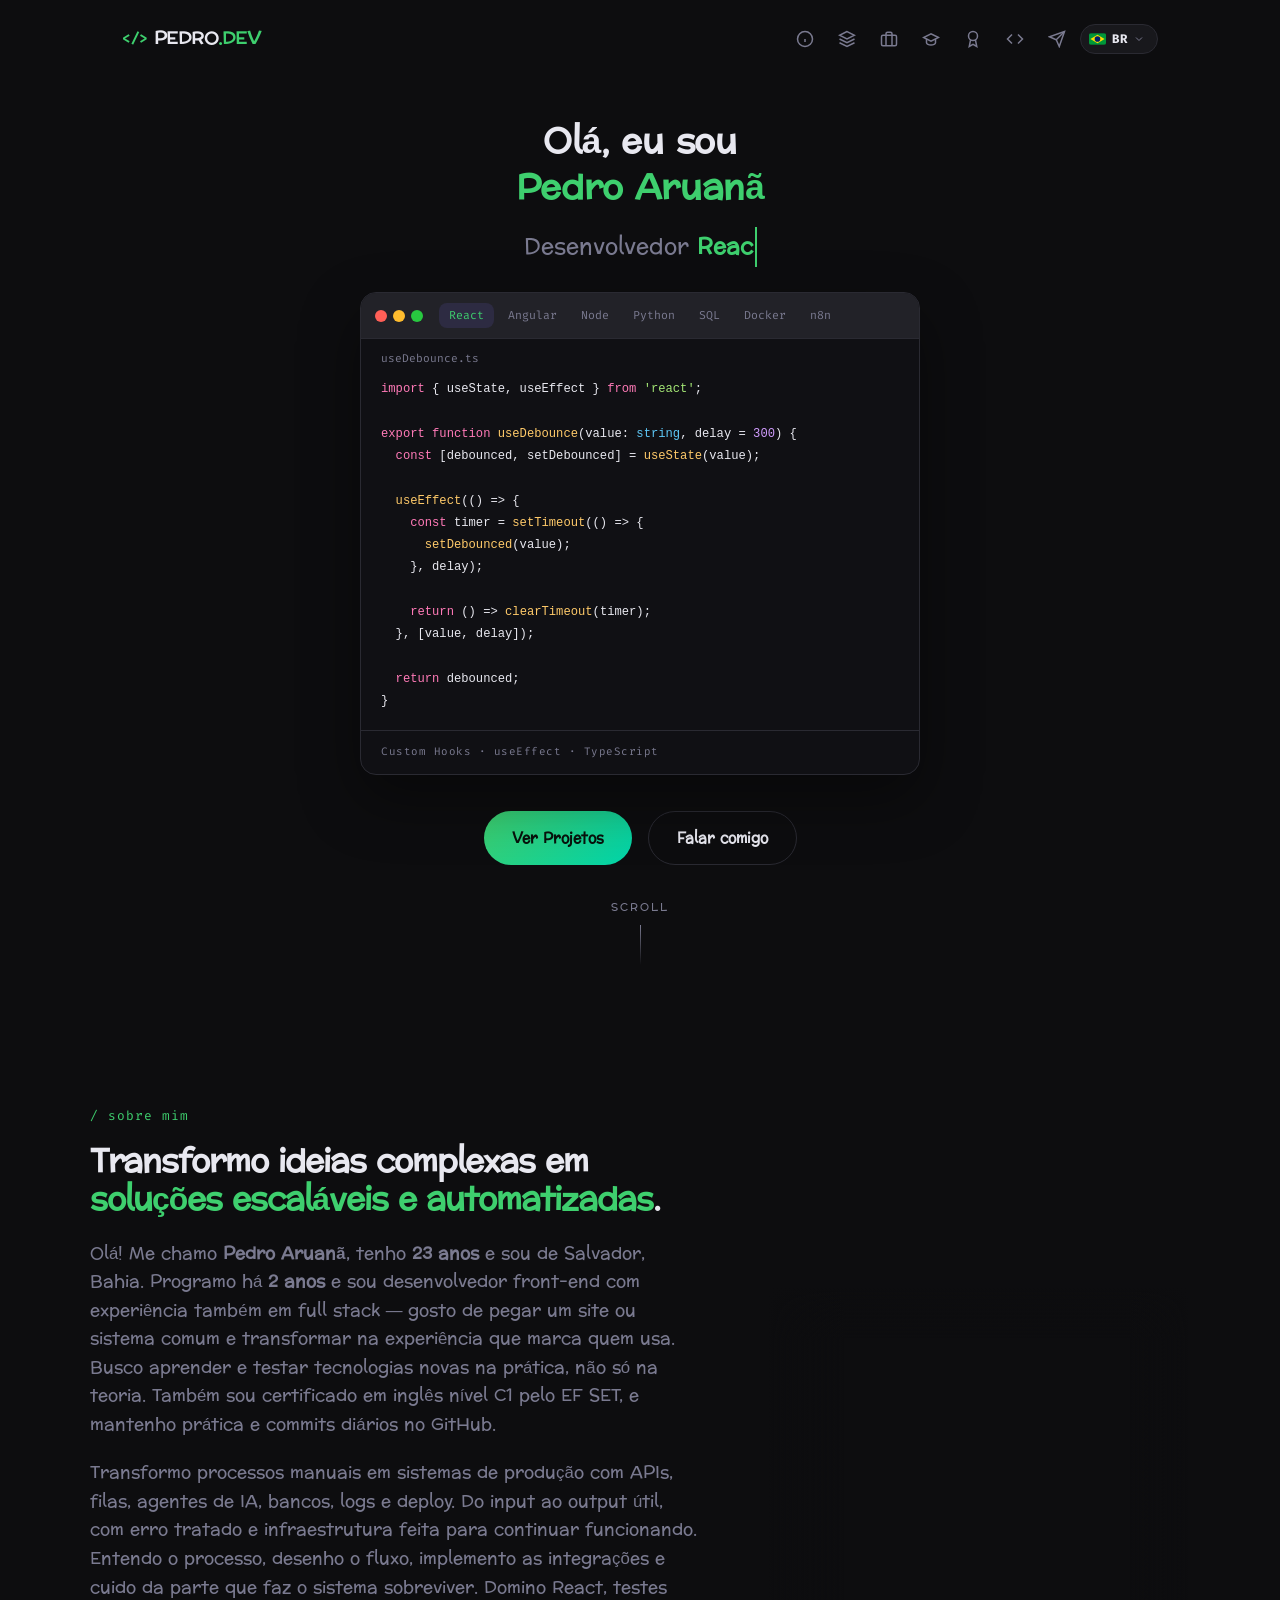
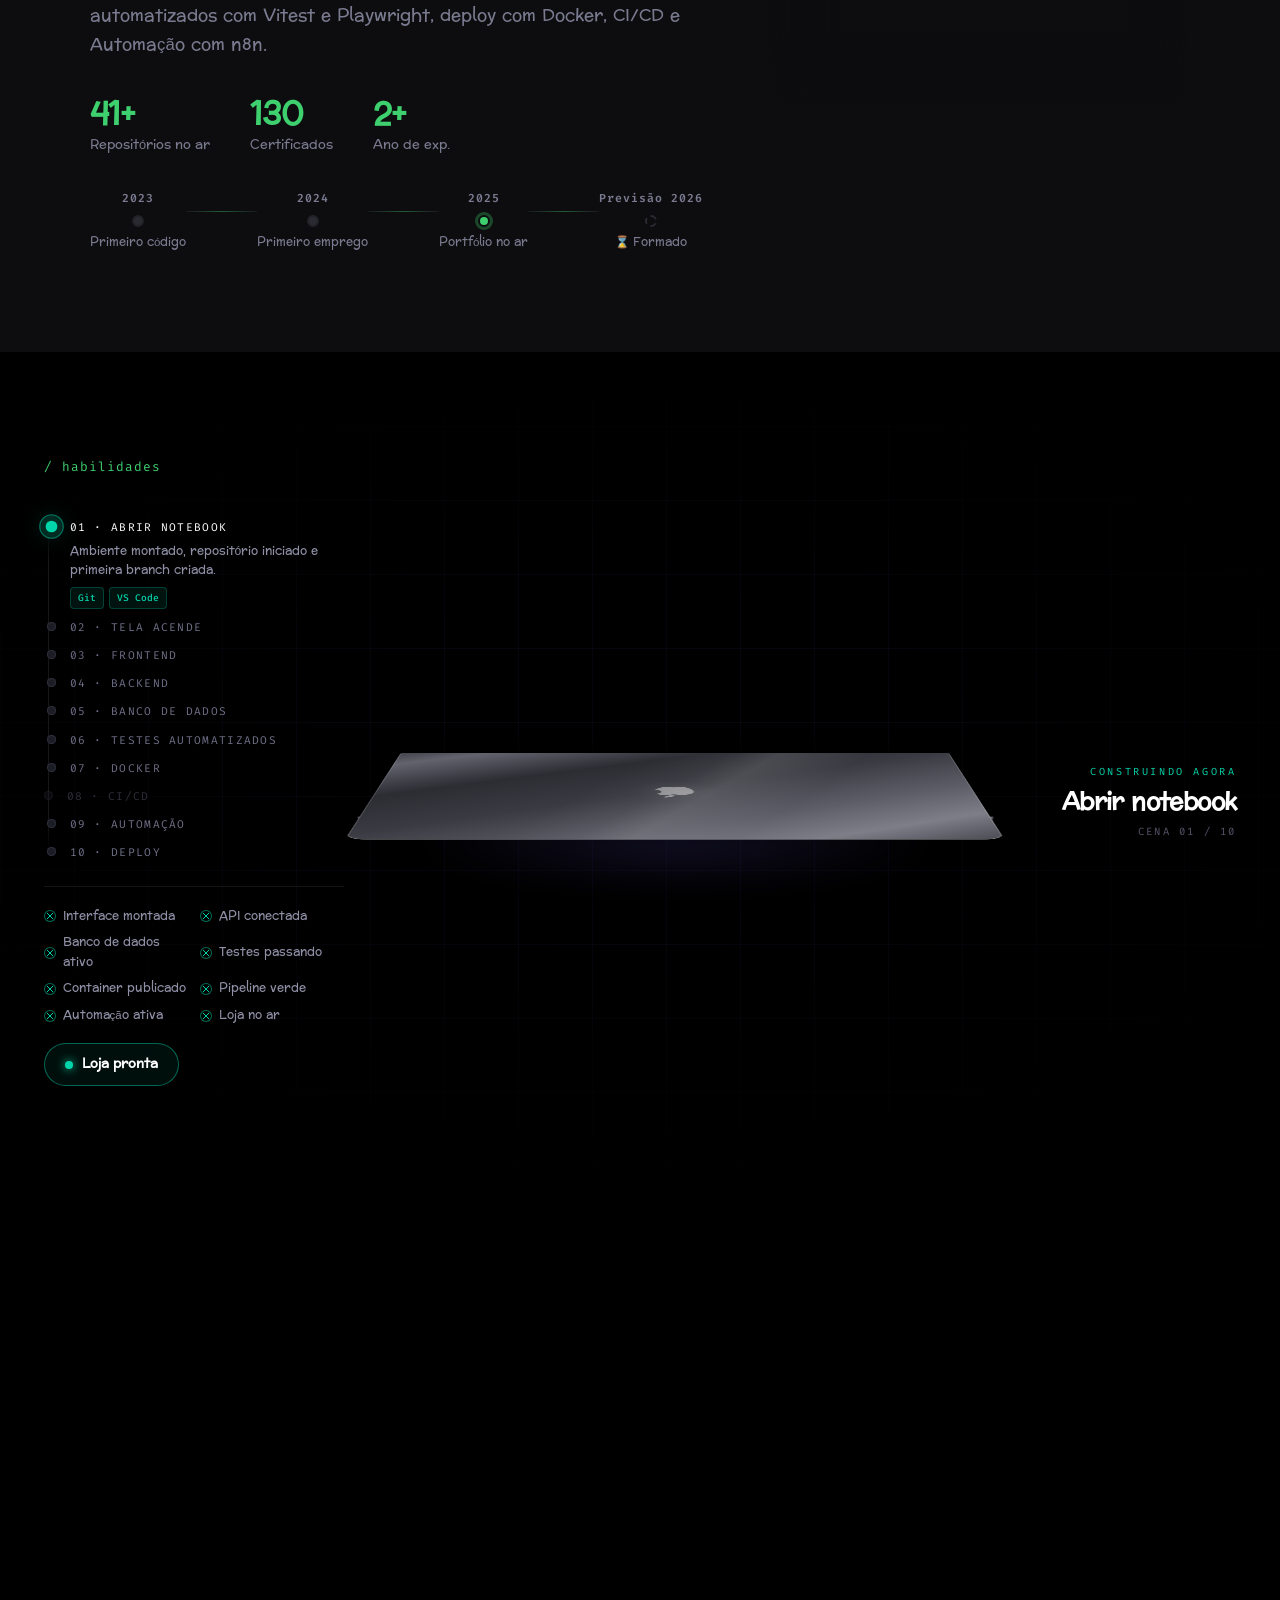
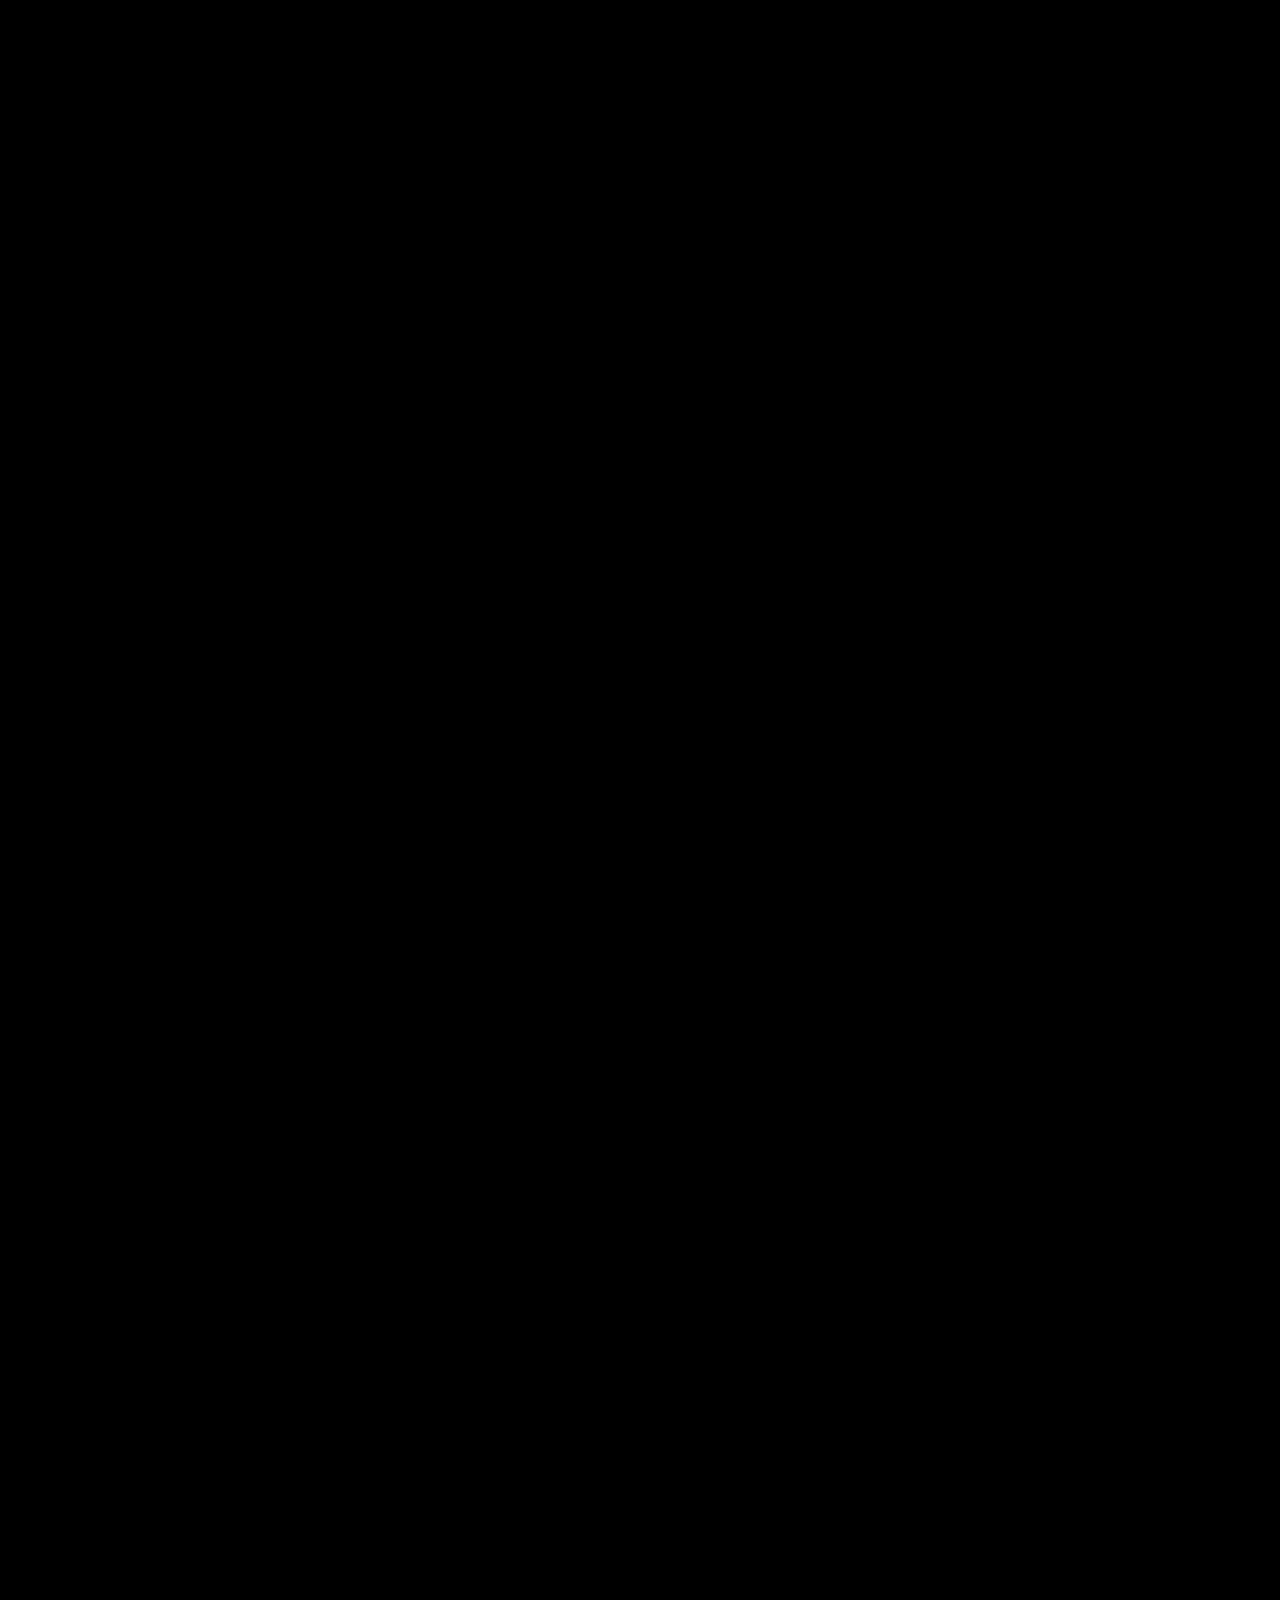
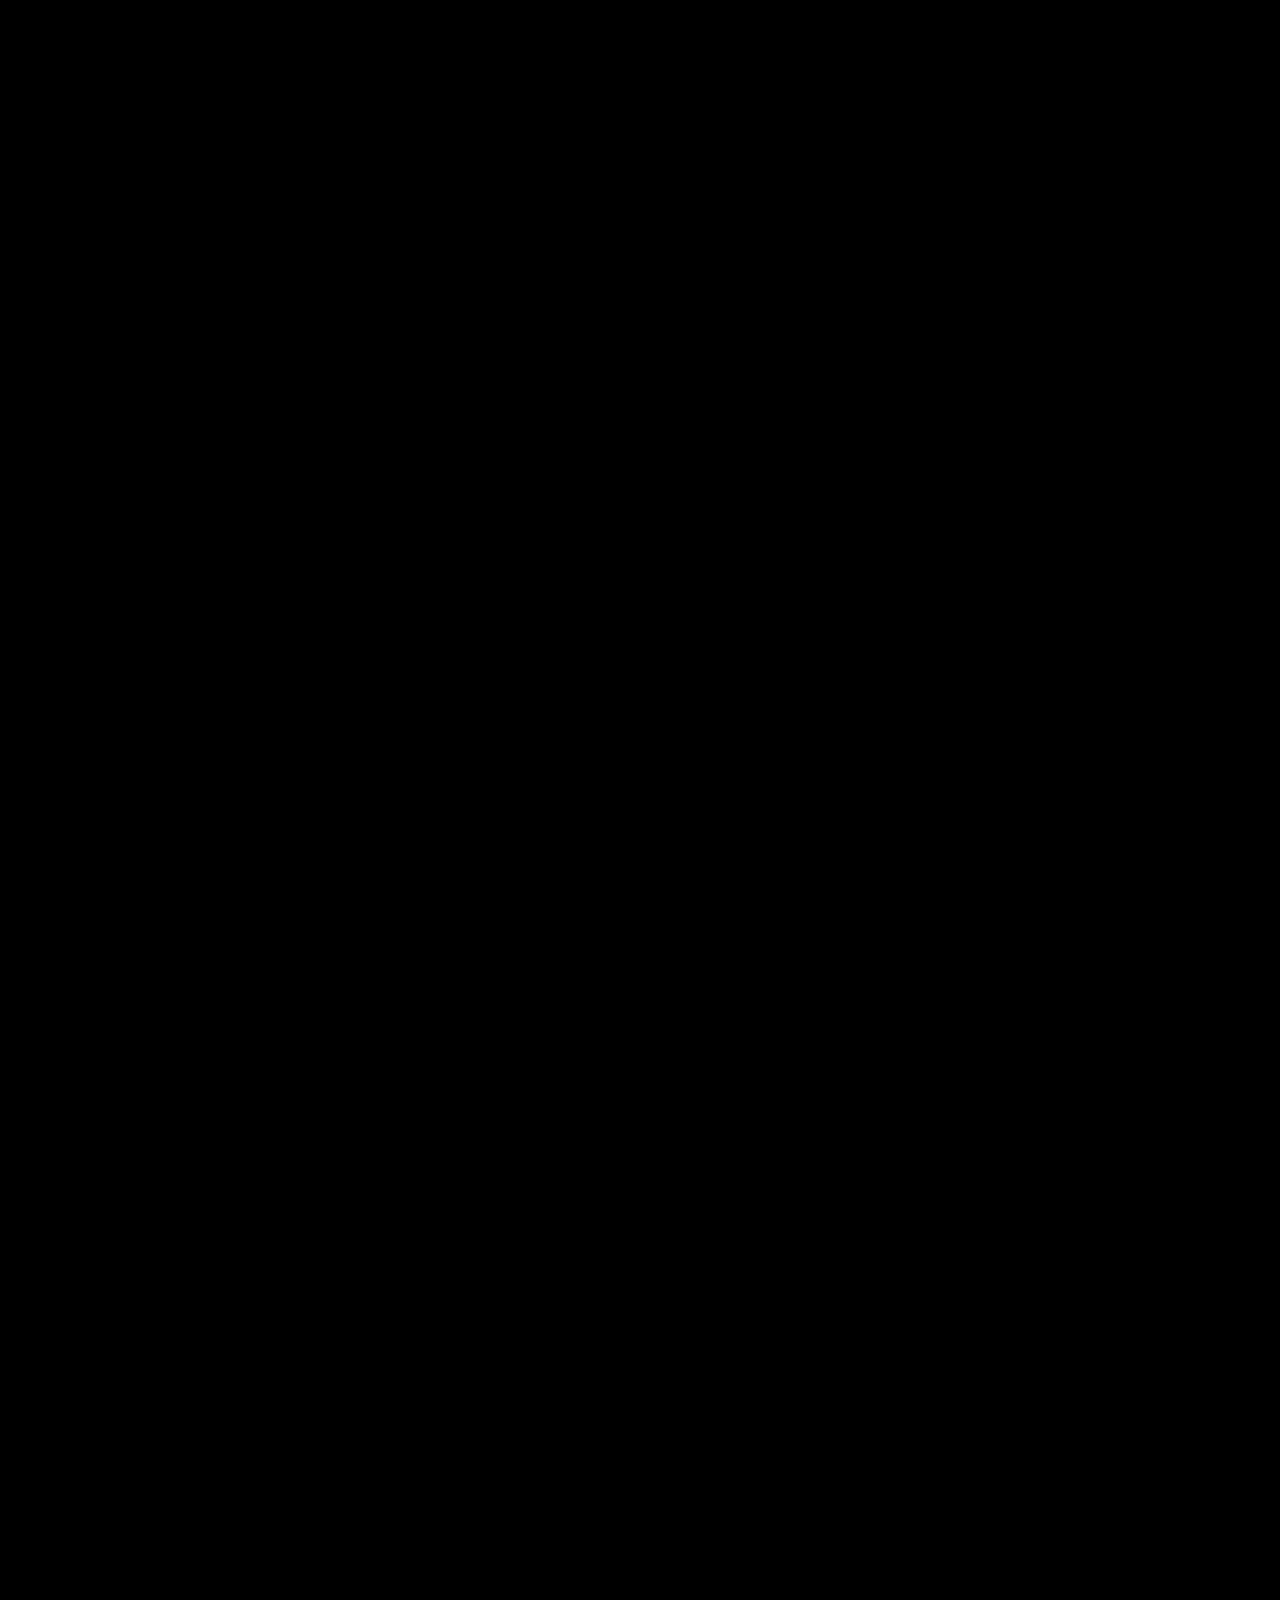
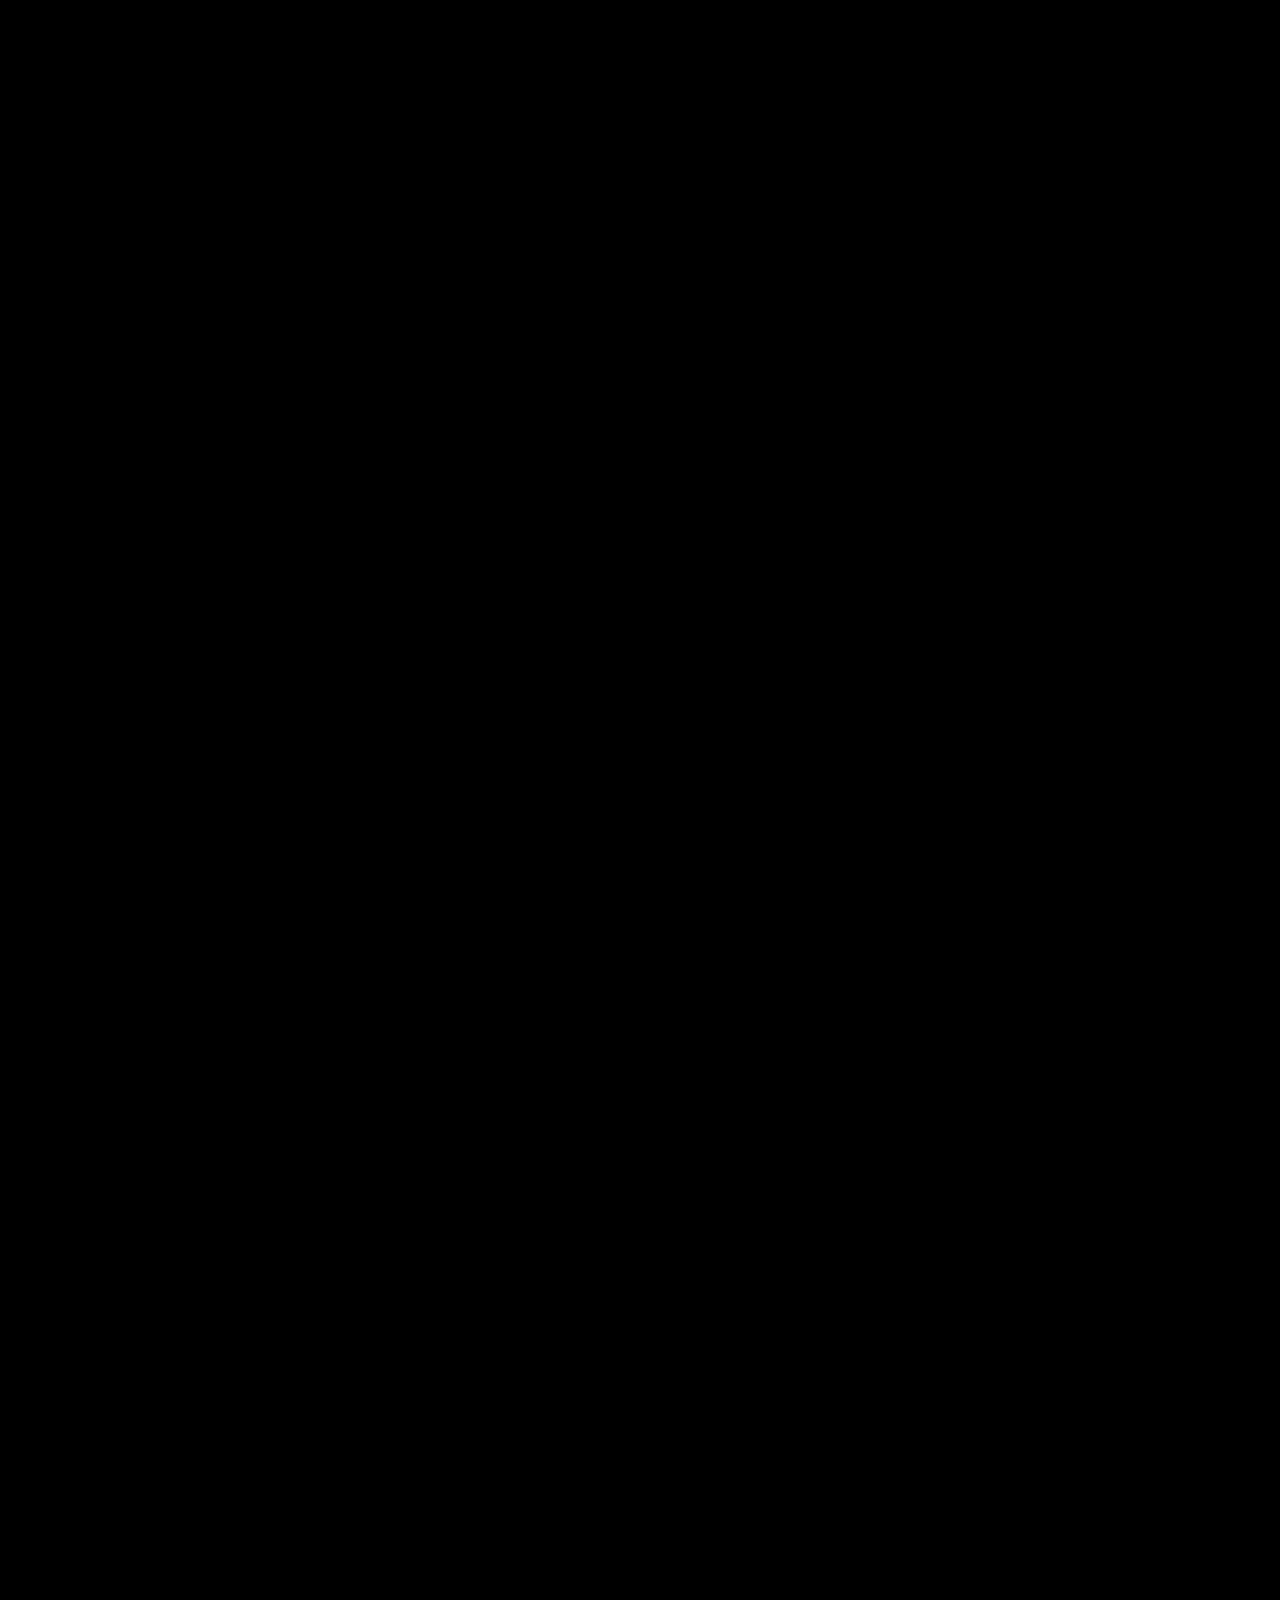
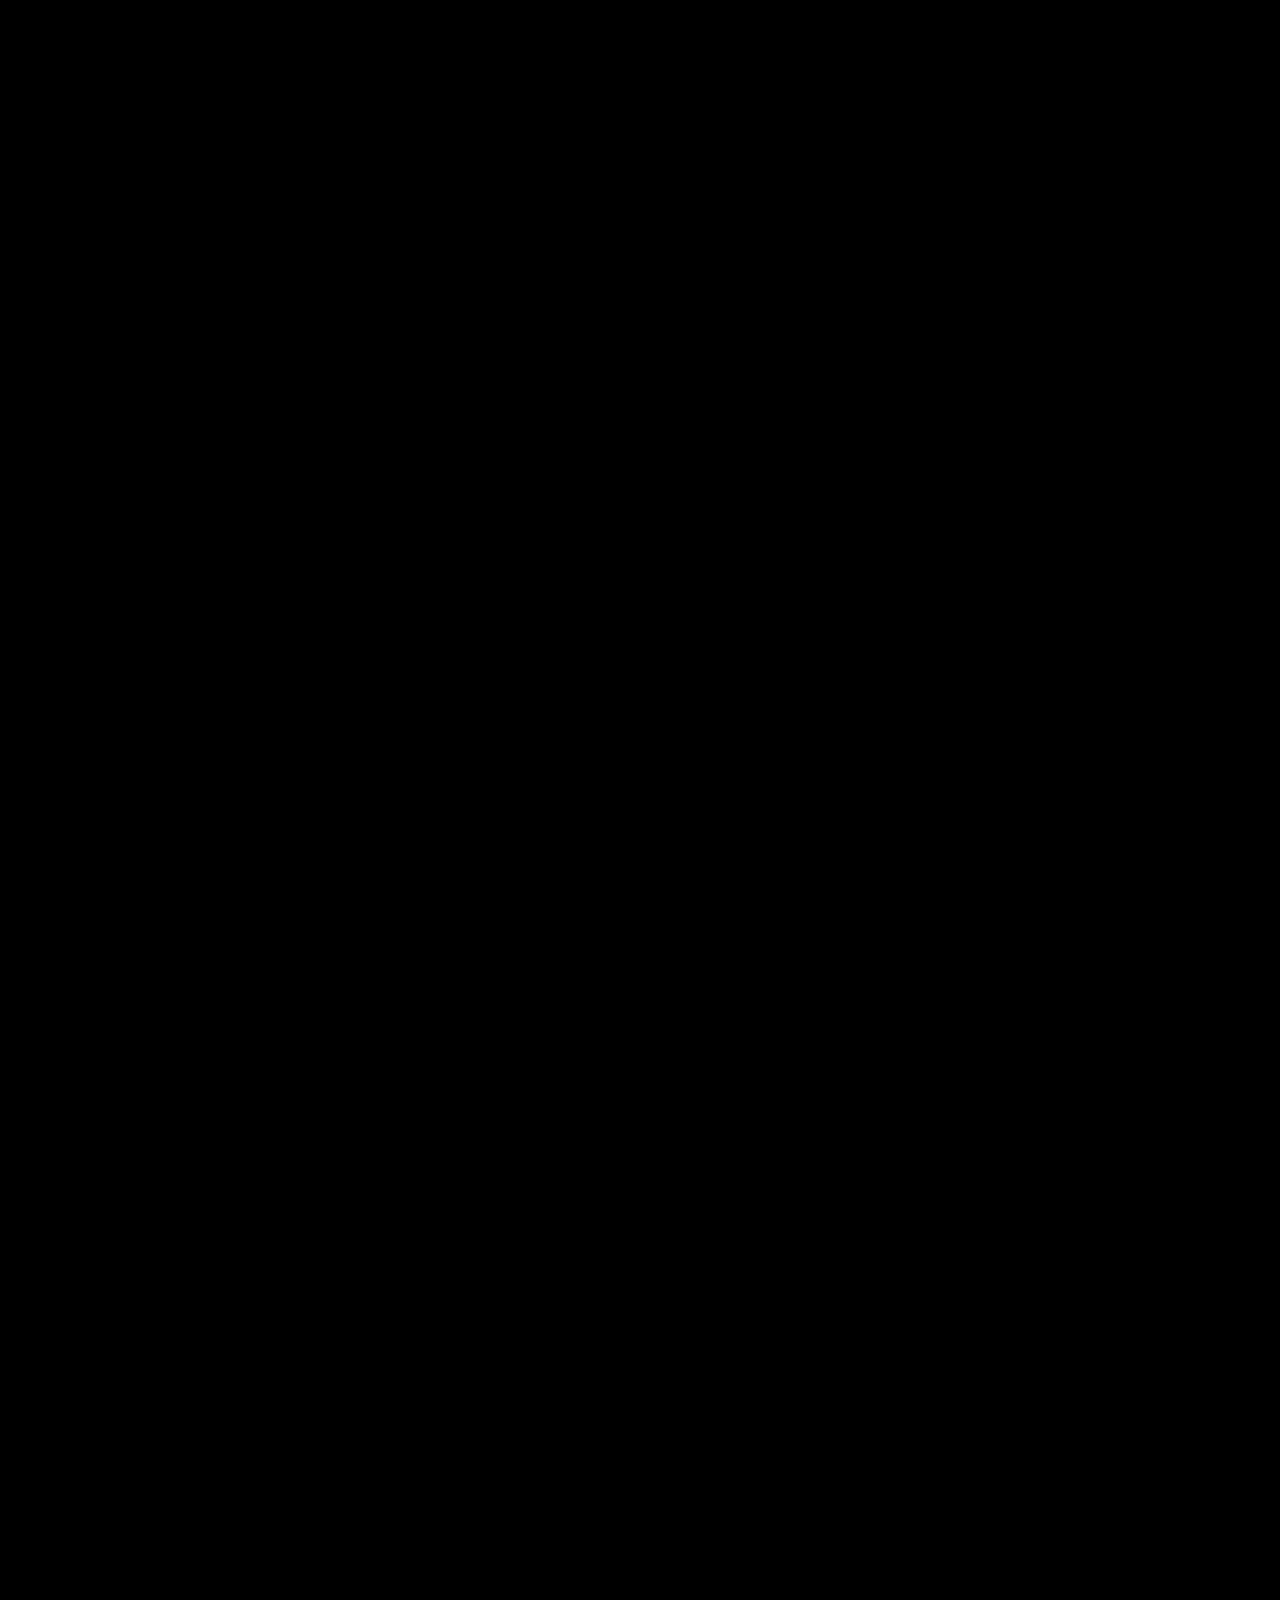
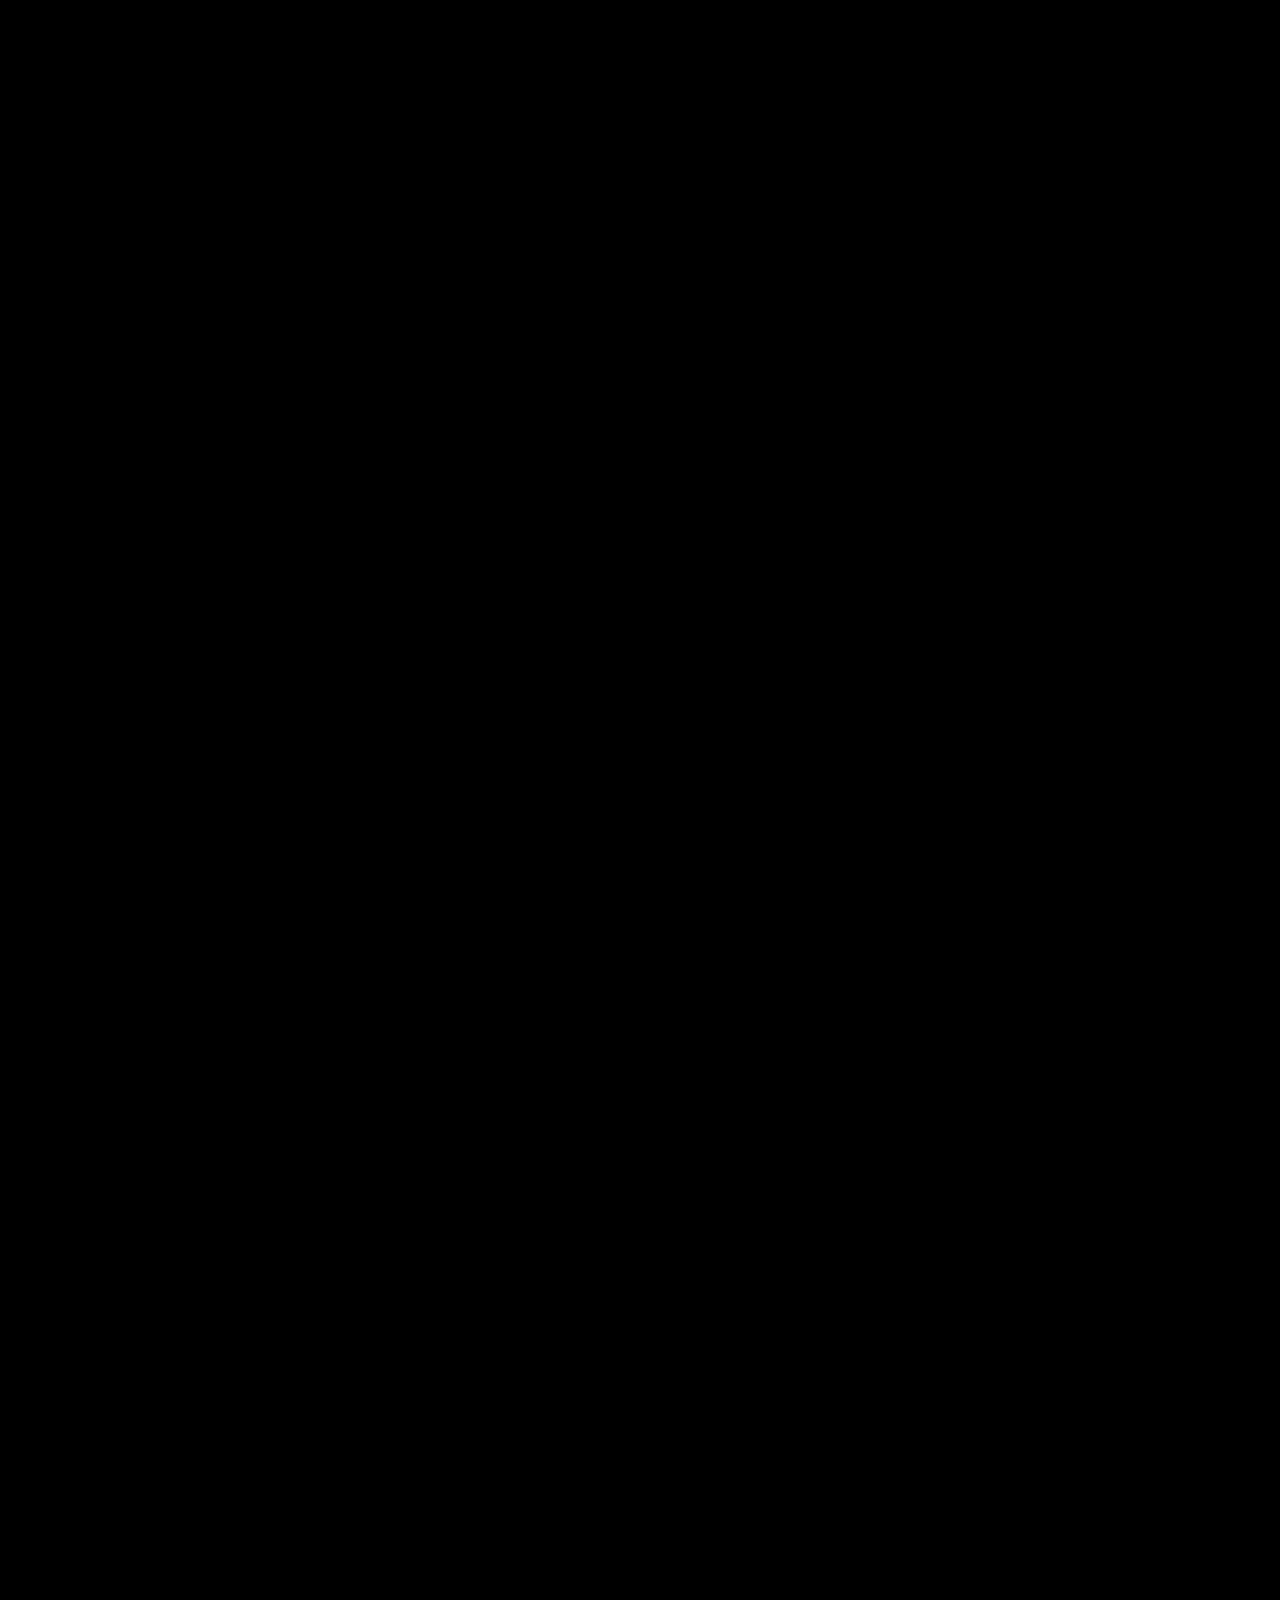
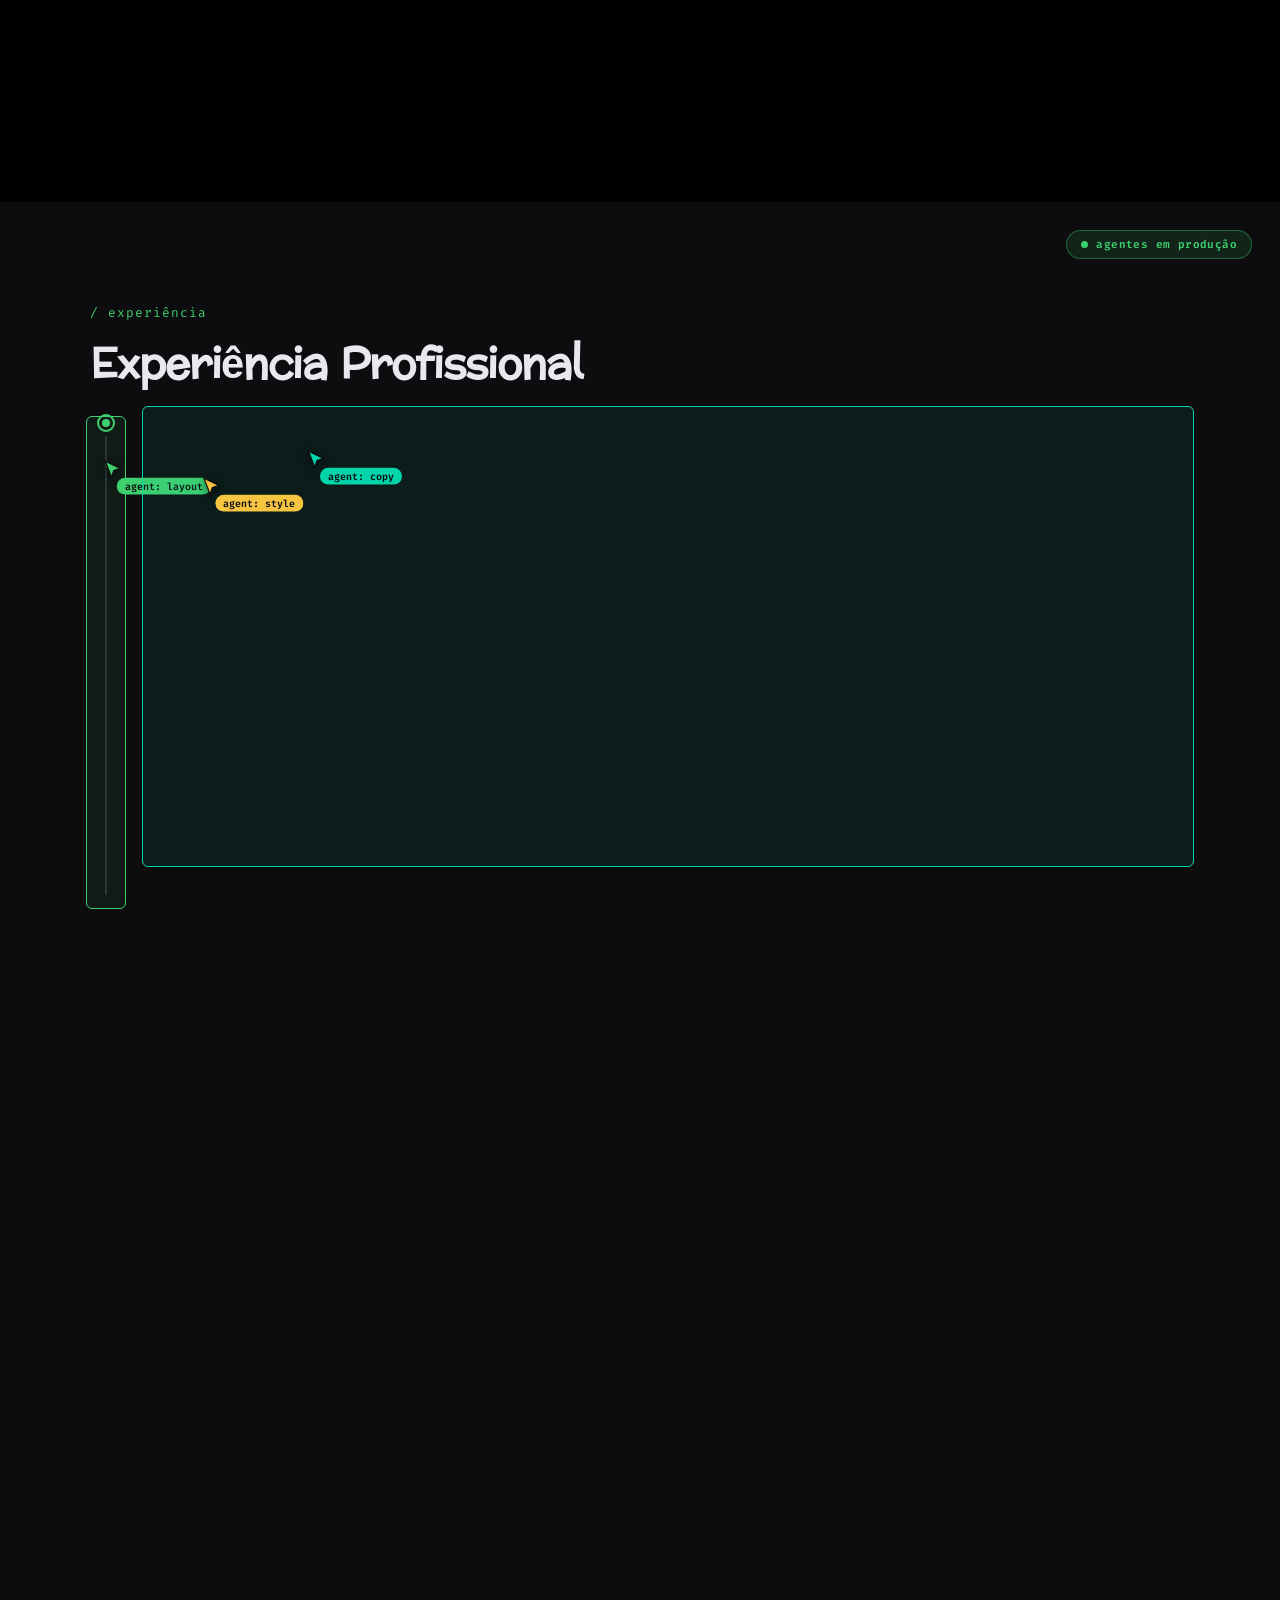
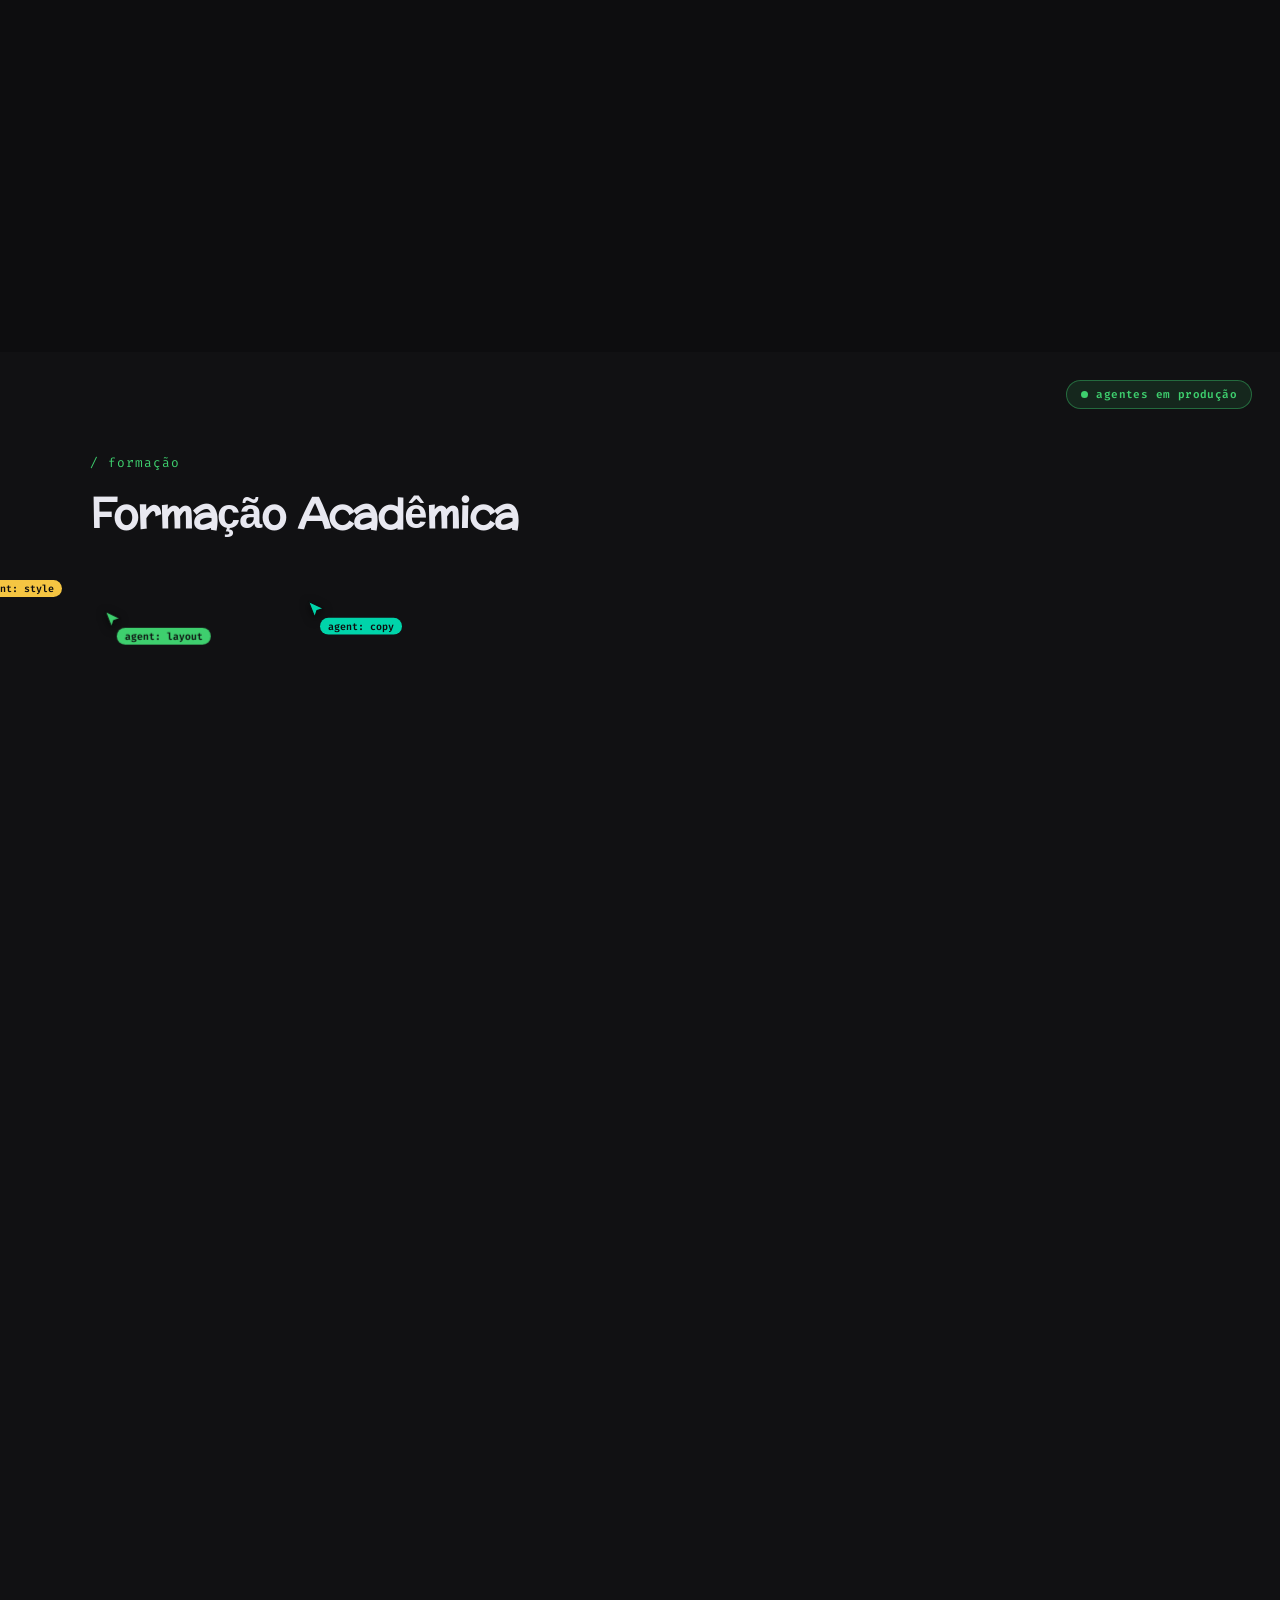
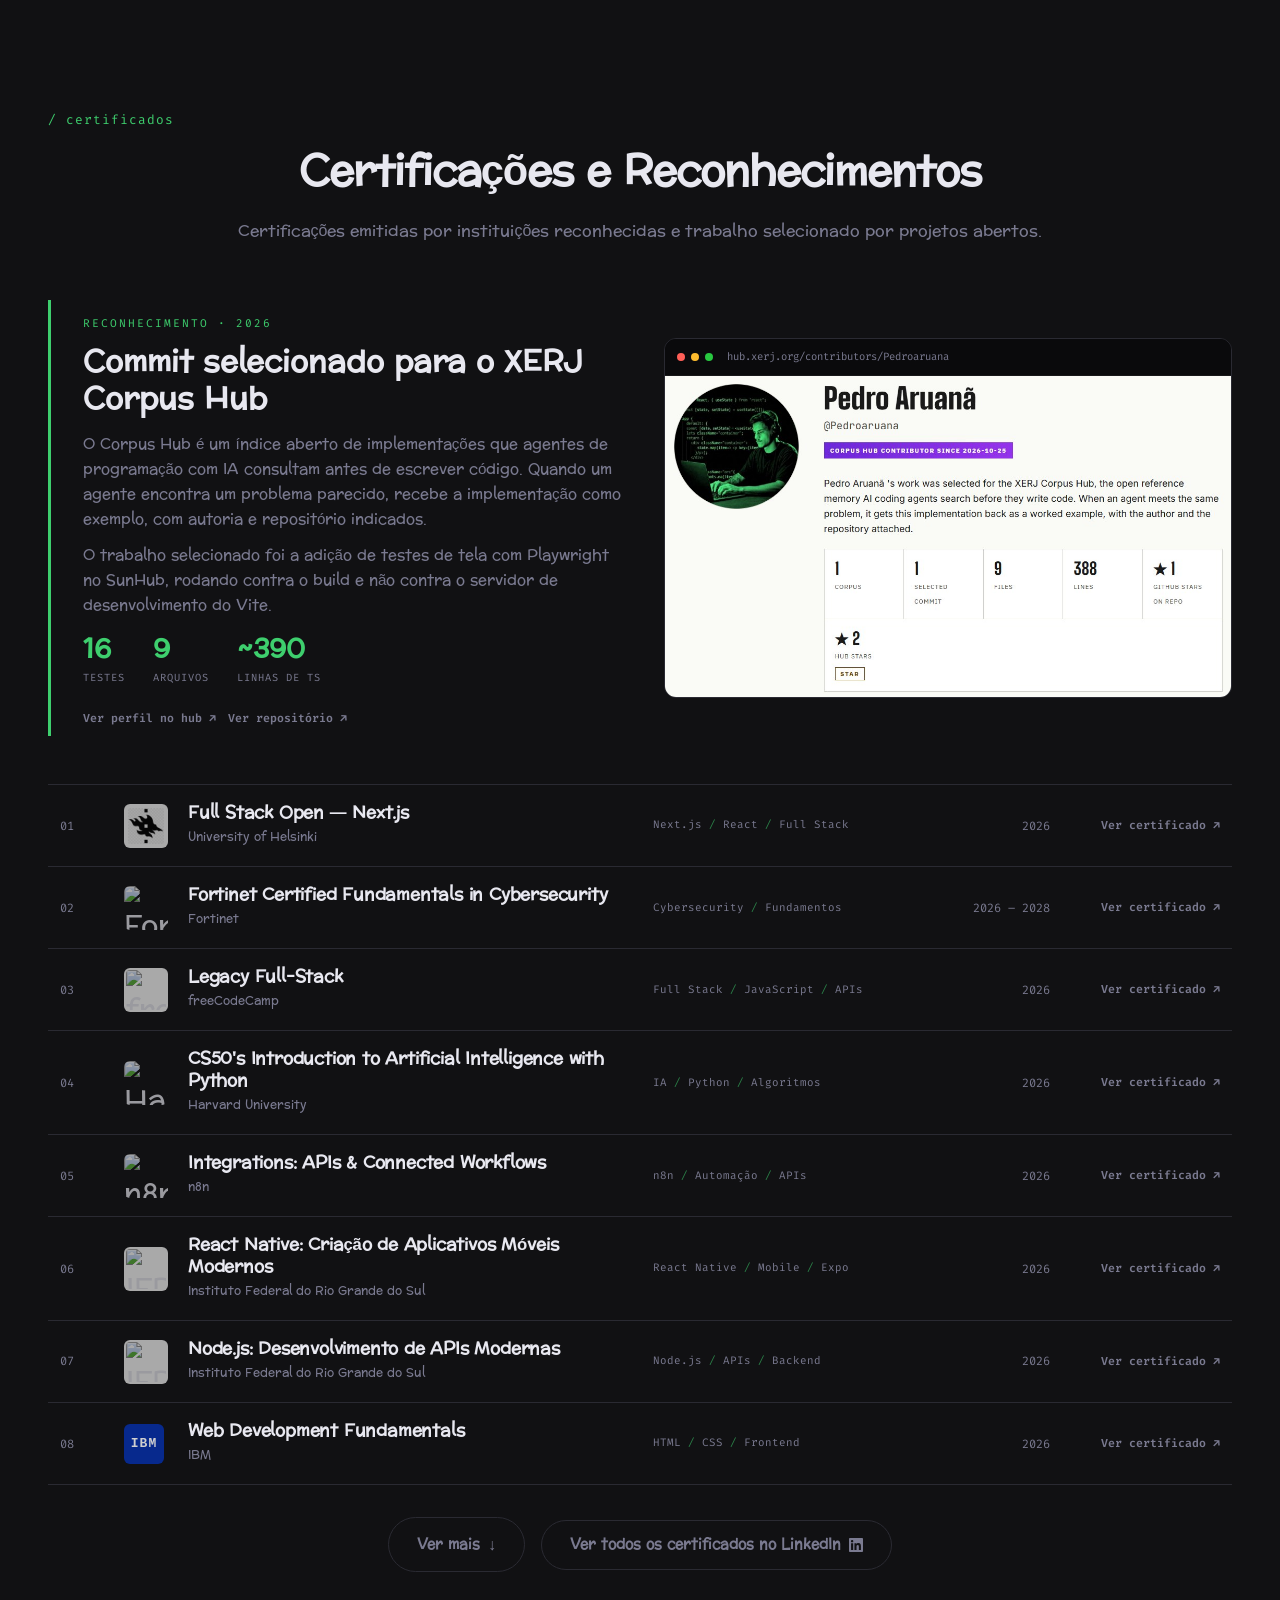
==== index.html @ 283f79a2 "repositorios 41+" ====
<!DOCTYPE html>
<html lang="pt-BR">
<head>
  <meta charset="UTF-8" />
  <meta name="viewport" content="width=device-width, initial-scale=1.0" />
  <title>Pedro Aruanã | Desenvolvedor Full Stack</title>
  <meta name="description" content="Pedro Aruanã, desenvolvedor full stack em Salvador, BA. React, Angular, Node.js, FastAPI e automação com n8n — projetos reais, código aberto e certificações." />
  <meta name="keywords" content="Pedro Aruanã, desenvolvedor full stack, desenvolvedor frontend, React, Angular, Node.js, portfólio, Salvador Bahia" />
  <meta name="author" content="Pedro Aruanã" />
  <link rel="canonical" href="https://portifiolio-pedro.vercel.app/" />

  <meta property="og:type" content="website" />
  <meta property="og:url" content="https://portifiolio-pedro.vercel.app/" />
  <meta property="og:title" content="Pedro Aruanã | Desenvolvedor Full Stack" />
  <meta property="og:description" content="Desenvolvedor full stack em Salvador, BA. React, Angular, Node.js, FastAPI e automação com n8n — projetos reais, código aberto e certificações." />
  <meta property="og:image" content="https://portifiolio-pedro.vercel.app/assets/og-image.png" />
  <meta property="og:locale" content="pt_BR" />

  <meta name="twitter:card" content="summary_large_image" />
  <meta name="twitter:title" content="Pedro Aruanã | Desenvolvedor Full Stack" />
  <meta name="twitter:description" content="Desenvolvedor full stack em Salvador, BA. React, Angular, Node.js, FastAPI e automação com n8n." />
  <meta name="twitter:image" content="https://portifiolio-pedro.vercel.app/assets/og-image.png" />

  <link rel="icon" type="image/svg+xml" href="favicon.svg" />
  <link rel="stylesheet" href="style.css" />
  <link rel="preconnect" href="https://fonts.googleapis.com" />
  <link rel="preconnect" href="https://fonts.gstatic.com" crossorigin />
  <link href="https://fonts.googleapis.com/css2?family=Preahvihear&family=Fira+Code:wght@400;500&display=swap" rel="stylesheet" />

  <script type="application/ld+json">
  {
    "@context": "https://schema.org",
    "@type": "Person",
    "name": "Pedro Aruanã",
    "url": "https://portifiolio-pedro.vercel.app/",
    "image": "https://portifiolio-pedro.vercel.app/assets/og-image.png",
    "jobTitle": "Desenvolvedor Full Stack",
    "address": {
      "@type": "PostalAddress",
      "addressLocality": "Salvador",
      "addressRegion": "BA",
      "addressCountry": "BR"
    },
    "sameAs": [
      "https://github.com/Pedroaruana",
      "https://www.linkedin.com/in/pedro-aruan%C3%A3/"
    ]
  }
  </script>
</head>
<body>

  <!-- INTRO -->
  <div class="intro" id="intro" aria-hidden="true"></div>

  <!-- NAV -->
  <nav class="nav" id="nav">
    <div class="nav-inner">
      <a href="#hero" class="nav-logo"><span class="nav-logo-icon">&lt;/&gt;</span><span class="nav-logo-text">PEDRO<span class="accent">.DEV</span></span></a>
      <ul class="nav-links nav-links--icons">
        <li>
          <a href="#sobre" class="nav-icon-link" aria-label="Sobre">
            <svg viewBox="0 0 24 24" fill="none" stroke="currentColor" stroke-width="2"><circle cx="12" cy="12" r="10"/><line x1="12" y1="16" x2="12" y2="12"/><line x1="12" y1="8" x2="12.01" y2="8"/></svg>
            <span class="nav-tooltip" data-i18n="nav.sobre">Sobre</span>
          </a>
        </li>
        <li>
          <a href="#skills" class="nav-icon-link" aria-label="Skills">
            <svg viewBox="0 0 24 24" fill="none" stroke="currentColor" stroke-width="2"><polygon points="12 2 2 7 12 12 22 7 12 2"/><polyline points="2 17 12 22 22 17"/><polyline points="2 12 12 17 22 12"/></svg>
            <span class="nav-tooltip">Skills</span>
          </a>
        </li>
        <li>
          <a href="#experiencia" class="nav-icon-link" aria-label="Experiência">
            <svg viewBox="0 0 24 24" fill="none" stroke="currentColor" stroke-width="2"><rect x="2" y="7" width="20" height="14" rx="2"/><path d="M16 21V5a2 2 0 0 0-2-2h-4a2 2 0 0 0-2 2v16"/></svg>
            <span class="nav-tooltip" data-i18n="nav.experiencia">Experiência</span>
          </a>
        </li>
        <li>
          <a href="#formacao" class="nav-icon-link" aria-label="Formação">
            <svg viewBox="0 0 24 24" fill="none" stroke="currentColor" stroke-width="2"><path d="M22 10L12 5 2 10l10 5 10-5z"/><path d="M6 12v5c0 1.5 3 3 6 3s6-1.5 6-3v-5"/></svg>
            <span class="nav-tooltip" data-i18n="nav.formacao">Formação</span>
          </a>
        </li>
        <li>
          <a href="#certificados" class="nav-icon-link" aria-label="Certificados">
            <svg viewBox="0 0 24 24" fill="none" stroke="currentColor" stroke-width="2"><circle cx="12" cy="8" r="6"/><path d="M8.7 13.6L7 22l5-3 5 3-1.7-8.4"/></svg>
            <span class="nav-tooltip" data-i18n="nav.certificados">Certificados</span>
          </a>
        </li>
        <li>
          <a href="#projetos" class="nav-icon-link" aria-label="Projetos">
            <svg viewBox="0 0 24 24" fill="none" stroke="currentColor" stroke-width="2"><polyline points="16 18 22 12 16 6"/><polyline points="8 6 2 12 8 18"/></svg>
            <span class="nav-tooltip" data-i18n="nav.projetos">Projetos</span>
          </a>
        </li>
        <li>
          <a href="#contato" class="nav-icon-link" aria-label="Contato">
            <svg viewBox="0 0 24 24" fill="none" stroke="currentColor" stroke-width="2"><line x1="22" y1="2" x2="11" y2="13"/><polygon points="22 2 15 22 11 13 2 9 22 2"/></svg>
            <span class="nav-tooltip" data-i18n="nav.contato">Contato</span>
          </a>
        </li>
        <li><button class="lang-toggle-btn" id="langToggle" aria-label="Switch language"><span class="lang-flag" aria-hidden="true"></span><span class="lang-code">BR</span><svg class="lang-chevron" viewBox="0 0 24 24" fill="none" stroke="currentColor" stroke-width="2" width="12" height="12"><polyline points="6 9 12 15 18 9"/></svg></button></li>
      </ul>
      <button class="menu-toggle" id="menuToggle" aria-label="Menu">
        <span></span><span></span><span></span>
      </button>
    </div>
    <ul class="nav-mobile" id="navMobile">
      <li><a href="#sobre" data-i18n="nav.sobre">Sobre</a></li>
      <li><a href="#skills">Skills</a></li>
      <li><a href="#experiencia" data-i18n="nav.experiencia">Experiência</a></li>
      <li><a href="#formacao" data-i18n="nav.formacao">Formação</a></li>
      <li><a href="#certificados" data-i18n="nav.certificados">Certificados</a></li>
      <li><a href="#projetos" data-i18n="nav.projetos">Projetos</a></li>
      <li><a href="#contato" data-i18n="nav.contato">Contato</a></li>
      <li><button class="lang-toggle-btn" id="langToggleMobile" aria-label="Switch language"><span class="lang-flag" aria-hidden="true"></span><span class="lang-code">BR</span><svg class="lang-chevron" viewBox="0 0 24 24" fill="none" stroke="currentColor" stroke-width="2" width="12" height="12"><polyline points="6 9 12 15 18 9"/></svg></button></li>
    </ul>
  </nav>

  <!-- HERO -->
  <section class="hero" id="hero">
    <div class="hero-bg">
      <canvas id="matrixCanvas"></canvas>
      <div class="hero-overlay"></div>
    </div>
    <div class="hero-content">
      <h1 class="hero-title">
        <span data-i18n="hero.greeting">Olá, eu sou</span><br />
        <span class="hero-name">Pedro Aruanã</span>
      </h1>
      <p class="hero-subtitle">
        <span data-i18n="hero.role-prefix">Desenvolvedor</span> <span class="typed-text" id="typedText"></span>
      </p>
      <div class="code-tabs">
        <div class="code-tabs-bar">
          <span class="dot red"></span>
          <span class="dot yellow"></span>
          <span class="dot green"></span>
          <div class="code-tab-list" id="codeTabList">
            <button class="code-tab active" data-tab="react">React</button>
            <button class="code-tab" data-tab="angular">Angular</button>
            <button class="code-tab" data-tab="node">Node</button>
            <button class="code-tab" data-tab="python">Python</button>
            <button class="code-tab" data-tab="sql">SQL</button>
            <button class="code-tab" data-tab="docker">Docker</button>
            <button class="code-tab" data-tab="n8n">n8n</button>
          </div>
        </div>
        <div class="code-tabs-filename" id="codeTabFilename">CartContext.tsx</div>
        <pre class="code-tab-body"><code id="codeTabContent"></code></pre>
        <div class="code-tabs-meta" id="codeTabMeta">Context API · useReducer · TypeScript</div>
      </div>

      <div class="hero-cta">
        <a href="#projetos" class="btn btn-primary" data-i18n="hero.cta-projects">Ver Projetos</a>
        <a href="#contato" class="btn btn-ghost" data-i18n="hero.cta-contact">Falar comigo</a>
      </div>
    </div>
    <div class="hero-scroll">
      <span data-i18n="hero.scroll">Scroll</span>
      <div class="scroll-line"></div>
    </div>
  </section>

  <!-- SOBRE -->
  <section class="section" id="sobre">
    <div class="container">
      <div class="section-label" data-i18n="about.label">/ sobre mim</div>
      <div class="about-grid">
        <div class="about-text">
          <h2 class="section-title about-title" data-i18n-html="about.title">Transformo ideias complexas em<br> <span class="accent">soluções escaláveis e automatizadas</span>.</h2>
          <p data-i18n-html="about.p1">
            Olá! Me chamo <strong>Pedro Aruanã</strong>, tenho <strong>23 anos</strong> e sou de Salvador, Bahia.
            Programo há <strong>2 anos</strong> e sou desenvolvedor front-end com experiência também em full stack — gosto de pegar
            um site ou sistema comum e transformar na experiência que marca quem usa. Busco aprender e testar
            tecnologias novas na prática, não só na teoria. Também sou certificado em inglês nível C1 pelo EF SET,
            e mantenho prática e commits diários no GitHub.
          </p>
          <p data-i18n="about.p2">
            Transformo processos manuais em sistemas de produção com APIs, filas, agentes de IA, bancos, logs e deploy.
            Do input ao output útil, com erro tratado e infraestrutura feita para continuar funcionando.
            Entendo o processo, desenho o fluxo, implemento as integrações e cuido da parte que faz o sistema sobreviver.
            Domino React, testes automatizados com Vitest e Playwright, deploy com Docker, CI/CD e Automação com n8n.
          </p>
          <div class="about-stats" id="aboutStats">
            <div class="stat">
              <span class="stat-num" data-count-to="41" data-suffix="+">0+</span>
              <span class="stat-label" data-i18n="about.stat1">Repositórios no ar</span>
            </div>
            <div class="stat">
              <span class="stat-num" data-count-to="130" data-suffix="">0</span>
              <span class="stat-label" data-i18n="about.stat2">Certificados</span>
            </div>
<div class="stat">
              <span class="stat-num" data-count-to="2" data-suffix="+">0+</span>
              <span class="stat-label" data-i18n="about.stat3">Ano de exp.</span>
            </div>
          </div>

          <div class="about-journey">
            <div class="journey-item">
              <span class="journey-year">2023</span>
              <span class="journey-dot"></span>
              <span class="journey-desc" data-i18n="about.journey1">Primeiro código</span>
            </div>
            <div class="journey-line"></div>
            <div class="journey-item">
              <span class="journey-year">2024</span>
              <span class="journey-dot"></span>
              <span class="journey-desc" data-i18n="about.journey2">Primeiro emprego</span>
            </div>
            <div class="journey-line"></div>
            <div class="journey-item">
              <span class="journey-year">2025</span>
              <span class="journey-dot active"></span>
              <span class="journey-desc" data-i18n="about.journey3">Portfólio no ar</span>
            </div>
            <div class="journey-line"></div>
            <div class="journey-item">
              <span class="journey-year" data-i18n="about.journey4-year">Previsão 2026</span>
              <span class="journey-dot future"></span>
              <span class="journey-desc" data-i18n-html="about.journey4"><span class="hourglass">⏳</span> Formado</span>
            </div>
          </div>
        </div>
        <div class="about-card">
          <div class="about-card-inner">
            <div class="portrait-fx" id="portraitFx">
              <canvas id="portraitCanvas"></canvas>
              <video id="portraitSrc" src="assets/portrait.mp4" muted loop playsinline preload="auto" aria-label="Pedro Aruanã programando"></video>
            </div>
          </div>
        </div>
      </div>

    </div>
  </section>

  <!-- SKILLS -->
  <section class="section section-alt" id="skills">
    <div class="dev-story" id="devStory">
      <div class="ds-gridbg"></div>
      <div class="ds-glow"></div>

      <div class="ds-inner">

        <div class="ds-label section-label" data-i18n="skills.label">/ habilidades</div>

        <aside class="ds-steps" id="dsSteps">
          <ol class="ds-list" id="dsList">
            <li data-step="0">
              <i class="ds-bullet"></i>
              <div class="ds-txt">
                <span class="ds-title" data-i18n="skills.step1-title">01 · Abrir notebook</span>
                <span class="ds-desc" data-i18n="skills.step1-desc">Ambiente montado, repositório iniciado e primeira branch criada.</span>
                <span class="ds-tags"><b>Git</b><b>VS Code</b></span>
              </div>
            </li>
            <li data-step="1">
              <i class="ds-bullet"></i>
              <div class="ds-txt">
                <span class="ds-title" data-i18n="skills.step2-title">02 · Tela acende</span>
                <span class="ds-desc" data-i18n="skills.step2-desc">Servidor de desenvolvimento no ar com hot reload.</span>
                <span class="ds-tags"><b>Vite</b><b>Node.js</b></span>
              </div>
            </li>
            <li data-step="2">
              <i class="ds-bullet"></i>
              <div class="ds-txt">
                <span class="ds-title" data-i18n="skills.step3-title">03 · Frontend</span>
                <span class="ds-desc" data-i18n="skills.step3-desc">Componentes, rotas e layout responsivo da loja.</span>
                <span class="ds-tags"><b>React</b><b>Next.js</b><b>TypeScript</b><b>Tailwind</b></span>
              </div>
            </li>
            <li data-step="3">
              <i class="ds-bullet"></i>
              <div class="ds-txt">
                <span class="ds-title" data-i18n="skills.step4-title">04 · Backend</span>
                <span class="ds-desc" data-i18n="skills.step4-desc">API REST com autenticação e regras de negócio.</span>
                <span class="ds-tags"><b>Node.js</b><b>Fastify</b><b>JWT</b></span>
              </div>
            </li>
            <li data-step="4">
              <i class="ds-bullet"></i>
              <div class="ds-txt">
                <span class="ds-title" data-i18n="skills.step5-title">05 · Banco de dados</span>
                <span class="ds-desc" data-i18n="skills.step5-desc">Modelagem, migrations e queries otimizadas.</span>
                <span class="ds-tags"><b>PostgreSQL</b><b>Prisma</b><b>Neon</b></span>
              </div>
            </li>
            <li data-step="5">
              <i class="ds-bullet"></i>
              <div class="ds-txt">
                <span class="ds-title" data-i18n="skills.step6-title">06 · Testes automatizados</span>
                <span class="ds-desc" data-i18n="skills.step6-desc">Unitários e end-to-end rodando a cada commit.</span>
                <span class="ds-tags"><b>Vitest</b><b>Playwright</b></span>
              </div>
            </li>
            <li data-step="6">
              <i class="ds-bullet"></i>
              <div class="ds-txt">
                <span class="ds-title" data-i18n="skills.step7-title">07 · Docker</span>
                <span class="ds-desc" data-i18n="skills.step7-desc">Mesmo ambiente em qualquer máquina, sem surpresa.</span>
                <span class="ds-tags"><b>Docker</b><b>Compose</b></span>
              </div>
            </li>
            <li data-step="7">
              <i class="ds-bullet"></i>
              <div class="ds-txt">
                <span class="ds-title" data-i18n="skills.step8-title">08 · CI/CD</span>
                <span class="ds-desc" data-i18n="skills.step8-desc">Build, teste e publicação sem nenhum passo manual.</span>
                <span class="ds-tags"><b>GitHub Actions</b></span>
              </div>
            </li>
            <li data-step="8">
              <i class="ds-bullet"></i>
              <div class="ds-txt">
                <span class="ds-title" data-i18n="skills.step9-title">09 · Automação</span>
                <span class="ds-desc" data-i18n="skills.step9-desc">Fluxos de pedido e notificação rodando sozinhos.</span>
                <span class="ds-tags"><b>n8n</b><b>Webhooks</b></span>
              </div>
            </li>
            <li data-step="9">
              <i class="ds-bullet"></i>
              <div class="ds-txt">
                <span class="ds-title" data-i18n="skills.step10-title">10 · Deploy</span>
                <span class="ds-desc" data-i18n="skills.step10-desc">Loja no ar, versionada e monitorada em produção.</span>
                <span class="ds-tags"><b>Vercel</b><b>Docker</b></span>
              </div>
            </li>
          </ol>

          <div class="ds-final" id="dsFinal">
            <ul class="ds-check">
              <li data-i18n="skills.check1">Interface montada</li>
              <li data-i18n="skills.check2">API conectada</li>
              <li data-i18n="skills.check3">Banco de dados ativo</li>
              <li data-i18n="skills.check4">Testes passando</li>
              <li data-i18n="skills.check5">Container publicado</li>
              <li data-i18n="skills.check6">Pipeline verde</li>
              <li data-i18n="skills.check7">Automação ativa</li>
              <li data-i18n="skills.check8">Loja no ar</li>
            </ul>
            <span class="ds-ready"><i class="ds-ready-dot"></i><span data-i18n="skills.ready">Loja pronta</span></span>
          </div>
        </aside>

        <div class="ds-stage">
          <div class="ds-devices">

            <div class="macbook" id="macbook">
              <div class="mb-lid" id="mbLid">
                <div class="mb-cover">
                  <span class="mb-apple">
                    <svg viewBox="0 0 24 24" fill="currentColor"><path d="M17.05 12.53c-.02-2.2 1.8-3.26 1.88-3.31-1.02-1.5-2.62-1.7-3.19-1.72-1.36-.14-2.65.8-3.34.8-.69 0-1.75-.78-2.87-.76-1.48.02-2.84.86-3.6 2.18-1.53 2.66-.39 6.6 1.1 8.76.73 1.06 1.6 2.25 2.74 2.2 1.1-.04 1.51-.71 2.84-.71 1.32 0 1.7.71 2.86.69 1.18-.02 1.93-1.07 2.65-2.14.83-1.22 1.18-2.41 1.2-2.47-.03-.01-2.29-.88-2.31-3.49zM14.9 5.9c.6-.74 1.01-1.76.9-2.78-.87.04-1.93.58-2.56 1.31-.56.65-1.06 1.7-.93 2.7.97.08 1.97-.49 2.59-1.23z"/></svg>
                  </span>
                  <span class="mb-cover-sheen"></span>
                </div>
                <div class="mb-panel">
                  <div class="mb-bezel">
                    <div class="mb-notch"><span class="mb-cam"></span></div>
                    <div class="mb-display">
                      <div class="mb-boot" id="mbBoot"></div>
                      <div class="store" id="store">

                        <header class="st-top" data-el="1">
                          <span class="st-logo">NEXUS<b>.play</b></span>
                          <nav class="st-nav"><span>Novidades</span><span>Ação</span><span>RPG</span><span>Indie</span><span>Ofertas</span></nav>
                          <div class="st-icons">
                            <svg viewBox="0 0 24 24" fill="none" stroke="currentColor" stroke-width="2"><circle cx="11" cy="11" r="7"/><path d="M21 21l-4.3-4.3"/></svg>
                            <svg viewBox="0 0 24 24" fill="none" stroke="currentColor" stroke-width="2"><path d="M20.8 4.6a5.5 5.5 0 0 0-7.8 0L12 5.7l-1-1.1a5.5 5.5 0 1 0-7.8 7.8l8.8 8.8 8.8-8.8a5.5 5.5 0 0 0 0-7.8z"/></svg>
                            <svg viewBox="0 0 24 24" fill="none" stroke="currentColor" stroke-width="2"><path d="M20 21v-2a4 4 0 0 0-4-4H8a4 4 0 0 0-4 4v2"/><circle cx="12" cy="7" r="4"/></svg>
                            <span class="st-cart">
                              <svg viewBox="0 0 24 24" fill="none" stroke="currentColor" stroke-width="2"><circle cx="9" cy="21" r="1"/><circle cx="20" cy="21" r="1"/><path d="M1 1h4l2.7 13.4a2 2 0 0 0 2 1.6h9.7a2 2 0 0 0 2-1.6L23 6H6"/></svg>
                              <b class="st-cart-n">3</b>
                            </span>
                          </div>
                        </header>

                        <div class="st-hero" data-el="2">
                          <div class="st-hero-art"></div>
                          <div class="st-hero-copy">
                            <span class="st-kicker">LANÇAMENTO 2026</span>
                            <h4>Sua próxima obsessão<br>te espera.</h4>
                            <span class="st-btn">Comprar agora</span>
                          </div>
                        </div>

                        <div class="st-cats" data-el="3">
                          <span class="on">Ação</span><span>RPG</span><span>Indie</span><span>Terror</span><span>Corrida</span><span>Outlet</span>
                        </div>

                        <div class="st-grid" data-el="4">
                          <article class="st-card">
                            <div class="st-art st-art-1">
                              <span class="st-badge st-badge-new">Novo</span>
                              <span class="st-heart">♡</span>
                              <span class="st-art-name">VOIDFALL</span>
                            </div>
                            <span class="st-name">Nova Voidfall</span>
                            <span class="st-stars">★★★★★ <i>4.9</i></span>
                            <span class="st-price">R$ 89,90</span>
                          </article>
                          <article class="st-card">
                            <div class="st-art st-art-2">
                              <span class="st-badge st-badge-off">-20%</span>
                              <span class="st-heart">♡</span>
                              <span class="st-art-name">CINDER</span>
                            </div>
                            <span class="st-name">Cinder Path</span>
                            <span class="st-stars">★★★★★ <i>4.8</i></span>
                            <span class="st-price"><s>R$ 74,90</s> R$ 59,90</span>
                          </article>
                          <article class="st-card">
                            <div class="st-art st-art-3">
                              <span class="st-badge st-badge-top">Top</span>
                              <span class="st-heart">♡</span>
                              <span class="st-art-name">RUSTBOUND</span>
                            </div>
                            <span class="st-name">Rustbound</span>
                            <span class="st-stars">★★★★★ <i>4.9</i></span>
                            <span class="st-price">R$ 129,90</span>
                          </article>
                          <article class="st-card">
                            <div class="st-art st-art-4">
                              <span class="st-badge st-badge-pre">Premium</span>
                              <span class="st-heart">♡</span>
                              <span class="st-art-name">AETHER</span>
                            </div>
                            <span class="st-name">Aether Line</span>
                            <span class="st-stars">★★★★★ <i>5.0</i></span>
                            <span class="st-price">R$ 199,90</span>
                          </article>
                        </div>

                        <div class="st-trust" data-el="5">
                          <span>Ativação imediata</span>
                          <span>Até 12x sem juros</span>
                          <span>Reembolso em 14 dias</span>
                        </div>
                      </div>

                      <div class="ov ov-api" id="ovApi">
                        <div class="ov-head"><i class="ov-dot"></i>API · Fastify</div>
                        <div class="ov-line"><b class="ok">200</b> GET <span>/api/games</span> <i>42ms</i></div>
                        <div class="ov-line"><b class="ok">201</b> POST <span>/api/cart</span> <i>28ms</i></div>
                        <div class="ov-line"><b class="ok">200</b> GET <span>/api/library</span> <i>35ms</i></div>
                        <div class="ov-line"><b class="ok">200</b> POST <span>/api/checkout</span> <i>61ms</i></div>
                      </div>

                      <div class="ov ov-db" id="ovDb">
                        <div class="ov-head"><i class="ov-dot blue"></i>PostgreSQL · Prisma</div>
                        <div class="ov-row"><span>games</span><b>1.204</b></div>
                        <div class="ov-row"><span>users</span><b>8.930</b></div>
                        <div class="ov-row"><span>orders</span><b>3.412</b></div>
                        <div class="ov-row"><span>reviews</span><b>12.878</b></div>
                      </div>

                      <div class="ov ov-test" id="ovTest">
                        <div class="ov-head"><i class="ov-dot"></i>Vitest + Playwright</div>
                        <div class="ov-line"><b class="ok">✓</b> cart.spec.ts</div>
                        <div class="ov-line"><b class="ok">✓</b> checkout.spec.ts</div>
                        <div class="ov-line"><b class="ok">✓</b> auth.e2e.ts</div>
                        <div class="ov-bar"><i></i></div>
                        <div class="ov-total">32 / 32 passando</div>
                      </div>

                      <div class="ov ov-docker" id="ovDocker">
                        <div class="ov-head"><i class="ov-dot blue"></i>Docker Compose</div>
                        <div class="ov-line"><b class="ok">↑</b> web <span>nexus-web:1.4</span></div>
                        <div class="ov-line"><b class="ok">↑</b> api <span>nexus-api:1.4</span></div>
                        <div class="ov-line"><b class="ok">↑</b> db <span>postgres:16</span></div>
                        <div class="ov-line dim">3 containers healthy</div>
                      </div>

                      <div class="ov ov-ci" id="ovCi">
                        <div class="ov-head"><i class="ov-dot amber"></i>GitHub Actions</div>
                        <div class="ov-pipe">
                          <span class="pp">Install</span>
                          <span class="pp">Lint</span>
                          <span class="pp">Test</span>
                          <span class="pp">Build</span>
                          <span class="pp">Deploy</span>
                        </div>
                        <div class="ov-line dim">workflow concluído em 1m 42s</div>
                      </div>

                      <div class="ov ov-n8n" id="ovN8n">
                        <div class="ov-head"><i class="ov-dot amber"></i>n8n · Automação</div>
                        <div class="ov-flow">
                          <span class="nd">Pedido</span>
                          <i class="ar"></i>
                          <span class="nd">Pagamento</span>
                          <i class="ar"></i>
                          <span class="nd">E-mail</span>
                        </div>
                        <div class="ov-line dim">184 execuções hoje · 0 falhas</div>
                      </div>

                      <div class="ov ov-live" id="ovLive">
                        <i class="ds-ready-dot"></i> nexus.play — no ar
                      </div>
                    </div>
                    <div class="mb-glare"></div>
                  </div>
                </div>
              </div>

              <div class="mb-body">
                <div class="mb-hinge"></div>
                <div class="mb-deck">
                  <div class="mb-speaker left"></div>
                  <div class="mb-keys"></div>
                  <div class="mb-speaker right"></div>
                  <div class="mb-pad"></div>
                </div>
                <div class="mb-lip"></div>
              </div>
              <div class="mb-shadow"></div>
            </div>

            <div class="iphone" id="iphone">
              <div class="ip-body">
                <div class="ip-notch"></div>
                <div class="ip-screen">
                  <div class="ipst-top"><span>NEXUS<b>.play</b></span><i class="ipst-cart">3</i></div>
                  <div class="ipst-hero"><span>LANÇAMENTO</span><h5>Sua próxima<br>obsessão.</h5></div>
                  <div class="ipst-cats"><span class="on">Ação</span><span>RPG</span><span>Indie</span></div>
                  <div class="ipst-grid">
                    <div class="ipst-card"><div class="st-art st-art-1"><span class="st-badge st-badge-new">Novo</span></div><span class="ipst-name">Nova Voidfall</span><span class="ipst-price">R$ 89,90</span></div>
                    <div class="ipst-card"><div class="st-art st-art-2"><span class="st-badge st-badge-off">-20%</span></div><span class="ipst-name">Cinder Path</span><span class="ipst-price">R$ 59,90</span></div>
                  </div>
                  <div class="ipst-checkout" id="ipCheckout">
                    <div class="ipst-co-row"><span>Subtotal</span><b>R$ 149,80</b></div>
                    <div class="ipst-co-row"><span>Cupom</span><b class="green">-R$ 15,00</b></div>
                    <span class="ipst-co-btn">Pagar com Pix</span>
                  </div>
                </div>
                <div class="ip-bar"></div>
              </div>
            </div>

          </div>

        </div>

        <div class="ds-info" id="dsInfo">
          <span class="ds-eyebrow" data-i18n="skills.building-now">CONSTRUINDO AGORA</span>
          <h3 class="ds-scene" id="dsScene">Abrir notebook</h3>
          <span class="ds-counter" id="dsCounter">CENA 01 / 10</span>
        </div>

      </div>
    </div>
  </section>

  <!-- EXPERIÊNCIA -->
  <section class="section" id="experiencia">
    <div class="container">
      <div class="section-label" data-i18n="exp.label">/ experiência</div>
      <h2 class="section-title" data-i18n="exp.title">Experiência Profissional</h2>

      <div class="timeline">
        <div class="timeline-item">
          <div class="timeline-marker">
            <div class="timeline-dot"></div>
            <div class="timeline-line"></div>
          </div>
          <div class="timeline-card timeline-card--split">
            <div class="timeline-side">
              <img class="timeline-logo" src="logos/taskflow.png" alt="TaskFlow" onerror="this.style.display='none'">
              <span class="timeline-company">TaskFlow</span>
              <span class="timeline-period" data-i18n="exp-taskflow.period">Ago 2026 – Nov 2026</span>
              <span class="timeline-duration" data-i18n="exp-taskflow.duration">Open Source · Tech Lead</span>
              <span class="timeline-location" data-i18n="exp-taskflow.location">Brasil · Remoto</span>
            </div>
            <div class="timeline-main">
              <span class="timeline-eyebrow" data-i18n="exp.role-label">ATUAÇÃO</span>
              <h3 class="timeline-role" data-i18n="exp-taskflow.role">Tech Lead · TaskFlow (Open Source)</h3>
              <ul class="timeline-bullets">
                <li data-i18n-html="exp-taskflow.bullet1">No frontend (<strong>React/TypeScript</strong>), criei o fluxo completo de recuperação de senha (esqueci minha senha, verificação de OTP e reset de senha), reaproveitando os componentes já existentes do projeto</li>
                <li data-i18n-html="exp-taskflow.bullet2">No mobile (<strong>React Native/Expo</strong>), implementei as telas de cadastro e login do zero, criando componentes reutilizáveis de input, botão e cabeçalho, além do fluxo completo de recuperação de senha reaproveitando esses componentes</li>
                <li data-i18n-html="exp-taskflow.bullet3">No desktop (<strong>C#/WinForms</strong>), construí as telas de cadastro, login e recuperação de senha, extraindo um painel de marca reutilizável e um componente de campo de senha com opção de mostrar/ocultar, seguindo o design system do projeto (Figma)</li>
                <li data-i18n="exp-taskflow.bullet4">Responsável por revisar e aprovar pull requests de outros colaboradores como Tech Lead do projeto</li>
              </ul>
              <div class="timeline-tags">
                <span>React</span><span>React Native</span><span>C# / .NET</span><span>Node.js</span>
              </div>
              <div class="timeline-reference">
                <svg viewBox="0 0 24 24" fill="currentColor" width="15" height="15"><path d="M12 0C5.37 0 0 5.37 0 12c0 5.31 3.435 9.795 8.205 11.385.6.105.825-.255.825-.57 0-.285-.015-1.23-.015-2.235-3.015.555-3.795-.735-4.035-1.41-.135-.345-.72-1.41-1.23-1.695-.42-.225-1.02-.78-.015-.795.945-.015 1.62.87 1.845 1.23 1.08 1.815 2.805 1.305 3.495.99.105-.78.42-1.305.765-1.605-2.67-.3-5.46-1.335-5.46-5.925 0-1.305.465-2.385 1.23-3.225-.12-.3-.54-1.53.12-3.18 0 0 1.005-.315 3.3 1.23.96-.27 1.98-.405 3-.405s2.04.135 3 .405c2.295-1.56 3.3-1.23 3.3-1.23.66 1.65.24 2.88.12 3.18.765.84 1.23 1.905 1.23 3.225 0 4.605-2.805 5.625-5.475 5.925.435.375.81 1.095.81 2.22 0 1.605-.015 2.895-.015 3.3 0 .315.225.69.825.57A12.02 12.02 0 0 0 24 12c0-6.63-5.37-12-12-12z"/></svg>
                <a href="https://github.com/Pedroaruana/TaskFlow" target="_blank" rel="noopener" data-i18n="exp-taskflow.repo">Ver repositório no GitHub</a>
              </div>
            </div>
          </div>
        </div>

        <div class="timeline-item">
          <div class="timeline-marker">
            <div class="timeline-dot"></div>
            <div class="timeline-line"></div>
          </div>
          <div class="timeline-card timeline-card--split">
            <div class="timeline-side">
              <img class="timeline-logo" src="logos/bomcurriculo.png" alt="Bom Currículo" onerror="this.style.display='none'">
              <span class="timeline-company">Bom Currículo</span>
              <span class="timeline-period" data-i18n="exp-bomcv.period">Jul 2026 – Nov 2026</span>
              <span class="timeline-duration" data-i18n="exp-bomcv.duration">5 meses · Meio período</span>
              <span class="timeline-location" data-i18n="exp-bomcv.location">Brasil · Remoto</span>
            </div>
            <div class="timeline-main">
              <span class="timeline-eyebrow" data-i18n="exp.role-label">ATUAÇÃO</span>
              <h3 class="timeline-role" data-i18n="exp-bomcv.role">Desenvolvedor Full Stack · Open Source</h3>
              <ul class="timeline-bullets">
                <li data-i18n-html="exp-bomcv.bullet1">Contribuí no Bom Currículo, plataforma open source de geração de currículos otimizados pra <strong>ATS</strong>, com PRs aceitos no repositório oficial, atuando em frontend, backend e no bot de <strong>IA</strong> em Python</li>
                <li data-i18n-html="exp-bomcv.bullet2">No frontend, criei a tela de confirmação de dados do currículo em <strong>React/TypeScript</strong>, com checkboxes marcados por padrão pra cada experiência extraída, além de configurar os testes automatizados com <strong>Vitest</strong></li>
                <li data-i18n-html="exp-bomcv.bullet3">No bot em <strong>Python</strong>, implementei o recebimento de CV, LinkedIn, GitHub e habilidades pra geração do currículo com IA, montei o pipeline de CI e criei a suíte de testes com <strong>pytest</strong></li>
                <li data-i18n-html="exp-bomcv.bullet4">No backend, criei a documentação <strong>Swagger</strong> completa da API, cobrindo os 14 endpoints de autenticação, perfil e currículos</li>
              </ul>
              <div class="timeline-tags">
                <span>React</span><span>TypeScript</span><span>Python</span><span>Vitest</span><span>pytest</span>
              </div>
              <div class="timeline-reference">
                <svg viewBox="0 0 24 24" fill="currentColor" width="15" height="15"><path d="M12 0C5.37 0 0 5.37 0 12c0 5.31 3.435 9.795 8.205 11.385.6.105.825-.255.825-.57 0-.285-.015-1.23-.015-2.235-3.015.555-3.795-.735-4.035-1.41-.135-.345-.72-1.41-1.23-1.695-.42-.225-1.02-.78-.015-.795.945-.015 1.62.87 1.845 1.23 1.08 1.815 2.805 1.305 3.495.99.105-.78.42-1.305.765-1.605-2.67-.3-5.46-1.335-5.46-5.925 0-1.305.465-2.385 1.23-3.225-.12-.3-.54-1.53.12-3.18 0 0 1.005-.315 3.3 1.23.96-.27 1.98-.405 3-.405s2.04.135 3 .405c2.295-1.56 3.3-1.23 3.3-1.23.66 1.65.24 2.88.12 3.18.765.84 1.23 1.905 1.23 3.225 0 4.605-2.805 5.625-5.475 5.925.435.375.81 1.095.81 2.22 0 1.605-.015 2.895-.015 3.3 0 .315.225.69.825.57A12.02 12.02 0 0 0 24 12c0-6.63-5.37-12-12-12z"/></svg>
                <a href="https://github.com/Pedroaruana/Bom-Curriculo" target="_blank" rel="noopener" data-i18n="exp-bomcv.repo">Ver repositório no GitHub</a>
              </div>
            </div>
          </div>
        </div>

        <div class="timeline-item">
          <div class="timeline-marker">
            <div class="timeline-dot"></div>
            <div class="timeline-line"></div>
          </div>
          <div class="timeline-card timeline-card--split">
            <div class="timeline-side">
              <img class="timeline-logo" src="logos/lubritec.png" alt="Lubritec" onerror="this.style.display='none'">
              <span class="timeline-company">Lubritec</span>
              <span class="timeline-period" data-i18n="exp.period">Jul 2024 – Mai 2025</span>
              <span class="timeline-duration" data-i18n="exp.duration">11 meses · Aprendiz</span>
              <span class="timeline-location" data-i18n="exp.location">Salvador, BA · Presencial</span>
            </div>
            <div class="timeline-main">
              <span class="timeline-eyebrow" data-i18n="exp.role-label">ATUAÇÃO</span>
              <h3 class="timeline-role" data-i18n="exp.role">Aprendiz · Marketing &amp; Suporte de T.I</h3>
              <ul class="timeline-bullets">
                <li data-i18n-html="exp.bullet1">Suporte técnico a usuários internos: atendimento remoto via <strong>AnyDesk</strong> e resolução de chamados de hardware e software</li>
                <li data-i18n-html="exp.bullet2">Gestão de CRM com <strong>SAP</strong>, <strong>Salescloud</strong> e <strong>Salesforce</strong>: registro e acompanhamento de atendimentos</li>
                <li data-i18n-html="exp.bullet3">Substituição temporária de analista de B.I por 45 dias: elaboração de <strong>relatórios e planilhas gerenciais</strong> no Excel</li>
                <li data-i18n="exp.bullet4">Formatação, manutenção e reinstalação de sistemas em computadores; configuração de celulares e iPads corporativos</li>
                <li data-i18n="exp.bullet5">Apoio em infraestrutura de T.I: organização, inventário e suporte a equipamentos da empresa</li>
              </ul>
              <div class="timeline-tags">
                <span>AnyDesk</span><span>SAP</span><span>Salesforce</span><span data-i18n="exp.tag-support">Suporte T.I</span><span>Excel / B.I</span>
              </div>
              <div class="timeline-reference">
                <svg viewBox="0 0 24 24" fill="none" stroke="currentColor" stroke-width="1.5" width="15" height="15"><path d="M14 2H6a2 2 0 0 0-2 2v16a2 2 0 0 0 2 2h12a2 2 0 0 0 2-2V8z"/><polyline points="14 2 14 8 20 8"/></svg>
                <span data-i18n="exp.reference">Carta de referência disponível</span>
              </div>
            </div>
          </div>
        </div>
      </div>
    </div>
  </section>

  <!-- FORMAÇÃO -->
  <section class="section section-alt" id="formacao">
    <div class="container">
      <div class="section-label" data-i18n="edu.label">/ formação</div>
      <h2 class="section-title" data-i18n="edu.title">Formação Acadêmica</h2>

      <div class="timeline">
        <div class="timeline-item">
          <div class="timeline-marker">
            <div class="timeline-dot edu"></div>
            <div class="timeline-line"></div>
          </div>
          <div class="timeline-card timeline-card--split">
            <div class="timeline-side">
              <img class="timeline-logo" src="logos/programadores-do-amanha.jpg" alt="Programadores do Amanhã" onerror="this.style.display='none'">
              <span class="timeline-company edu">Programadores do Amanhã</span>
              <span class="timeline-period" data-i18n="edu.period0">Set 2026 – Mar 2027</span>
              <span class="timeline-location" data-i18n="edu.ongoing">Em andamento</span>
            </div>
            <div class="timeline-main">
              <span class="timeline-eyebrow" data-i18n="edu.role-label">FORMAÇÃO</span>
              <h3 class="timeline-role" data-i18n="edu.role0">Formação Full Stack JavaScript</h3>
              <ul class="timeline-bullets">
                <li data-i18n-html="edu.bullet0a">Formação intensiva em <strong>JavaScript full stack</strong>, do front-end ao back-end</li>
                <li data-i18n="edu.bullet0b">Aulas de inglês incluídas na grade curricular</li>
                <li data-i18n="edu.bullet0c">Curso 100% online, com carga horária semanal e projetos práticos</li>
              </ul>
              <div class="timeline-tags">
                <span>JavaScript</span><span data-i18n="edu.tag-fullstack">Full Stack</span><span data-i18n="edu.tag-english">Inglês</span><span data-i18n="edu.tag-online">Online</span>
              </div>
            </div>
          </div>
        </div>

        <div class="timeline-item">
          <div class="timeline-marker">
            <div class="timeline-dot edu"></div>
            <div class="timeline-line"></div>
          </div>
          <div class="timeline-card timeline-card--split">
            <div class="timeline-side">
              <img class="timeline-logo" src="logos/estacio.png" alt="Estácio de Sá" onerror="this.style.display='none'">
              <span class="timeline-company edu">Estácio de Sá</span>
              <span class="timeline-period" data-i18n="edu.period1">Ago 2023 – Dez 2026</span>
              <span class="timeline-location" data-i18n="edu.ongoing">Em andamento</span>
            </div>
            <div class="timeline-main">
              <span class="timeline-eyebrow" data-i18n="edu.role-label">FORMAÇÃO</span>
              <h3 class="timeline-role" data-i18n="edu.role1">Tecnólogo em Análise e Desenvolvimento de Sistemas</h3>
              <ul class="timeline-bullets">
                <li data-i18n-html="edu.bullet1">Formação com foco em <strong>desenvolvimento de software</strong>, lógica de programação e engenharia de sistemas</li>
                <li data-i18n-html="edu.bullet2">Disciplinas de <strong>banco de dados</strong>, modelagem de dados e estruturação de sistemas</li>
                <li data-i18n-html="edu.bullet3">Desenvolvimento e aplicação prática de conhecimentos em <strong>desenvolvimento web</strong> e programação orientada a objetos</li>
              </ul>
              <div class="timeline-tags">
                <span>ADS</span><span data-i18n="edu.tag-swdev">Desenvolvimento de Software</span><span data-i18n="edu.tag-db">Banco de Dados</span><span data-i18n="edu.tag-syseng">Engenharia de Sistemas</span>
              </div>
            </div>
          </div>
        </div>

        <div class="timeline-item">
          <div class="timeline-marker">
            <div class="timeline-dot edu"></div>
          </div>
          <div class="timeline-card timeline-card--split">
            <div class="timeline-side">
              <img class="timeline-logo" src="logos/wizard.png" alt="Wizard by Pearson" onerror="this.style.display='none'">
              <span class="timeline-company edu">Wizard by Pearson</span>
              <span class="timeline-period">2019 – 2020</span>
              <span class="timeline-location" data-i18n="edu.completed">Concluído</span>
            </div>
            <div class="timeline-main">
              <span class="timeline-eyebrow" data-i18n="edu.course-label">CURSO</span>
              <h3 class="timeline-role" data-i18n="edu.role2">Curso de Inglês · English Language and Literature</h3>
              <ul class="timeline-bullets">
                <li data-i18n-html="edu.bullet4">2 anos de curso com foco em <strong>conversação</strong>, gramática e escrita</li>
                <li data-i18n="edu.bullet5">Base sólida para comunicação em situações do dia a dia</li>
                <li data-i18n-html="edu.bullet6">Leitura e compreensão de <strong>conteúdo técnico em inglês</strong>, essencial pra documentação e materiais de estudo em tecnologia</li>
              </ul>
              <div class="timeline-tags">
                <span data-i18n="edu.tag-english">Inglês</span><span data-i18n="edu.tag-conversation">Conversação</span><span data-i18n="edu.tag-techreading">Leitura Técnica</span>
              </div>
            </div>
          </div>
        </div>
      </div>
    </div>
  </section>

  <!-- CERTIFICADOS -->
  <section class="section section-alt" id="certificados">
    <div class="container">
      <div class="section-label" data-i18n="cert.label">/ certificados</div>
      <h2 class="section-title center" data-i18n="cert.title">Certificações e Reconhecimentos</h2>
      <p class="section-desc center" data-i18n="cert.desc">Certificações emitidas por instituições reconhecidas e trabalho selecionado por projetos abertos.</p>

      <div class="recog">
        <div class="recog-text">
          <span class="recog-tag" data-i18n="recog.tag">RECONHECIMENTO &middot; 2026</span>
          <h3 class="recog-title" data-i18n="recog.title">Commit selecionado para o XERJ Corpus Hub</h3>
          <p class="recog-desc" data-i18n="recog.desc">O Corpus Hub é um índice aberto de implementações que agentes de programação com IA consultam antes de escrever código. Quando um agente encontra um problema parecido, recebe a implementação como exemplo, com autoria e repositório indicados.</p>
          <p class="recog-desc" data-i18n="recog.desc2">O trabalho selecionado foi a adição de testes de tela com Playwright no SunHub, rodando contra o build e não contra o servidor de desenvolvimento do Vite.</p>
          <div class="recog-stats">
            <div><strong>16</strong><span data-i18n="recog.tests">testes</span></div>
            <div><strong>9</strong><span data-i18n="recog.files">arquivos</span></div>
            <div><strong>~390</strong><span data-i18n="recog.lines">linhas de TS</span></div>
          </div>
          <div class="recog-links">
            <a href="https://hub.xerj.org/contributors/Pedroaruana" target="_blank" rel="noopener" class="cert-view-btn" data-i18n="recog.hub">Ver perfil no hub ↗</a>
            <a href="https://github.com/Pedroaruana/SunHub" target="_blank" rel="noopener" class="cert-view-btn" data-i18n="recog.repo">Ver repositório ↗</a>
          </div>
        </div>
        <a class="recog-shot" href="https://hub.xerj.org/contributors/Pedroaruana" target="_blank" rel="noopener" aria-label="Perfil no XERJ Corpus Hub">
          <div class="project-browser-bar"><span class="pb-dot pb-red"></span><span class="pb-dot pb-yellow"></span><span class="pb-dot pb-green"></span><span class="pb-url" style="max-width:none;margin-left:8px">hub.xerj.org/contributors/Pedroaruana</span></div>
          <img src="screenshots/xerj-hub.jpg" alt="Perfil de Pedro Aruanã no XERJ Corpus Hub" loading="lazy">
        </a>
      </div>

      <div class="certs-grid">

        <div class="cert-card">
          <div class="cert-icon"><img src="assets/helsinki-logo-real.png" alt="Full Stack Open" style="background:#fff;border-radius:6px;padding:4px"></div>
          <h3 class="cert-title">Full Stack Open — Next.js</h3>
          <span class="cert-issuer">University of Helsinki</span>
          <span class="cert-period">2026</span>
          <div class="cert-tags"><span>Next.js</span><span>React</span><span>Full Stack</span></div>
          <button class="cert-view-btn" onclick="openCert('certs/cert-helsinki-nextjs.png')" data-i18n="cert.view-btn">Ver certificado ↗</button>
        </div>

        <div class="cert-card">
          <div class="cert-icon"><img src="https://cdn.simpleicons.org/fortinet/EE3124" alt="Fortinet"></div>
          <h3 class="cert-title">Fortinet Certified Fundamentals in Cybersecurity</h3>
          <span class="cert-issuer">Fortinet</span>
          <span class="cert-period">2026 – 2028</span>
          <div class="cert-tags"><span>Cybersecurity</span><span data-i18n="tag.fundamentals">Fundamentos</span></div>
          <button class="cert-view-btn" onclick="openCert('certs/cert-fortinet-cybersecurity.png')" data-i18n="cert.view-btn">Ver certificado ↗</button>
        </div>

        <div class="cert-card">
          <div class="cert-icon"><img src="https://cdn.simpleicons.org/freecodecamp/0A0A23" alt="freeCodeCamp" style="background:#fff;border-radius:6px;padding:2px"></div>
          <h3 class="cert-title">Legacy Full-Stack</h3>
          <span class="cert-issuer">freeCodeCamp</span>
          <span class="cert-period">2026</span>
          <div class="cert-tags"><span>Full Stack</span><span>JavaScript</span><span>APIs</span></div>
          <button class="cert-view-btn" onclick="openCert('certs/cert-freecodecamp-fullstack.png')" data-i18n="cert.view-btn">Ver certificado ↗</button>
        </div>

        <div class="cert-card">
          <div class="cert-icon"><img src="https://www.google.com/s2/favicons?domain=harvard.edu&sz=128" alt="Harvard"></div>
          <h3 class="cert-title">CS50's Introduction to Artificial Intelligence with Python</h3>
          <span class="cert-issuer">Harvard University</span>
          <span class="cert-period">2026</span>
          <div class="cert-tags"><span data-i18n="tag.ai">IA</span><span>Python</span><span data-i18n="tag.algorithms">Algoritmos</span></div>
          <button class="cert-view-btn" onclick="openCert('certs/cert-harvard-cs50-ai.png')" data-i18n="cert.view-btn">Ver certificado ↗</button>
        </div>

        <div class="cert-card">
          <div class="cert-icon"><img src="https://cdn.simpleicons.org/n8n/EA4B71" alt="n8n"></div>
          <h3 class="cert-title">Integrations: APIs & Connected Workflows</h3>
          <span class="cert-issuer">n8n</span>
          <span class="cert-period">2026</span>
          <div class="cert-tags"><span>n8n</span><span data-i18n="tag.automation">Automação</span><span>APIs</span></div>
          <button class="cert-view-btn" onclick="openCert('certs/cert-n8n-integrations.png')" data-i18n="cert.view-btn">Ver certificado ↗</button>
        </div>

        <div class="cert-card">
          <div class="cert-icon"><img src="https://www.google.com/s2/favicons?domain=sertao.ifrs.edu.br&sz=128" alt="IFRS" style="background:#fff;border-radius:6px;padding:2px"></div>
          <h3 class="cert-title">React Native: Criação de Aplicativos Móveis Modernos</h3>
          <span class="cert-issuer">Instituto Federal do Rio Grande do Sul</span>
          <span class="cert-period">2026</span>
          <div class="cert-tags"><span>React Native</span><span>Mobile</span><span>Expo</span></div>
          <button class="cert-view-btn" onclick="openCert('certs/cert-ifrs-react-native.png')" data-i18n="cert.view-btn">Ver certificado ↗</button>
        </div>

        <div class="cert-card">
          <div class="cert-icon"><img src="https://www.google.com/s2/favicons?domain=sertao.ifrs.edu.br&sz=128" alt="IFRS" style="background:#fff;border-radius:6px;padding:2px"></div>
          <h3 class="cert-title">Node.js: Desenvolvimento de APIs Modernas</h3>
          <span class="cert-issuer">Instituto Federal do Rio Grande do Sul</span>
          <span class="cert-period">2026</span>
          <div class="cert-tags"><span>Node.js</span><span>APIs</span><span>Backend</span></div>
          <button class="cert-view-btn" onclick="openCert('certs/cert-ifrs-nodejs.png')" data-i18n="cert.view-btn">Ver certificado ↗</button>
        </div>

        <div class="cert-card">
          <div class="cert-icon" style="background:#0530AD;border-radius:6px;display:flex;align-items:center;justify-content:center;width:40px;height:40px;font-weight:900;font-size:13px;letter-spacing:1px;color:#fff;font-family:monospace">IBM</div>
          <h3 class="cert-title">Web Development Fundamentals</h3>
          <span class="cert-issuer">IBM</span>
          <span class="cert-period">2026</span>
          <div class="cert-tags"><span>HTML</span><span>CSS</span><span>Frontend</span></div>
          <button class="cert-view-btn" onclick="openCert('certs/cert-ibm-webdev.png')" data-i18n="cert.view-btn">Ver certificado ↗</button>
        </div>

        <div class="cert-card extra">
          <div class="cert-icon"><img src="https://www.google.com/s2/favicons?domain=openai.com&sz=128" alt="OpenAI"></div>
          <h3 class="cert-title">Agents and Workflows</h3>
          <span class="cert-issuer">OpenAI</span>
          <span class="cert-period">2026</span>
          <div class="cert-tags"><span data-i18n="tag.ai">IA</span><span data-i18n="tag.agents">Agentes</span><span>Workflows</span></div>
          <button class="cert-view-btn" onclick="openCert('certs/cert-openai-agents.png')" data-i18n="cert.view-btn">Ver certificado ↗</button>
        </div>

        <div class="cert-card extra">
          <div class="cert-icon"><img src="https://www.google.com/s2/favicons?domain=anthropic.com&sz=128" alt="Anthropic"></div>
          <h3 class="cert-title">Claude Code in Action</h3>
          <span class="cert-issuer">Anthropic</span>
          <span class="cert-period">2026</span>
          <div class="cert-tags"><span>Claude Code</span><span data-i18n="tag.applied-ai">IA Aplicada</span><span data-i18n="tag.automation">Automação</span></div>
          <button class="cert-view-btn" onclick="openCert('certs/cert-claude-code-action.png')" data-i18n="cert.view-btn">Ver certificado ↗</button>
        </div>

        <div class="cert-card extra">
          <div class="cert-icon"><img src="https://cdn.simpleicons.org/cisco/049FD9" alt="Cisco"></div>
          <h3 class="cert-title">Data Science Essentials with Python</h3>
          <span class="cert-issuer">Cisco Networking Academy</span>
          <span class="cert-period">2026</span>
          <div class="cert-tags"><span>Python</span><span>Data Science</span></div>
          <button class="cert-view-btn" onclick="openCert('certs/cert-cisco-data-science-python.png')" data-i18n="cert.view-btn">Ver certificado ↗</button>
        </div>

        <div class="cert-card extra">
          <div class="cert-icon"><img src="logos/scrumstudy-badge.png" alt="SCRUMstudy"></div>
          <h3 class="cert-title">Scrum Fundamentals Certified (SFC)</h3>
          <span class="cert-issuer">SCRUMstudy</span>
          <span class="cert-period">2026</span>
          <div class="cert-tags"><span>Scrum</span><span data-i18n="tag.agile">Metodologia Ágil</span></div>
          <button class="cert-view-btn" onclick="openCert('certs/cert-scrumstudy-sfc.png')" data-i18n="cert.view-btn">Ver certificado ↗</button>
        </div>

        <div class="cert-card extra">
          <div class="cert-icon"><img src="logos/aws-badge.png" alt="AWS"></div>
          <h3 class="cert-title">AWS Cloud Practitioner</h3>
          <span class="cert-issuer">Amazon Web Services (AWS)</span>
          <span class="cert-period">2026</span>
          <div class="cert-tags"><span>AWS</span><span>Cloud</span></div>
          <button class="cert-view-btn" onclick="openCert('certs/cert-aws-cloud-practitioner.png')" data-i18n="cert.view-btn">Ver certificado ↗</button>
        </div>

        <div class="cert-card extra">
          <div class="cert-icon"><img src="logos/dio-badge.png" alt="DIO"></div>
          <h3 class="cert-title">Bootcamp Tech Angular Developer — Powered by iFood</h3>
          <span class="cert-issuer">DIO</span>
          <span class="cert-period">2026</span>
          <div class="cert-tags"><span>Angular</span><span>Angular Material</span></div>
          <button class="cert-view-btn" onclick="openCert('certs/cert-dio-angular.png')" data-i18n="cert.view-btn">Ver certificado ↗</button>
        </div>

        <div class="cert-card extra">
          <div class="cert-icon"><img src="https://cdn.simpleicons.org/kaggle/20BEFF" alt="Kaggle"></div>
          <h3 class="cert-title">Advanced SQL</h3>
          <span class="cert-issuer">Kaggle</span>
          <span class="cert-period">2026</span>
          <div class="cert-tags"><span>SQL</span><span>Google BigQuery</span></div>
          <button class="cert-view-btn" onclick="openCert('certs/cert-kaggle-advanced-sql.png')" data-i18n="cert.view-btn">Ver certificado ↗</button>
        </div>

        <div class="cert-card extra">
          <div class="cert-icon"><img src="logos/efset-badge.png" alt="EF SET"></div>
          <h3 class="cert-title">EF SET English Certificate 68/100 (C1 Advanced)</h3>
          <span class="cert-issuer">EF SET</span>
          <span class="cert-period">2026</span>
          <div class="cert-tags"><span>Inglês</span><span>C1</span></div>
          <button class="cert-view-btn" onclick="openCert('certs/cert-efset-english-c1.png')" data-i18n="cert.view-btn">Ver certificado ↗</button>
        </div>


      </div>

      <div class="certs-toggle">
        <button class="btn-ver-mais" id="certsToggle">
          <span data-i18n="common.see-more">Ver mais</span> <span class="toggle-arrow">↓</span>
        </button>
        <a href="https://www.linkedin.com/in/pedro-aruan%C3%A3/" target="_blank" rel="noopener" class="btn-ver-mais">
          <span data-i18n="cert.see-all-linkedin">Ver todos os certificados no LinkedIn</span>
          <svg viewBox="0 0 24 24" fill="currentColor" width="14" height="14"><path d="M20.447 20.452h-3.554v-5.569c0-1.328-.027-3.037-1.852-3.037-1.853 0-2.136 1.445-2.136 2.939v5.667H9.351V9h3.414v1.561h.046c.477-.9 1.637-1.85 3.37-1.85 3.601 0 4.267 2.37 4.267 5.455v6.286zM5.337 7.433a2.062 2.062 0 0 1-2.063-2.065 2.064 2.064 0 1 1 2.063 2.065zm1.782 13.019H3.555V9h3.564v11.452zM22.225 0H1.771C.792 0 0 .774 0 1.729v20.542C0 23.227.792 24 1.771 24h20.451C23.2 24 24 23.227 24 22.271V1.729C24 .774 23.2 0 22.222 0h.003z"/></svg>
        </a>
      </div>
    </div>
  </section>

  <!-- PROJETOS -->
  <section class="section" id="projetos">
    <div class="proj-pin-wrap" id="projPinWrap">
    <div class="proj-rail" id="projRail">
      <div class="container">
        <div class="section-label" data-i18n="proj.label">/ projetos</div>
        <div class="proj-header">
          <div class="proj-header-main">
            <h2 class="proj-heading" data-i18n="proj.title">Sistemas, não só repositórios</h2>
            <p class="proj-lead" data-i18n="proj.lead">Projetos que mostram o fluxo completo, da entrada ao resultado utilizável.</p>
          </div>
          <div class="proj-header-side">
            <p class="proj-subheading" data-i18n="proj.desc">Alguns dos projetos que desenvolvi. Role para ver todos.</p>
            <a href="https://github.com/Pedroaruana" target="_blank" rel="noopener" class="proj-github-link">
              <span data-i18n="proj.see-more-github">Ver mais projetos no GitHub</span>
              <svg viewBox="0 0 24 24" fill="currentColor"><path d="M12 0C5.37 0 0 5.37 0 12c0 5.31 3.435 9.795 8.205 11.385.6.105.825-.255.825-.57 0-.285-.015-1.23-.015-2.235-3.015.555-3.795-.735-4.035-1.41-.135-.345-.72-1.41-1.23-1.695-.42-.225-1.02-.78-.015-.795.945-.015 1.62.87 1.845 1.23 1.08 1.815 2.805 1.305 3.495.99.105-.78.42-1.305.765-1.605-2.67-.3-5.46-1.335-5.46-5.925 0-1.305.465-2.385 1.23-3.225-.12-.3-.54-1.53.12-3.18 0 0 1.005-.315 3.3 1.23.96-.27 1.98-.405 3-.405s2.04.135 3 .405c2.295-1.56 3.3-1.23 3.3-1.23.66 1.65.24 2.88.12 3.18.765.84 1.23 1.905 1.23 3.225 0 4.605-2.805 5.625-5.475 5.925.435.375.81 1.095.81 2.22 0 1.605-.015 2.895-.015 3.3 0 .315.225.69.825.57A12.02 12.02 0 0 0 24 12c0-6.63-5.37-12-12-12z"/></svg>
            </a>
          </div>
        </div>
      </div>

      <div class="proj-track" id="projTrack">

        <div class="project-card" onclick="openProject('wasteland')">
          <div class="project-thumb-wrap">
            <div class="project-browser-bar">
              <span class="pb-dot pb-red"></span><span class="pb-dot pb-yellow"></span><span class="pb-dot pb-green"></span>
              <span class="pb-url">pipe-stonks-frontend.vercel.app</span>
              <span class="pb-live"><i></i>LIVE</span>
            </div>
            <img class="project-thumb" src="screenshots/wasteland-garden.png" alt="" loading="lazy" />
            <div class="project-overlay">
              <span class="project-caption">01 / 13 &middot; <span data-i18n="proj.cap1">GESTAO GAMIFICADA</span></span>
              <h3 class="project-title">Wasteland Garden</h3>
              <p class="project-desc" data-i18n="proj.wasteland-desc">Gerenciador de tarefas gamificado em pixel art, ambientado em 2056 num mundo sem ar. Cada tarefa é uma semente que você rega e colhe pra gerar oxigênio. Modo visitante via localStorage, autenticação JWT e testes automatizados com Vitest e Playwright.</p>
            </div>
            <a href="https://pipe-stonks-frontend.vercel.app/" target="_blank" rel="noopener" class="project-view-btn" onclick="event.stopPropagation()">
              <span data-i18n="proj.view-project">Ver Projeto</span>
              <svg viewBox="0 0 24 24" fill="none" stroke="currentColor" stroke-width="2" width="14" height="14"><path d="M18 13v6a2 2 0 0 1-2 2H5a2 2 0 0 1-2-2V8a2 2 0 0 1 2-2h6"/><polyline points="15 3 21 3 21 9"/><line x1="10" y1="14" x2="21" y2="3"/></svg>
            </a>
          </div>
        </div>

        <div class="project-card" onclick="openProject('cryptographer')">
          <div class="project-thumb-wrap">
            <div class="project-browser-bar">
              <span class="pb-dot pb-red"></span><span class="pb-dot pb-yellow"></span><span class="pb-dot pb-green"></span>
              <span class="pb-url">cryptographer-seven.vercel.app</span>
              <span class="pb-live"><i></i>LIVE</span>
            </div>
            <img class="project-thumb" src="screenshots/cryptographer.jpg" alt="" loading="lazy" />
            <div class="project-overlay">
              <span class="project-caption">02 / 13 &middot; <span data-i18n="proj.cap-crypto">CRIPTOGRAFIA CLIENT-SIDE</span></span>
              <h3 class="project-title">Cryptographer</h3>
              <p class="project-desc" data-i18n="proj.cryptographer-desc">Ferramentas de criptografia 100% no navegador: lacrar arquivos com AES-256, chaveiro com troca de chaves e assinatura, esconder segredos em fotos e áudio, e simuladores de cifras clássicas.</p>
            </div>
            <a href="https://cryptographer-seven.vercel.app/" target="_blank" rel="noopener" class="project-view-btn" onclick="event.stopPropagation()">
              <span data-i18n="proj.view-project">Ver Projeto</span>
              <svg viewBox="0 0 24 24" fill="none" stroke="currentColor" stroke-width="2" width="14" height="14"><path d="M18 13v6a2 2 0 0 1-2 2H5a2 2 0 0 1-2-2V8a2 2 0 0 1 2-2h6"/><polyline points="15 3 21 3 21 9"/><line x1="10" y1="14" x2="21" y2="3"/></svg>
            </a>
          </div>
        </div>

        <div class="project-card" onclick="openProject('scannerbuild')">
          <div class="project-thumb-wrap">
            <div class="project-browser-bar">
              <span class="pb-dot pb-red"></span><span class="pb-dot pb-yellow"></span><span class="pb-dot pb-green"></span>
              <span class="pb-url">scanner-build.vercel.app</span>
              <span class="pb-live"><i></i>LIVE</span>
            </div>
            <img class="project-thumb" src="screenshots/scannerbuild.png" alt="" loading="lazy" />
            <div class="project-overlay">
              <span class="project-caption">03 / 13 &middot; <span data-i18n="proj.cap2">VISUALIZACAO 3D</span></span>
              <h3 class="project-title">ScannerBuild</h3>
              <p class="project-desc" data-i18n="proj.scannerbuild-desc">Selecione um ponto qualquer no mapa e o ScannerBuild traça o contorno real do prédio via OpenStreetMap, estima altura, andares e entradas, e monta um modelo 3D navegável — com cache, rate-limit e retry em paralelo pra lidar com a instabilidade do serviço externo.</p>
            </div>
            <a href="https://scanner-build.vercel.app/" target="_blank" rel="noopener" class="project-view-btn" onclick="event.stopPropagation()">
              <span data-i18n="proj.view-project">Ver Projeto</span>
              <svg viewBox="0 0 24 24" fill="none" stroke="currentColor" stroke-width="2" width="14" height="14"><path d="M18 13v6a2 2 0 0 1-2 2H5a2 2 0 0 1-2-2V8a2 2 0 0 1 2-2h6"/><polyline points="15 3 21 3 21 9"/><line x1="10" y1="14" x2="21" y2="3"/></svg>
            </a>
          </div>
        </div>

        <div class="project-card" onclick="openProject('cicada')">
          <div class="project-thumb-wrap">
            <div class="project-browser-bar">
              <span class="pb-dot pb-red"></span><span class="pb-dot pb-yellow"></span><span class="pb-dot pb-green"></span>
              <span class="pb-url">pedroaruana.pythonanywhere.com</span>
              <span class="pb-live"><i></i>LIVE</span>
            </div>
            <img class="project-thumb" src="screenshots/cicada.png" alt="" loading="lazy" />
            <div class="project-overlay">
              <span class="project-caption">04 / 13 &middot; <span data-i18n="proj.cap3">PUZZLE INTERATIVO</span></span>
              <h3 class="project-title">Cicada 3301</h3>
              <p class="project-desc" data-i18n="proj.cicada-desc">Puzzle web interativo inspirado no enigma Cicada 3301. Cinco fases, cada uma com uma técnica diferente de criptografia e investigação — incluindo esteganografia LSB implementada do zero com Pillow. No final, um certificado personalizado em PDF.</p>
            </div>
            <a href="https://pedroaruana.pythonanywhere.com/" target="_blank" rel="noopener" class="project-view-btn" onclick="event.stopPropagation()">
              <span data-i18n="proj.view-project">Ver Projeto</span>
              <svg viewBox="0 0 24 24" fill="none" stroke="currentColor" stroke-width="2" width="14" height="14"><path d="M18 13v6a2 2 0 0 1-2 2H5a2 2 0 0 1-2-2V8a2 2 0 0 1 2-2h6"/><polyline points="15 3 21 3 21 9"/><line x1="10" y1="14" x2="21" y2="3"/></svg>
            </a>
          </div>
        </div>

        <div class="project-card" onclick="openProject('sunhub')">
          <div class="project-thumb-wrap">
            <div class="project-browser-bar">
              <span class="pb-dot pb-red"></span><span class="pb-dot pb-yellow"></span><span class="pb-dot pb-green"></span>
              <span class="pb-url">sunhub.aruanapedro.workers.dev</span>
              <span class="pb-live"><i></i>LIVE</span>
            </div>
            <img class="project-thumb" src="screenshots/sunhub.png" alt="" loading="lazy" />
            <div class="project-overlay">
              <span class="project-caption">05 / 13 &middot; <span data-i18n="proj.cap-sunhub">SIMULADOR ORBITAL</span></span>
              <h3 class="project-title">SunHub</h3>
              <p class="project-desc" data-i18n="proj.sunhub-desc">Simulador de compra de luz do Sol refletida por satélite depois do anoitecer: gire o globo até o terreno, veja a passagem do refletor e feche um orçamento simulado.</p>
            </div>
            <a href="https://sunhub.aruanapedro.workers.dev/" target="_blank" rel="noopener" class="project-view-btn" onclick="event.stopPropagation()">
              <span data-i18n="proj.view-project">Ver Projeto</span>
              <svg viewBox="0 0 24 24" fill="none" stroke="currentColor" stroke-width="2" width="14" height="14"><path d="M18 13v6a2 2 0 0 1-2 2H5a2 2 0 0 1-2-2V8a2 2 0 0 1 2-2h6"/><polyline points="15 3 21 3 21 9"/><line x1="10" y1="14" x2="21" y2="3"/></svg>
            </a>
          </div>
        </div>

        <div class="project-card" onclick="openProject('createlanguage')">
          <div class="project-thumb-wrap">
            <div class="project-browser-bar">
              <span class="pb-dot pb-red"></span><span class="pb-dot pb-yellow"></span><span class="pb-dot pb-green"></span>
              <span class="pb-url">create-your-language.vercel.app</span>
              <span class="pb-live"><i></i>LIVE</span>
            </div>
            <img class="project-thumb" src="screenshots/create-your-language.png" alt="" loading="lazy" />
            <div class="project-overlay">
              <span class="project-caption">06 / 13 &middot; <span data-i18n="proj.cap4">FERRAMENTA DEV</span></span>
              <h3 class="project-title">Create Your Language</h3>
              <p class="project-desc" data-i18n="proj.createlanguage-desc">Wizard de 7 etapas sobre como você imagina sua linguagem de programação, com uma animação de "construção" numa IDE simulada — e no final você baixa um interpretador de verdade (lexer, parser e interpretador), roda com node cli.js run.</p>
            </div>
            <a href="https://create-your-language.vercel.app/" target="_blank" rel="noopener" class="project-view-btn" onclick="event.stopPropagation()">
              <span data-i18n="proj.view-project">Ver Projeto</span>
              <svg viewBox="0 0 24 24" fill="none" stroke="currentColor" stroke-width="2" width="14" height="14"><path d="M18 13v6a2 2 0 0 1-2 2H5a2 2 0 0 1-2-2V8a2 2 0 0 1 2-2h6"/><polyline points="15 3 21 3 21 9"/><line x1="10" y1="14" x2="21" y2="3"/></svg>
            </a>
          </div>
        </div>

        <div class="project-card" onclick="openProject('worldskunks')">
          <div class="project-thumb-wrap">
            <div class="project-browser-bar">
              <span class="pb-dot pb-red"></span><span class="pb-dot pb-yellow"></span><span class="pb-dot pb-green"></span>
              <span class="pb-url">worldskunks.netlify.app</span>
              <span class="pb-live"><i></i>LIVE</span>
            </div>
            <img class="project-thumb" src="screenshots/world-skunks.png" alt="" loading="lazy" />
            <div class="project-overlay">
              <span class="project-caption">07 / 13 &middot; <span data-i18n="proj.cap5">RASTREAMENTO ORBITAL</span></span>
              <h3 class="project-title">World Skunks</h3>
              <p class="project-desc" data-i18n="proj.worldskunks-desc">Rastreamento orbital de satélites em tempo real, com sincronização TLE, contagem de satélites ativos e status de propulsão numa interface estilo painel de controle espacial.</p>
            </div>
            <a href="https://worldskunks.netlify.app/" target="_blank" rel="noopener" class="project-view-btn" onclick="event.stopPropagation()">
              <span data-i18n="proj.view-project">Ver Projeto</span>
              <svg viewBox="0 0 24 24" fill="none" stroke="currentColor" stroke-width="2" width="14" height="14"><path d="M18 13v6a2 2 0 0 1-2 2H5a2 2 0 0 1-2-2V8a2 2 0 0 1 2-2h6"/><polyline points="15 3 21 3 21 9"/><line x1="10" y1="14" x2="21" y2="3"/></svg>
            </a>
          </div>
        </div>

        <div class="project-card" onclick="openProject('botgram')">
          <div class="project-thumb-wrap">
            <div class="project-browser-bar">
              <span class="pb-dot pb-red"></span><span class="pb-dot pb-yellow"></span><span class="pb-dot pb-green"></span>
              <span class="pb-url">botgram-henna.vercel.app</span>
              <span class="pb-live"><i></i>LIVE</span>
            </div>
            <img class="project-thumb" src="screenshots/botgram.png" alt="" loading="lazy" />
            <div class="project-overlay">
              <span class="project-caption">08 / 13 &middot; <span data-i18n="proj.cap6">AUTOMACAO</span></span>
              <h3 class="project-title">BotGram</h3>
              <p class="project-desc" data-i18n="proj.botgram-desc">Construtor visual de bots de venda para o Telegram. Configura produtos, preços e mensagens pelo site e recebe o código do bot pronto pra rodar — sem saber programar. Preview em tempo real simulando uma conversa no Telegram.</p>
            </div>
            <a href="https://botgram-henna.vercel.app/" target="_blank" rel="noopener" class="project-view-btn" onclick="event.stopPropagation()">
              <span data-i18n="proj.view-project">Ver Projeto</span>
              <svg viewBox="0 0 24 24" fill="none" stroke="currentColor" stroke-width="2" width="14" height="14"><path d="M18 13v6a2 2 0 0 1-2 2H5a2 2 0 0 1-2-2V8a2 2 0 0 1 2-2h6"/><polyline points="15 3 21 3 21 9"/><line x1="10" y1="14" x2="21" y2="3"/></svg>
            </a>
          </div>
        </div>

        <div class="project-card" onclick="openProject('cpumaster')">
          <div class="project-thumb-wrap">
            <div class="project-browser-bar">
              <span class="pb-dot pb-red"></span><span class="pb-dot pb-yellow"></span><span class="pb-dot pb-green"></span>
              <span class="pb-url">cpu-master-steel.vercel.app</span>
              <span class="pb-live"><i></i>LIVE</span>
            </div>
            <img class="project-thumb" src="screenshots/cpu-master.png" alt="" loading="lazy" />
            <div class="project-overlay">
              <span class="project-caption">09 / 13 &middot; <span data-i18n="proj.cap7">SIMULADOR 3D</span></span>
              <h3 class="project-title">CPU Master</h3>
              <p class="project-desc" data-i18n="proj.cpumaster-desc">Simulador de montagem de PC com checagem de compatibilidade em tempo real — soquete, tipo de memória, tamanho da GPU, radiador do cooler — e visualização 3D do gabinete. Estimativa de FPS e builds prontas de custo-benefício a extremo.</p>
            </div>
            <a href="https://cpu-master-steel.vercel.app/" target="_blank" rel="noopener" class="project-view-btn" onclick="event.stopPropagation()">
              <span data-i18n="proj.view-project">Ver Projeto</span>
              <svg viewBox="0 0 24 24" fill="none" stroke="currentColor" stroke-width="2" width="14" height="14"><path d="M18 13v6a2 2 0 0 1-2 2H5a2 2 0 0 1-2-2V8a2 2 0 0 1 2-2h6"/><polyline points="15 3 21 3 21 9"/><line x1="10" y1="14" x2="21" y2="3"/></svg>
            </a>
          </div>
        </div>

        <div class="project-card" onclick="openProject('gamehub')">
          <div class="project-thumb-wrap">
            <div class="project-browser-bar">
              <span class="pb-dot pb-red"></span><span class="pb-dot pb-yellow"></span><span class="pb-dot pb-green"></span>
              <span class="pb-url">gamehub-omega-blond.vercel.app</span>
              <span class="pb-live"><i></i>LIVE</span>
            </div>
            <img class="project-thumb" src="screenshots/gamehub.png" alt="" loading="lazy" />
            <div class="project-overlay">
              <span class="project-caption">10 / 13 &middot; <span data-i18n="proj.cap8">E-COMMERCE DE JOGOS</span></span>
              <h3 class="project-title">GameHub</h3>
              <p class="project-desc" data-i18n="proj.gamehub-desc">Plataforma de jogos digitais inspirada na Steam. Login com animação 3D em Three.js, catálogo com busca, carrinho, favoritos e checkout com múltiplas formas de pagamento. Deploy em 3 serviços diferentes.</p>
            </div>
            <a href="https://gamehub-omega-blond.vercel.app/" target="_blank" rel="noopener" class="project-view-btn" onclick="event.stopPropagation()">
              <span data-i18n="proj.view-project">Ver Projeto</span>
              <svg viewBox="0 0 24 24" fill="none" stroke="currentColor" stroke-width="2" width="14" height="14"><path d="M18 13v6a2 2 0 0 1-2 2H5a2 2 0 0 1-2-2V8a2 2 0 0 1 2-2h6"/><polyline points="15 3 21 3 21 9"/><line x1="10" y1="14" x2="21" y2="3"/></svg>
            </a>
          </div>
        </div>

        <div class="project-card" onclick="openProject('hiremind')">
          <div class="project-thumb-wrap">
            <div class="project-browser-bar">
              <span class="pb-dot pb-red"></span><span class="pb-dot pb-yellow"></span><span class="pb-dot pb-green"></span>
              <span class="pb-url">hiremind-ai-fawn.vercel.app</span>
              <span class="pb-live"><i></i>LIVE</span>
            </div>
            <img class="project-thumb" src="screenshots/hiremind.png" alt="" loading="lazy" />
            <div class="project-overlay">
              <span class="project-caption">11 / 13 &middot; <span data-i18n="proj.cap9">IA / RECRUTAMENTO</span></span>
              <h3 class="project-title">HireMind AI</h3>
              <p class="project-desc" data-i18n="proj.hiremind-desc">Sobe um currículo em PDF e em segundos recebe um score de 0 a 100, as habilidades extraídas automaticamente e dicas de melhoria. Backend em FastAPI com autenticação JWT e banco PostgreSQL real.</p>
            </div>
            <a href="https://hiremind-ai-fawn.vercel.app" target="_blank" rel="noopener" class="project-view-btn" onclick="event.stopPropagation()">
              <span data-i18n="proj.view-project">Ver Projeto</span>
              <svg viewBox="0 0 24 24" fill="none" stroke="currentColor" stroke-width="2" width="14" height="14"><path d="M18 13v6a2 2 0 0 1-2 2H5a2 2 0 0 1-2-2V8a2 2 0 0 1 2-2h6"/><polyline points="15 3 21 3 21 9"/><line x1="10" y1="14" x2="21" y2="3"/></svg>
            </a>
          </div>
        </div>

        <div class="project-card" onclick="openProject('emeudente')">
          <div class="project-thumb-wrap">
            <div class="project-browser-bar">
              <span class="pb-dot pb-red"></span><span class="pb-dot pb-yellow"></span><span class="pb-dot pb-green"></span>
              <span class="pb-url">e-meu-dente-web.vercel.app</span>
              <span class="pb-live"><i></i>LIVE</span>
            </div>
            <img class="project-thumb" src="screenshots/e-meu-dente.png" alt="" loading="lazy" />
            <div class="project-overlay">
              <span class="project-caption">12 / 13 &middot; <span data-i18n="proj.cap10">TRIAGEM ODONTOLOGICA 3D</span></span>
              <h3 class="project-title">E Meu Dente?</h3>
              <p class="project-desc" data-i18n="proj.emeudente-desc">Aponte o dente que está incomodando num modelo 3D, responda 3 perguntas rápidas e descubra o que pode estar acontecendo — depois encontre uma clínica perto de você.</p>
            </div>
            <a href="https://e-meu-dente-web.vercel.app" target="_blank" rel="noopener" class="project-view-btn" onclick="event.stopPropagation()">
              <span data-i18n="proj.view-project">Ver Projeto</span>
              <svg viewBox="0 0 24 24" fill="none" stroke="currentColor" stroke-width="2" width="14" height="14"><path d="M18 13v6a2 2 0 0 1-2 2H5a2 2 0 0 1-2-2V8a2 2 0 0 1 2-2h6"/><polyline points="15 3 21 3 21 9"/><line x1="10" y1="14" x2="21" y2="3"/></svg>
            </a>
          </div>
        </div>

        <div class="project-card" onclick="openProject('gurudasvendas')">
          <div class="project-thumb-wrap">
            <div class="project-browser-bar">
              <span class="pb-dot pb-red"></span><span class="pb-dot pb-yellow"></span><span class="pb-dot pb-green"></span>
              <span class="pb-url">gurudasvendas.netlify.app</span>
              <span class="pb-live"><i></i>LIVE</span>
            </div>
            <img class="project-thumb" src="screenshots/guru-das-vendas.png" alt="" loading="lazy" />
            <div class="project-overlay">
              <span class="project-caption">13 / 13 &middot; <span data-i18n="proj.cap11">MONITORAMENTO DE PRECOS</span></span>
              <h3 class="project-title">Guru das Vendas</h3>
              <p class="project-desc" data-i18n="proj.gurudasvendas-desc">Acompanha preços de eletrônicos em lojas como Kabum, Amazon e Mercado Livre e avisa por WhatsApp assim que alguém erra o preço a seu favor.</p>
            </div>
            <a href="https://gurudasvendas.netlify.app/" target="_blank" rel="noopener" class="project-view-btn" onclick="event.stopPropagation()">
              <span data-i18n="proj.view-project">Ver Projeto</span>
              <svg viewBox="0 0 24 24" fill="none" stroke="currentColor" stroke-width="2" width="14" height="14"><path d="M18 13v6a2 2 0 0 1-2 2H5a2 2 0 0 1-2-2V8a2 2 0 0 1 2-2h6"/><polyline points="15 3 21 3 21 9"/><line x1="10" y1="14" x2="21" y2="3"/></svg>
            </a>
          </div>
        </div>

      </div>
    </div>
    </div>
  </section>


  <!-- CONTATO -->
  <section class="section section-alt" id="contato">
    <div class="container">
      <div class="contact-panel">
        <div class="cp-glyphs" aria-hidden="true">
          <span style="top:8%;left:6%;font-size:1.3rem;opacity:.16">{</span>
          <span style="top:12%;left:92%;font-size:1rem;opacity:.14">%</span>
          <span style="top:20%;left:16%;font-size:.85rem;opacity:.12">import</span>
          <span style="top:18%;left:80%;font-size:1.1rem;opacity:.15">Z</span>
          <span style="top:32%;left:4%;font-size:1rem;opacity:.1">#</span>
          <span style="top:28%;left:70%;font-size:.85rem;opacity:.13">const</span>
          <span style="top:40%;left:90%;font-size:1.2rem;opacity:.12">)</span>
          <span style="top:46%;left:10%;font-size:1rem;opacity:.14">0</span>
          <span style="top:52%;left:60%;font-size:.9rem;opacity:.1">swarm</span>
          <span style="top:60%;left:88%;font-size:1.3rem;opacity:.16">(</span>
          <span style="top:66%;left:6%;font-size:1rem;opacity:.12">2</span>
          <span style="top:70%;left:36%;font-size:.85rem;opacity:.1">from</span>
          <span style="top:78%;left:82%;font-size:1rem;opacity:.14">}</span>
          <span style="top:84%;left:14%;font-size:1.1rem;opacity:.12">X</span>
          <span style="top:90%;left:66%;font-size:.9rem;opacity:.1">=&gt;</span>
          <span style="top:6%;left:40%;font-size:.9rem;opacity:.1">3</span>
          <span style="top:94%;left:44%;font-size:1rem;opacity:.12">\</span>
          <span style="top:10%;left:58%;font-size:.85rem;opacity:.11">async</span>
          <span style="top:16%;left:32%;font-size:1rem;opacity:.13">[</span>
          <span style="top:24%;left:50%;font-size:.85rem;opacity:.1">return</span>
          <span style="top:30%;left:24%;font-size:1.1rem;opacity:.14">;</span>
          <span style="top:36%;left:76%;font-size:.9rem;opacity:.12">null</span>
          <span style="top:38%;left:44%;font-size:1rem;opacity:.1">&amp;&amp;</span>
          <span style="top:44%;left:30%;font-size:.85rem;opacity:.13">await</span>
          <span style="top:50%;left:94%;font-size:1rem;opacity:.11">]</span>
          <span style="top:56%;left:20%;font-size:.9rem;opacity:.12">=&gt;</span>
          <span style="top:58%;left:46%;font-size:.85rem;opacity:.1">type</span>
          <span style="top:64%;left:74%;font-size:1rem;opacity:.13">1</span>
          <span style="top:68%;left:18%;font-size:.85rem;opacity:.11">env</span>
          <span style="top:72%;left:58%;font-size:1.1rem;opacity:.12">{</span>
          <span style="top:76%;left:28%;font-size:.9rem;opacity:.1">void</span>
          <span style="top:82%;left:52%;font-size:1rem;opacity:.14">|</span>
          <span style="top:86%;left:36%;font-size:.85rem;opacity:.11">build</span>
          <span style="top:88%;left:78%;font-size:1rem;opacity:.12">*</span>
          <span style="top:92%;left:8%;font-size:.9rem;opacity:.1">git</span>
          <span style="top:14%;left:70%;font-size:.9rem;opacity:.1">7</span>
        </div>
        <div class="section-label" data-i18n="contact.label">/ contato</div>

        <h2 class="section-title center" data-i18n="contact.title">Quer transformar sua ideia em produto de verdade?</h2>
        <p class="contact-highlight" data-i18n="contact.highlight">Vamos conversar.</p>

        <div class="contact-cta-row">
          <a href="mailto:aruanapedro@gmail.com" class="contact-cta contact-cta--primary">
            <svg viewBox="0 0 24 24" fill="none" stroke="currentColor" stroke-width="1.5"><path d="M3 8l7.89 5.26a2 2 0 002.22 0L21 8M5 19h14a2 2 0 002-2V7a2 2 0 00-2-2H5a2 2 0 00-2 2v10a2 2 0 002 2z"/></svg>
            aruanapedro@gmail.com
          </a>

          <a href="https://github.com/Pedroaruana" target="_blank" rel="noopener" class="contact-cta">
            <svg viewBox="0 0 24 24" fill="currentColor"><path d="M12 0C5.37 0 0 5.37 0 12c0 5.31 3.435 9.795 8.205 11.385.6.105.825-.255.825-.57 0-.285-.015-1.23-.015-2.235-3.015.555-3.795-.735-4.035-1.41-.135-.345-.72-1.41-1.23-1.695-.42-.225-1.02-.78-.015-.795.945-.015 1.62.87 1.845 1.23 1.08 1.815 2.805 1.305 3.495.99.105-.78.42-1.305.765-1.605-2.67-.3-5.46-1.335-5.46-5.925 0-1.305.465-2.385 1.23-3.225-.12-.3-.54-1.53.12-3.18 0 0 1.005-.315 3.3 1.23.96-.27 1.98-.405 3-.405s2.04.135 3 .405c2.295-1.56 3.3-1.23 3.3-1.23.66 1.65.24 2.88.12 3.18.765.84 1.23 1.905 1.23 3.225 0 4.605-2.805 5.625-5.475 5.925.435.375.81 1.095.81 2.22 0 1.605-.015 2.895-.015 3.3 0 .315.225.69.825.57A12.02 12.02 0 0 0 24 12c0-6.63-5.37-12-12-12z"/></svg>
            GitHub
          </a>

          <a href="https://www.linkedin.com/in/pedro-aruan%C3%A3/" target="_blank" rel="noopener" class="contact-cta">
            <svg viewBox="0 0 24 24" fill="currentColor"><path d="M20.447 20.452h-3.554v-5.569c0-1.328-.027-3.037-1.852-3.037-1.853 0-2.136 1.445-2.136 2.939v5.667H9.351V9h3.414v1.561h.046c.477-.9 1.637-1.85 3.37-1.85 3.601 0 4.267 2.37 4.267 5.455v6.286zM5.337 7.433a2.062 2.062 0 0 1-2.063-2.065 2.064 2.064 0 1 1 2.063 2.065zm1.782 13.019H3.555V9h3.564v11.452zM22.225 0H1.771C.792 0 0 .774 0 1.729v20.542C0 23.227.792 24 1.771 24h20.451C23.2 24 24 23.227 24 22.271V1.729C24 .774 23.2 0 22.222 0h.003z"/></svg>
            LinkedIn
          </a>
        </div>

        <div class="contact-footer-row">
          <span class="contact-footer-name"><span class="contact-footer-dot"></span>Pedro Aruanã</span>
          <span class="contact-footer-role" data-i18n="contact.role">Full Stack</span>
          <span class="contact-footer-note" data-i18n="contact.response-time">Resposta em até 24h</span>
        </div>

        <div style="text-align:center">
        <a href="Pedro_Aruana_Curriculo.pdf" download class="btn-download-cv">
          <svg viewBox="0 0 24 24" fill="none" stroke="currentColor" stroke-width="2" width="18" height="18"><path d="M21 15v4a2 2 0 01-2 2H5a2 2 0 01-2-2v-4"/><polyline points="7 10 12 15 17 10"/><line x1="12" y1="15" x2="12" y2="3"/></svg>
          <span data-i18n="contact.download-cv">Baixar Currículo (PDF)</span>
        </a>
        </div>
      </div>
    </div>
  </section>

  <!-- FOOTER -->
  <footer class="footer">
    <div class="container footer-top">
      <div class="footer-top-main">
        <span class="footer-brand">Pedro Aruanã<span class="footer-brand-dot">.</span></span>
        <p class="footer-tagline" data-i18n="footer.tagline">Full Stack focado em sistemas de produção: APIs, automação e IA aplicada.</p>
        <p class="footer-built" data-i18n="footer.built">Canvas, 3D em CSS, animação guiada pelo scroll e i18n próprio. Tudo escrito do zero, sem biblioteca.</p>
        <p class="footer-status"><i class="footer-status-dot"></i><span data-i18n="contact.response-time">Resposta em até 24h</span></p>
      </div>
      <nav class="footer-col footer-col-split" aria-label="Navegação">
        <span class="footer-col-title" data-i18n="footer.nav">NAVEGAÇÃO</span>
        <a href="#sobre" data-i18n="nav.sobre">Sobre</a>
        <a href="#experiencia" data-i18n="nav.experiencia">Experiência</a>
        <a href="#certificados" data-i18n="nav.certificados">Certificados</a>
        <a href="#projetos" data-i18n="nav.projetos">Projetos</a>
        <a href="#contato" data-i18n="nav.contato">Contato</a>
      </nav>
      <div class="footer-col">
        <span class="footer-col-title" data-i18n="footer.social">REDES</span>
        <a href="https://github.com/Pedroaruana" target="_blank" rel="noopener">GitHub</a>
        <a href="https://www.linkedin.com/in/pedro-aruan%C3%A3/" target="_blank" rel="noopener">LinkedIn</a>
        <a href="mailto:aruanapedro@gmail.com">E-mail</a>
      </div>
    </div>
    <div class="container footer-bar">
      <div class="footer-left">
        <button type="button" class="motion-toggle" id="motionToggle" aria-live="polite">
          <i class="mt-dot"></i><span class="mt-key">MOTION</span><span class="mt-mode" id="motionMode">Sistema</span>
        </button>
        <p class="footer-copy" data-i18n="footer.copy">© 2026 SALVADOR - BA. TODOS OS DIREITOS RESERVADOS.</p>
      </div>
      <div class="footer-powered">
        <span class="footer-powered-label" data-i18n="footer.powered-by">POWERED BY</span>
        <div class="footer-powered-icons">
          <img src="https://cdn.jsdelivr.net/gh/devicons/devicon@latest/icons/react/react-original.svg" alt="React" title="React" />
          <img src="https://cdn.jsdelivr.net/gh/devicons/devicon@latest/icons/angular/angular-original.svg" alt="Angular" title="Angular" />
          <img src="https://cdn.jsdelivr.net/gh/devicons/devicon@latest/icons/nodejs/nodejs-original.svg" alt="Node.js" title="Node.js" />
          <img src="https://cdn.jsdelivr.net/gh/devicons/devicon@latest/icons/typescript/typescript-original.svg" alt="TypeScript" title="TypeScript" />
          <img src="https://cdn.jsdelivr.net/gh/devicons/devicon@latest/icons/javascript/javascript-original.svg" alt="JavaScript" title="JavaScript" />
          <img src="https://cdn.simpleicons.org/vercel/ffffff" alt="Vercel" title="Vercel" />
        </div>
      </div>
    </div>
  </footer>

  <!-- Back to top -->
  <button class="back-to-top" id="backToTop" onclick="window.scrollTo({top:0,behavior:'smooth'})" aria-label="Voltar ao topo">↑</button>

  <!-- Modal projeto -->
  <div class="proj-modal-overlay" id="projectModal" onclick="closeProjectModal(event)">
    <div class="proj-modal">
      <button class="proj-modal-close" onclick="document.getElementById('projectModal').classList.remove('open');document.body.style.overflow=''">✕</button>
      <div class="proj-modal-gallery">
        <img id="projModalImg" src="" alt="" />
      </div>
      <div class="proj-modal-content">
        <h2 id="projModalTitle"></h2>
        <p id="projModalDesc"></p>
        <div class="proj-modal-stack" id="projModalStack"></div>
        <div class="proj-modal-actions">
          <a id="projBtnGithub" href="#" target="_blank" rel="noopener" class="proj-btn proj-btn--gh">
            <svg viewBox="0 0 24 24" fill="currentColor" width="18" height="18"><path d="M12 0C5.37 0 0 5.37 0 12c0 5.31 3.435 9.795 8.205 11.385.6.105.825-.255.825-.57 0-.285-.015-1.23-.015-2.235-3.015.555-3.795-.735-4.035-1.41-.135-.345-.72-1.41-1.23-1.695-.42-.225-1.02-.78-.015-.795.945-.015 1.62.87 1.845 1.23 1.08 1.815 2.805 1.305 3.495.99.105-.78.42-1.305.765-1.605-2.67-.3-5.46-1.335-5.46-5.925 0-1.305.465-2.385 1.23-3.225-.12-.3-.54-1.53.12-3.18 0 0 1.005-.315 3.3 1.23.96-.27 1.98-.405 3-.405s2.04.135 3 .405c2.295-1.56 3.3-1.23 3.3-1.23.66 1.65.24 2.88.12 3.18.765.84 1.23 1.905 1.23 3.225 0 4.605-2.805 5.625-5.475 5.925.435.375.81 1.095.81 2.22 0 1.605-.015 2.895-.015 3.3 0 .315.225.69.825.57A12.02 12.02 0 0 0 24 12c0-6.63-5.37-12-12-12z"/></svg>
            <span data-i18n="modal.view-github">Ver no GitHub</span>
          </a>
          <a id="projBtnDemo" href="#" target="_blank" rel="noopener" class="proj-btn proj-btn--demo">
            <svg viewBox="0 0 24 24" fill="none" stroke="currentColor" stroke-width="2" width="18" height="18"><path d="M18 13v6a2 2 0 0 1-2 2H5a2 2 0 0 1-2-2V8a2 2 0 0 1 2-2h6"/><polyline points="15 3 21 3 21 9"/><line x1="10" y1="14" x2="21" y2="3"/></svg>
            <span data-i18n="modal.view-demo">Ver Demo online</span>
          </a>
        </div>
      </div>
    </div>
  </div>

  <!-- Modal certificado -->
  <div class="cert-modal" id="certModal">
    <div class="cert-modal-overlay" onclick="closeCert()"></div>
    <div class="cert-modal-box">
      <button class="cert-modal-close" onclick="closeCert()">✕</button>
      <img class="cert-modal-img" id="certModalImg" src="" alt="Certificado">
    </div>
  </div>

  <script src="script.js"></script>
</body>
</html>
---- style.css ----
/* ===== RESET & BASE ===== */
*, *::before, *::after { box-sizing: border-box; margin: 0; padding: 0; }

:root {
  --bg: #0d0d0f;
  --bg-alt: #111113;
  --surface: #18181c;
  --surface-2: #222228;
  --border: #2a2a32;
  --text: #e8e8f0;
  --text-muted: #7a7a90;
  --accent: #3ecf6e;
  --accent-glow: rgba(62, 207, 110, 0.3);
  --accent-hover: #34b25f;
  --accent-2: #00d4aa;
  --red: #ff5f57;
  --yellow: #febc2e;
  --green: #28c840;
  --radius: 16px;
  --radius-sm: 8px;
  --transition: 0.3s cubic-bezier(0.4, 0, 0.2, 1);
}

html { scroll-behavior: smooth; }

body {
  background: var(--bg);
  color: var(--text);
  font-family: 'Preahvihear', sans-serif;
  font-size: 16px;
  line-height: 1.7;
  overflow-x: hidden;
}

a { color: inherit; text-decoration: none; }

/* ===== NAV ===== */
.nav {
  position: fixed;
  top: 0; left: 0; right: 0;
  z-index: 100;
  transition: background var(--transition), border-color var(--transition);
  border-bottom: 1px solid transparent;
}

.nav.scrolled {
  background: rgba(13, 13, 15, 0.85);
  backdrop-filter: blur(16px);
  border-color: var(--border);
}

.nav.menu-open {
  background: rgba(13, 13, 15, 0.97);
  backdrop-filter: blur(20px);
  border-color: var(--border);
}

.nav-inner {
  max-width: 1100px;
  margin: 0 auto;
  padding: 20px 32px;
  display: flex;
  align-items: center;
  justify-content: space-between;
  transition: max-width var(--transition);
}

/* expande a largura do menu ao rolar, empurrando os ícones pra mais perto da borda */
.nav.scrolled .nav-inner {
  max-width: 1600px;
}

.nav-logo {
  display: inline-flex;
  align-items: center;
  gap: 6px;
  font-size: 1.1rem;
  font-weight: 700;
  letter-spacing: -0.5px;
  color: var(--text);
}

.nav-logo-icon {
  display: inline-flex;
  align-items: center;
  line-height: 1;
  font-family: 'Fira Code', monospace;
  font-size: 0.9rem;
  color: var(--accent);
}

.nav-logo-text {
  font-family: 'Preahvihear', sans-serif;
  font-weight: 800;
  line-height: 1;
}

.nav-logo .accent {
  color: var(--accent);
}

@keyframes navLogoFlow {
  0%   { background-position: 0% 50%; }
  100% { background-position: 300% 50%; }
}

.nav-links {
  display: flex;
  list-style: none;
  gap: 36px;
}

.nav-links a {
  font-size: 0.9rem;
  color: var(--text-muted);
  font-weight: 500;
  transition: color var(--transition);
  position: relative;
}

.nav-links a::after {
  content: '';
  position: absolute;
  bottom: -4px; left: 0;
  width: 0; height: 1px;
  background: var(--accent);
  transition: width var(--transition);
}

.nav-links a:hover { color: var(--text); }
.nav-links a:hover::after { width: 100%; }

/* nav em ícones, com tooltip no hover, igual site de referência */
.nav-links--icons {
  align-items: center;
  gap: 4px;
}

.nav-icon-link {
  display: flex;
  align-items: center;
  justify-content: center;
  width: 38px;
  height: 38px;
  border-radius: 50%;
  transition: color var(--transition), background var(--transition);
}

.nav-icon-link::after { content: none; }

.nav-icon-link svg {
  width: 18px;
  height: 18px;
  flex-shrink: 0;
}

.nav-icon-link:hover {
  background: var(--surface-2);
}

.nav-tooltip {
  position: absolute;
  top: calc(100% + 10px);
  left: 50%;
  transform: translateX(-50%) translateY(-4px);
  background: var(--surface-2);
  border: 1px solid var(--border);
  color: var(--text);
  font-size: 0.66rem;
  font-weight: 700;
  letter-spacing: 0.5px;
  text-transform: uppercase;
  white-space: nowrap;
  padding: 5px 10px;
  border-radius: 6px;
  opacity: 0;
  pointer-events: none;
  transition: opacity var(--transition), transform var(--transition);
  z-index: 10;
}

.nav-icon-link:hover .nav-tooltip {
  opacity: 1;
  transform: translateX(-50%) translateY(0);
}

.lang-toggle-btn {
  display: inline-flex;
  align-items: center;
  gap: 6px;
  background: var(--surface);
  border: 1px solid var(--border);
  border-radius: 100px;
  font-family: 'Fira Code', monospace;
  font-size: 0.78rem;
  font-weight: 700;
  letter-spacing: 0.5px;
  color: var(--text);
  padding: 6px 12px 6px 8px;
  cursor: pointer;
  transition: border-color var(--transition);
}

.lang-toggle-btn:hover {
  border-color: var(--accent);
}

.lang-flag {
  display: inline-flex;
  width: 17px;
  height: 12px;
  border-radius: 2px;
  overflow: hidden;
  flex-shrink: 0;
}

.lang-flag svg {
  width: 100%;
  height: 100%;
  display: block;
}

.lang-chevron {
  color: var(--text-muted);
  flex-shrink: 0;
}

.nav-mobile .lang-toggle-btn {
  align-self: flex-start;
  margin-top: 4px;
}

.menu-toggle {
  display: none;
  flex-direction: column;
  align-items: center;
  justify-content: center;
  gap: 5px;
  background: none;
  border: none;
  cursor: pointer;
  padding: 12px;
  margin: -12px;
}

.menu-toggle span {
  display: block;
  width: 22px; height: 2px;
  background: var(--text);
  border-radius: 2px;
  transition: transform 0.3s ease, opacity 0.3s ease;
}

.menu-toggle.open span:nth-child(1) { transform: translateY(7px) rotate(45deg); }
.menu-toggle.open span:nth-child(2) { opacity: 0; transform: scaleX(0); }
.menu-toggle.open span:nth-child(3) { transform: translateY(-7px) rotate(-45deg); }

.nav-mobile {
  display: none;
  list-style: none;
  flex-direction: column;
  padding: 16px 32px 24px;
  gap: 16px;
  border-top: 1px solid var(--border);
}

.nav-mobile a {
  font-size: 1rem;
  color: var(--text);
  font-weight: 500;
  padding: 4px 0;
  border-bottom: 1px solid transparent;
  transition: color var(--transition), border-color var(--transition);
}

.nav-mobile a:hover {
  color: var(--accent);
  border-color: var(--accent);
}

.nav-mobile.open { display: flex; }

/* ===== ACCENT ===== */
.accent { color: var(--accent); }

/* ===== HERO ===== */
.hero {
  min-height: 100vh;
  display: flex;
  align-items: center;
  justify-content: center;
  position: relative;
  overflow: hidden;
  padding: 120px 32px 140px;
}

.hero-bg {
  position: absolute;
  inset: 0;
  pointer-events: none;
}

.blob {
  position: absolute;
  border-radius: 50%;
  filter: blur(80px);
  opacity: 0.18;
  animation: blobMove 8s ease-in-out infinite alternate;
}

.blob-1 {
  width: 600px; height: 600px;
  background: var(--accent);
  top: -150px; left: -150px;
}

.blob-2 {
  width: 500px; height: 500px;
  background: var(--accent-2);
  bottom: -100px; right: -100px;
  animation-delay: -4s;
}

@keyframes blobMove {
  from { transform: translate(0, 0) scale(1); }
  to   { transform: translate(40px, 30px) scale(1.08); }
}

.grid-lines {
  position: absolute;
  inset: 0;
  background-image:
    linear-gradient(rgba(124, 106, 255, 0.04) 1px, transparent 1px),
    linear-gradient(90deg, rgba(124, 106, 255, 0.04) 1px, transparent 1px);
  background-size: 60px 60px;
}

.hero-content {
  position: relative;
  max-width: 700px;
  width: 100%;
  min-width: 0;
  text-align: center;
}

.hero-badge {
  display: inline-flex;
  align-items: center;
  gap: 8px;
  background: var(--surface);
  border: 1px solid var(--border);
  border-radius: 100px;
  padding: 6px 16px;
  font-size: 0.8rem;
  color: var(--text-muted);
  margin-bottom: 28px;
}

.dot-online {
  width: 8px; height: 8px;
  background: var(--green);
  border-radius: 50%;
  display: inline-block;
  animation: pulse 2s infinite;
}

@keyframes pulse {
  0%, 100% { box-shadow: 0 0 0 0 rgba(40, 200, 64, 0.4); }
  50%       { box-shadow: 0 0 0 6px rgba(40, 200, 64, 0); }
}

.hero-title {
  font-size: clamp(1.6rem, 3vw, 2.2rem);
  font-weight: 800;
  line-height: 1.3;
  letter-spacing: -0.3px;
  margin-bottom: 16px;
}

.hero-name {
  color: #3ecf6e;
}

.hero-subtitle {
  font-size: clamp(1.1rem, 2.5vw, 1.4rem);
  color: var(--text-muted);
  margin-bottom: 20px;
  min-height: 2em;
}

.typed-text {
  color: #3ecf6e;
  font-weight: 600;
  border-right: 2px solid #3ecf6e;
  padding-right: 2px;
  animation: blink 0.8s step-end infinite;
}

@keyframes blink {
  0%, 100% { border-color: var(--accent); }
  50%       { border-color: transparent; }
}

.hero-desc {
  color: var(--text-muted);
  font-size: 1rem;
  margin-bottom: 40px;
  line-height: 1.8;
}

.hero-cta {
  display: flex;
  gap: 16px;
  justify-content: center;
  flex-wrap: wrap;
}

/* ===== BUTTONS ===== */
.btn {
  display: inline-flex;
  align-items: center;
  padding: 14px 28px;
  border-radius: 100px;
  font-weight: 600;
  font-size: 0.9rem;
  transition: all var(--transition);
  cursor: pointer;
  border: none;
}

.btn-primary {
  background: linear-gradient(135deg, var(--accent), var(--accent-2));
  color: #08120c;
  box-shadow: 0 0 0 0 var(--accent-glow);
}

.btn-primary:hover {
  transform: translateY(-2px);
  box-shadow: 0 8px 30px var(--accent-glow);
}

.btn-ghost {
  border: 1px solid var(--border);
  color: var(--text);
  background: transparent;
}

.btn-ghost:hover {
  border-color: var(--accent);
  color: var(--accent);
  transform: translateY(-2px);
}

/* ===== HEATMAP ===== */
:root {
  --hm0: #161b22;
  --hm1: #0e4429;
  --hm2: #006d32;
  --hm3: #26a641;
  --hm4: #39d353;
}

.heatmap-card {
  background: var(--surface);
  border: 1px solid var(--border);
  border-radius: var(--radius);
  padding: 20px 22px;
  box-shadow: 0 20px 60px rgba(0,0,0,0.4);
  position: relative;
  overflow: hidden;
}

.heatmap-header {
  display: flex;
  align-items: center;
  gap: 8px;
  margin-bottom: 14px;
  font-size: 0.85rem;
  font-weight: 600;
  color: var(--text-muted);
}

.heatmap-gh-icon { width: 18px; height: 18px; color: var(--text); }

.heatmap-count {
  margin-left: auto;
  font-family: 'Fira Code', monospace;
  font-size: 0.75rem;
  color: var(--accent-2);
}

.heatmap-months {
  display: flex;
  gap: 0;
  margin-left: 28px;
  margin-bottom: 4px;
  font-size: 0.68rem;
  color: var(--text-muted);
  font-family: 'Fira Code', monospace;
}

.heatmap-months span { flex: 1; }

.heatmap-grid-wrap {
  display: flex;
  gap: 4px;
}

.heatmap-days {
  display: flex;
  flex-direction: column;
  gap: 2px;
  font-size: 0.62rem;
  color: var(--text-muted);
  font-family: 'Fira Code', monospace;
  padding-top: 1px;
}

.heatmap-days span {
  height: 11px;
  display: flex;
  align-items: center;
}

.heatmap-grid {
  display: grid;
  grid-template-rows: repeat(7, 11px);
  grid-auto-flow: column;
  gap: 2px;
}

.hm-cell {
  width: 11px; height: 11px;
  border-radius: 2px;
  cursor: pointer;
  transition: opacity 0.15s;
}

.hm-cell:hover { opacity: 0.75; outline: 1px solid rgba(255,255,255,0.3); }

.heatmap-legend {
  display: flex;
  align-items: center;
  gap: 6px;
  margin-top: 12px;
  justify-content: flex-end;
  font-size: 0.68rem;
  color: var(--text-muted);
}

.heatmap-legend-squares {
  display: flex;
  gap: 2px;
}

.heatmap-legend-squares div {
  width: 11px; height: 11px;
  border-radius: 2px;
}

.heatmap-tooltip {
  position: absolute;
  background: #1c1c22;
  border: 1px solid var(--border);
  border-radius: 6px;
  padding: 5px 10px;
  font-size: 0.72rem;
  color: var(--text);
  pointer-events: none;
  opacity: 0;
  transition: opacity 0.15s;
  white-space: nowrap;
  z-index: 10;
  font-family: 'Fira Code', monospace;
}

.heatmap-tooltip.show { opacity: 1; }

/* ===== PHOTO CARD ===== */
.portrait-fx {
  position: relative;
  width: 100%;
  aspect-ratio: 1 / 1;
  background: var(--bg);
  overflow: hidden;
}

.portrait-fx canvas {
  width: 100%;
  height: 100%;
  display: block;
}

.portrait-fx video {
  position: absolute;
  width: 1px;
  height: 1px;
  opacity: 0;
  pointer-events: none;
}

/* fade nas bordas pra dissolver no fundo da seção, sem corte reto */
.portrait-fx::after {
  content: '';
  position: absolute;
  inset: 0;
  pointer-events: none;
  background:
    linear-gradient(to right, var(--bg) 0%, transparent 18%),
    linear-gradient(to left, var(--bg) 0%, transparent 14%),
    linear-gradient(to bottom, var(--bg) 0%, transparent 12%, transparent 82%, var(--bg) 100%);
}

/* ===== MATRIX CANVAS ===== */
#matrixCanvas {
  position: absolute;
  inset: 0;
  width: 100%; height: 100%;
  opacity: 0.13;
}

.hero-overlay {
  position: absolute;
  inset: 0;
  background: radial-gradient(ellipse at center, transparent 30%, var(--bg) 100%);
}

/* ===== INFO CARD ===== */
.info-card {
  background: var(--surface);
  border: 1px solid var(--border);
  border-radius: var(--radius);
  padding: 32px 28px;
  display: flex;
  flex-direction: column;
  align-items: center;
  gap: 12px;
  box-shadow: 0 20px 60px rgba(0,0,0,0.4);
  text-align: center;
}

.info-avatar {
  width: 72px; height: 72px;
  border-radius: 50%;
  background: linear-gradient(135deg, var(--accent), var(--accent-2));
  display: flex;
  align-items: center;
  justify-content: center;
  font-size: 1.3rem;
  font-weight: 800;
  color: #fff;
  letter-spacing: -1px;
  margin-bottom: 4px;
}

.info-name {
  font-size: 1.1rem;
  font-weight: 700;
  letter-spacing: -0.3px;
}

.info-role {
  font-size: 0.82rem;
  color: var(--accent);
  font-weight: 600;
  background: rgba(124,106,255,0.1);
  border: 1px solid rgba(124,106,255,0.25);
  border-radius: 100px;
  padding: 3px 14px;
}

.info-items {
  display: flex;
  flex-direction: column;
  gap: 10px;
  margin-top: 8px;
  width: 100%;
}

.info-item {
  display: flex;
  align-items: center;
  gap: 8px;
  font-size: 0.83rem;
  color: var(--text-muted);
}

.info-item svg { width: 15px; height: 15px; flex-shrink: 0; color: var(--accent); }

.status-item { color: var(--green); font-weight: 500; }

.info-links {
  display: flex;
  gap: 10px;
  margin-top: 8px;
  width: 100%;
}

.info-link {
  flex: 1;
  display: flex;
  align-items: center;
  justify-content: center;
  gap: 6px;
  border: 1px solid var(--border);
  border-radius: var(--radius-sm);
  padding: 9px;
  font-size: 0.8rem;
  font-weight: 600;
  color: var(--text-muted);
  transition: all var(--transition);
}

.info-link svg { width: 15px; height: 15px; }

.info-link:hover {
  border-color: var(--accent);
  color: var(--accent);
  background: rgba(124,106,255,0.06);
}

/* ===== HERO TERMINAL ===== */
.hero-terminal {
  background: rgba(18, 18, 22, 0.85);
  border: 1px solid var(--border);
  border-radius: var(--radius);
  backdrop-filter: blur(12px);
  max-width: 520px;
  margin: 0 auto 36px;
  text-align: left;
  box-shadow: 0 24px 60px rgba(0,0,0,0.4);
  overflow: hidden;
}

.ht-header {
  display: flex;
  align-items: center;
  gap: 6px;
  padding: 12px 16px;
  background: var(--surface-2);
  border-bottom: 1px solid var(--border);
}

.ht-title {
  font-family: 'Fira Code', monospace;
  font-size: 0.72rem;
  color: var(--text-muted);
  margin-left: 8px;
}

.ht-body {
  padding: 18px 20px;
  font-family: 'Fira Code', monospace;
  font-size: 0.82rem;
  line-height: 2;
  min-height: 130px;
}

.ht-line { display: flex; align-items: baseline; gap: 8px; }
.ht-prompt { color: var(--accent); user-select: none; }
.ht-cmd { color: var(--text); }
.ht-out { color: var(--text-muted); padding-left: 16px; }
.ht-out .hl { color: var(--accent-2); font-weight: 600; }
.ht-out .ok { color: var(--green); }
.ht-cursor {
  display: inline-block;
  width: 8px; height: 14px;
  background: var(--accent);
  vertical-align: middle;
  animation: blink 0.8s step-end infinite;
}

/* ===== CODE TABS ===== */
.code-tabs {
  background: rgba(18, 18, 22, 0.85);
  border: 1px solid var(--border);
  border-radius: var(--radius);
  backdrop-filter: blur(12px);
  max-width: 560px;
  margin: 0 auto 36px;
  text-align: left;
  box-shadow: 0 24px 60px rgba(0,0,0,0.4);
  overflow: hidden;
}

.code-tabs-bar {
  display: flex;
  align-items: center;
  gap: 6px;
  padding: 10px 14px;
  background: var(--surface-2);
  border-bottom: 1px solid var(--border);
  overflow-x: auto;
  scrollbar-width: none;
}

.code-tabs-bar::-webkit-scrollbar { display: none; }

.code-tab-list {
  display: flex;
  gap: 4px;
  margin-left: 10px;
}

.code-tab {
  background: none;
  border: none;
  color: var(--text-muted);
  font-family: 'Fira Code', monospace;
  font-size: 0.72rem;
  padding: 5px 10px;
  border-radius: var(--radius-sm);
  cursor: pointer;
  white-space: nowrap;
  transition: all var(--transition);
}

.code-tab:hover { color: var(--text); background: rgba(255,255,255,0.05); }

.code-tab.active {
  color: var(--accent);
  background: rgba(124, 106, 255, 0.12);
}

.code-tabs-filename {
  font-family: 'Fira Code', monospace;
  font-size: 0.7rem;
  color: var(--text-muted);
  padding: 10px 20px 0;
}

.code-tab-body {
  padding: 10px 20px 18px;
  font-family: 'Fira Code', monospace;
  font-size: 0.76rem;
  line-height: 1.75;
  overflow-x: auto;
  min-height: 220px;
}

.code-tab-body code { color: var(--text); white-space: pre; }

.tok-kw { color: #ff7ab8; }
.tok-str { color: #a3e675; }
.tok-type { color: #5ec8f8; }
.tok-fn { color: #ffca6a; }
.tok-dec { color: #ffca6a; }
.tok-num { color: #d19cff; }
.tok-com { color: var(--text-muted); font-style: italic; }

.code-tabs-meta {
  padding: 12px 20px;
  border-top: 1px solid var(--border);
  font-family: 'Fira Code', monospace;
  font-size: 0.68rem;
  color: var(--text-muted);
  letter-spacing: 0.5px;
}

/* ===== SCROLL INDICATOR ===== */
.hero-scroll {
  position: absolute;
  bottom: 40px;
  left: 50%;
  transform: translateX(-50%);
  display: flex;
  flex-direction: column;
  align-items: center;
  gap: 8px;
  color: var(--text-muted);
  font-size: 0.7rem;
  letter-spacing: 2px;
  text-transform: uppercase;
}

.scroll-line {
  width: 1px;
  height: 40px;
  background: linear-gradient(to bottom, var(--text-muted), transparent);
  animation: scrollAnim 1.5s ease-in-out infinite;
}

@keyframes scrollAnim {
  0%   { transform: scaleY(0); transform-origin: top; }
  50%  { transform: scaleY(1); transform-origin: top; }
  51%  { transform: scaleY(1); transform-origin: bottom; }
  100% { transform: scaleY(0); transform-origin: bottom; }
}

/* ===== SECTIONS ===== */
.section {
  padding: 100px 32px;
}

.section-alt {
  background: var(--bg-alt);
}

.container {
  max-width: 1100px;
  margin: 0 auto;
}

.section-label {
  font-family: 'Fira Code', monospace;
  font-size: 0.8rem;
  color: var(--accent);
  letter-spacing: 1px;
  margin-bottom: 16px;
}

.section-title {
  font-size: clamp(1.8rem, 4vw, 2.6rem);
  font-weight: 800;
  letter-spacing: -1px;
  margin-bottom: 20px;
  line-height: 1.2;
}

.section-title.center { text-align: center; }

.section-subtitle {
  max-width: 620px;
  margin: 0 auto 40px;
  text-align: center;
  color: var(--text-muted);
  font-size: 1rem;
  line-height: 1.6;
}

.section-desc {
  color: var(--text-muted);
  font-size: 1rem;
  margin-bottom: 56px;
}

.section-desc.center { text-align: center; }

/* ===== ABOUT ===== */
.about-grid {
  display: grid;
  grid-template-columns: 1fr 1fr;
  gap: 64px;
  align-items: center;
}

.about-text p {
  color: var(--text-muted);
  margin-bottom: 20px;
  font-size: 1.05rem;
}

.about-stats {
  display: flex;
  gap: 40px;
  margin-top: 40px;
}

.stat { display: flex; flex-direction: column; }

.stat-num {
  font-size: 2rem;
  font-weight: 800;
  color: var(--accent);
  letter-spacing: -1px;
  line-height: 1;
}

.stat-label {
  font-size: 0.8rem;
  color: var(--text-muted);
  margin-top: 4px;
}

/* ===== JOURNEY ===== */
.about-journey {
  display: flex;
  align-items: center;
  margin-top: 32px;
  gap: 0;
}

.journey-item {
  display: flex;
  flex-direction: column;
  align-items: center;
  gap: 6px;
  flex-shrink: 0;
}

.journey-year {
  font-family: 'Fira Code', monospace;
  font-size: 0.72rem;
  font-weight: 600;
  color: var(--text-muted);
  letter-spacing: 1px;
}

.journey-dot {
  width: 12px; height: 12px;
  border-radius: 50%;
  background: var(--border);
  border: 2px solid var(--surface-2);
  position: relative;
  z-index: 1;
}

.journey-dot.active {
  background: var(--accent);
  border-color: var(--bg);
  box-shadow: 0 0 0 3px var(--accent-glow);
  animation: pulse 2s infinite;
}

.journey-dot.future {
  background: transparent;
  border: 2px dashed var(--border);
}

.journey-desc {
  font-size: 0.72rem;
  color: var(--text-muted);
  text-align: center;
  white-space: nowrap;
}

.hourglass { display: inline-block; }

.journey-line {
  flex: 1;
  height: 1px;
  background: linear-gradient(90deg, var(--border), var(--accent), var(--border));
  opacity: 0.4;
  margin-bottom: 18px;
}

/* ===== CODE CARD ===== */
.about-card {
  display: flex;
  justify-content: center;
}

.about-card-inner {
  width: 100%;
  max-width: 420px;
}

.code-snippet {
  background: var(--surface);
  border: 1px solid var(--border);
  border-radius: var(--radius);
  overflow: hidden;
  box-shadow: 0 20px 60px rgba(0, 0, 0, 0.4);
}

.code-header {
  display: flex;
  align-items: center;
  gap: 8px;
  padding: 14px 18px;
  border-bottom: 1px solid var(--border);
  background: var(--surface-2);
}

.dot {
  width: 12px; height: 12px;
  border-radius: 50%;
}

.dot.red    { background: var(--red); }
.dot.yellow { background: var(--yellow); }
.dot.green  { background: var(--green); }

.code-filename {
  font-family: 'Fira Code', monospace;
  font-size: 0.78rem;
  color: var(--text-muted);
  margin-left: 8px;
}

.code-body {
  padding: 20px;
  font-family: 'Fira Code', monospace;
  font-size: 0.82rem;
  line-height: 1.9;
  white-space: pre;
  overflow-x: auto;
}

.kw   { color: #c792ea; }
.var  { color: var(--accent-2); }
.prop { color: #80cbc4; }
.str  { color: #c3e88d; }

/* ===== O QUE ME DIFERENCIA ===== */
.diferencial-title {
  font-size: 1.1rem;
  font-weight: 700;
  color: var(--text);
  margin-top: 48px;
  margin-bottom: 16px;
  padding-left: 2px;
  border-left: 3px solid var(--accent);
  padding-left: 12px;
}

.diferencial-grid {
  display: grid;
  grid-template-columns: repeat(auto-fit, minmax(260px, 1fr));
  gap: 16px;
  margin-top: 40px;
}

.diferencial-item {
  display: flex;
  align-items: flex-start;
  gap: 16px;
  background: var(--surface);
  border: 1px solid var(--border);
  border-radius: var(--radius);
  padding: 20px;
  transition: all var(--transition);
}

.diferencial-item:hover {
  border-color: var(--accent);
  transform: translateY(-3px);
  box-shadow: 0 12px 32px rgba(124, 106, 255, 0.1);
}

.diferencial-icon {
  font-size: 1.6rem;
  flex-shrink: 0;
  margin-top: 2px;
}

.diferencial-item h4 {
  font-size: 0.95rem;
  font-weight: 700;
  margin-bottom: 4px;
  color: var(--text);
}

.diferencial-item p {
  font-size: 0.82rem;
  color: var(--text-muted);
  line-height: 1.6;
}

/* ===== SKILLS ===== */
.skills-categories {
  display: grid;
  grid-template-columns: repeat(auto-fit, minmax(220px, 1fr));
  gap: 24px;
}

.skill-category {
  background: var(--surface);
  border: 1px solid var(--border);
  border-radius: var(--radius);
  padding: 28px;
  transition: border-color var(--transition), transform var(--transition);
}

.skill-category:hover {
  border-color: var(--accent);
  transform: translateY(-4px);
}

.skill-cat-title {
  font-size: 0.75rem;
  font-weight: 600;
  text-transform: uppercase;
  letter-spacing: 2px;
  color: var(--text-muted);
  margin-bottom: 16px;
}

/* ===== SKILLS HEADER GRID ===== */
.skills-header-grid {
  display: grid;
  grid-template-columns: 1fr 1.4fr;
  gap: 40px;
  align-items: start;
  margin-bottom: 48px;
}

.skills-header-text {
  align-self: center;
}

.skills-header-text .section-desc {
  margin-bottom: 0;
}

/* ===== SKILLS HIGHLIGHTS ===== */
.skills-highlights {
  display: grid;
  grid-template-columns: repeat(2, 1fr);
  gap: 16px;
}

.skills-highlight-card {
  background: var(--surface);
  border: 1px solid var(--border);
  border-radius: var(--radius);
  padding: 22px;
  transition: border-color var(--transition), transform var(--transition);
}

.skills-highlight-card:hover {
  border-color: var(--accent);
  transform: translateY(-4px);
}

.skills-highlight-icon {
  font-size: 1.4rem;
  display: block;
  margin-bottom: 10px;
}

.skills-highlight-card h4 {
  font-size: 0.95rem;
  margin-bottom: 6px;
}

.skills-highlight-card p {
  font-size: 0.85rem;
  color: var(--text-muted);
  line-height: 1.5;
}

.skills-highlight-logos {
  display: flex;
  flex-wrap: wrap;
  gap: 6px;
  margin-top: 12px;
}

.skills-highlight-logos .skill-tag {
  font-size: 0.72rem;
  padding: 3px 10px 3px 7px;
}

.skills-highlight-logos .skill-tag img {
  width: 12px;
  height: 12px;
}

/* ===== DEV STORY — MacBook 3D scroll build ===== */
#skills.section-alt {
  background: #000;
  padding: 0;
}

.dev-story {
  position: relative;
  width: 100vw;
  margin-left: calc(50% - 50vw);
  height: 1050vh;
  background: #000;
}

.ds-gridbg,
.ds-glow {
  position: sticky;
  top: 0;
  height: 100vh;
  width: 100%;
  pointer-events: none;
}

.ds-gridbg {
  background-image:
    linear-gradient(rgba(124,106,255,0.05) 1px, transparent 1px),
    linear-gradient(90deg, rgba(124,106,255,0.05) 1px, transparent 1px);
  background-size: 74px 74px;
  mask-image: radial-gradient(ellipse 82% 62% at 50% 46%, #000 28%, transparent 78%);
  -webkit-mask-image: radial-gradient(ellipse 82% 62% at 50% 46%, #000 28%, transparent 78%);
}

.ds-glow {
  margin-top: -100vh;
  background: radial-gradient(ellipse 58% 44% at 50% 64%, rgba(124,106,255,0.22), transparent 70%);
  opacity: 0;
  transition: opacity 1.2s ease;
}

.dev-story[data-lit="1"] .ds-glow { opacity: 1; }

.ds-inner {
  position: sticky;
  top: 0;
  margin-top: -100vh;
  height: 100vh;
  max-width: 1720px;
  margin-left: auto;
  margin-right: auto;
  padding: 0 clamp(18px, 3.4vw, 60px);
  display: grid;
  grid-template-columns: minmax(250px, 300px) 1fr minmax(180px, 230px);
  align-items: center;
  gap: clamp(14px, 2.6vw, 44px);
}

.ds-label {
  position: absolute;
  top: 104px;
  left: clamp(18px, 3.4vw, 60px);
  z-index: 5;
  margin: 0;
}

/* ---------- intro state ---------- */
.ds-steps,
.ds-info {
  transition: opacity 0.7s ease, transform 0.7s ease;
}

.dev-story[data-intro="1"] .ds-steps { opacity: 0; transform: translateX(-18px); pointer-events: none; }
.dev-story[data-intro="1"] .ds-info  { opacity: 0; transform: translateX(18px); }

.ds-hint {
  position: fixed;
  left: 50%;
  top: 54%;
  transform: translate(-50%, -50%);
  display: flex;
  flex-direction: column;
  align-items: center;
  gap: 12px;
  opacity: 0;
  transition: opacity 0.7s ease;
  pointer-events: none;
  z-index: 4;
}

.dev-story[data-intro="1"] .ds-hint { opacity: 1; }

.ds-hint span {
  font-family: 'Fira Code', monospace;
  font-size: 0.64rem;
  letter-spacing: 4px;
  color: #6a6a80;
}

.ds-hint-line {
  width: 1px;
  height: 46px;
  background: linear-gradient(180deg, rgba(255,255,255,0.35), transparent);
  animation: dsHintDrop 2s ease-in-out infinite;
}

@keyframes dsHintDrop {
  0%   { transform: scaleY(0.25); transform-origin: top; opacity: 0.2; }
  45%  { transform: scaleY(1); transform-origin: top; opacity: 1; }
  100% { transform: scaleY(0.25); transform-origin: bottom; opacity: 0.2; }
}

/* ---------- left: steps ---------- */
.ds-steps { position: relative; z-index: 3; }

.ds-list {
  list-style: none;
  position: relative;
  display: flex;
  flex-direction: column;
  gap: 9px;
}

.ds-list::before {
  content: '';
  position: absolute;
  left: 4px;
  top: 10px;
  bottom: 10px;
  width: 1px;
  background: linear-gradient(180deg, transparent, rgba(255,255,255,0.09) 10%, rgba(255,255,255,0.09) 90%, transparent);
}

.ds-list li {
  display: flex;
  align-items: flex-start;
  gap: 14px;
  transition: opacity 0.45s ease, transform 0.45s ease;
  opacity: 0.42;
}

.ds-bullet {
  position: relative;
  flex-shrink: 0;
  margin-top: 4px;
  width: 9px;
  height: 9px;
  border-radius: 50%;
  background: #1c1c24;
  box-shadow: inset 0 0 0 1px #2e2e3c;
  transition: background 0.45s ease, box-shadow 0.45s ease, transform 0.45s ease;
}

.ds-txt { display: flex; flex-direction: column; min-width: 0; }

.ds-title {
  font-family: 'Fira Code', monospace;
  font-size: 0.7rem;
  letter-spacing: 1.3px;
  text-transform: uppercase;
  color: #6f6f88;
  transition: color 0.45s ease;
}

.ds-desc,
.ds-tags {
  max-height: 0;
  opacity: 0;
  overflow: hidden;
  transition: max-height 0.5s ease, opacity 0.4s ease, margin 0.5s ease;
}

.ds-desc {
  font-size: 0.76rem;
  line-height: 1.55;
  color: #8f8fa6;
}

.ds-tags { display: flex; flex-wrap: wrap; gap: 5px; }

.ds-tags b {
  font-family: 'Fira Code', monospace;
  font-size: 0.6rem;
  font-weight: 500;
  color: var(--accent-2);
  background: rgba(0,212,170,0.09);
  border: 1px solid rgba(0,212,170,0.25);
  border-radius: 4px;
  padding: 2px 7px;
}

.ds-list li.done { opacity: 0.7; }
.ds-list li.done .ds-bullet {
  background: var(--accent-2);
  box-shadow: inset 0 0 0 1px var(--accent-2), 0 0 9px rgba(0,212,170,0.3);
}

.ds-list li.active {
  opacity: 1;
  transform: translateX(3px);
}

.ds-list li.active .ds-title { color: #fff; }

.ds-list li.active .ds-desc {
  max-height: 70px;
  opacity: 1;
  margin-top: 5px;
}

.ds-list li.active .ds-tags {
  max-height: 60px;
  opacity: 1;
  margin-top: 7px;
}

.ds-list li.active .ds-bullet {
  background: var(--accent-2);
  transform: scale(1.3);
  box-shadow: 0 0 0 4px rgba(0,212,170,0.15), 0 0 16px rgba(0,212,170,0.6);
}

.ds-list li.active .ds-bullet::after {
  content: '';
  position: absolute;
  inset: -5px;
  border-radius: 50%;
  border: 1px solid rgba(0,212,170,0.5);
  animation: dsPing 1.8s ease-out infinite;
}

@keyframes dsPing {
  0%   { transform: scale(0.7); opacity: 0.9; }
  100% { transform: scale(1.9); opacity: 0; }
}

.ds-final {
  margin-top: 24px;
  padding-top: 20px;
  border-top: 1px solid rgba(255,255,255,0.08);
  opacity: 0;
  transform: translateY(10px);
  transition: opacity 0.7s ease, transform 0.7s ease;
  pointer-events: none;
}

.ds-final.show { opacity: 1; transform: translateY(0); }

.ds-check {
  list-style: none;
  display: grid;
  grid-template-columns: 1fr 1fr;
  gap: 7px 12px;
  margin-bottom: 18px;
}

.ds-check li {
  display: flex;
  align-items: center;
  gap: 7px;
  font-size: 0.72rem;
  color: #8f8fa6;
}

.ds-check li::before {
  content: '';
  width: 12px;
  height: 12px;
  flex-shrink: 0;
  border-radius: 50%;
  border: 1px solid rgba(0,212,170,0.5);
  background:
    linear-gradient(45deg, transparent 44%, var(--accent-2) 44%, var(--accent-2) 56%, transparent 56%) center/6px 6px no-repeat,
    linear-gradient(-45deg, transparent 44%, var(--accent-2) 44%, var(--accent-2) 56%, transparent 56%) center/6px 6px no-repeat;
}

.ds-ready {
  display: inline-flex;
  align-items: center;
  gap: 9px;
  padding: 9px 20px;
  border-radius: 100px;
  border: 1px solid rgba(0,212,170,0.45);
  background: rgba(0,212,170,0.07);
  color: #fff;
  font-size: 0.82rem;
  font-weight: 600;
}

.ds-ready-dot {
  width: 8px;
  height: 8px;
  border-radius: 50%;
  background: var(--accent-2);
  box-shadow: 0 0 10px var(--accent-2);
  animation: pulse 2s infinite;
}

/* ---------- right: scene info ---------- */
.ds-info { position: relative; z-index: 3; text-align: right; }

.ds-eyebrow {
  display: block;
  font-family: 'Fira Code', monospace;
  font-size: 0.64rem;
  letter-spacing: 2.6px;
  color: var(--accent-2);
}

.ds-scene {
  font-size: clamp(1.3rem, 1.9vw, 1.95rem);
  font-weight: 700;
  color: #fff;
  letter-spacing: -0.6px;
  line-height: 1.15;
  margin: 8px 0 6px;
}

.ds-counter {
  display: block;
  font-family: 'Fira Code', monospace;
  font-size: 0.66rem;
  letter-spacing: 2.2px;
  color: #55556a;
}

/* ---------- stage / devices ---------- */
.ds-stage {
  position: relative;
  display: flex;
  align-items: center;
  justify-content: center;
  min-width: 0;
  height: 100%;
}

.ds-devices {
  position: relative;
  width: 100%;
  max-width: 1020px;
  display: flex;
  align-items: flex-end;
  justify-content: center;
  perspective: 2000px;
  perspective-origin: 50% -16%;
  will-change: transform;
}

/* ---------- MacBook ---------- */
.macbook {
  position: relative;
  width: min(100%, 900px);
  transform-style: preserve-3d;
  animation: mbFloat 6s ease-in-out infinite;
}

@keyframes mbFloat {
  0%, 100% { transform: translateY(0); }
  50%      { transform: translateY(-13px); }
}

.mb-lid {
  position: relative;
  width: 87.5%;
  margin: 0 auto;
  aspect-ratio: 16 / 10.4;
  transform-origin: bottom center;
  transform: rotateX(-90deg);
  transform-style: preserve-3d;
  will-change: transform;
}

/* closed cover (back face) */
.mb-cover {
  position: absolute;
  inset: 0;
  border-radius: 17px 17px 5px 5px;
  background:
    linear-gradient(148deg,
      #4a4a52 0%,
      #7d7e88 14%,
      #5c5d66 30%,
      #3a3a42 52%,
      #2c2c33 72%,
      #62636d 92%,
      #43434b 100%);
  box-shadow:
    inset 0 1px 0 rgba(255,255,255,0.45),
    inset 1px 0 0 rgba(255,255,255,0.16),
    inset -1px 0 0 rgba(255,255,255,0.16),
    inset 0 -1px 0 rgba(0,0,0,0.55),
    0 50px 110px rgba(0,0,0,0.8);
  transform: rotateY(180deg) translateZ(1px);
  backface-visibility: hidden;
  display: flex;
  align-items: center;
  justify-content: center;
  overflow: hidden;
}

.mb-cover-sheen {
  position: absolute;
  inset: 0;
  background: linear-gradient(112deg, transparent 32%, rgba(255,255,255,0.11) 45%, rgba(255,255,255,0.03) 52%, transparent 62%);
  pointer-events: none;
}

.mb-apple {
  position: relative;
  width: 11%;
  color: rgba(255,255,255,0.42);
  filter: drop-shadow(0 0 16px rgba(255,255,255,0.3));
}
.mb-apple svg { width: 100%; display: block; }

/* front face: screen panel */
.mb-panel {
  position: absolute;
  inset: 0;
  border-radius: 17px 17px 5px 5px;
  background: linear-gradient(160deg, #303037 0%, #1a1a1f 40%, #0e0e12 100%);
  padding: 8px 8px 10px;
  transform: translateZ(1px);
  backface-visibility: hidden;
  box-shadow:
    inset 0 1px 0 rgba(255,255,255,0.20),
    inset 0 0 0 1px rgba(255,255,255,0.07),
    0 50px 110px rgba(0,0,0,0.85);
}

.mb-bezel {
  position: relative;
  width: 100%;
  height: 100%;
  border-radius: 11px 11px 3px 3px;
  background: #040406;
  overflow: hidden;
  box-shadow: inset 0 0 0 1px rgba(0,0,0,0.9), inset 0 0 22px rgba(0,0,0,0.9);
}

.mb-notch {
  position: absolute;
  top: 0;
  left: 50%;
  transform: translateX(-50%);
  width: 14%;
  height: 3%;
  min-height: 8px;
  background: #040406;
  border-radius: 0 0 8px 8px;
  z-index: 8;
  display: flex;
  align-items: center;
  justify-content: center;
}

.mb-cam {
  width: 4px;
  height: 4px;
  border-radius: 50%;
  background: #14141a;
  box-shadow: inset 0 0 2px rgba(120,160,255,0.55), 0 0 3px rgba(0,0,0,0.8);
}

.mb-display {
  position: absolute;
  inset: 0;
  overflow: hidden;
  background: #05050a;
}

.mb-glare {
  position: absolute;
  inset: 0;
  z-index: 9;
  pointer-events: none;
  background: linear-gradient(122deg, rgba(255,255,255,0.075) 0%, rgba(255,255,255,0.02) 26%, transparent 42%);
  mix-blend-mode: screen;
}

.mb-boot {
  position: absolute;
  inset: 0;
  z-index: 6;
  background: #000;
  transition: opacity 0.55s ease;
}
.dev-story[data-lit="1"] .mb-boot { opacity: 0; }

/* base */
.mb-body { position: relative; width: 100%; margin-top: -1px; }

.mb-hinge {
  width: 87.5%;
  height: 9px;
  margin: 0 auto;
  background: linear-gradient(180deg, #101014, #3a3a43 42%, #23232a 78%, #131317);
  border-radius: 0 0 4px 4px;
}

.mb-deck {
  position: relative;
  width: 100%;
  height: 52px;
  background:
    linear-gradient(180deg, #c3c4cc 0%, #a1a2ac 30%, #85868f 66%, #6d6e77 100%);
  clip-path: polygon(10.5% 0, 89.5% 0, 100% 100%, 0 100%);
  box-shadow: inset 0 1px 0 rgba(255,255,255,0.65);
  overflow: hidden;
}

.mb-keys {
  position: absolute;
  top: 7px;
  left: 50%;
  transform: translateX(-50%);
  width: 66%;
  height: 24px;
  border-radius: 3px;
  background-color: #43444d;
  background-image:
    repeating-linear-gradient(90deg, transparent 0 5.05%, rgba(180,182,192,0.85) 5.05% 6.25%),
    repeating-linear-gradient(0deg, transparent 0 19%, rgba(180,182,192,0.85) 19% 25%);
  box-shadow: inset 0 0 0 1px rgba(0,0,0,0.22);
  opacity: 0.9;
}

.mb-speaker {
  position: absolute;
  top: 7px;
  width: 8%;
  height: 24px;
  border-radius: 3px;
  background-image: radial-gradient(circle, rgba(90,91,100,0.75) 34%, transparent 36%);
  background-size: 3px 3px;
  opacity: 0.75;
}
.mb-speaker.left  { left: 12%; }
.mb-speaker.right { right: 12%; }

.mb-pad {
  position: absolute;
  bottom: 4px;
  left: 50%;
  transform: translateX(-50%);
  width: 25%;
  height: 15px;
  border-radius: 3px;
  background: linear-gradient(180deg, #adaeb7, #94959e);
  box-shadow: inset 0 0 0 1px rgba(0,0,0,0.16), inset 0 1px 0 rgba(255,255,255,0.5);
}

.mb-lip {
  position: relative;
  width: 101.5%;
  margin-left: -0.75%;
  height: 11px;
  border-radius: 0 0 15px 15px;
  background: linear-gradient(180deg, #7c7d87 0%, #55565f 45%, #3a3b43 46%, #2f3037 100%);
  box-shadow: 0 26px 46px rgba(0,0,0,0.7), inset 0 1px 0 rgba(255,255,255,0.35);
}

.mb-lip::after {
  content: '';
  position: absolute;
  top: 0;
  left: 43%;
  width: 14%;
  height: 5px;
  border-radius: 0 0 7px 7px;
  background: rgba(0,0,0,0.42);
}

.mb-shadow {
  position: absolute;
  left: 4%;
  right: 4%;
  bottom: -52px;
  height: 80px;
  background: radial-gradient(ellipse at center, rgba(124,106,255,0.34), transparent 68%);
  filter: blur(20px);
  opacity: 0.55;
  transition: opacity 1s ease;
  pointer-events: none;
}
.dev-story[data-lit="1"] .mb-shadow { opacity: 1; }

/* ---------- iPhone ---------- */
.iphone {
  position: absolute;
  right: -1%;
  bottom: 10%;
  width: 136px;
  z-index: 4;
  opacity: 0;
  transform: translateY(28px) scale(0.94);
  transition: opacity 0.7s ease, transform 0.7s cubic-bezier(0.22,1,0.36,1);
}

.iphone.show { opacity: 1; transform: translateY(0) scale(1); }

.ip-body {
  position: relative;
  border-radius: 23px;
  padding: 4px;
  background: linear-gradient(150deg, #7b7c86, #2a2a31 38%, #61626c 74%, #1d1d23);
  box-shadow:
    0 30px 56px rgba(0,0,0,0.8),
    inset 0 0 0 1px rgba(255,255,255,0.18);
}

.ip-notch {
  position: absolute;
  top: 4px;
  left: 50%;
  transform: translateX(-50%);
  width: 38%;
  height: 11px;
  background: #08080c;
  border-radius: 0 0 8px 8px;
  z-index: 3;
}

.ip-screen {
  position: relative;
  border-radius: 19px;
  background: #08080c;
  overflow: hidden;
  aspect-ratio: 9 / 18.5;
  display: flex;
  flex-direction: column;
}

.ip-bar {
  position: absolute;
  bottom: 7px;
  left: 50%;
  transform: translateX(-50%);
  width: 32%;
  height: 3px;
  border-radius: 3px;
  background: rgba(255,255,255,0.6);
  z-index: 4;
}

.ipst-top {
  display: flex;
  align-items: center;
  justify-content: space-between;
  padding: 15px 8px 6px;
  font-size: 0.44rem;
  font-weight: 700;
  color: #fff;
}
.ipst-top b { color: var(--accent-2); }

.ipst-cart {
  font-size: 0.36rem;
  font-style: normal;
  background: var(--accent);
  color: #fff;
  width: 11px;
  height: 11px;
  border-radius: 50%;
  display: flex;
  align-items: center;
  justify-content: center;
}

.ipst-hero {
  margin: 0 6px 6px;
  padding: 9px 8px;
  border-radius: 7px;
  background: linear-gradient(135deg, rgba(124,106,255,0.45), rgba(0,212,170,0.18));
}
.ipst-hero span { font-size: 0.3rem; letter-spacing: 1px; color: var(--accent-2); font-weight: 700; }
.ipst-hero h5 { font-size: 0.5rem; color: #fff; line-height: 1.3; margin-top: 2px; }

.ipst-cats { display: flex; gap: 3px; padding: 0 6px 6px; }
.ipst-cats span {
  font-size: 0.3rem;
  padding: 2px 5px;
  border-radius: 20px;
  background: #16161d;
  color: #8a8aa0;
}
.ipst-cats .on { background: var(--accent); color: #fff; }

.ipst-grid { display: grid; grid-template-columns: 1fr 1fr; gap: 5px; padding: 0 6px; }
.ipst-card { display: flex; flex-direction: column; gap: 2px; }
.ipst-card .st-art { aspect-ratio: 3/3.4; border-radius: 4px; }
.ipst-card .st-badge { font-size: 0.26rem; padding: 1px 3px; top: 3px; left: 3px; }
.ipst-name { font-size: 0.32rem; color: #e8e8f0; font-weight: 600; }
.ipst-price { font-size: 0.3rem; color: var(--accent-2); font-weight: 700; }

.ipst-checkout {
  margin: auto 6px 16px;
  padding: 7px;
  border-radius: 7px;
  background: #14141b;
  box-shadow: 0 -6px 18px rgba(0,0,0,0.6), inset 0 0 0 1px rgba(255,255,255,0.06);
  opacity: 0;
  transform: translateY(8px);
  transition: opacity 0.5s ease, transform 0.5s ease;
}
.ipst-checkout.show { opacity: 1; transform: translateY(0); }

.ipst-co-row { display: flex; justify-content: space-between; font-size: 0.32rem; color: #8a8aa0; margin-bottom: 2px; }
.ipst-co-row b { color: #fff; }
.ipst-co-row .green { color: var(--accent-2); }
.ipst-co-btn {
  display: block;
  margin-top: 5px;
  text-align: center;
  font-size: 0.34rem;
  font-weight: 700;
  color: #04231c;
  background: var(--accent-2);
  border-radius: 5px;
  padding: 4px;
}

/* ---------- store on screen ---------- */
.store {
  position: absolute;
  inset: 0;
  background: #0a0a10;
  display: flex;
  flex-direction: column;
  font-family: 'Preahvihear', sans-serif;
}

.store [data-el] {
  opacity: 0;
  transform: translateY(14px);
  transition: opacity 0.55s ease, transform 0.55s cubic-bezier(0.22,1,0.36,1);
}
.store [data-el].in { opacity: 1; transform: translateY(0); }

.st-top {
  display: flex;
  align-items: center;
  justify-content: space-between;
  padding: 11px 20px;
  border-bottom: 1px solid rgba(255,255,255,0.07);
  background: rgba(10,10,16,0.9);
}

.st-logo { font-size: 0.82rem; font-weight: 800; color: #fff; letter-spacing: -0.2px; }
.st-logo b { color: var(--accent-2); font-weight: 800; }

.st-nav { display: flex; gap: 15px; font-size: 0.58rem; color: #9c9cb4; }
.st-nav span:first-child { color: #fff; }

.st-icons { display: flex; align-items: center; gap: 11px; color: #b4b4c8; }
.st-icons svg { width: 11px; height: 11px; }
.st-cart { position: relative; display: flex; }
.st-cart-n {
  position: absolute;
  top: -5px;
  right: -6px;
  background: var(--accent);
  color: #fff;
  font-size: 0.42rem;
  font-weight: 700;
  width: 11px;
  height: 11px;
  border-radius: 50%;
  display: flex;
  align-items: center;
  justify-content: center;
}

.st-hero {
  position: relative;
  height: 31%;
  display: flex;
  align-items: center;
  padding: 0 22px;
  overflow: hidden;
}

.st-hero-art {
  position: absolute;
  inset: 0;
  background:
    radial-gradient(ellipse 55% 90% at 78% 45%, rgba(0,212,170,0.42), transparent 62%),
    radial-gradient(ellipse 65% 100% at 24% 55%, rgba(124,106,255,0.55), transparent 66%),
    linear-gradient(115deg, #16112e 0%, #0d1a22 55%, #0a0a10 100%);
}

.st-hero-art::after {
  content: '';
  position: absolute;
  inset: 0;
  background: repeating-linear-gradient(115deg, rgba(255,255,255,0.05) 0 1px, transparent 1px 42px);
}

.st-hero-copy { position: relative; }
.st-kicker { font-size: 0.5rem; font-weight: 800; letter-spacing: 2.4px; color: var(--accent-2); }
.st-hero h4 { font-size: 1.42rem; font-weight: 800; color: #fff; line-height: 1.16; letter-spacing: -0.7px; margin: 6px 0 11px; }
.st-btn {
  display: inline-block;
  font-size: 0.56rem;
  font-weight: 700;
  color: #04231c;
  background: var(--accent-2);
  padding: 6px 15px;
  border-radius: 100px;
  box-shadow: 0 8px 20px rgba(0,212,170,0.34);
}

.st-cats { display: flex; gap: 6px; padding: 12px 22px 0; }
.st-cats span {
  font-size: 0.52rem;
  color: #9c9cb4;
  padding: 4px 11px;
  border-radius: 100px;
  background: #14141c;
  box-shadow: inset 0 0 0 1px rgba(255,255,255,0.05);
}
.st-cats .on { background: var(--accent); color: #fff; box-shadow: none; }

.st-grid {
  display: grid;
  grid-template-columns: repeat(4, 1fr);
  gap: 12px;
  padding: 13px 22px;
  flex: 1;
  min-height: 0;
}

.st-card { display: flex; flex-direction: column; gap: 4px; min-height: 0; }

.st-art {
  position: relative;
  flex: 1;
  min-height: 0;
  border-radius: 8px;
  overflow: hidden;
  display: flex;
  align-items: flex-end;
  justify-content: center;
  padding-bottom: 8px;
  box-shadow: 0 14px 26px rgba(0,0,0,0.5), inset 0 0 0 1px rgba(255,255,255,0.06);
}

.st-art::after {
  content: '';
  position: absolute;
  inset: 0;
  background: repeating-linear-gradient(50deg, rgba(255,255,255,0.06) 0 1px, transparent 1px 16px);
}

.st-art-1 { background: radial-gradient(circle at 30% 22%, #a08cff, #4b32b8 45%, #170f3d 100%); }
.st-art-2 { background: radial-gradient(circle at 70% 28%, #ff9a6c, #b83a2a 45%, #3a0f0d 100%); }
.st-art-3 { background: radial-gradient(circle at 40% 30%, #5ee7c4, #0f8f74 45%, #052a24 100%); }
.st-art-4 { background: radial-gradient(circle at 62% 25%, #7fc4ff, #2a5fb8 45%, #0b1a3d 100%); }

.st-art-name {
  position: relative;
  z-index: 1;
  font-size: 0.5rem;
  font-weight: 900;
  letter-spacing: 2.4px;
  color: rgba(255,255,255,0.9);
  text-shadow: 0 2px 10px rgba(0,0,0,0.7);
}

.st-badge {
  position: absolute;
  z-index: 2;
  top: 6px;
  left: 6px;
  font-size: 0.44rem;
  font-weight: 800;
  padding: 2px 6px;
  border-radius: 4px;
  letter-spacing: 0.3px;
}
.st-badge-new { background: var(--accent-2); color: #04231c; }
.st-badge-off { background: #ff5f57; color: #fff; }
.st-badge-top { background: var(--accent); color: #fff; }
.st-badge-pre { background: #ffb020; color: #3a2400; }

.st-heart {
  position: absolute;
  z-index: 2;
  top: 5px;
  right: 7px;
  font-size: 0.6rem;
  color: rgba(255,255,255,0.85);
}

.st-name { font-size: 0.56rem; font-weight: 700; color: #edeef5; }
.st-stars { font-size: 0.44rem; color: #ffb020; letter-spacing: 0.6px; }
.st-stars i { color: #8a8aa0; font-style: normal; letter-spacing: 0; margin-left: 2px; }
.st-price { font-size: 0.58rem; font-weight: 800; color: var(--accent-2); }
.st-price s { color: #6a6a80; font-weight: 500; margin-right: 3px; }

.st-trust {
  display: flex;
  justify-content: space-around;
  padding: 8px 22px 11px;
  border-top: 1px solid rgba(255,255,255,0.07);
  font-size: 0.48rem;
  color: #8a8aa0;
}

/* ---------- overlays ---------- */
.ov {
  position: absolute;
  z-index: 7;
  background: rgba(10,10,16,0.95);
  backdrop-filter: blur(10px);
  border: 1px solid rgba(255,255,255,0.11);
  border-radius: 10px;
  padding: 10px 13px;
  font-family: 'Fira Code', monospace;
  font-size: 0.5rem;
  line-height: 1.85;
  opacity: 0;
  transform: translateY(10px) scale(0.96);
  transition: opacity 0.45s ease, transform 0.45s cubic-bezier(0.22,1,0.36,1);
  box-shadow: 0 22px 50px rgba(0,0,0,0.75);
  pointer-events: none;
}

.ov.in { opacity: 1; transform: translateY(0) scale(1); }

.ov-head {
  display: flex;
  align-items: center;
  gap: 6px;
  font-size: 0.48rem;
  font-weight: 700;
  color: #fff;
  margin-bottom: 4px;
  letter-spacing: 0.4px;
}

.ov-dot { width: 6px; height: 6px; border-radius: 50%; background: var(--accent-2); box-shadow: 0 0 8px var(--accent-2); }
.ov-dot.blue { background: #56a8ff; box-shadow: 0 0 8px #56a8ff; }
.ov-dot.amber { background: #ffb020; box-shadow: 0 0 8px #ffb020; }

.ov-line { color: #b9b9cc; white-space: nowrap; }
.ov-line span { color: #8a8aa0; }
.ov-line i { color: #55556a; font-style: normal; margin-left: 5px; }
.ov-line b { font-weight: 700; margin-right: 5px; }
.ov-line .ok { color: var(--accent-2); }
.ov-line.dim { color: #6a6a80; }

.ov-row { display: flex; justify-content: space-between; gap: 22px; color: #8a8aa0; }
.ov-row b { color: #fff; font-weight: 600; }

.ov-bar { height: 3px; border-radius: 3px; background: #1e1e28; margin: 5px 0 3px; overflow: hidden; }
.ov-bar i { display: block; height: 100%; width: 0; background: var(--accent-2); box-shadow: 0 0 10px var(--accent-2); transition: width 1s ease; }
.ov.in .ov-bar i { width: 100%; }
.ov-total { color: var(--accent-2); font-weight: 700; }

.ov-pipe { display: flex; gap: 4px; margin: 3px 0 4px; }
.pp {
  font-size: 0.44rem;
  padding: 2px 6px;
  border-radius: 4px;
  background: #17171f;
  color: #55556a;
  transition: background 0.35s ease, color 0.35s ease;
}
.pp.done { background: rgba(0,212,170,0.16); color: var(--accent-2); }
.pp.run  { background: var(--accent); color: #fff; }

.ov-flow { display: flex; align-items: center; gap: 5px; margin: 4px 0; }
.nd {
  font-size: 0.44rem;
  padding: 3px 7px;
  border-radius: 5px;
  background: rgba(255,176,32,0.12);
  border: 1px solid rgba(255,176,32,0.3);
  color: #ffb020;
}
.ar { width: 12px; height: 1px; background: rgba(255,176,32,0.45); position: relative; }
.ar::after {
  content: '';
  position: absolute;
  right: -1px; top: -2px;
  border-left: 4px solid rgba(255,176,32,0.7);
  border-top: 2.5px solid transparent;
  border-bottom: 2.5px solid transparent;
}

.ov-api    { left: 20px;  bottom: 74px; }
.ov-db     { right: 20px; bottom: 74px; }
.ov-test   { right: 20px; top: 78px; }
.ov-docker { left: 20px;  bottom: 74px; }
.ov-ci     { left: 20px;  top: 78px; }
.ov-n8n    { right: 20px; top: 78px; }

.ov-live {
  left: 50%;
  top: 60px;
  transform: translateX(-50%) translateY(10px) scale(0.96);
  display: flex;
  align-items: center;
  gap: 7px;
  font-size: 0.55rem;
  font-weight: 700;
  color: #fff;
  white-space: nowrap;
  border-color: rgba(0,212,170,0.4);
}
.ov-live.in { transform: translateX(-50%) translateY(0) scale(1); }

/* ---------- responsive ---------- */
@media (max-width: 1240px) {
  .ds-inner { grid-template-columns: minmax(215px, 260px) 1fr; }
  .ds-info {
    grid-column: 1 / -1;
    grid-row: 1;
    text-align: left;
    align-self: start;
    padding-top: 80px;
  }
  .ds-stage, .ds-steps { grid-row: 2; }
  .iphone { width: 112px; }
  .ds-check { grid-template-columns: 1fr; }
}

@media (max-width: 860px) {
  .dev-story { height: 860vh; }
  .ds-inner { grid-template-columns: 1fr; gap: 18px; padding: 0 16px; }
  .ds-steps { display: none; }
  .ds-info { padding-top: 72px; }
  .iphone { display: none; }
  .st-nav, .st-trust { display: none; }
  .st-grid { grid-template-columns: repeat(2, 1fr); }
  .ov-test, .ov-ci, .ov-n8n { top: 52px; }
  .ov-api, .ov-db, .ov-docker { bottom: 40px; }
}

/* ===== SKILLS CATEGORIES (BIG) ===== */
.skills-categories--big {
  grid-template-columns: repeat(4, 1fr);
}

@media (max-width: 1024px) {
  .skills-categories--big { grid-template-columns: repeat(2, 1fr); }
  .skill-category--big { min-height: 0; }
}

.skill-category--big {
  padding: 24px;
  min-height: 460px;
}

.skill-category--big .skill-tags {
  display: flex;
  flex-wrap: wrap;
  gap: 8px;
}

.skill-category--big .skill-tag {
  white-space: nowrap;
}

.skill-cat-icon {
  width: 40px;
  height: 40px;
  border-radius: 10px;
  display: flex;
  align-items: center;
  justify-content: center;
  margin-bottom: 16px;
}

.skill-cat-icon svg {
  width: 20px;
  height: 20px;
}

.skill-cat-icon--purple { background: rgba(124, 106, 255, 0.15); color: var(--accent); }
.skill-cat-icon--teal { background: rgba(0, 212, 170, 0.15); color: var(--accent-2); }
.skill-cat-icon--blue { background: rgba(56, 161, 255, 0.15); color: #56a8ff; }
.skill-cat-icon--amber { background: rgba(255, 176, 32, 0.15); color: #ffb020; }

.skill-category--big .skill-cat-title {
  font-size: 1.15rem;
  font-weight: 700;
  text-transform: none;
  letter-spacing: -0.3px;
  color: var(--text);
  margin-bottom: 8px;
}

.skill-cat-desc {
  font-size: 0.88rem;
  color: var(--text-muted);
  line-height: 1.6;
  margin-bottom: 20px;
}

.skill-tags {
  display: flex;
  flex-wrap: wrap;
  gap: 8px;
}

.skill-tag {
  background: var(--surface-2);
  border: 1px solid var(--border);
  border-radius: 100px;
  padding: 5px 14px 5px 9px;
  font-size: 0.82rem;
  color: var(--text);
  font-weight: 500;
  transition: all var(--transition);
  display: inline-flex;
  align-items: center;
  gap: 6px;
}

.skill-tag img {
  width: 15px;
  height: 15px;
  object-fit: contain;
  flex-shrink: 0;
}

.skill-tag:not(:has(img)) {
  padding-left: 14px;
}

.skill-tag:hover {
  border-color: var(--accent);
  color: var(--text);
}

/* ===== PROJECTS ===== */
.projects-grid {
  display: grid;
  grid-template-columns: repeat(auto-fit, minmax(300px, 1fr));
  gap: 24px;
}

.proj-header {
  display: flex;
  justify-content: space-between;
  align-items: flex-end;
  gap: 24px;
  flex-wrap: wrap;
}

.proj-heading {
  font-size: clamp(2.2rem, 5vw, 3.4rem);
  font-weight: 800;
  letter-spacing: -1.5px;
  line-height: 1.15;
  max-width: 640px;
  margin: 0;
}

.proj-header-side {
  display: flex;
  flex-direction: column;
  align-items: flex-end;
  gap: 14px;
}

.proj-subheading {
  color: var(--text-muted);
  font-size: 0.95rem;
  text-align: right;
  max-width: 260px;
  margin: 0;
}

.proj-github-link {
  display: inline-flex;
  align-items: center;
  gap: 6px;
  color: var(--accent);
  font-size: 0.85rem;
  font-weight: 600;
  text-decoration: none;
  white-space: nowrap;
}

.proj-github-link svg { width: 14px; height: 14px; }
.proj-github-link:hover { text-decoration: underline; }

@media (max-width: 760px) {
  .proj-header { flex-direction: column; align-items: flex-start; }
  .proj-header-side { align-items: flex-start; }
  .proj-subheading { text-align: left; }
}

/* ===== PROJECTS HORIZONTAL RAIL ===== */
/* proj-pin-wrap ganha altura extra via JS (script.js) igual ao quanto falta
   rolar na horizontal — enquanto essa altura é consumida, .proj-rail fica
   grudado (sticky) no topo e o scroll da página vira scroll dos cards. */
.proj-pin-wrap {
  position: relative;
}

.proj-rail {
  position: relative;
  width: 100vw;
  margin-left: calc(50% - 50vw);
}

@media (min-width: 861px) {
  .proj-rail {
    position: sticky;
    top: 76px; /* fica logo abaixo do nav fixo, sem tampar ele */
    /* título e cards ficam presos e centralizados JUNTOS, como um bloco só —
       assim não sobra vazio embaixo nem o card fica longe do título */
    height: calc(100vh - 76px);
    display: flex;
    flex-direction: column;
    justify-content: center;
  }
  .proj-rail .proj-track {
    width: 100%;
  }
  /* scrollLeft é controlado via JS pelo scroll da página — sem drag manual */
  .proj-track {
    overflow-x: hidden;
  }
}

.proj-track {
  display: flex;
  align-items: flex-start;
  gap: 24px;
  margin-top: 40px;
  padding: 4px clamp(20px, 6vw, 80px) 24px;
  overflow-x: auto;
  scroll-behavior: auto;
  -webkit-overflow-scrolling: touch;
  scrollbar-width: none;
}

.proj-track::-webkit-scrollbar { display: none; }

.proj-track .project-card {
  width: min(720px, 85vw);
  flex: 0 0 auto;
}

.proj-track-end {
  flex: 0 0 auto;
  width: min(260px, 70vw);
  min-height: 420px;
  display: flex;
  align-items: center;
  justify-content: center;
  text-align: center;
  background: var(--surface);
  border: 1px solid var(--border);
  border-radius: var(--radius);
  padding: 28px;
}

/* ===== IDIOMAS ===== */
.langs-grid {
  display: grid;
  grid-template-columns: repeat(auto-fit, minmax(280px, 1fr));
  gap: 20px;
  margin-top: 40px;
}

.lang-card {
  background: var(--surface);
  border: 1px solid var(--border);
  border-radius: var(--radius);
  padding: 28px 24px 20px;
  display: flex;
  flex-direction: column;
  gap: 10px;
  transition: all var(--transition);
}

.lang-card:hover {
  border-color: var(--accent);
  transform: translateY(-4px);
  box-shadow: 0 16px 40px rgba(124, 106, 255, 0.1);
}

.lang-flag img {
  width: 48px;
  height: 36px;
  object-fit: cover;
  border-radius: 4px;
  display: block;
}

.lang-name {
  font-size: 1.05rem;
  font-weight: 700;
  letter-spacing: -0.3px;
}

.lang-level {
  font-size: 0.8rem;
  color: var(--accent);
  font-weight: 600;
  font-family: 'Fira Code', monospace;
}

.lang-desc {
  font-size: 0.85rem;
  color: var(--text-muted);
  line-height: 1.6;
}

.lang-bar-wrap {
  height: 4px;
  background: var(--surface-2);
  border-radius: 99px;
  margin-top: 6px;
  overflow: hidden;
}

.lang-bar {
  height: 100%;
  width: var(--pct);
  background: linear-gradient(90deg, var(--accent), var(--accent-2));
  border-radius: 99px;
  transition: width 1s ease;
}

/* ===== PROJETOS ===== */
.project-card {
  background: var(--surface);
  border: 1px solid rgba(255,255,255,0.1);
  border-radius: var(--radius);
  padding: 0;
  display: flex;
  flex-direction: column;
  transition: all var(--transition);
  position: relative;
  overflow: hidden;
}

.project-card::before {
  content: '';
  position: absolute;
  top: 0; left: 0; right: 0;
  height: 2px;
  background: linear-gradient(90deg, var(--accent), var(--accent-2));
  transform: scaleX(0);
  transform-origin: left;
  transition: transform var(--transition);
}

.project-card:hover {
  border-color: var(--accent);
  transform: translateY(-6px);
  box-shadow: 0 20px 50px rgba(124, 106, 255, 0.12);
}

.project-card:hover::before {
  transform: scaleX(1);
}

.project-thumb {
  object-fit: cover;
  display: block;
  filter: saturate(0.9);
  transition: transform var(--transition), filter var(--transition);
}

.project-card:hover .project-thumb {
  transform: scale(1.04);
  filter: saturate(1.1);
}

.project-thumb[src*="crocodilo"] { object-position: top; }
.project-thumb[src*="cicada"] { object-fit: contain; background: #000; }

.project-thumb-wrap {
  position: relative;
  aspect-ratio: 4 / 3;
  overflow: hidden;
  display: flex;
  flex-direction: column;
  flex: 1;
}

.project-thumb-wrap .project-thumb {
  width: 100%;
  flex: 1;
  min-height: 0;
  margin: 0;
}

.project-browser-bar {
  display: flex;
  align-items: center;
  gap: 6px;
  padding: 9px 12px;
  background: #0a0a0c;
  border-bottom: 1px solid rgba(255,255,255,0.06);
}

.pb-dot {
  width: 8px;
  height: 8px;
  border-radius: 50%;
}

.pb-dot.pb-red { background: var(--red); }
.pb-dot.pb-yellow { background: var(--yellow); }
.pb-dot.pb-green { background: var(--green); }

.pb-live {
  margin-left: auto;
  display: inline-flex;
  align-items: center;
  gap: 5px;
  font-family: 'Fira Code', monospace;
  font-size: 0.6rem;
  font-weight: 600;
  letter-spacing: 0.5px;
  color: var(--accent);
}

.pb-live i {
  width: 5px;
  height: 5px;
  border-radius: 50%;
  background: var(--accent);
  box-shadow: 0 0 6px var(--accent);
}

.project-thumb-wrap::after {
  content: '';
  position: absolute;
  left: 0; right: 0; bottom: 0;
  height: 70%;
  z-index: 1;
  background: linear-gradient(180deg, transparent 0%, rgba(0,0,0,0.55) 45%, rgba(0,0,0,0.92) 100%);
  pointer-events: none;
}

.project-overlay {
  position: absolute;
  left: 0; right: 130px; bottom: 0;
  z-index: 2;
  padding: 16px;
  display: flex;
  flex-direction: column;
  gap: 3px;
}

.project-caption {
  font-family: 'Fira Code', monospace;
  font-size: 0.62rem;
  letter-spacing: 1px;
  text-transform: uppercase;
  color: rgba(255,255,255,0.6);
}

.pb-url {
  font-family: 'Fira Code', monospace;
  font-size: 0.66rem;
  color: var(--text-muted);
  white-space: nowrap;
  overflow: hidden;
  text-overflow: ellipsis;
  max-width: 55%;
}

.project-view-btn {
  position: absolute;
  right: 14px;
  bottom: 16px;
  z-index: 3;
  display: inline-flex;
  align-items: center;
  gap: 6px;
  padding: 7px 14px;
  border-radius: 100px;
  background: rgba(10, 10, 14, 0.72);
  backdrop-filter: blur(6px);
  border: 1px solid rgba(255,255,255,0.15);
  color: #fff;
  font-size: 0.78rem;
  font-weight: 600;
  text-decoration: none;
  transition: all var(--transition);
}

.project-view-btn:hover {
  background: var(--accent);
  border-color: var(--accent);
  transform: translateY(-2px);
}

.project-header {
  display: flex;
  justify-content: space-between;
  align-items: center;
}

.project-icon { font-size: 1.8rem; }

.project-links {
  display: flex;
  gap: 12px;
}

.project-link {
  display: flex;
  align-items: center;
  gap: 6px;
  padding: 5px 12px;
  border-radius: var(--radius-sm);
  border: 1px solid var(--border);
  color: var(--text-muted);
  font-size: 0.78rem;
  font-weight: 500;
  transition: all var(--transition);
}

.project-link svg { width: 14px; height: 14px; flex-shrink: 0; }

.project-link:hover {
  border-color: var(--accent);
  color: var(--accent);
  background: rgba(124, 106, 255, 0.1);
}

.project-title {
  font-size: 1.1rem;
  font-weight: 700;
  letter-spacing: -0.3px;
  color: #fff;
}

.project-desc {
  color: rgba(255,255,255,0.72);
  font-size: 0.85rem;
  line-height: 1.5;
  display: -webkit-box;
  -webkit-line-clamp: 1;
  -webkit-box-orient: vertical;
  overflow: hidden;
}

.project-stack {
  display: flex;
  flex-wrap: wrap;
  gap: 8px;
  margin-top: auto;
}

.project-stack span {
  font-size: 0.75rem;
  font-family: 'Fira Code', monospace;
  color: var(--accent-2);
  background: rgba(0, 212, 170, 0.08);
  border: 1px solid rgba(0, 212, 170, 0.2);
  border-radius: 4px;
  padding: 3px 10px;
}

/* ===== PROJECT MODAL ===== */
.project-card { cursor: pointer; }

.proj-modal-overlay {
  display: none;
  position: fixed;
  inset: 0;
  background: rgba(0,0,0,0.88);
  z-index: 2000;
  align-items: center;
  justify-content: center;
  padding: 20px;
  backdrop-filter: blur(4px);
}
.proj-modal-overlay.open { display: flex; }

.proj-modal {
  background: var(--surface);
  border: 1px solid var(--border);
  border-radius: var(--radius);
  width: 100%;
  max-width: 780px;
  max-height: 90vh;
  overflow-y: auto;
  position: relative;
  animation: projSlideUp 0.25s ease;
}

@keyframes projSlideUp {
  from { opacity: 0; transform: translateY(24px); }
  to   { opacity: 1; transform: translateY(0); }
}

.proj-modal-close {
  position: absolute;
  top: 14px;
  right: 14px;
  background: rgba(255,255,255,0.06);
  border: 1px solid var(--border);
  color: var(--text-muted);
  width: 32px; height: 32px;
  border-radius: 50%;
  font-size: 1rem;
  cursor: pointer;
  display: flex; align-items: center; justify-content: center;
  z-index: 1;
  transition: all var(--transition);
}
.proj-modal-close:hover { background: var(--accent); color: #fff; border-color: var(--accent); }

.proj-modal-gallery {
  width: 100%;
  max-height: 480px;
  overflow: hidden;
  border-radius: var(--radius) var(--radius) 0 0;
  background: #0a0a0b;
  display: flex;
  align-items: flex-start;
  justify-content: center;
}
.proj-modal-gallery img {
  width: 100%;
  height: auto;
  max-height: 480px;
  object-fit: contain;
  display: block;
}

.proj-modal-content { padding: 28px 32px 32px; }
.proj-modal-content h2 { font-size: 1.5rem; font-weight: 700; margin-bottom: 12px; }
.proj-modal-content p {
  color: var(--text-muted);
  font-size: 0.95rem;
  line-height: 1.75;
  margin-bottom: 20px;
}

.proj-modal-stack {
  display: flex; flex-wrap: wrap; gap: 8px;
  margin-bottom: 28px;
}
.proj-modal-stack span {
  font-size: 0.78rem;
  font-family: 'Fira Code', monospace;
  color: var(--accent-2);
  background: rgba(0, 212, 170, 0.08);
  border: 1px solid rgba(0, 212, 170, 0.2);
  border-radius: 4px;
  padding: 4px 12px;
}

.proj-modal-actions { display: flex; gap: 12px; flex-wrap: wrap; }

.proj-btn {
  display: inline-flex; align-items: center; gap: 8px;
  padding: 12px 24px;
  border-radius: var(--radius-sm);
  font-size: 0.9rem; font-weight: 600;
  text-decoration: none;
  transition: all var(--transition);
}
.proj-btn--gh {
  background: rgba(255,255,255,0.04);
  color: var(--text);
  border: 1px solid var(--border);
}
.proj-btn--gh:hover { border-color: var(--text); background: rgba(255,255,255,0.08); }
.proj-btn--demo {
  background: var(--accent); color: #fff;
  border: 1px solid transparent;
}
.proj-btn--demo:hover {
  background: var(--accent-hover, #7c3aed);
  transform: translateY(-2px);
  box-shadow: 0 4px 20px rgba(139,92,246,0.35);
}

/* ===== CONTACT ===== */
#contato {
  position: relative;
  overflow: hidden;
}

#contato .container {
  position: relative;
  z-index: 1;
}

.contact-panel {
  position: relative;
  overflow: hidden;
  border-radius: 28px;
  border: 1px solid rgba(62, 207, 110, 0.22);
  background: radial-gradient(circle at 50% 0%, rgba(62, 207, 110, 0.16), rgba(6, 18, 12, 0.7) 55%, #060907 100%);
  padding: clamp(48px, 8vw, 80px) clamp(20px, 6vw, 60px);
  margin-bottom: 48px;
  box-shadow: 0 0 60px rgba(62, 207, 110, 0.1);
}

.contact-panel::before {
  content: '';
  position: absolute;
  inset: 0;
  background-image: radial-gradient(circle, rgba(62, 207, 110, 0.18) 1px, transparent 1px);
  background-size: 22px 22px;
  pointer-events: none;
}

.contact-panel > * {
  position: relative;
  z-index: 1;
}

.cp-glyphs {
  position: absolute;
  inset: 0;
  z-index: 0;
  pointer-events: none;
  font-family: 'Fira Code', monospace;
  font-weight: 600;
  color: var(--accent);
}

.cp-glyphs span {
  position: absolute;
  transform: translate(-50%, -50%);
  white-space: nowrap;
}

.contact-status-pill {
  display: inline-flex;
  align-items: center;
  gap: 8px;
  margin-bottom: 20px;
  padding: 6px 14px 6px 10px;
  background: var(--surface);
  border: 1px solid var(--border);
  border-radius: 20px;
  font-size: 0.78rem;
  font-weight: 600;
  color: var(--text-muted);
}

.contact-status-dot {
  width: 6px;
  height: 6px;
  border-radius: 50%;
  background: var(--accent-2);
}

.contact-highlight {
  display: block;
  text-align: center;
  font-size: clamp(0.95rem, 1.8vw, 1.1rem);
  font-weight: 400;
  font-style: normal;
  color: var(--text-muted);
  max-width: 480px;
  margin: 0 auto 36px;
}

.contact-cta-row {
  display: flex;
  justify-content: center;
  flex-wrap: wrap;
  gap: 12px;
  margin: 0 auto 0;
}

.contact-cta {
  display: inline-flex;
  align-items: center;
  gap: 8px;
  padding: 12px 22px;
  border-radius: 100px;
  font-size: 0.9rem;
  font-weight: 600;
  text-decoration: none;
  background: transparent;
  border: 1px solid rgba(255,255,255,0.15);
  color: var(--text);
  transition: all var(--transition);
}

.contact-cta svg {
  width: 18px;
  height: 18px;
}

.contact-cta:hover {
  border-color: var(--accent);
  transform: translateY(-2px);
}

.contact-cta--primary {
  background: #f0ead8;
  border-color: #f0ead8;
  color: #111;
}

.contact-cta--primary:hover {
  background: #fff;
  border-color: #fff;
}

.contact-footer-row {
  display: flex;
  justify-content: space-between;
  align-items: center;
  max-width: 500px;
  margin: 32px auto 0;
  padding-top: 20px;
  border-top: 1px solid rgba(255, 255, 255, 0.1);
  font-size: 0.85rem;
}

.contact-footer-name {
  display: inline-flex;
  align-items: center;
  gap: 8px;
  color: var(--text);
  font-weight: 600;
}

.contact-footer-dot {
  width: 7px;
  height: 7px;
  border-radius: 50%;
  background: var(--accent-2);
}

.contact-footer-role {
  color: var(--accent);
  font-weight: 600;
}

.contact-footer-note {
  color: var(--text-muted);
}

@media (max-width: 600px) {
  .contact-footer-row {
    flex-direction: column;
    gap: 8px;
    text-align: center;
  }
}

.contact-tagline {
  max-width: 620px;
  margin: 0 auto 40px;
  text-align: center;
  font-size: 1.05rem;
  line-height: 1.6;
  color: var(--text-muted);
}

.contact-tagline strong {
  color: var(--accent);
  font-weight: 600;
}

.contact-grid {
  display: flex;
  flex-direction: column;
  gap: 16px;
  max-width: 600px;
  margin: 0 auto;
}

/* ===== CONTACT SPOTLIGHT CARDS ===== */
.contact-spotlight-grid {
  display: grid;
  grid-template-columns: repeat(3, 1fr);
  gap: 20px;
  max-width: 820px;
  margin: 0 auto 40px;
}

.contact-spotlight {
  position: relative;
  display: flex;
  flex-direction: column;
  align-items: center;
  text-align: center;
  gap: 10px;
  padding: 40px 20px;
  background: var(--surface);
  border: 1px solid var(--border);
  border-radius: var(--radius);
  overflow: hidden;
  transition: transform var(--transition), border-color var(--transition);
}

.contact-spotlight-glow {
  position: absolute;
  top: -60%;
  left: 50%;
  transform: translateX(-50%);
  width: 200px;
  height: 200px;
  background: radial-gradient(circle, rgba(124,106,255,0.35), transparent 70%);
  opacity: 0;
  transition: opacity var(--transition);
  pointer-events: none;
}

.contact-spotlight:hover {
  transform: translateY(-6px);
  border-color: var(--accent);
}

.contact-spotlight:hover .contact-spotlight-glow {
  opacity: 1;
}

.contact-spotlight-icon {
  position: relative;
  display: flex;
  align-items: center;
  justify-content: center;
  width: 56px;
  height: 56px;
  border-radius: 50%;
  background: rgba(124, 106, 255, 0.1);
  border: 1px solid rgba(124, 106, 255, 0.3);
  color: var(--accent);
  transition: all var(--transition);
}

.contact-spotlight-icon svg {
  width: 24px;
  height: 24px;
}

.contact-spotlight:hover .contact-spotlight-icon {
  background: var(--accent);
  color: #fff;
  box-shadow: 0 0 24px rgba(124, 106, 255, 0.5);
}

.contact-spotlight-label {
  position: relative;
  font-size: 0.72rem;
  font-weight: 600;
  text-transform: uppercase;
  letter-spacing: 2px;
  color: var(--text-muted);
}

.contact-spotlight-value {
  position: relative;
  font-size: 0.92rem;
  font-weight: 600;
  color: var(--text);
  word-break: break-word;
}

@media (max-width: 768px) {
  .contact-spotlight-grid { grid-template-columns: 1fr; max-width: 360px; }
}

.contact-card {
  display: flex;
  align-items: center;
  gap: 20px;
  background: var(--surface);
  border: 1px solid var(--border);
  border-radius: var(--radius);
  padding: 22px 28px;
  transition: all var(--transition);
}

.contact-card:hover {
  border-color: var(--accent);
  transform: translateX(6px);
  box-shadow: -4px 0 30px rgba(124, 106, 255, 0.15);
}

.contact-icon {
  width: 48px; height: 48px;
  background: rgba(124, 106, 255, 0.1);
  border: 1px solid rgba(124, 106, 255, 0.3);
  border-radius: var(--radius-sm);
  display: flex;
  align-items: center;
  justify-content: center;
  flex-shrink: 0;
  color: var(--accent);
}

.contact-icon svg { width: 22px; height: 22px; }

.contact-info {
  display: flex;
  flex-direction: column;
  flex: 1;
}

.contact-label {
  font-size: 0.75rem;
  text-transform: uppercase;
  letter-spacing: 1.5px;
  color: var(--text-muted);
  font-weight: 600;
}

.contact-value {
  font-size: 0.95rem;
  font-weight: 500;
}

.contact-arrow {
  color: var(--text-muted);
  font-size: 1.2rem;
  transition: color var(--transition), transform var(--transition);
}

.contact-card:hover .contact-arrow {
  color: var(--accent);
  transform: translateX(4px);
}

.btn-download-cv {
  display: inline-flex;
  align-items: center;
  gap: 8px;
  margin-top: 32px;
  padding: 12px 28px;
  background: var(--accent);
  color: #fff;
  font-size: 0.95rem;
  font-weight: 600;
  border-radius: 8px;
  text-decoration: none;
  transition: all var(--transition);
  text-align: center;
}

.btn-download-cv:hover {
  background: var(--accent-hover, #7c3aed);
  transform: translateY(-2px);
  box-shadow: 0 4px 20px rgba(139, 92, 246, 0.3);
}

/* ===== FOOTER ===== */
.footer {
  padding: 28px 32px;
  border-top: 1px solid var(--border);
  color: var(--text-muted);
  font-size: 0.85rem;
}

.footer-bar {
  display: flex;
  align-items: center;
  justify-content: space-between;
  flex-wrap: wrap;
  gap: 16px;
}

.footer-copy {
  font-size: 0.72rem;
  font-weight: 600;
  text-transform: uppercase;
  letter-spacing: 1.5px;
  color: var(--accent);
}

.footer-powered {
  display: flex;
  align-items: center;
  gap: 14px;
}

.footer-powered-label {
  font-size: 0.72rem;
  font-weight: 700;
  text-transform: uppercase;
  letter-spacing: 1.5px;
  color: var(--accent);
}

.footer-powered-icons {
  display: flex;
  align-items: center;
  gap: 10px;
}

.footer-powered-icons img {
  width: 22px;
  height: 22px;
  opacity: 0.85;
  filter: grayscale(100%) brightness(1.6);
  transition: all var(--transition);
}

.footer-powered-icons img:hover {
  opacity: 1;
  filter: none;
  transform: translateY(-2px);
}

@media (max-width: 600px) {
  .footer-bar { flex-direction: column; text-align: center; }
}

/* ===== DEMO LINK ===== */
.demo-link { color: var(--accent-2) !important; border-color: rgba(0,212,170,.3) !important; }
.demo-link:hover { background: rgba(0,212,170,.1) !important; border-color: var(--accent-2) !important; }

/* ===== CERTIFICATES ===== */
.certs-grid {
  display: grid;
  grid-template-columns: repeat(auto-fill, minmax(260px, 1fr));
  gap: 20px;
}

.cert-card {
  background: var(--surface);
  border: 1px solid var(--border);
  border-radius: var(--radius);
  padding: 24px;
  display: flex;
  flex-direction: column;
  gap: 8px;
  position: relative;
  transition: all var(--transition);
}

.cert-card:hover {
  border-color: var(--accent);
  transform: translateY(-4px);
  box-shadow: 0 16px 40px rgba(124, 106, 255, 0.1);
}

.cert-badge {
  position: absolute;
  top: 16px; right: 16px;
  font-size: 0.68rem;
  font-weight: 700;
  text-transform: uppercase;
  letter-spacing: 1px;
  padding: 3px 10px;
  border-radius: 100px;
}

.cert-badge.active {
  background: rgba(40, 200, 64, 0.12);
  border: 1px solid rgba(40, 200, 64, 0.35);
  color: var(--green);
}

.cert-icon {
  font-size: 1.8rem;
  margin-bottom: 4px;
  width: 44px;
  height: 44px;
  display: flex;
  align-items: center;
  justify-content: center;
}

.cert-icon img {
  width: 44px;
  height: 44px;
  object-fit: contain;
  border-radius: 6px;
}

.cert-icon--wide {
  width: 120px;
  height: auto;
}

.cert-icon--wide img {
  width: 120px;
  height: auto;
  border-radius: 4px;
}

.cert-title {
  font-size: 0.95rem;
  font-weight: 700;
  line-height: 1.3;
  letter-spacing: -0.2px;
  padding-right: 48px;
}

.cert-issuer {
  font-size: 0.8rem;
  color: var(--accent);
  font-weight: 600;
}

.cert-period {
  font-size: 0.75rem;
  color: var(--text-muted);
  font-family: 'Fira Code', monospace;
}

.cert-tags {
  display: flex;
  flex-wrap: wrap;
  gap: 6px;
  margin-top: 6px;
}

.cert-tags span {
  font-size: 0.72rem;
  color: var(--text-muted);
  background: var(--surface-2);
  border: 1px solid var(--border);
  border-radius: 4px;
  padding: 2px 8px;
}

.cert-view-btn {
  margin-top: auto;
  align-self: flex-start;
  background: none;
  border: 1px solid var(--accent);
  color: var(--accent);
  font-size: 0.78rem;
  font-weight: 600;
  padding: 5px 14px;
  border-radius: 6px;
  cursor: pointer;
  transition: all var(--transition);
}

.cert-view-btn:hover {
  background: var(--accent);
  color: #fff;
}

/* ===== BACK TO TOP ===== */
.back-to-top {
  position: fixed;
  bottom: 32px;
  right: 32px;
  width: 44px;
  height: 44px;
  border-radius: 50%;
  background: var(--accent);
  color: #fff;
  border: none;
  font-size: 1.1rem;
  cursor: pointer;
  display: flex;
  align-items: center;
  justify-content: center;
  box-shadow: 0 4px 20px rgba(124, 106, 255, 0.4);
  opacity: 0;
  transform: translateY(16px);
  transition: opacity 0.3s ease, transform 0.3s ease;
  pointer-events: none;
  z-index: 90;
}

.back-to-top.visible {
  opacity: 1;
  transform: translateY(0);
  pointer-events: auto;
}

.back-to-top:hover {
  background: var(--accent-2);
  box-shadow: 0 4px 24px rgba(0, 212, 170, 0.4);
}

/* ===== CERT MODAL ===== */
.cert-modal {
  display: none;
  position: fixed;
  inset: 0;
  z-index: 999;
  align-items: center;
  justify-content: center;
}

.cert-modal.open { display: flex; }

.cert-modal-overlay {
  position: absolute;
  inset: 0;
  background: rgba(0, 0, 0, 0.85);
  backdrop-filter: blur(6px);
}

.cert-modal-box {
  position: relative;
  z-index: 1;
  max-width: 90vw;
  max-height: 90vh;
  border-radius: var(--radius);
  overflow: hidden;
  box-shadow: 0 32px 80px rgba(0,0,0,0.6);
  animation: modalIn 0.25s ease;
}

@keyframes modalIn {
  from { opacity: 0; transform: scale(0.92); }
  to   { opacity: 1; transform: scale(1); }
}

.cert-modal-img {
  display: block;
  max-width: 90vw;
  max-height: 85vh;
  object-fit: contain;
}

.cert-modal-close {
  position: absolute;
  top: 12px; right: 12px;
  width: 34px; height: 34px;
  border-radius: 50%;
  background: rgba(0,0,0,0.6);
  border: 1px solid rgba(255,255,255,0.2);
  color: #fff;
  font-size: 1rem;
  cursor: pointer;
  display: flex;
  align-items: center;
  justify-content: center;
  transition: background var(--transition);
}

.cert-modal-close:hover { background: rgba(255,255,255,0.15); }

/* ===== CERTS TOGGLE ===== */
.cert-card.extra { display: none; }
.cert-card.extra.visible { display: flex; }

.project-card.extra { display: none; }
.project-card.extra.visible { display: flex; }

.projects-toggle {
  display: flex;
  justify-content: center;
  align-items: center;
  gap: 16px;
  flex-wrap: wrap;
  margin-top: 32px;
}

.projects-toggle a.btn-ver-mais {
  display: inline-flex;
  align-items: center;
  gap: 8px;
}

.certs-toggle {
  display: flex;
  justify-content: center;
  align-items: center;
  gap: 16px;
  flex-wrap: wrap;
  margin-top: 32px;
}

.certs-toggle a.btn-ver-mais {
  display: inline-flex;
  align-items: center;
  gap: 8px;
}

.btn-ver-mais {
  display: inline-flex;
  align-items: center;
  gap: 8px;
  background: transparent;
  border: 1px solid var(--border);
  color: var(--text-muted);
  border-radius: 100px;
  padding: 12px 28px;
  font-size: 0.88rem;
  font-weight: 600;
  cursor: pointer;
  transition: all var(--transition);
  font-family: 'Preahvihear', sans-serif;
}

.btn-ver-mais:hover {
  border-color: var(--accent);
  color: var(--accent);
}

.toggle-arrow {
  display: inline-block;
  transition: transform var(--transition);
  font-size: 1rem;
}

.btn-ver-mais.open .toggle-arrow { transform: rotate(180deg); }

/* ===== TIMELINE ===== */
.timeline { display: flex; flex-direction: column; gap: 0; }

.timeline-item {
  display: grid;
  grid-template-columns: 32px 1fr;
  gap: 0 24px;
}

.timeline-marker {
  display: flex;
  flex-direction: column;
  align-items: center;
  padding-top: 6px;
}

.timeline-dot {
  width: 14px; height: 14px;
  border-radius: 50%;
  background: var(--accent);
  border: 3px solid var(--bg);
  box-shadow: 0 0 0 2px var(--accent);
  flex-shrink: 0;
  z-index: 1;
}

.timeline-line {
  flex: 1;
  width: 2px;
  background: var(--border);
  margin-top: 6px;
}

.timeline-card {
  background: var(--surface);
  border: 1px solid var(--border);
  border-radius: var(--radius);
  padding: 28px 32px;
  margin-bottom: 32px;
  transition: border-color var(--transition);
}

.timeline-card:hover { border-color: var(--accent); }

.timeline-header {
  display: flex;
  justify-content: space-between;
  align-items: flex-start;
  gap: 16px;
  margin-bottom: 20px;
  flex-wrap: wrap;
}

/* card em duas colunas: logo + dados da empresa à esquerda, cargo à direita */
.timeline-card--split {
  display: flex;
  gap: 32px;
}

.timeline-side {
  flex: 0 0 180px;
  display: flex;
  flex-direction: column;
  align-items: flex-start;
  gap: 6px;
}

.timeline-logo {
  width: 56px;
  height: 56px;
  object-fit: contain;
  border-radius: 10px;
  margin-bottom: 6px;
}

.timeline-side .timeline-period,
.timeline-side .timeline-location {
  white-space: normal;
}

.timeline-duration {
  font-size: 0.78rem;
  color: var(--text-muted);
  font-family: 'Fira Code', monospace;
}

.timeline-main {
  flex: 1;
  min-width: 0;
}

.timeline-eyebrow {
  display: block;
  font-size: 0.7rem;
  font-weight: 700;
  letter-spacing: 1.5px;
  text-transform: uppercase;
  color: var(--text-muted);
  margin-bottom: 6px;
}

.timeline-card--split .timeline-role { margin-bottom: 20px; }

@media (max-width: 700px) {
  .timeline-card--split {
    flex-direction: column;
    gap: 20px;
  }
  .timeline-side {
    flex-direction: row;
    align-items: center;
    flex-wrap: wrap;
    gap: 10px 14px;
  }
  .timeline-logo { margin-bottom: 0; }
}

.timeline-role {
  font-size: 1.05rem;
  font-weight: 700;
  margin-bottom: 4px;
  letter-spacing: -0.3px;
}

.timeline-company {
  font-size: 0.9rem;
  color: var(--accent);
  font-weight: 600;
}

.timeline-dot.edu { background: var(--accent-2); box-shadow: 0 0 0 2px var(--accent-2); }
.timeline-company.edu { color: var(--accent-2); }

.timeline-meta {
  display: flex;
  flex-direction: column;
  align-items: flex-end;
  gap: 4px;
}

.timeline-period {
  font-size: 0.82rem;
  font-weight: 600;
  color: var(--text-muted);
  font-family: 'Fira Code', monospace;
  white-space: nowrap;
}

.timeline-location {
  font-size: 0.78rem;
  color: var(--text-muted);
  white-space: nowrap;
}

.timeline-bullets {
  list-style: none;
  display: flex;
  flex-direction: column;
  gap: 10px;
  margin-bottom: 20px;
}

.timeline-bullets li {
  font-size: 0.9rem;
  color: var(--text-muted);
  padding-left: 16px;
  position: relative;
  line-height: 1.6;
}

.timeline-bullets li::before {
  content: '▸';
  position: absolute;
  left: 0;
  color: var(--accent);
  font-size: 0.7rem;
  top: 4px;
}

.timeline-bullets strong { color: var(--text); font-weight: 600; }

.timeline-tags {
  display: flex;
  flex-wrap: wrap;
  gap: 8px;
}

.timeline-tags span {
  font-size: 0.75rem;
  font-family: 'Fira Code', monospace;
  color: var(--accent);
  background: rgba(124, 106, 255, 0.08);
  border: 1px solid rgba(124, 106, 255, 0.2);
  border-radius: 4px;
  padding: 3px 10px;
}

.timeline-reference {
  display: flex;
  align-items: center;
  gap: 6px;
  margin-top: 14px;
  font-size: 0.8rem;
  color: var(--accent-2);
}

.timeline-reference a {
  color: inherit;
  text-decoration: none;
}

.timeline-reference a:hover {
  text-decoration: underline;
}

@media (max-width: 600px) {
  .timeline-header { flex-direction: column; }
  .timeline-meta { align-items: flex-start; }
  .timeline-card { padding: 20px; }
}

/* ===== SCROLL REVEAL ===== */
.reveal {
  opacity: 0;
  transform: translateY(30px);
  transition: opacity 0.6s ease, transform 0.6s ease;
}

.reveal.visible {
  opacity: 1;
  transform: none;
}

/* ===== RESPONSIVE ===== */
@media (max-width: 768px) {
  .nav-links { display: none; }
  .menu-toggle { display: flex; }

  .hero { padding: 100px 20px 140px; }
  .hero-title { letter-spacing: -1px; }
  .hero-terminal { margin: 0 0 28px; }
  .ht-body { font-size: 0.75rem; min-height: 110px; padding: 14px 16px; }

  .about-grid { grid-template-columns: 1fr; gap: 36px; }
  .about-card { order: -1; }
  .about-stats { gap: 20px; flex-wrap: wrap; }
  .about-journey { overflow-x: auto; padding-bottom: 4px; }
  .journey-desc { font-size: 0.65rem; }
  .journey-year { font-size: 0.62rem; }

  .skills-categories { grid-template-columns: 1fr 1fr; }
  .skills-categories--big { grid-template-columns: 1fr; }
  .skills-header-grid { grid-template-columns: 1fr; }
  .skills-highlights { grid-template-columns: 1fr 1fr; }

  .timeline-header { flex-direction: column; gap: 8px; }
  .timeline-meta { align-items: flex-start; }
  .timeline-card { padding: 20px; }
  .timeline-bullets li { font-size: 0.85rem; }

  .certs-grid { grid-template-columns: 1fr 1fr; }
  .projects-grid { grid-template-columns: 1fr; }

  .contact-card { padding: 16px 20px; }
  .section-title { letter-spacing: -0.5px; }
}

@media (max-width: 480px) {
  .section { padding: 64px 16px; }
  .nav-inner { padding: 16px 20px; }
  .nav-mobile { padding: 16px 20px 24px; }
  .hero { padding: 100px 16px 130px; }
  .hero-cta { flex-direction: column; align-items: center; }
  .btn { width: 100%; justify-content: center; max-width: 280px; }

  .skills-categories { grid-template-columns: 1fr; }
  .skills-highlights { grid-template-columns: 1fr; }
  .certs-grid { grid-template-columns: 1fr; }

  .about-stats { gap: 16px; }
  .stat-num { font-size: 1.6rem; }

  .timeline-item { grid-template-columns: 24px 1fr; gap: 0 16px; }
  .timeline-card { padding: 16px; }

  .contact-value { font-size: 0.82rem; }

  .ht-body { font-size: 0.7rem; padding: 12px 14px; }
}

/* ===== AGENTS BUILDING TIMELINE SECTIONS ===== */
#experiencia,
#formacao {
  position: relative;
  overflow: hidden;
}

.agents-layer {
  position: absolute;
  inset: 0;
  pointer-events: none;
  z-index: 30;
}

.ag-cursor {
  position: absolute;
  left: 0;
  top: 0;
  color: var(--c);
  opacity: 0;
  will-change: transform;
  transition: transform 600ms cubic-bezier(0.45, 0.05, 0.25, 1), opacity 0.35s ease;
}

.ag-cursor.on { opacity: 1; }

.ag-cursor svg {
  display: block;
  width: 20px;
  height: 20px;
  filter: drop-shadow(0 2px 4px rgba(0, 0, 0, 0.55));
}

.ag-label {
  position: absolute;
  left: 14px;
  top: 18px;
  font: 600 10px 'Fira Code', monospace;
  background: var(--c);
  color: #0d0d0f;
  padding: 2px 8px;
  border-radius: 100px;
  white-space: nowrap;
}

.ag-box {
  position: absolute;
  border: 1.5px solid var(--c);
  border-radius: 6px;
  background: color-mix(in srgb, var(--c) 8%, transparent);
  opacity: 0;
  transition: opacity 0.15s ease;
}

.ag-box.on { opacity: 1; }

.agents-ready .ag {
  opacity: 0;
  transform: translateY(10px);
  transition: opacity 0.4s ease, transform 0.4s ease;
}

.agents-ready .ag.built {
  opacity: 1;
  transform: none;
}

.agents-ready .ag-frame {
  transition: background 0.4s ease, border-color 0.4s ease;
}

.agents-ready .ag-frame:not(.built) {
  background: transparent;
  border-color: transparent;
}

@media (max-width: 600px) {
  .ag-cursor svg { width: 16px; height: 16px; }
  .ag-label { left: 11px; top: 14px; font-size: 9px; }
}

.ag-status {
  position: absolute;
  top: 28px;
  right: 28px;
  display: flex;
  align-items: center;
  gap: 8px;
  padding: 6px 14px;
  font: 600 11px 'Fira Code', monospace;
  letter-spacing: 0.4px;
  color: #3ecf6e;
  background: rgba(62, 207, 110, 0.12);
  border: 1px solid rgba(62, 207, 110, 0.4);
  border-radius: 100px;
  opacity: 0;
  transform: translateY(-6px);
  transition: opacity 0.4s ease, transform 0.4s ease;
}

.ag-status.on {
  opacity: 1;
  transform: none;
}

.ag-status i {
  width: 7px;
  height: 7px;
  border-radius: 50%;
  background: #3ecf6e;
  animation: agPulse 1s ease-in-out infinite;
}

.ag-status.done i { animation: none; }

@keyframes agPulse {
  0%, 100% { box-shadow: 0 0 0 0 rgba(62, 207, 110, 0.6); }
  50% { box-shadow: 0 0 0 5px rgba(62, 207, 110, 0); }
}

@media (max-width: 600px) {
  .ag-status { top: 14px; right: 14px; font-size: 10px; padding: 5px 10px; }
}

/* ===== RECONHECIMENTO (CORPUS HUB) ===== */
.recog {
  display: grid;
  grid-template-columns: 1fr 1.05fr;
  gap: 40px;
  align-items: center;
  margin-bottom: 48px;
  padding: 36px;
  border: 1px solid var(--border);
  border-left: 3px solid var(--accent);
  border-radius: var(--radius);
  background: var(--surface);
}
.recog-tag {
  font-family: 'Fira Code', monospace;
  font-size: 0.7rem;
  letter-spacing: 2px;
  color: var(--accent);
}
.recog-title {
  font-size: clamp(1.4rem, 2.6vw, 1.9rem);
  line-height: 1.2;
  margin: 10px 0 14px;
}
.recog-desc {
  color: var(--text-muted);
  font-size: 0.95rem;
  line-height: 1.65;
  margin-bottom: 10px;
}
.recog-stats {
  display: flex;
  gap: 28px;
  margin: 18px 0 22px;
}
.recog-stats div { display: flex; flex-direction: column; }
.recog-stats strong { font-size: 1.7rem; color: var(--accent); line-height: 1; }
.recog-stats span {
  font-family: 'Fira Code', monospace;
  font-size: 0.65rem;
  letter-spacing: 1px;
  text-transform: uppercase;
  color: var(--text-muted);
  margin-top: 6px;
}
.recog-links { display: flex; flex-wrap: wrap; gap: 12px; }
.recog-links .cert-view-btn { margin-top: 0; text-decoration: none; display: inline-flex; }
.recog-shot {
  display: block;
  border: 1px solid var(--border);
  border-radius: 12px;
  overflow: hidden;
  background: #0a0a0c;
  transition: border-color var(--transition), transform var(--transition);
}
.recog-shot:hover { border-color: var(--accent); transform: translateY(-3px); }
.recog-shot img { display: block; width: 100%; height: auto; }
@media (max-width: 900px) {
  .recog { grid-template-columns: 1fr; gap: 24px; padding: 24px 20px; }
}

/* ===== CERTIFICACOES: LEDGER (lista em linhas) ===== */
#certificados .certs-grid {
  display: block;
  counter-reset: cert;
  border-top: 1px solid var(--border);
}
#certificados .cert-card {
  counter-increment: cert;
  display: grid;
  grid-template-columns: 44px 44px minmax(0, 1.5fr) minmax(0, 1fr) 80px 150px;
  grid-template-areas:
    "n icon title tags period btn"
    "n icon issuer tags period btn";
  column-gap: 20px;
  row-gap: 2px;
  align-items: center;
  padding: 18px 12px;
  background: transparent;
  border: 0;
  border-bottom: 1px solid var(--border);
  border-radius: 0;
  box-shadow: none;
  cursor: pointer;
  transition: background .25s ease, padding-left .25s ease;
}
#certificados .cert-card.extra { display: none; }
#certificados .cert-card.extra.visible { display: grid; }
#certificados .cert-card:hover {
  transform: none;
  box-shadow: none;
  background: rgba(62, 207, 110, 0.05);
  padding-left: 22px;
}
#certificados .cert-card::before {
  content: counter(cert, decimal-leading-zero);
  grid-area: n;
  font-family: 'Fira Code', monospace;
  font-size: 0.75rem;
  color: var(--text-muted);
  transition: color .25s ease;
}
#certificados .cert-card:hover::before { color: var(--accent); }
#certificados .cert-icon { grid-area: icon; margin: 0; }
#certificados .cert-icon img,
#certificados .cert-icon {
  opacity: .8;
  transition: opacity .25s ease;
}
#certificados .cert-card:hover .cert-icon { opacity: 1; }
#certificados .cert-title {
  grid-area: title;
  font-size: 1.05rem;
  padding-right: 0;
  transition: color .25s ease;
}
#certificados .cert-card:hover .cert-title { color: var(--accent); }
#certificados .cert-issuer {
  grid-area: issuer;
  color: var(--text-muted);
  font-size: 0.78rem;
  font-weight: 400;
}
#certificados .cert-period {
  grid-area: period;
  text-align: right;
}
#certificados .cert-tags {
  grid-area: tags;
  margin: 0;
  gap: 0;
}
#certificados .cert-tags span {
  background: none;
  border: 0;
  padding: 0;
  font-family: 'Fira Code', monospace;
  font-size: 0.68rem;
}
#certificados .cert-tags span + span::before {
  content: '/';
  margin: 0 7px;
  color: var(--accent);
  opacity: .6;
}
#certificados .cert-view-btn {
  grid-area: btn;
  justify-self: end;
  align-self: center;
  margin: 0;
  border: 0;
  padding: 0;
  background: none;
  font-family: 'Fira Code', monospace;
  font-size: 0.72rem;
  color: var(--text-muted);
  transition: color .25s ease;
}
#certificados .cert-card > .cert-view-btn::after { content: ''; position: absolute; inset: 0; }
#certificados .cert-card:hover .cert-view-btn { background: none; color: var(--accent); }

@media (max-width: 860px) {
  #certificados .cert-card {
    grid-template-columns: 44px minmax(0, 1fr) auto;
    grid-template-areas:
      "icon title period"
      "icon issuer issuer"
      "icon tags tags"
      "icon btn btn";
    row-gap: 4px;
  }
  #certificados .cert-card::before { display: none; }
  #certificados .cert-icon { align-self: start; }
  #certificados .cert-period { align-self: start; }
  #certificados .cert-view-btn { justify-self: start; margin-top: 4px; }
  #certificados .cert-card:hover { padding-left: 12px; }
}

/* reconhecimento no mesmo tom: sem caixa, so a linha verde */
.recog {
  background: transparent;
  border: 0;
  border-left: 3px solid var(--accent);
  border-radius: 0;
  padding: 8px 0 8px 32px;
}
@media (max-width: 900px) { .recog { padding: 8px 0 8px 18px; } }

/* certificacoes: usa a largura da tela */
#certificados .container { max-width: 1560px; }
#certificados.section { padding-left: 48px; padding-right: 48px; }
@media (max-width: 860px) { #certificados.section { padding-left: 16px; padding-right: 16px; } }

.proj-lead {
  color: var(--text-muted);
  font-size: 1rem;
  line-height: 1.6;
  max-width: 560px;
  margin: 14px 0 0;
}

/* rodape: marca + posicionamento */
.footer-top {
  display: flex;
  flex-direction: column;
  gap: 8px;
  padding-bottom: 22px;
  margin-bottom: 22px;
  border-bottom: 1px solid var(--border);
}
.footer-brand {
  font-family: 'Fira Code', monospace;
  font-size: 1rem;
  color: var(--text);
}
.footer-brand-dot { color: var(--accent); }
.footer-tagline {
  font-size: 0.92rem;
  line-height: 1.6;
  color: var(--text);
  max-width: 640px;
}
.footer-built {
  font-family: 'Fira Code', monospace;
  font-size: 0.72rem;
  color: var(--text-muted);
}
@media (max-width: 600px) { .footer-top { text-align: center; align-items: center; } }

/* ===== MOTION TOGGLE (rodape) ===== */
.footer-left { display: flex; align-items: center; gap: 16px; flex-wrap: wrap; }
.motion-toggle {
  display: inline-flex;
  align-items: center;
  gap: 8px;
  padding: 7px 14px;
  background: transparent;
  border: 1px solid var(--border);
  border-radius: 100px;
  color: var(--text-muted);
  font-family: 'Fira Code', monospace;
  font-size: 0.7rem;
  cursor: pointer;
  transition: border-color .2s ease;
}
.motion-toggle:hover { border-color: var(--accent); }
.mt-dot { width: 7px; height: 7px; border-radius: 50%; background: var(--text-muted); }
.mt-key { letter-spacing: 1.5px; color: var(--text); }
.mt-mode { font-weight: 600; color: var(--text); }
.motion-toggle[data-mode="full"] .mt-dot { background: var(--accent); box-shadow: 0 0 6px var(--accent); }
.motion-toggle[data-mode="full"] .mt-mode { color: var(--accent); }
.motion-toggle[data-mode="reduced"] .mt-dot { background: #4ea3ff; }
.motion-toggle[data-mode="reduced"] .mt-mode { color: #4ea3ff; }

/* modo reduzido: sem animacao, so o conteudo */
html[data-motion-eff="reduced"] { scroll-behavior: auto !important; }
html[data-motion-eff="reduced"] *,
html[data-motion-eff="reduced"] *::before,
html[data-motion-eff="reduced"] *::after {
  animation-duration: 0.001ms !important;
  animation-delay: 0s !important;
  animation-iteration-count: 1 !important;
  transition-duration: 0.001ms !important;
  transition-delay: 0s !important;
  scroll-behavior: auto !important;
}
html[data-motion-eff="reduced"] #matrixCanvas { opacity: 0 !important; }

/* rodape: colunas de links */
.footer-top {
  display: grid;
  grid-template-columns: 1fr auto auto;
  column-gap: 72px;
  align-items: start;
}
.footer-top-main { display: flex; flex-direction: column; gap: 8px; }
.footer-col { display: flex; flex-direction: column; gap: 9px; min-width: 120px; }
.footer-col-title {
  font-family: 'Fira Code', monospace;
  font-size: 0.68rem;
  letter-spacing: 2px;
  color: var(--accent);
  margin-bottom: 4px;
}
.footer-col a {
  color: var(--text-muted);
  font-size: 0.9rem;
  width: fit-content;
  transition: color .2s ease;
}
.footer-col a:hover { color: var(--accent); }
@media (max-width: 700px) {
  .footer-top { grid-template-columns: 1fr 1fr; row-gap: 28px; text-align: left; align-items: start; }
  .footer-top-main { grid-column: 1 / -1; text-align: center; align-items: center; }
}

/* rodape: equilibrio entre os blocos */
.footer-col-split {
  display: grid;
  grid-template-columns: auto auto;
  grid-auto-flow: column;
  grid-template-rows: auto repeat(3, auto);
  column-gap: 40px;
  row-gap: 9px;
}
.footer-col-split .footer-col-title { grid-column: 1 / -1; }
.footer-status {
  display: inline-flex;
  align-items: center;
  gap: 8px;
  margin-top: 14px;
  font-family: 'Fira Code', monospace;
  font-size: 0.72rem;
  color: var(--text-muted);
}
.footer-status-dot {
  width: 7px; height: 7px; border-radius: 50%;
  background: var(--accent);
  box-shadow: 0 0 6px var(--accent);
}
@media (max-width: 700px) {
  .footer-col-split, .footer-top > .footer-col:last-child { grid-column: 1 / -1; }
  .footer-top-main .footer-status { margin-top: 6px; }
}

.portrait-fx canvas#portraitCanvas { position: relative; z-index: 1; }
.portrait-fx::after { z-index: 2; }

/* menos vazio entre o painel de contato e o rodape */
#contato.section { padding-bottom: 56px; }

/* titulo do Sobre: 2 linhas dentro da coluna da esquerda, fonte ajustada pra caber */
@media (min-width: 861px) {
  .about-grid { grid-template-columns: 1.45fr 1fr; }
  .about-text { container-type: inline-size; }
  .about-title {
    font-size: min(2.9rem, 5.2cqw);
    white-space: nowrap;
  }
}
@media (max-width: 860px) {
  .about-title br { display: none; }
}

/* Intro */
.intro {
  position: fixed;
  inset: 0;
  z-index: 10000;
  background: #f4f1ea;
  animation: introFallback 0s 3.5s forwards;
}

.intro.live { background: transparent; }

.intro canvas {
  display: block;
  width: 100%;
  height: 100%;
}

@keyframes introFallback {
  to { opacity: 0; visibility: hidden; pointer-events: none; }
}
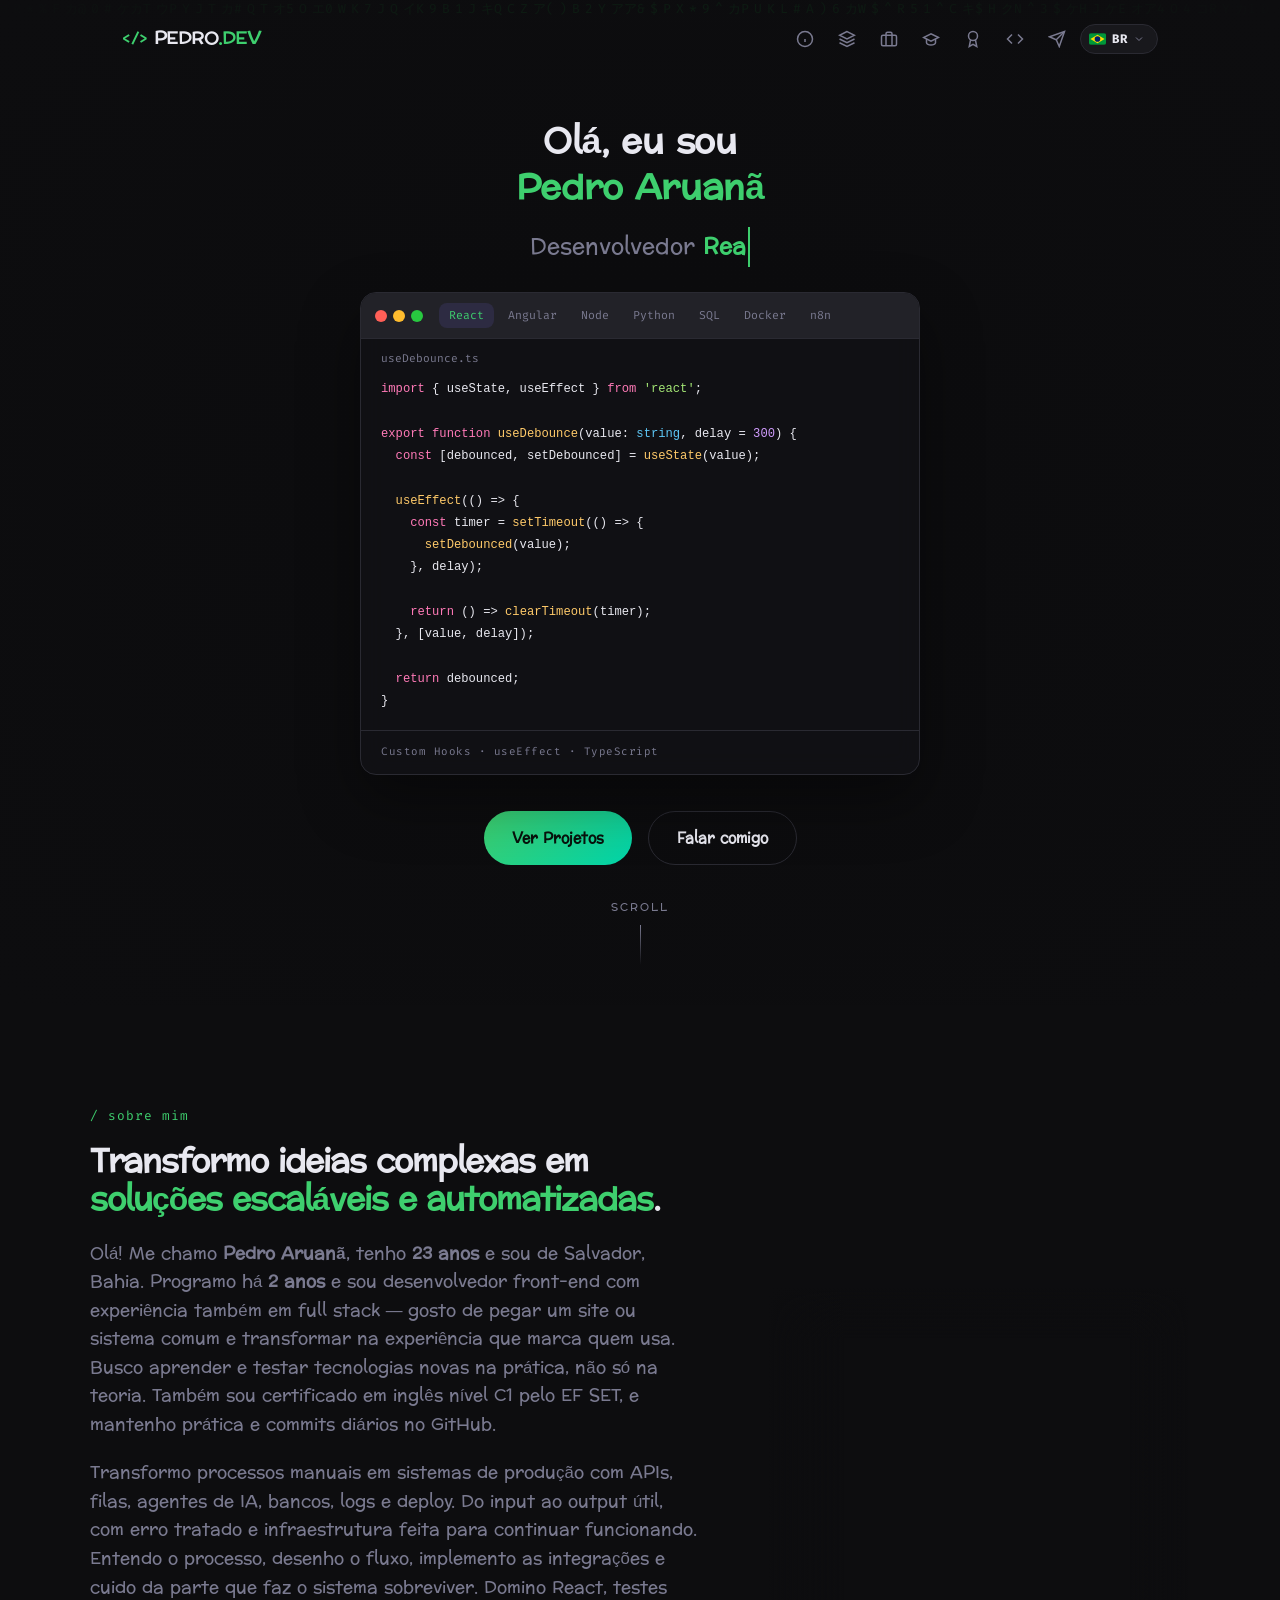
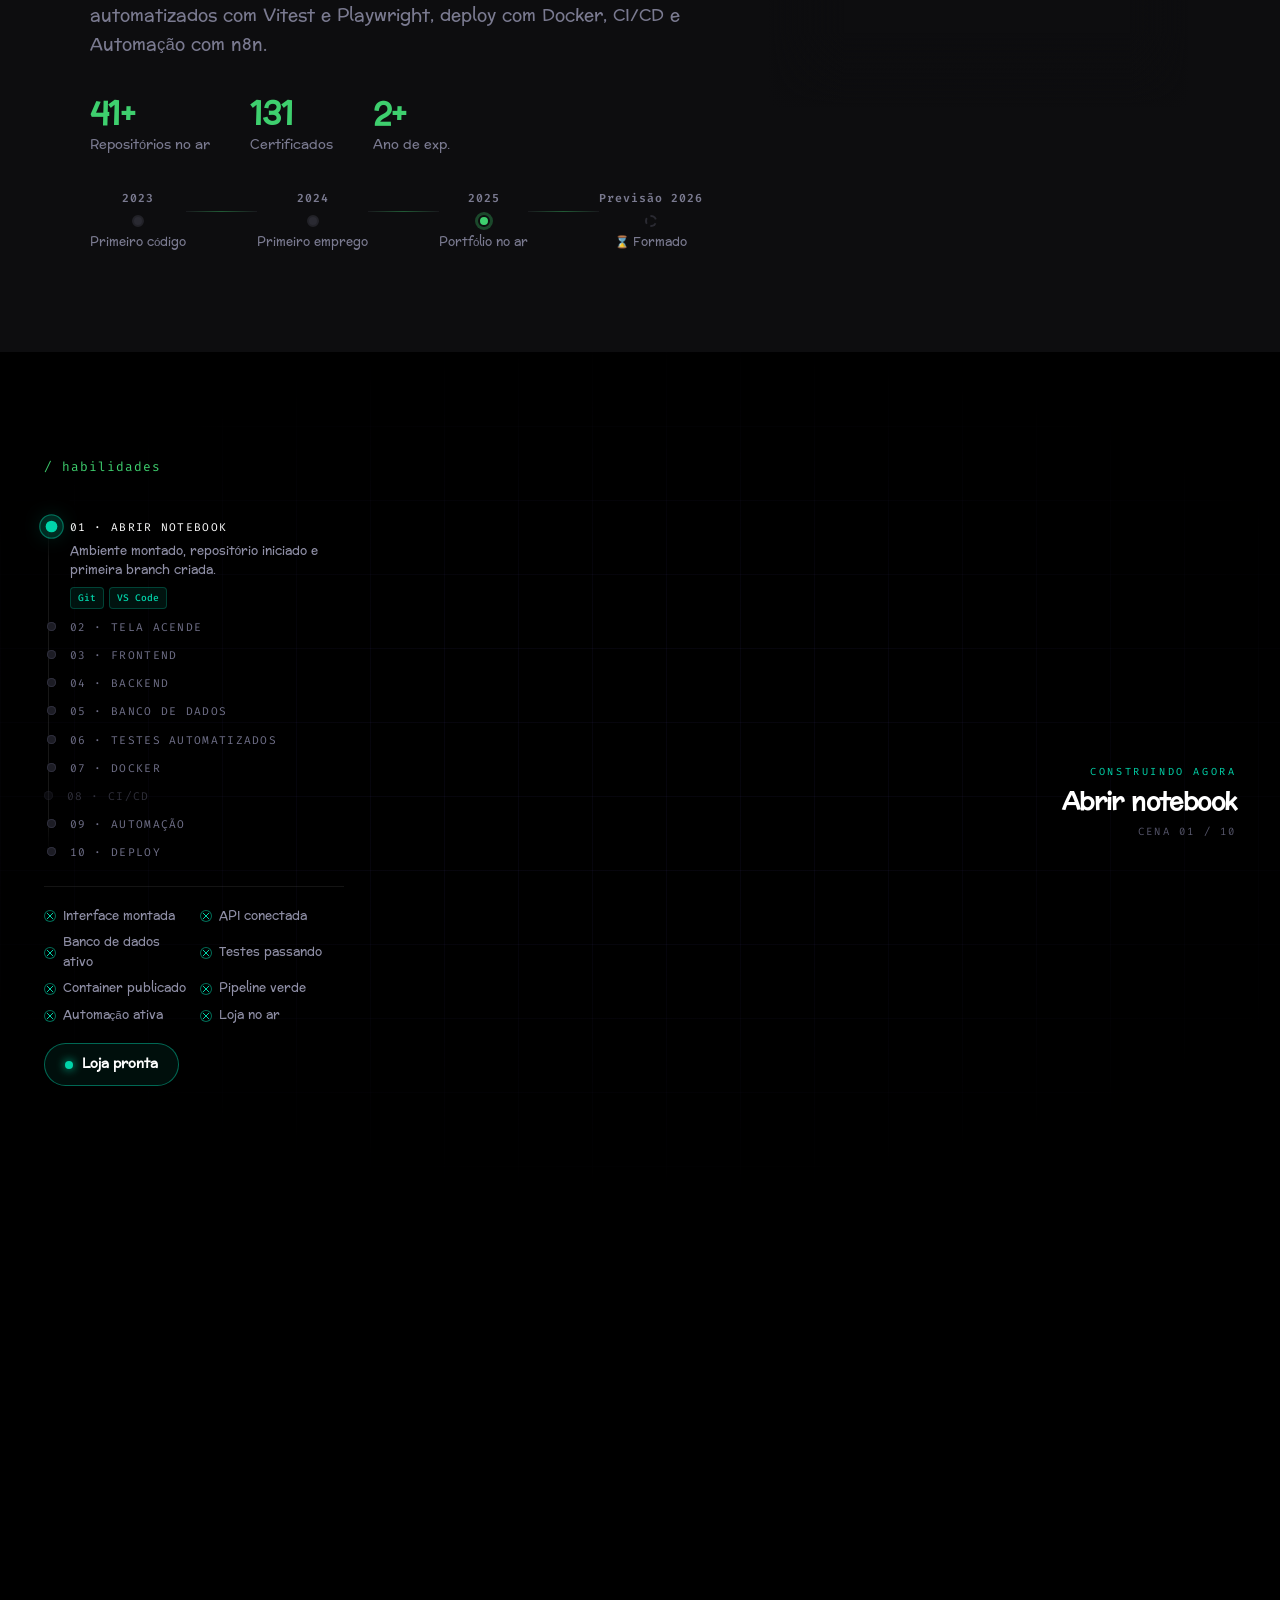
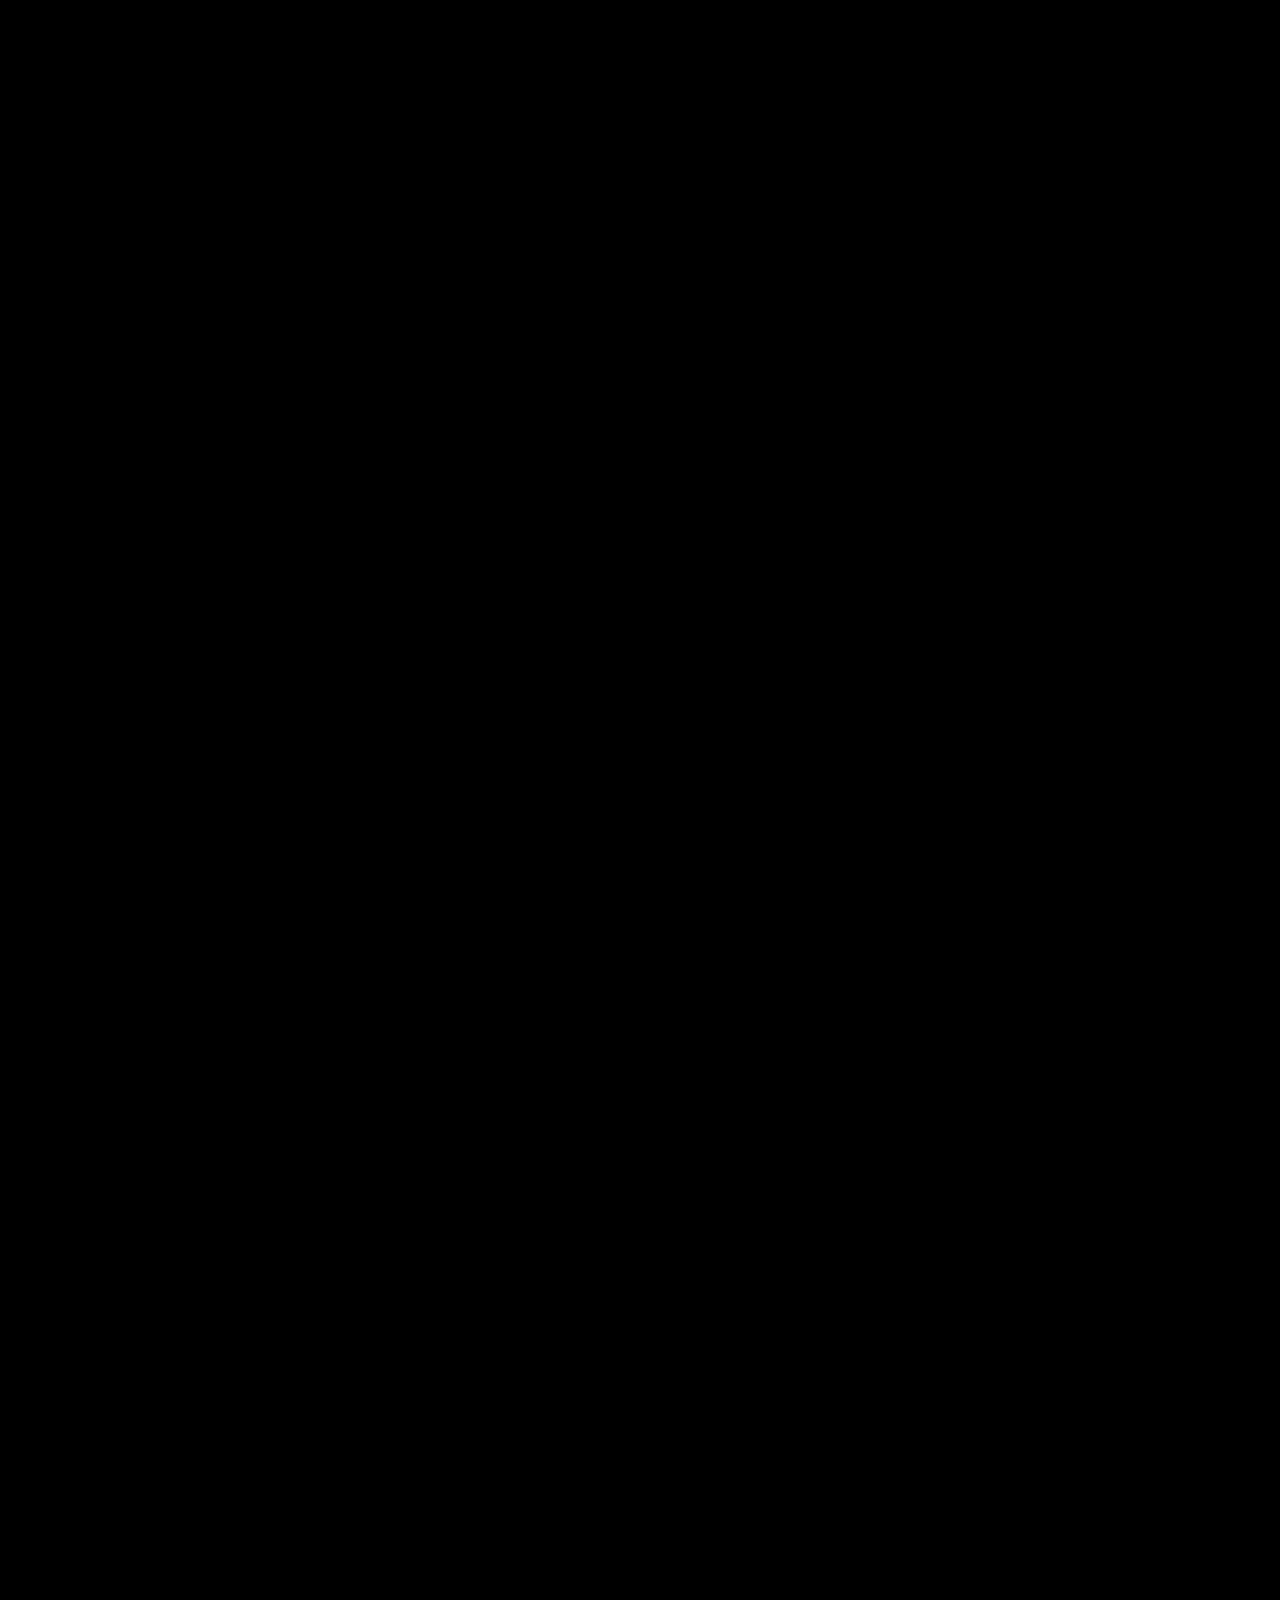
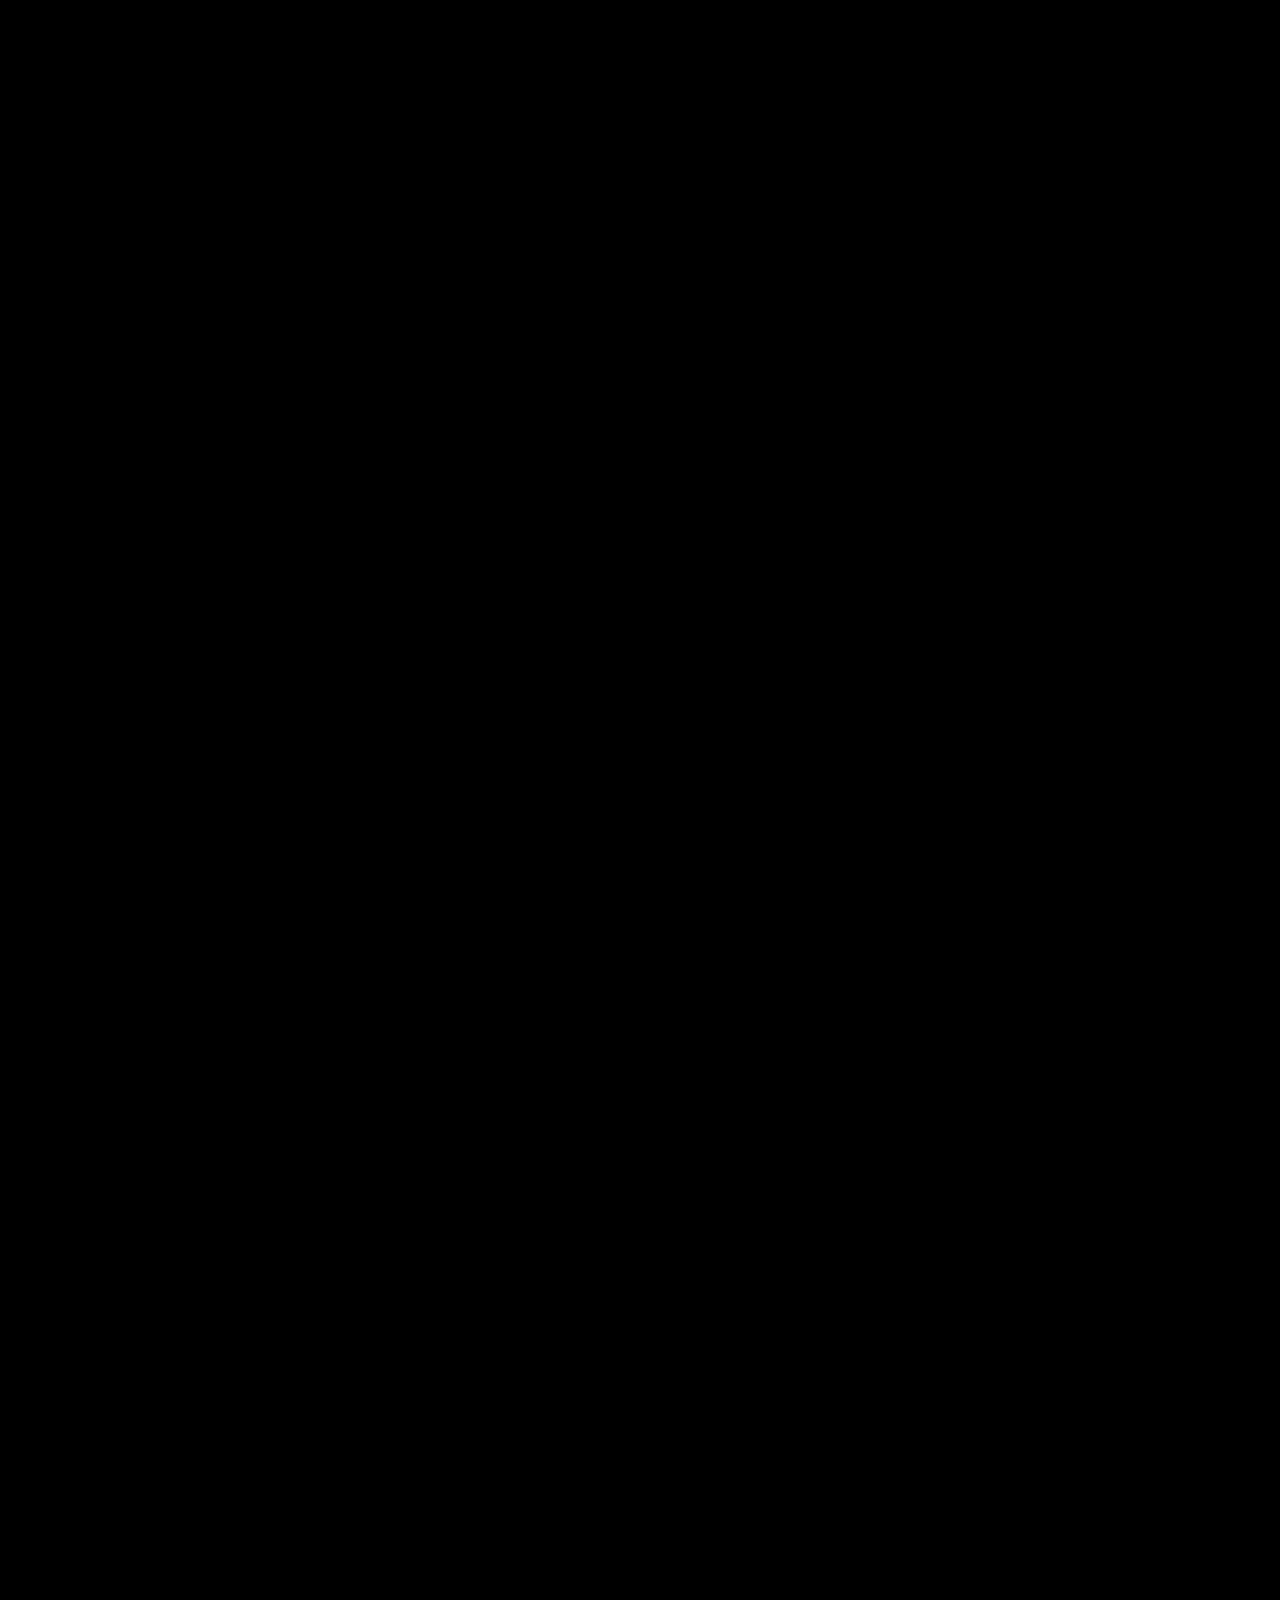
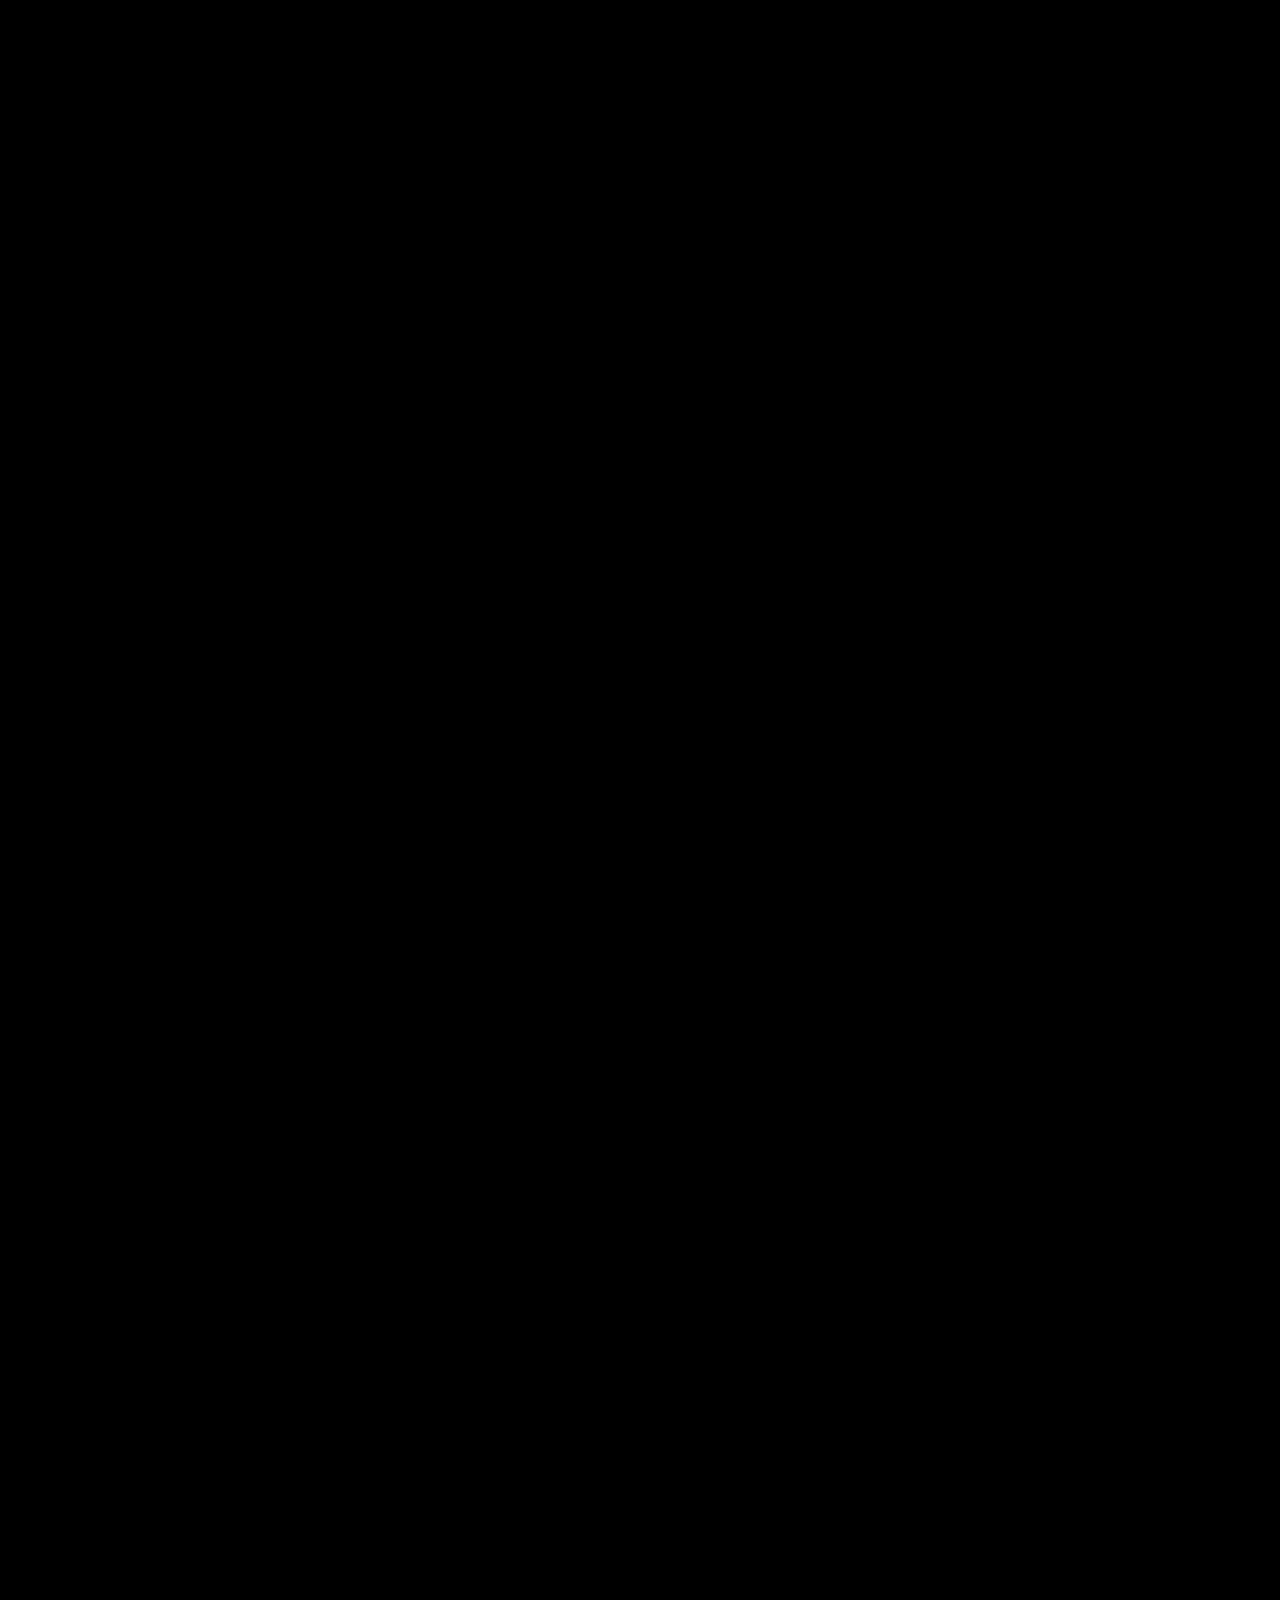
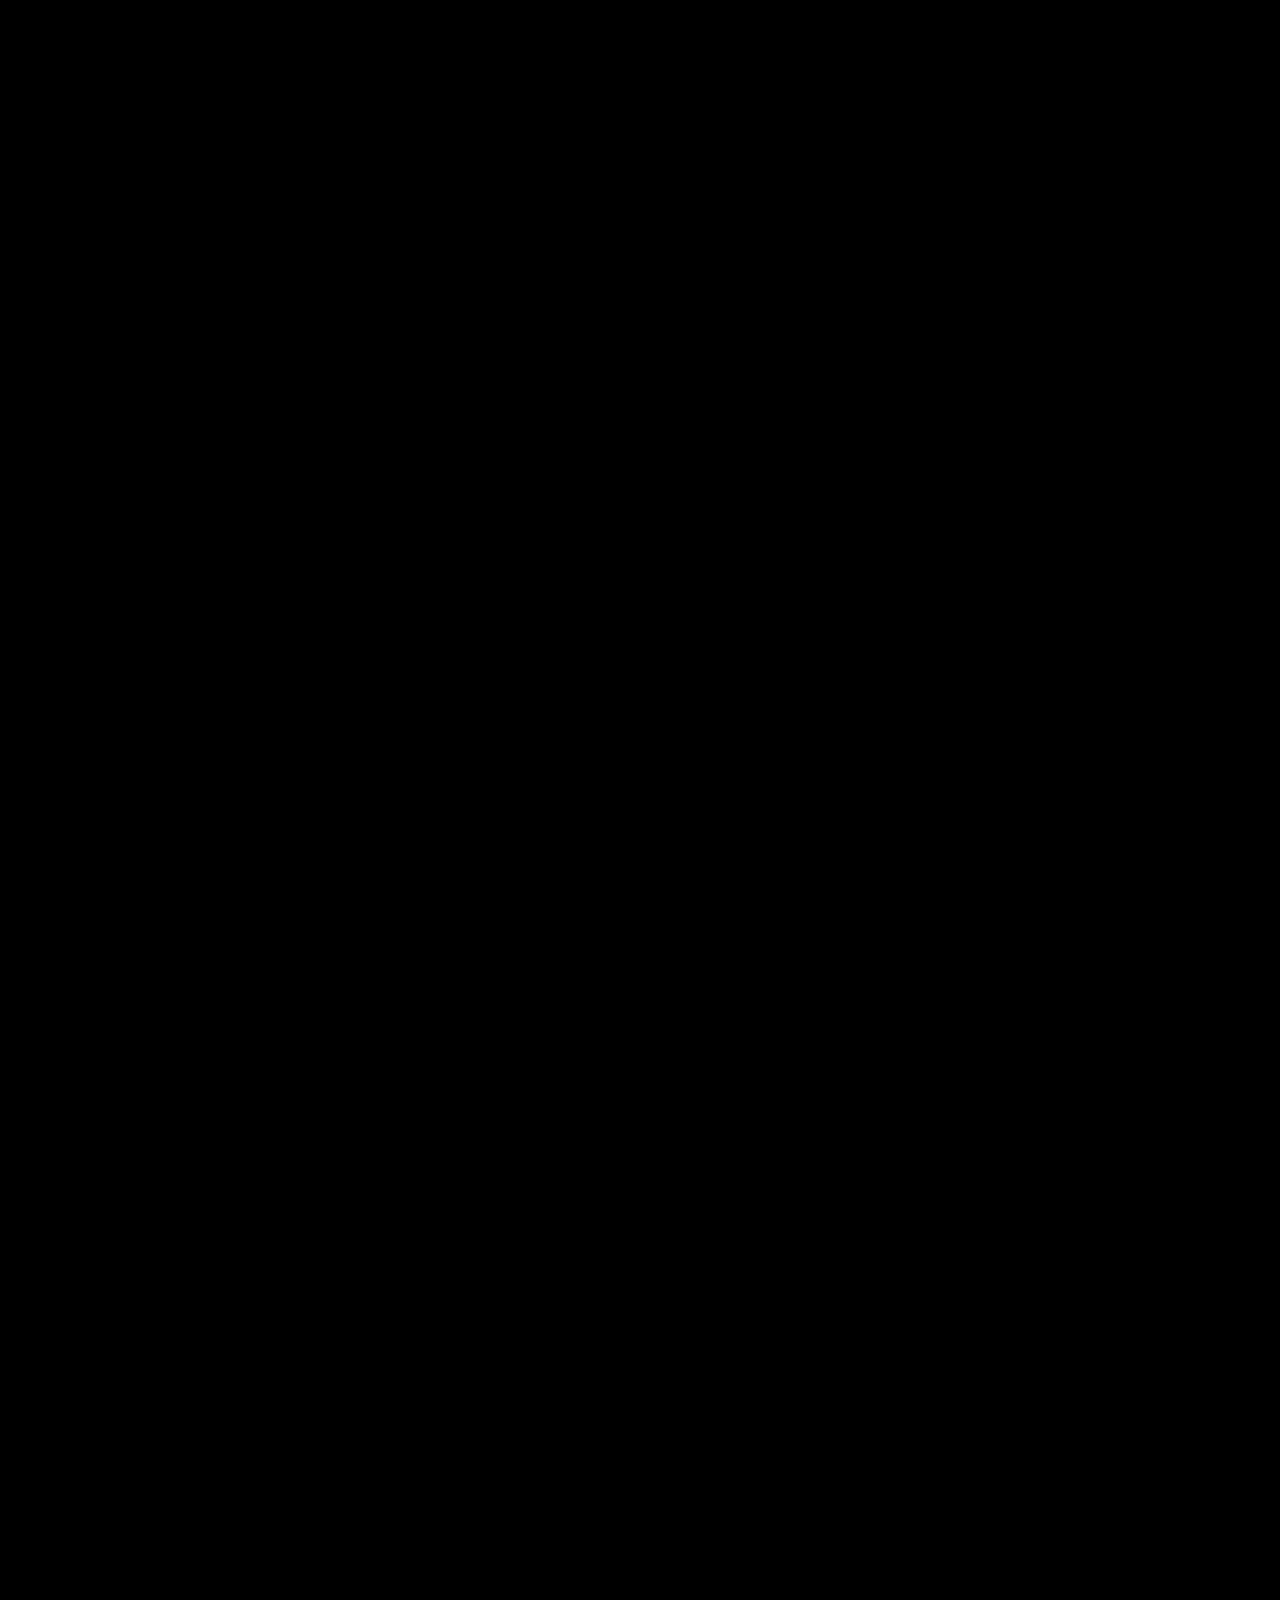
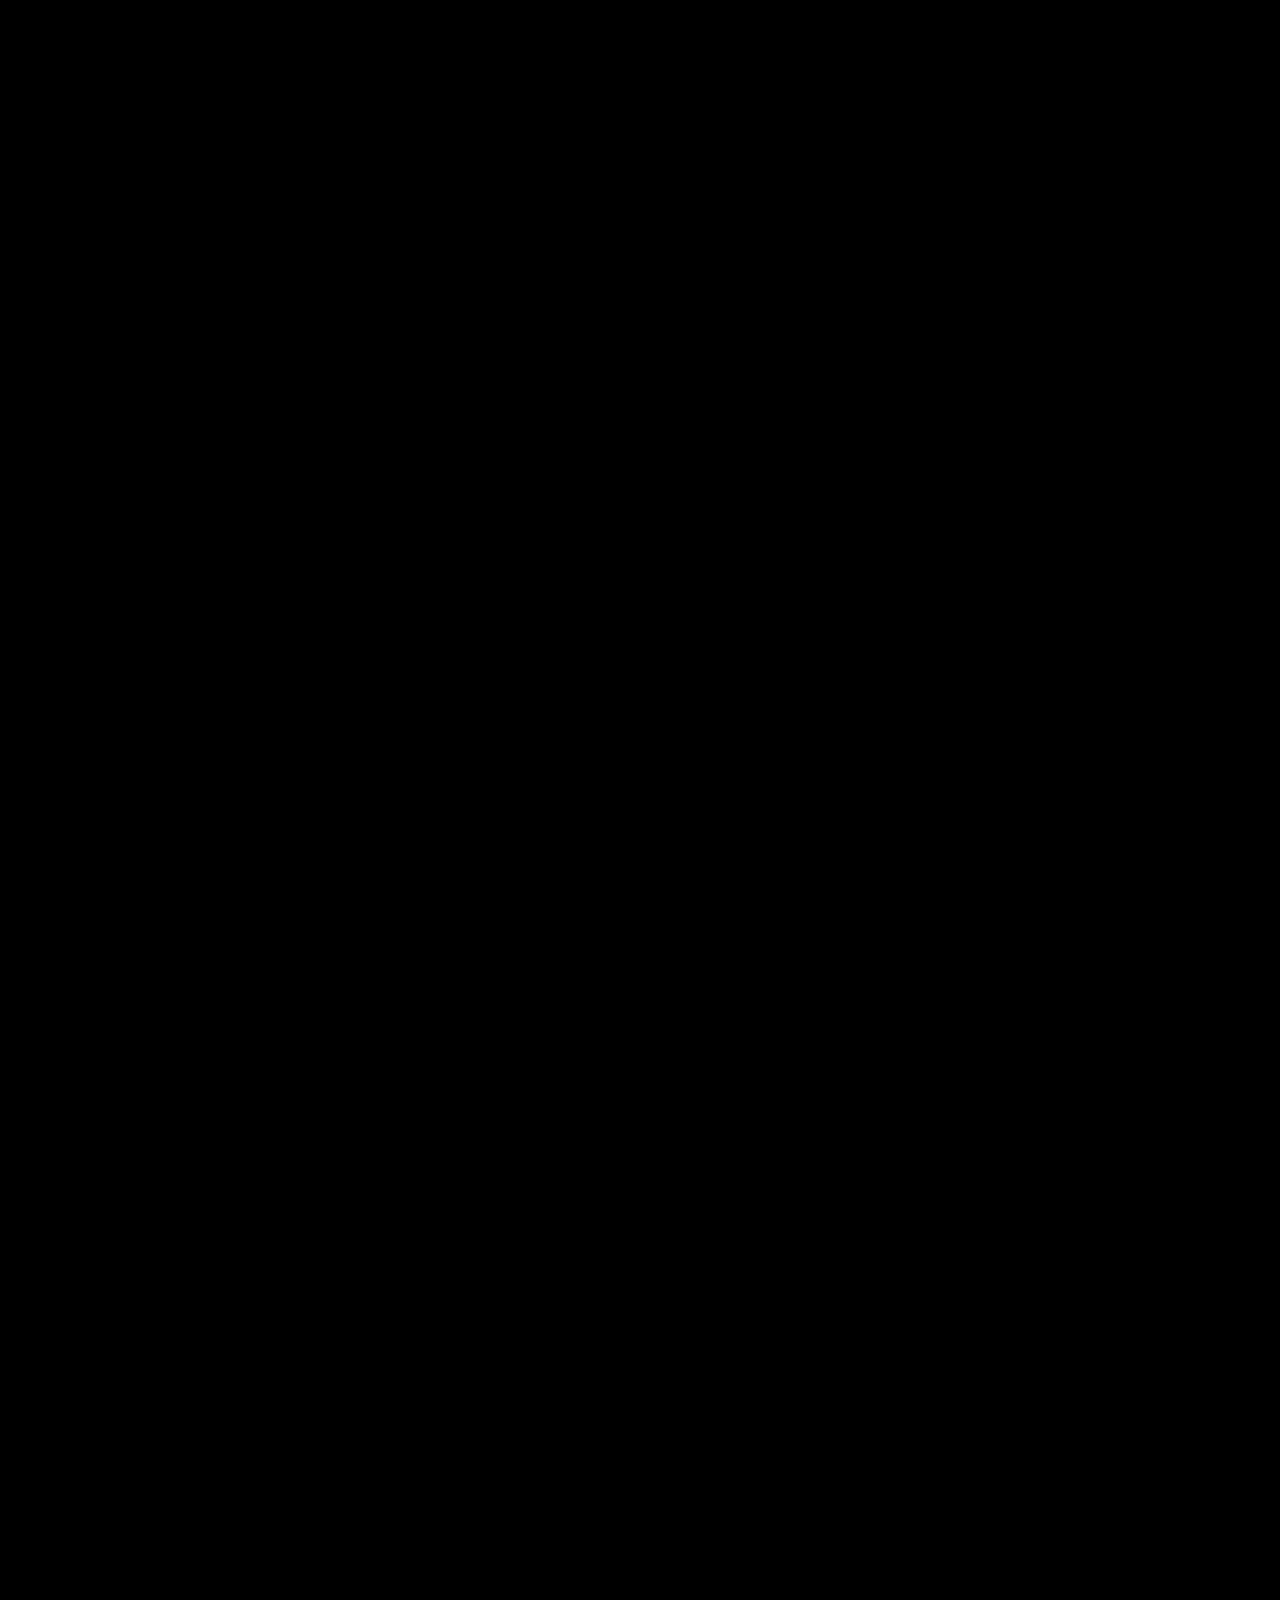
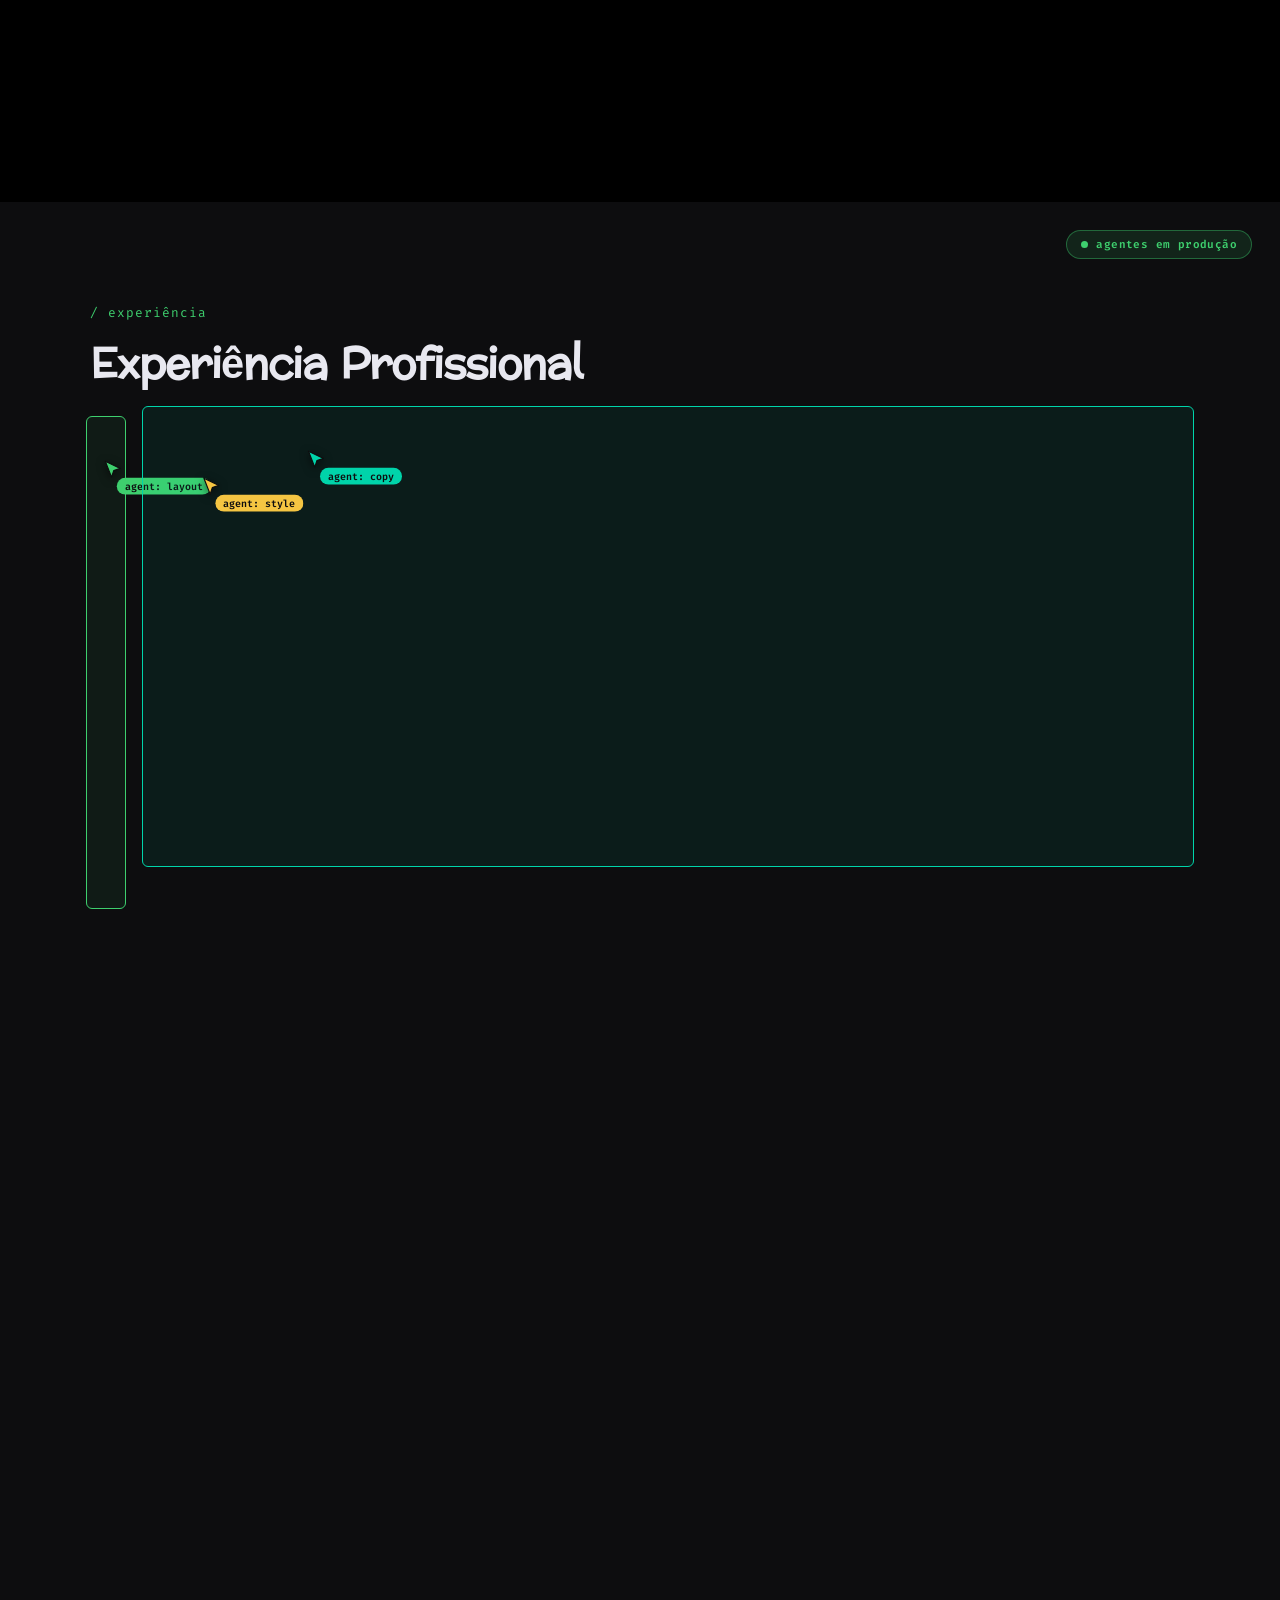
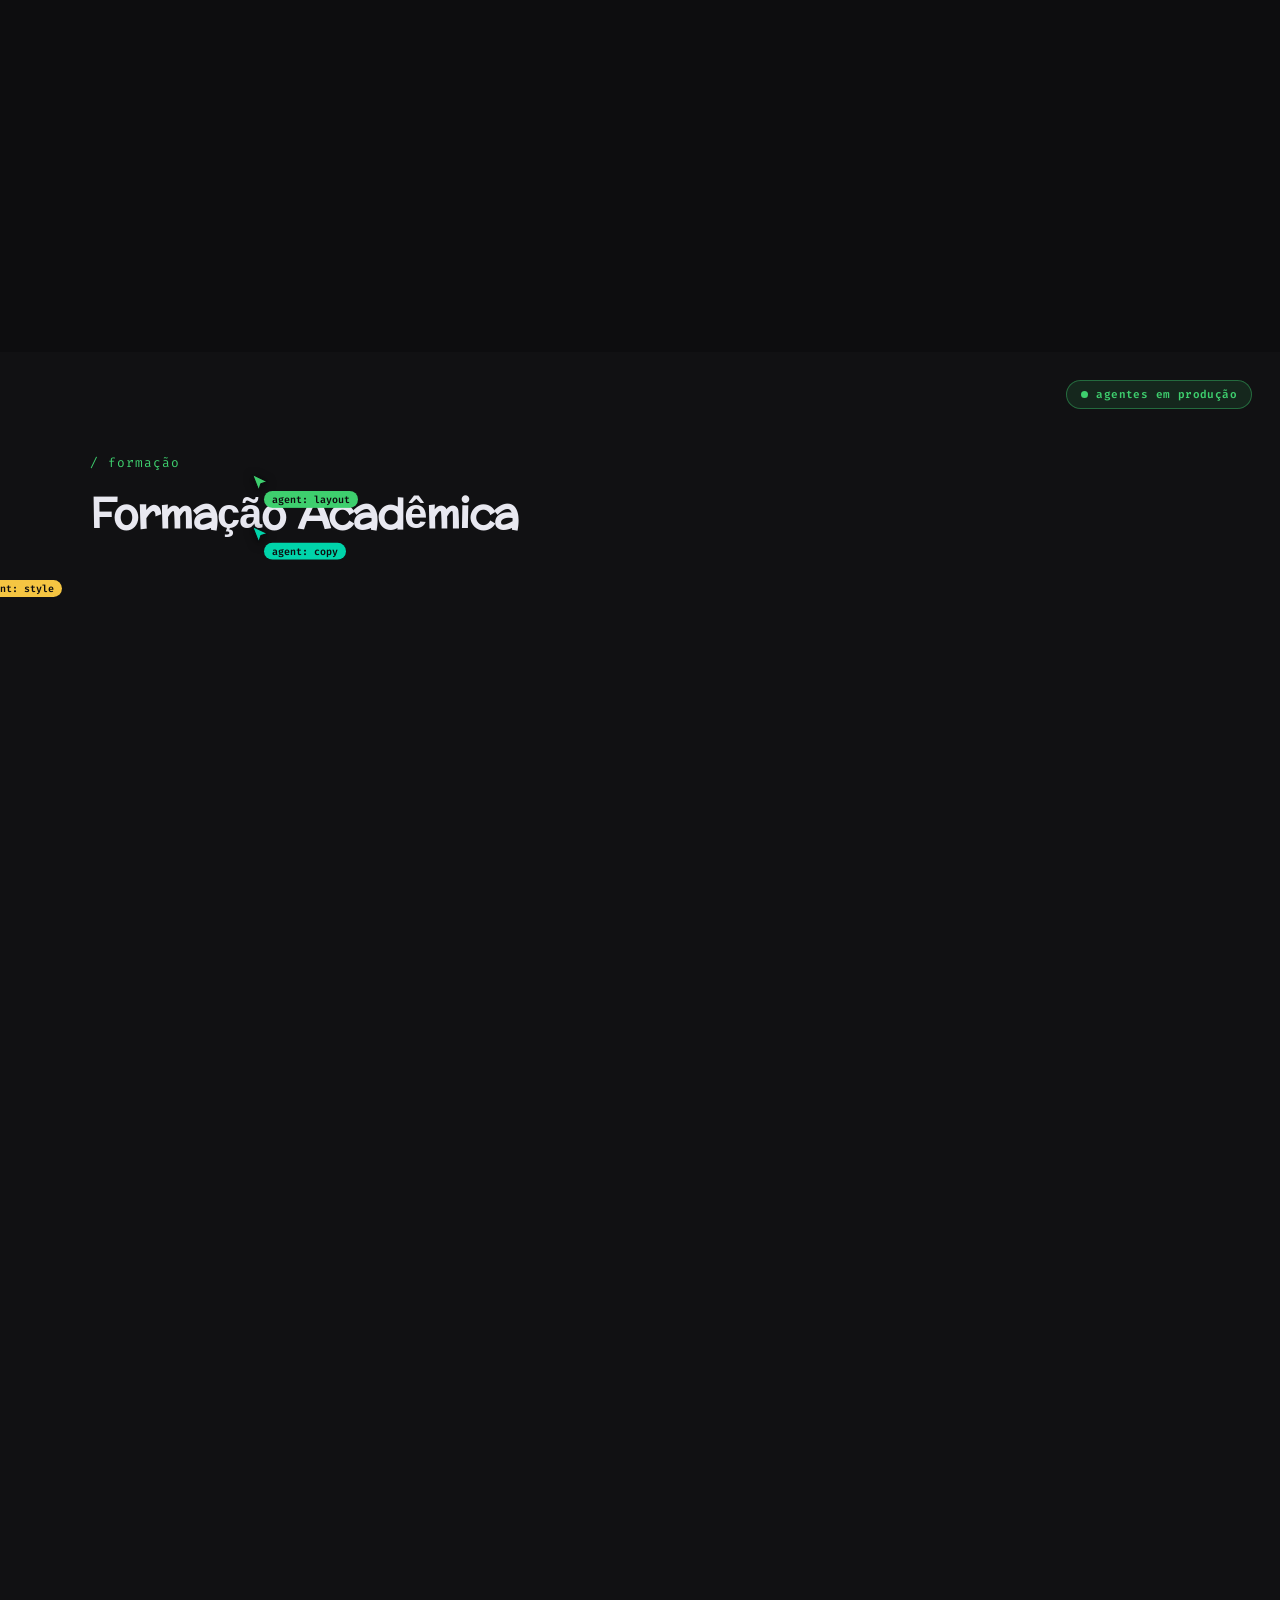
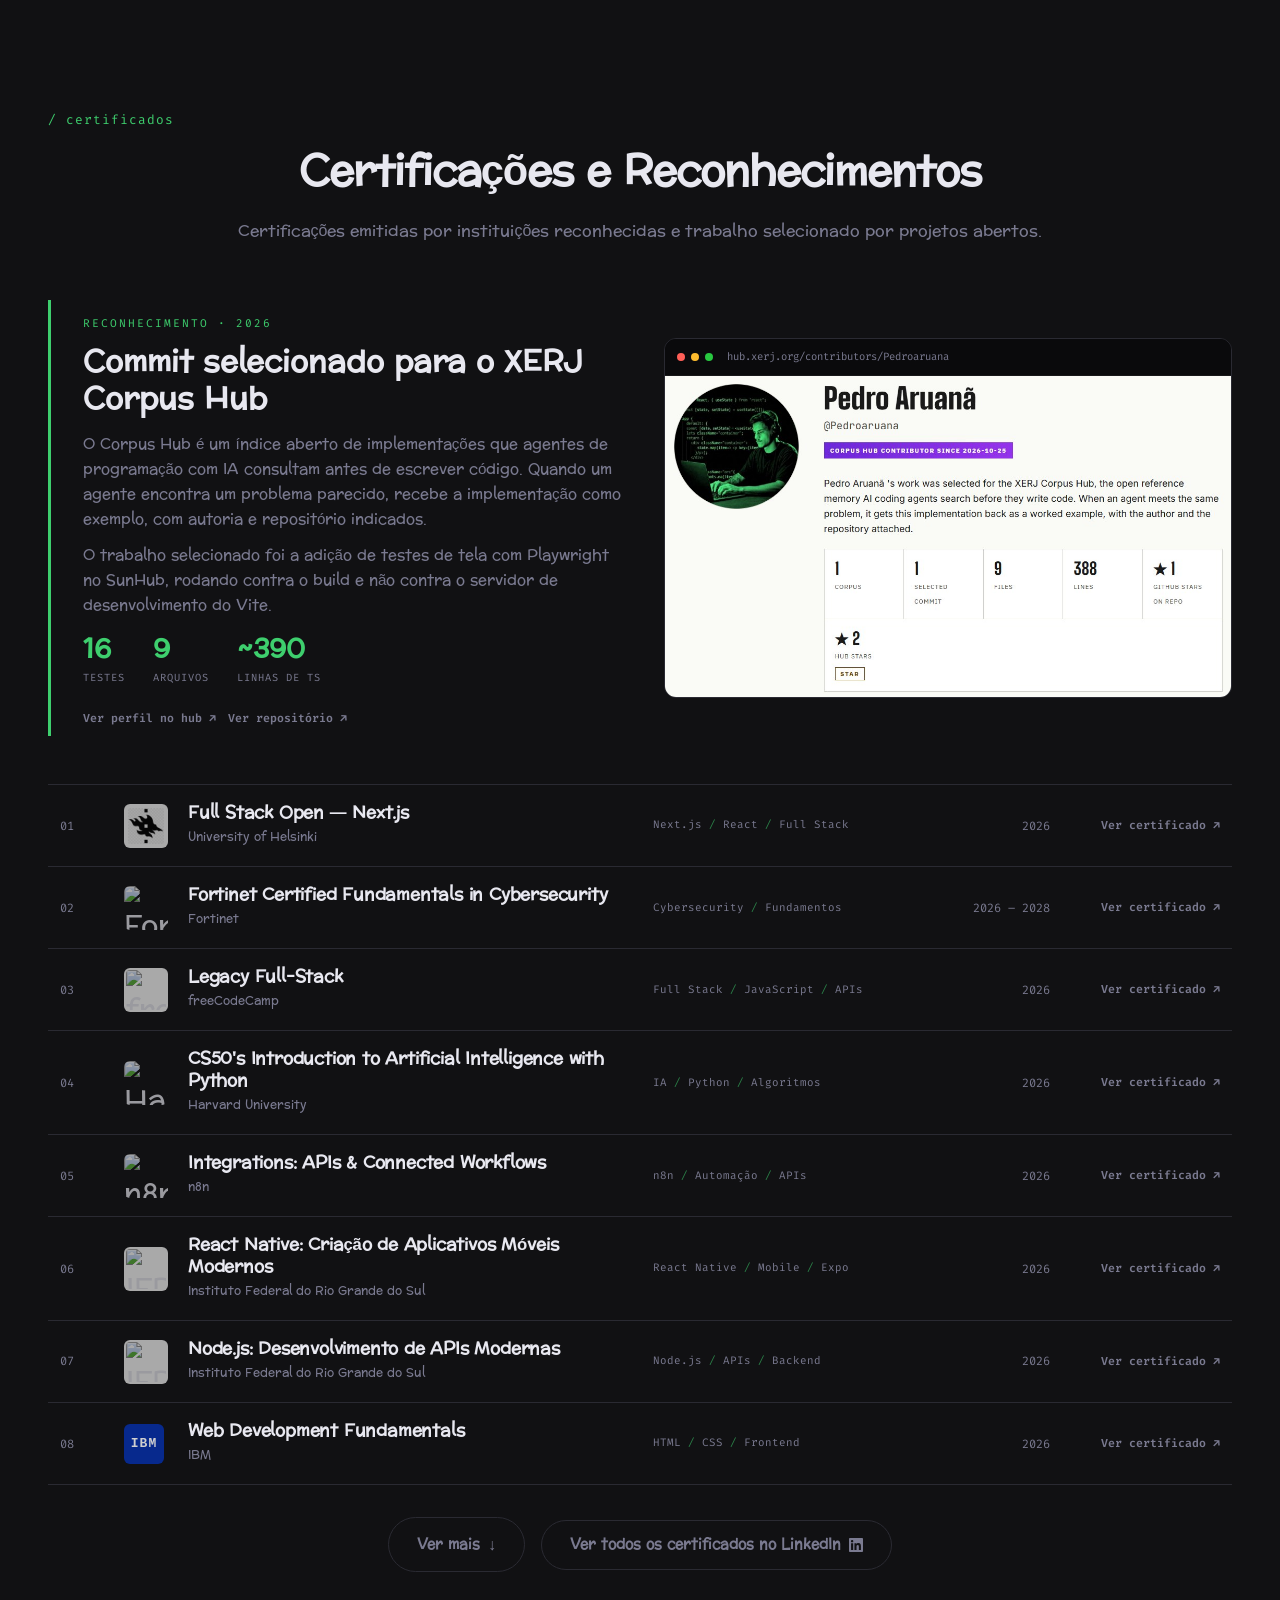
==== commit 81eb4b47: "certificados 131" ====
--- a/index.html
+++ b/index.html
@@ -189,7 +189,7 @@
               <span class="stat-label" data-i18n="about.stat1">Repositórios no ar</span>
             </div>
             <div class="stat">
-              <span class="stat-num" data-count-to="130" data-suffix="">0</span>
+              <span class="stat-num" data-count-to="131" data-suffix="">0</span>
               <span class="stat-label" data-i18n="about.stat2">Certificados</span>
             </div>
 <div class="stat">
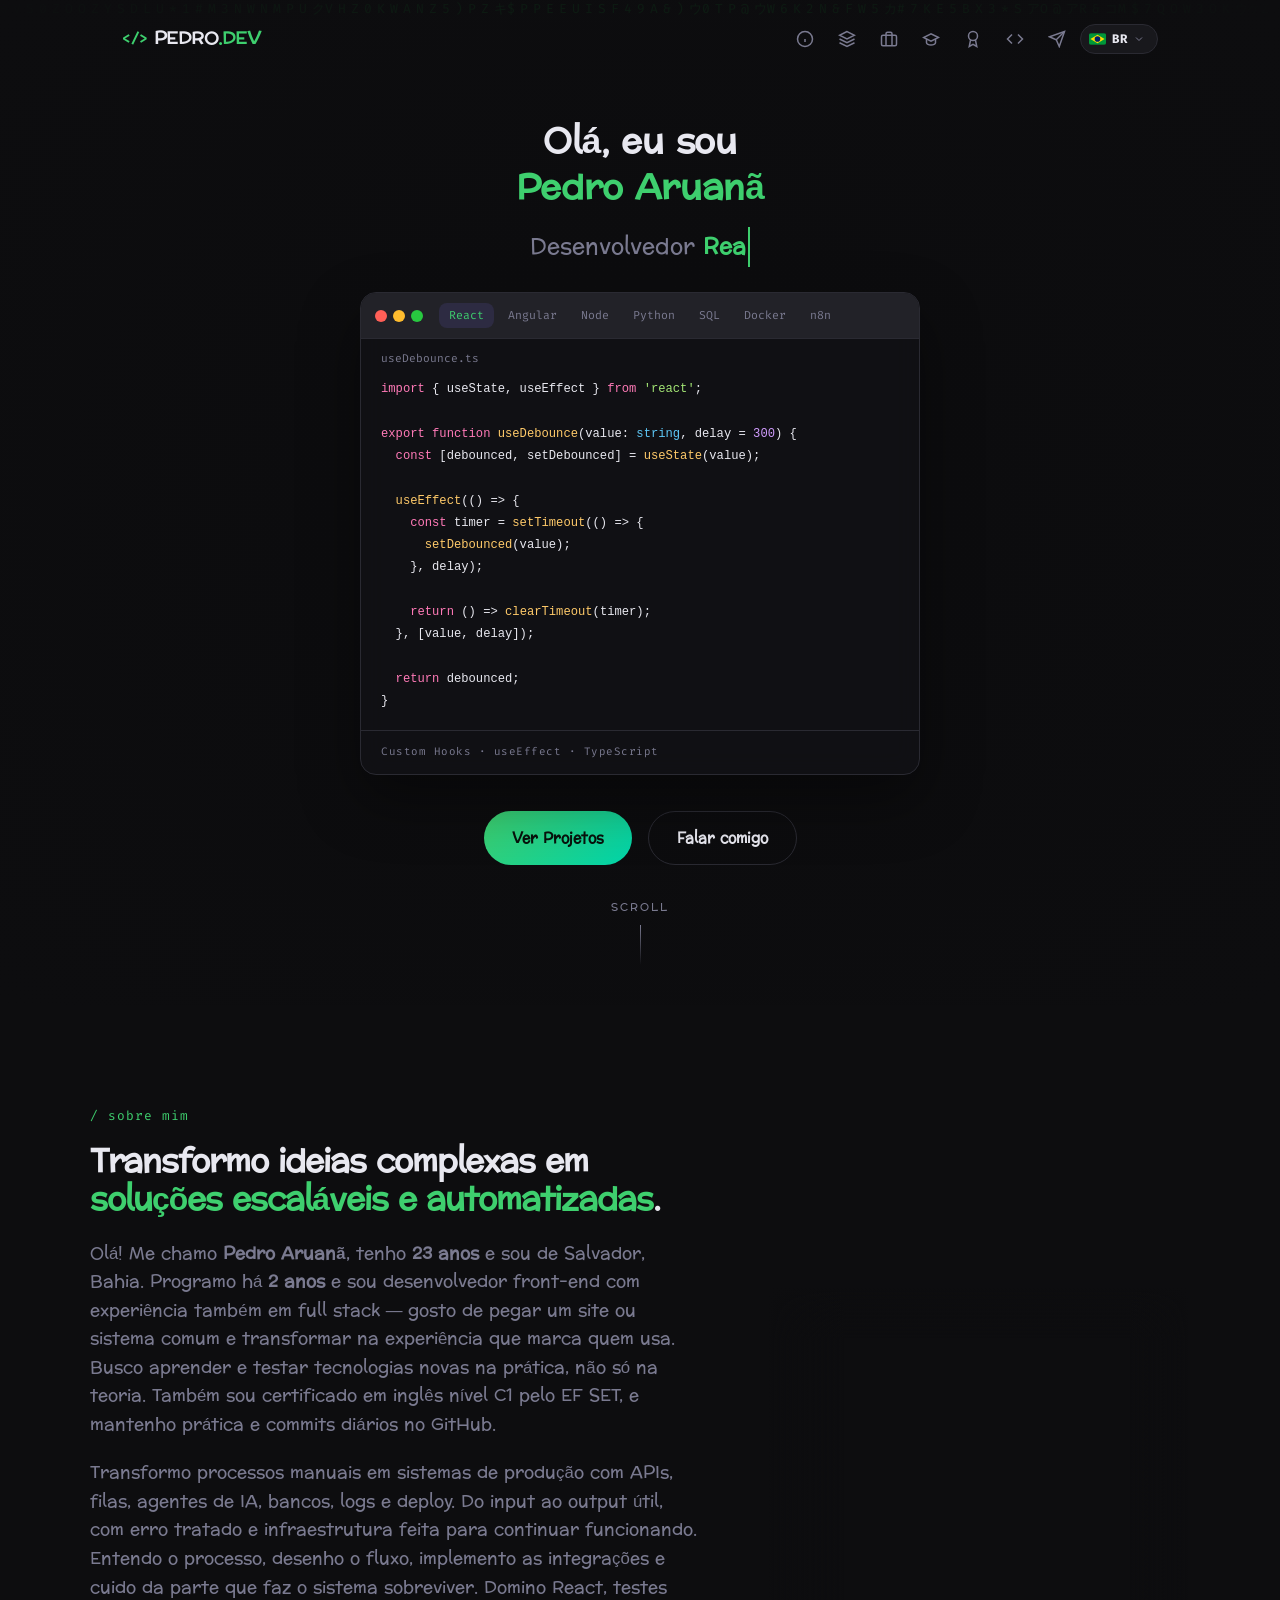
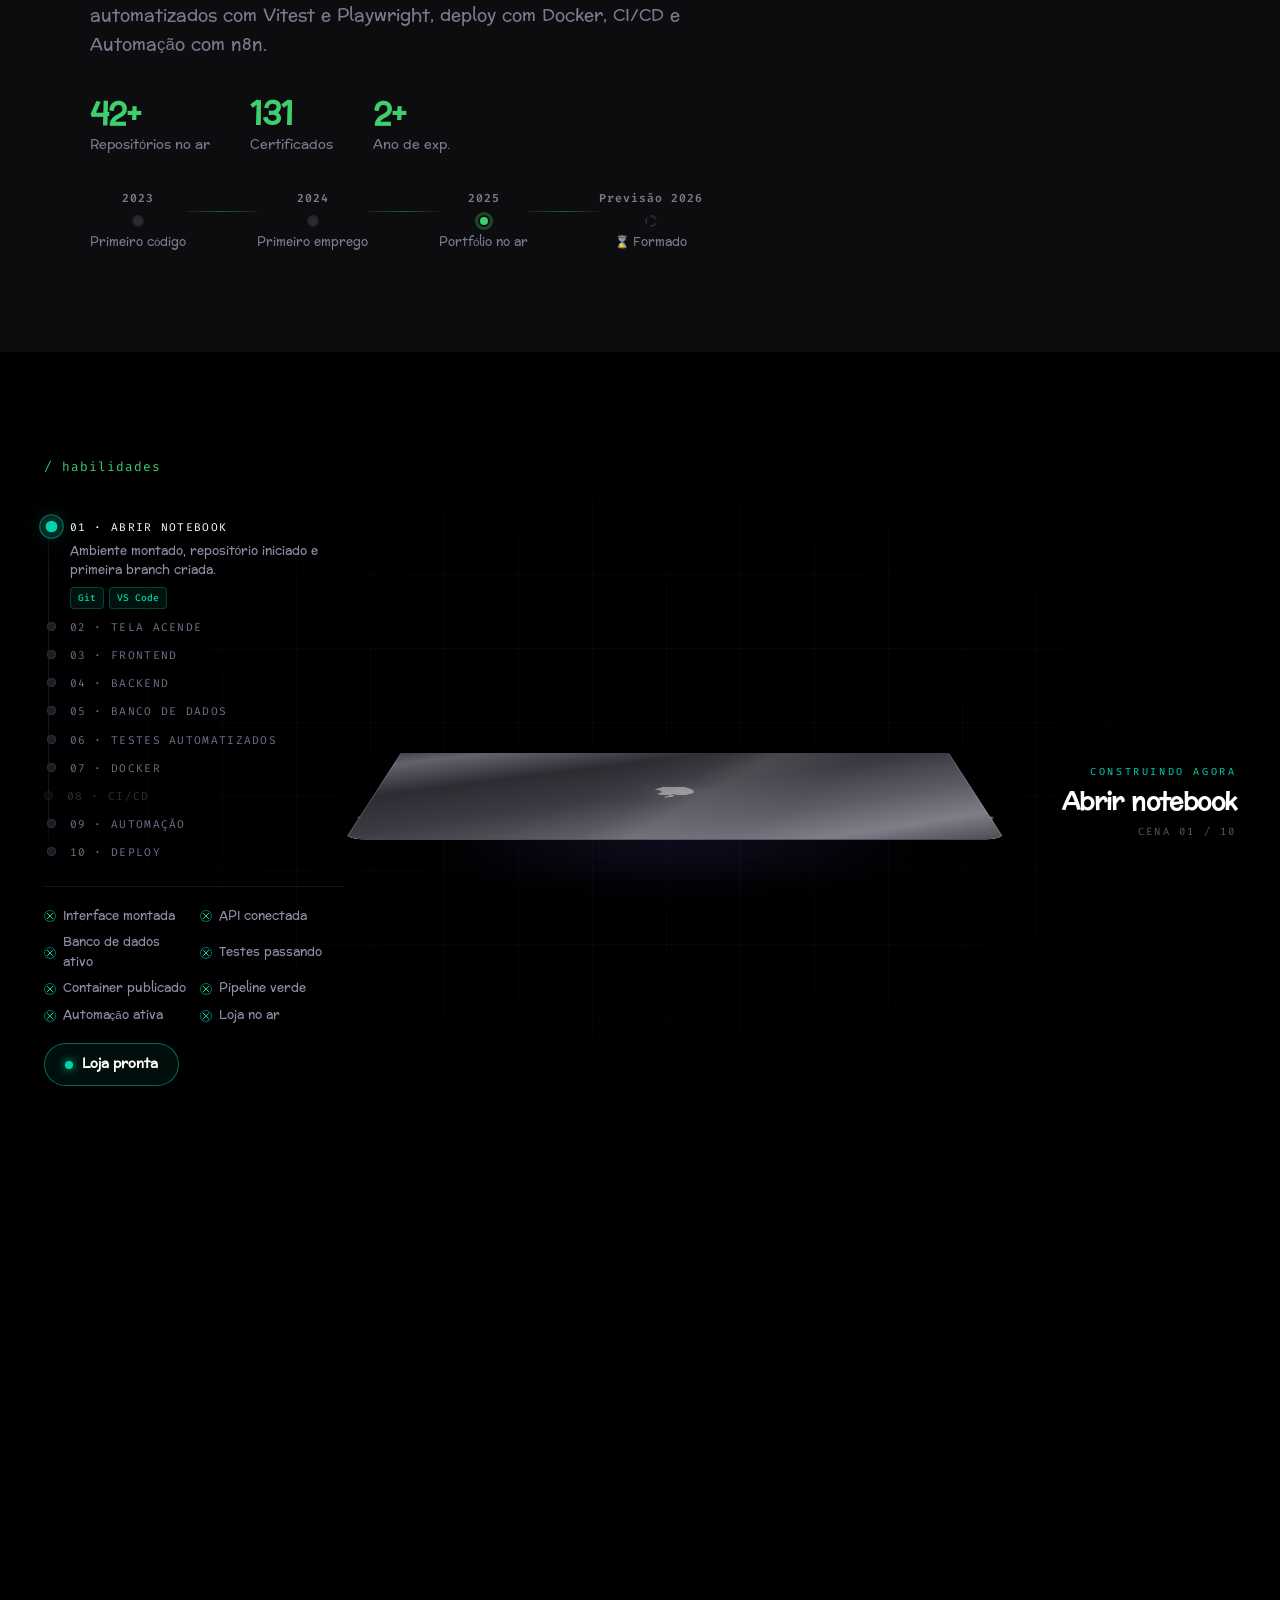
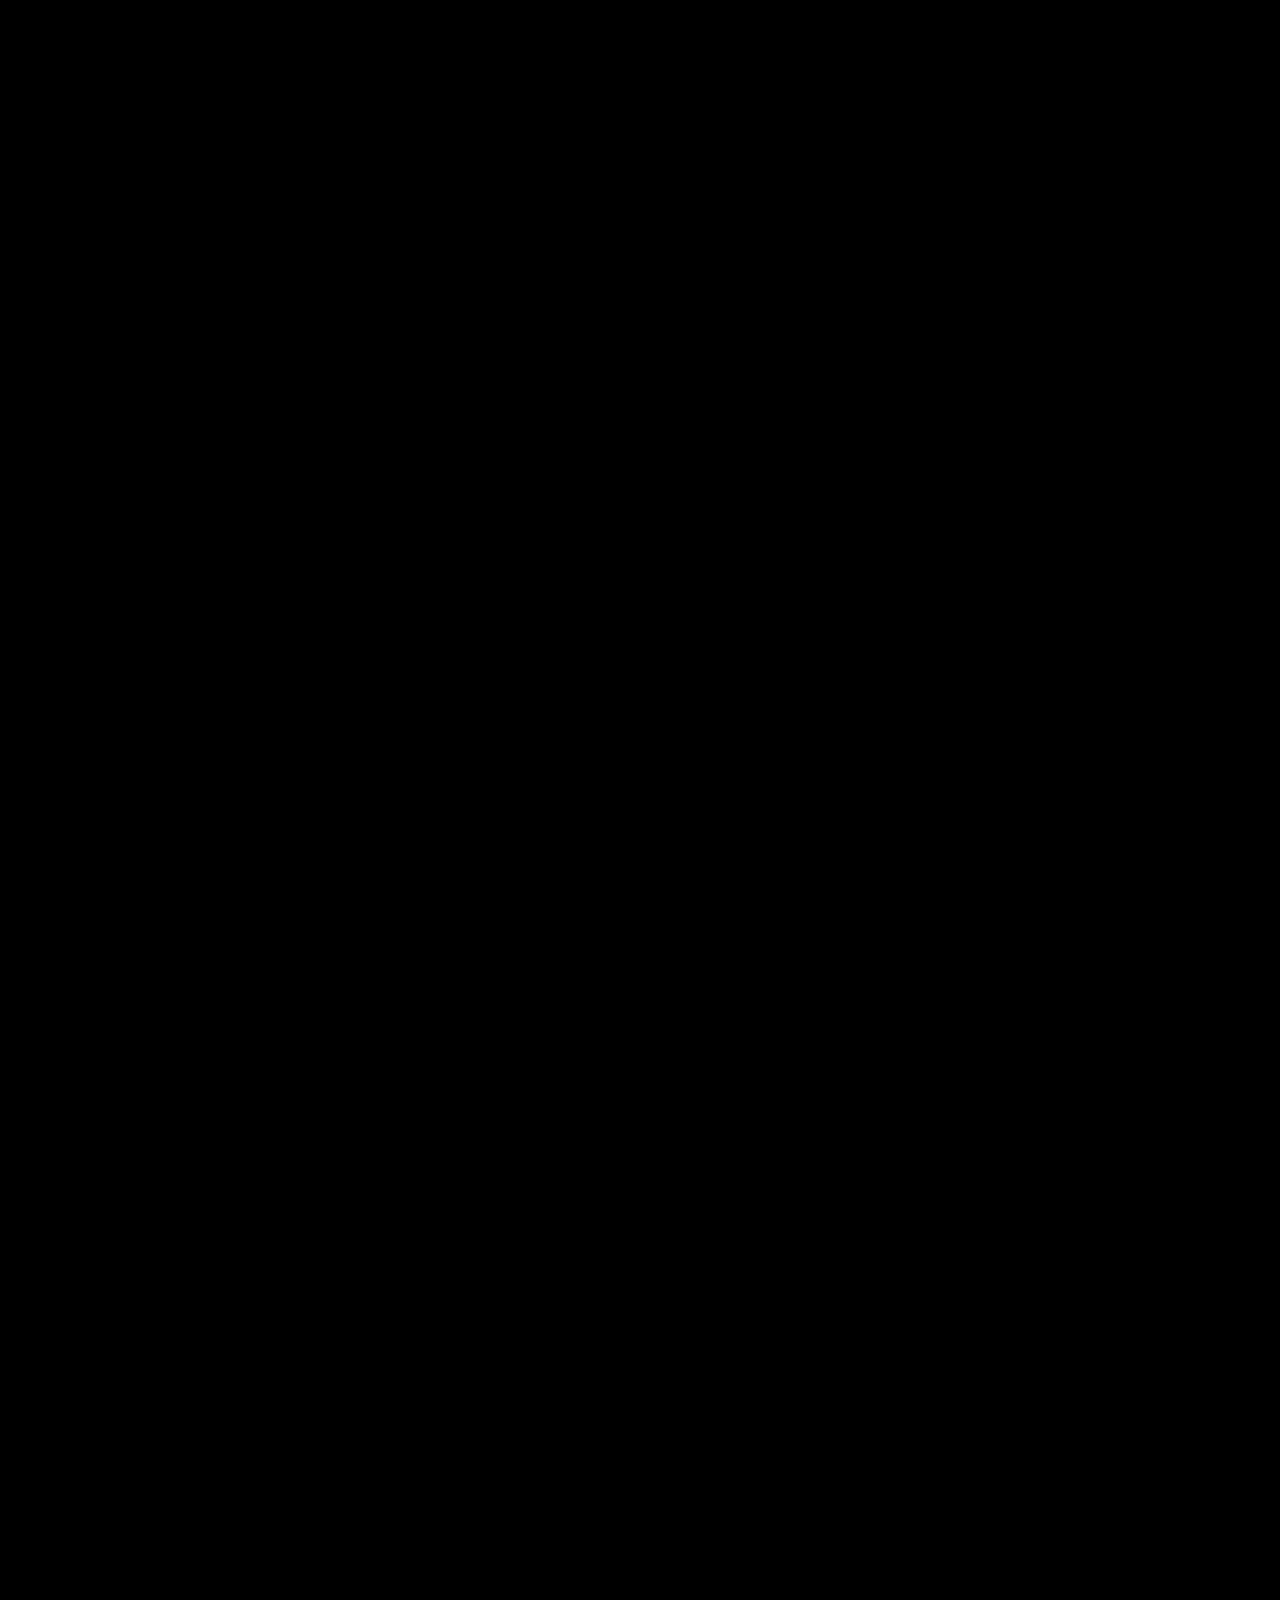
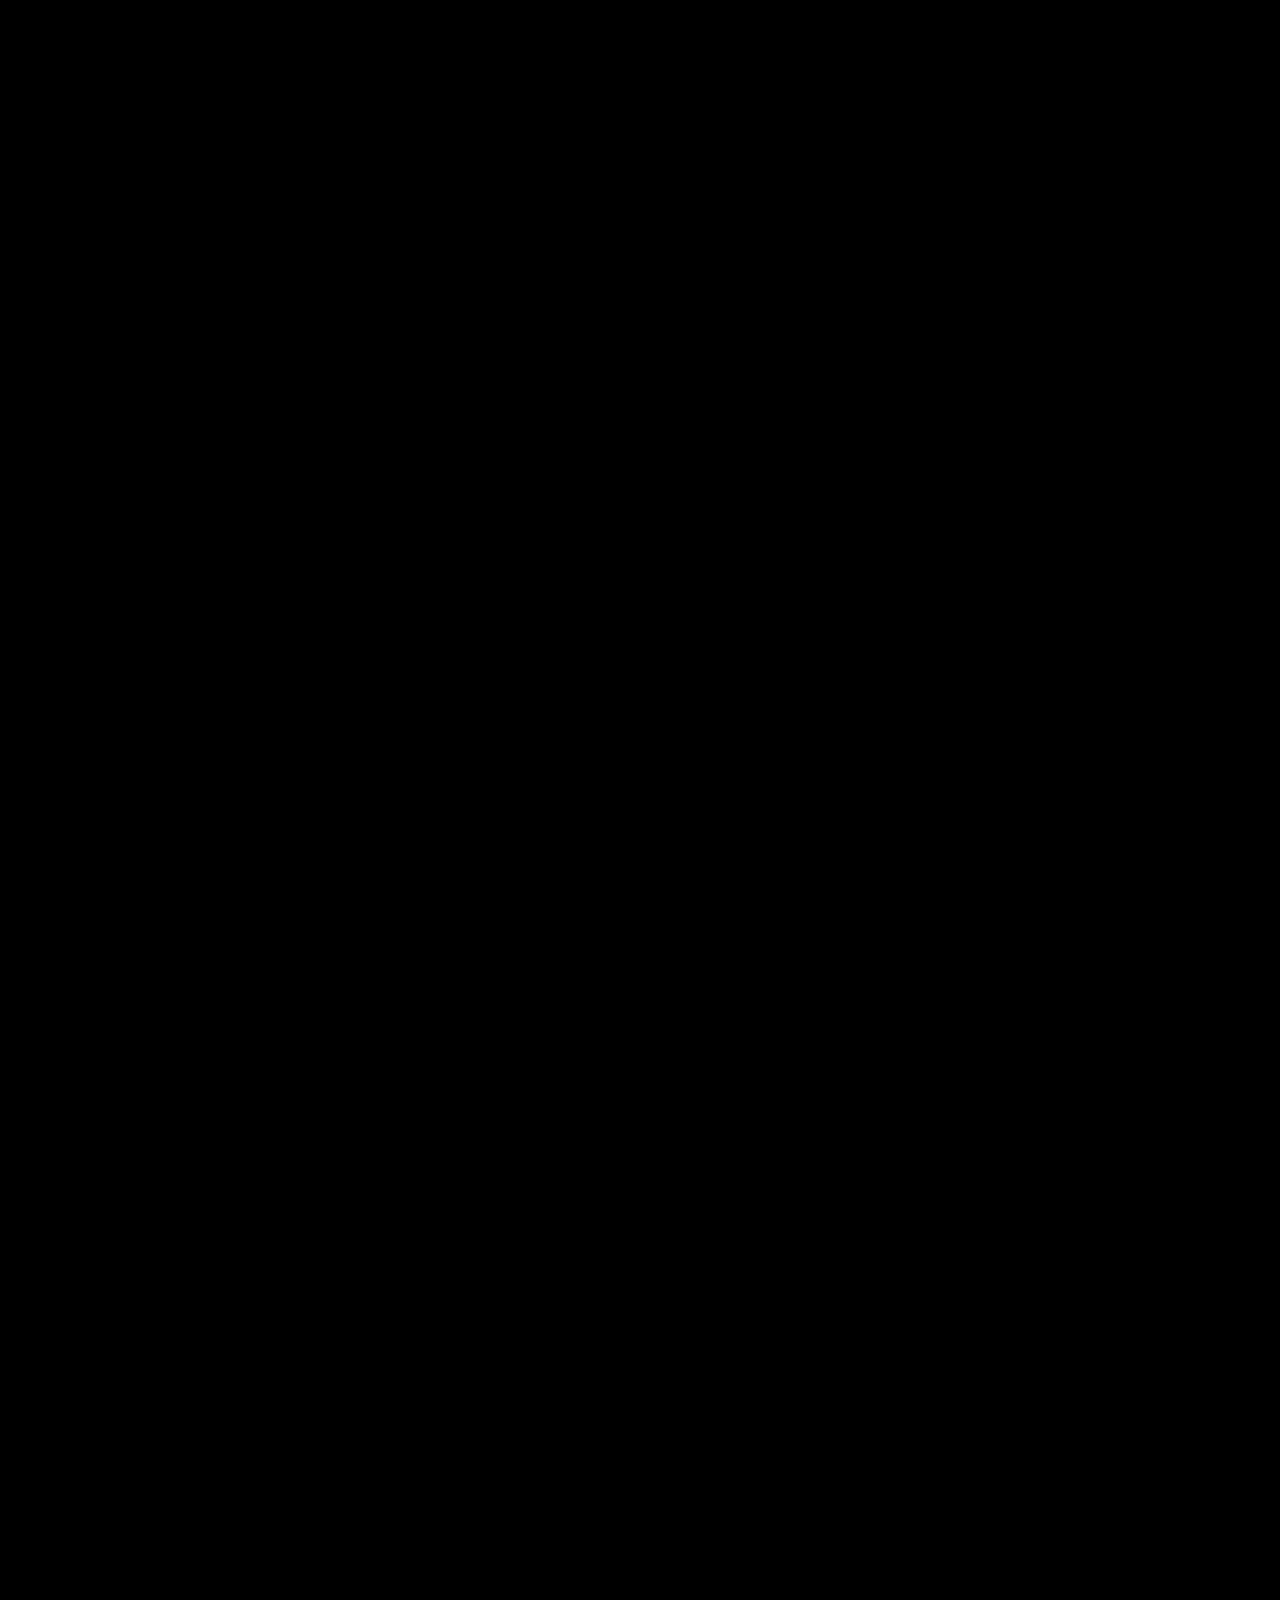
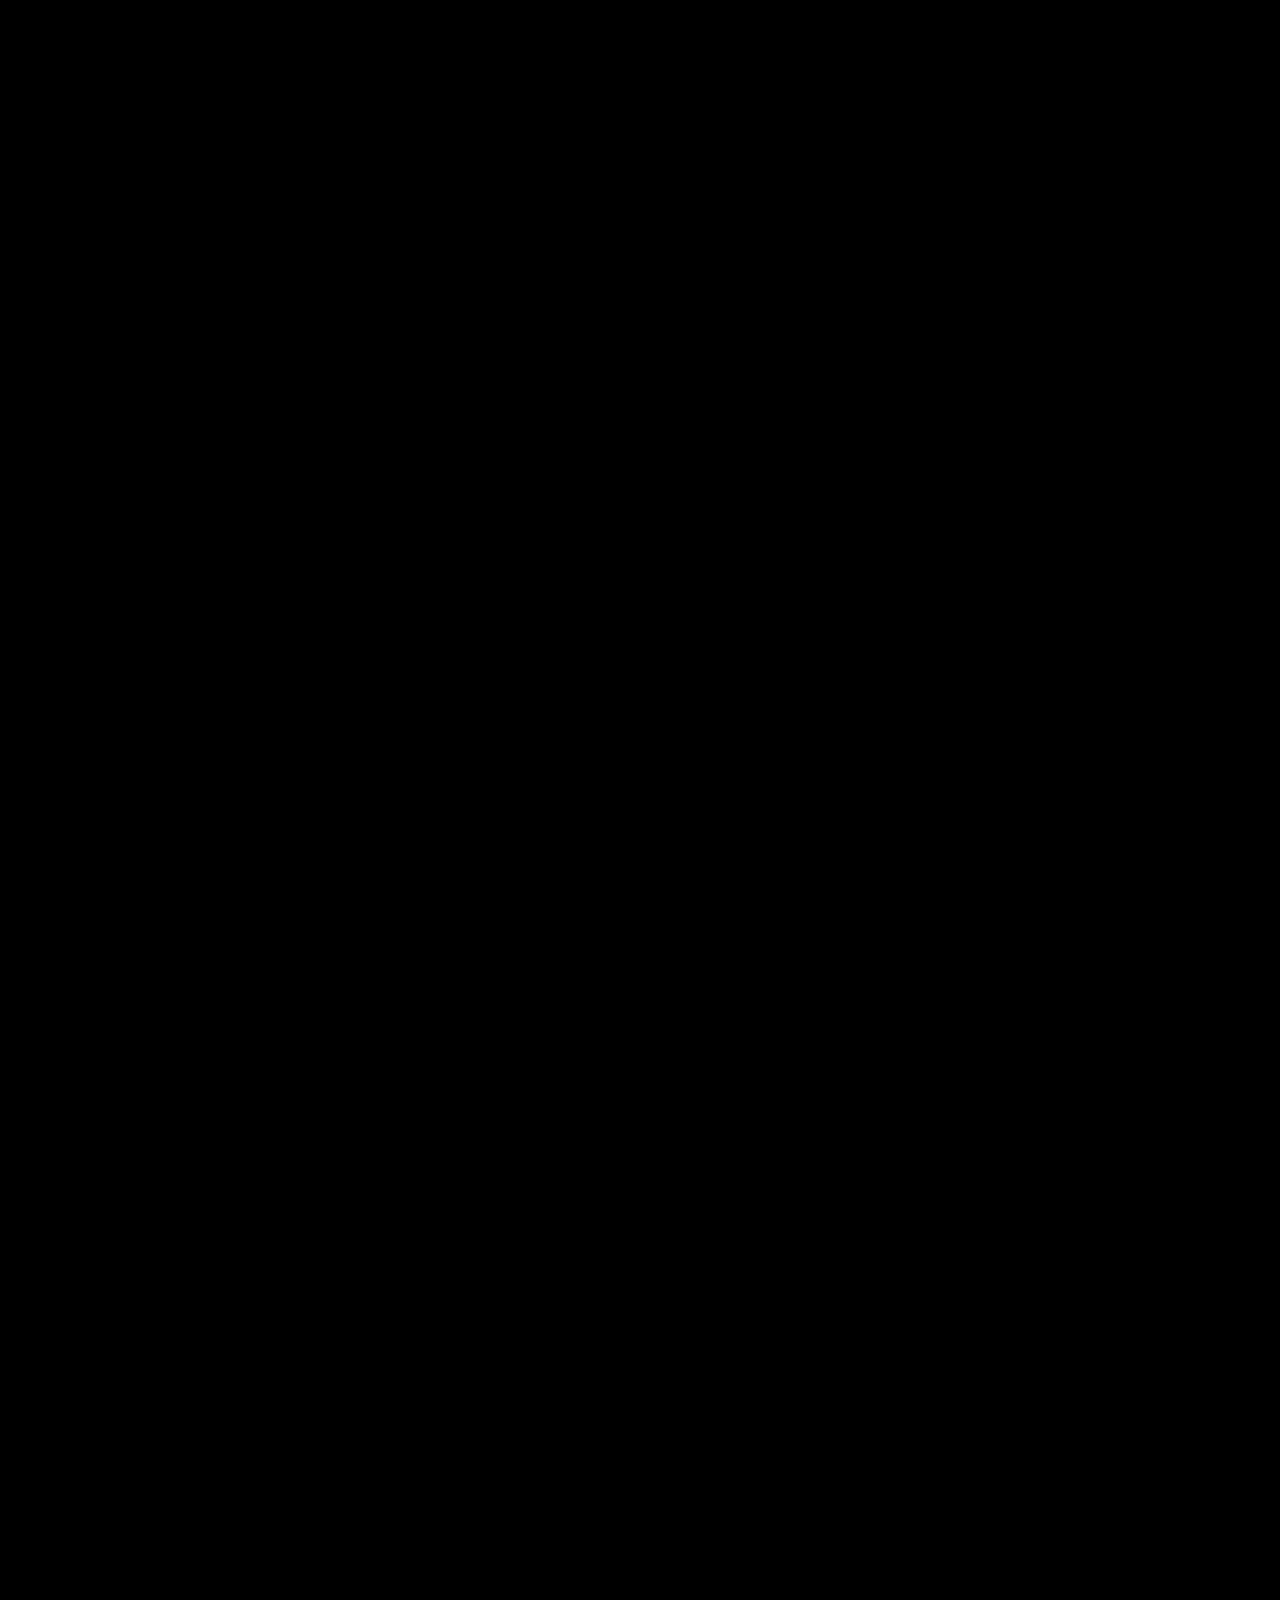
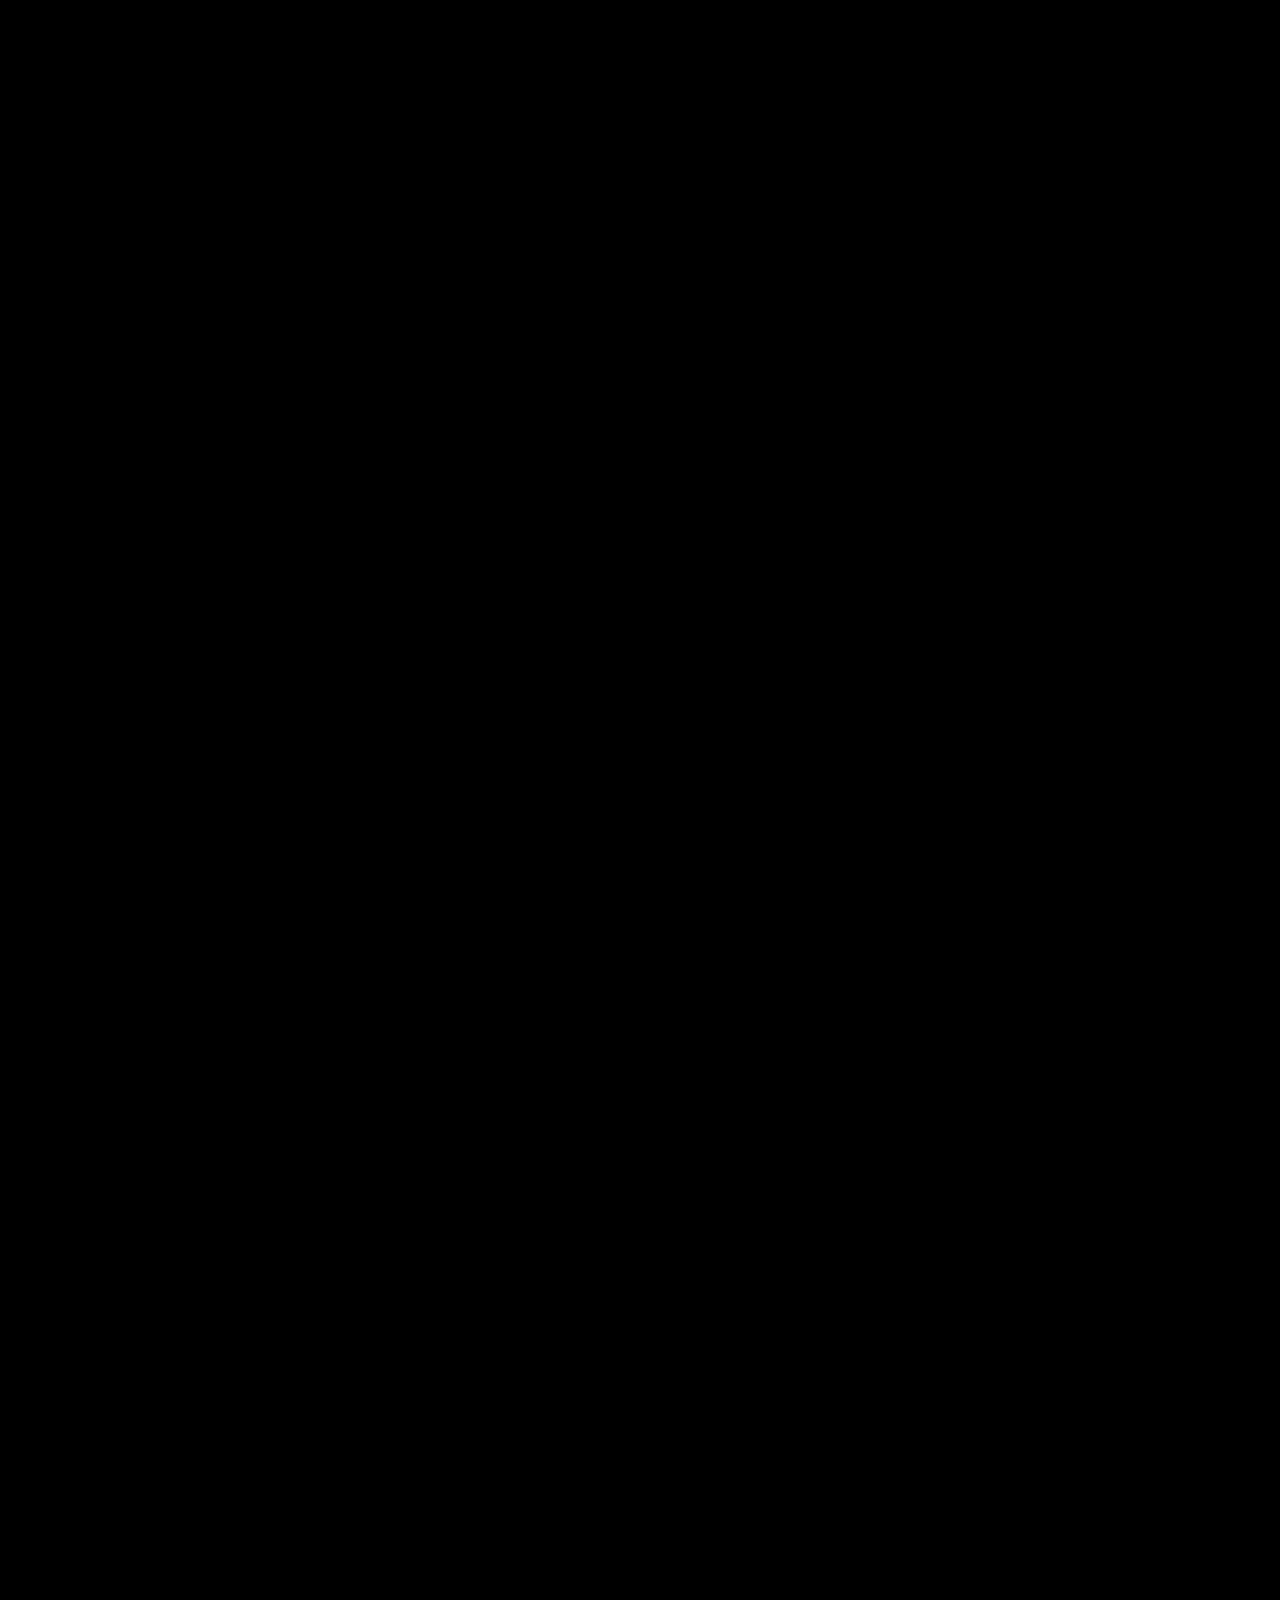
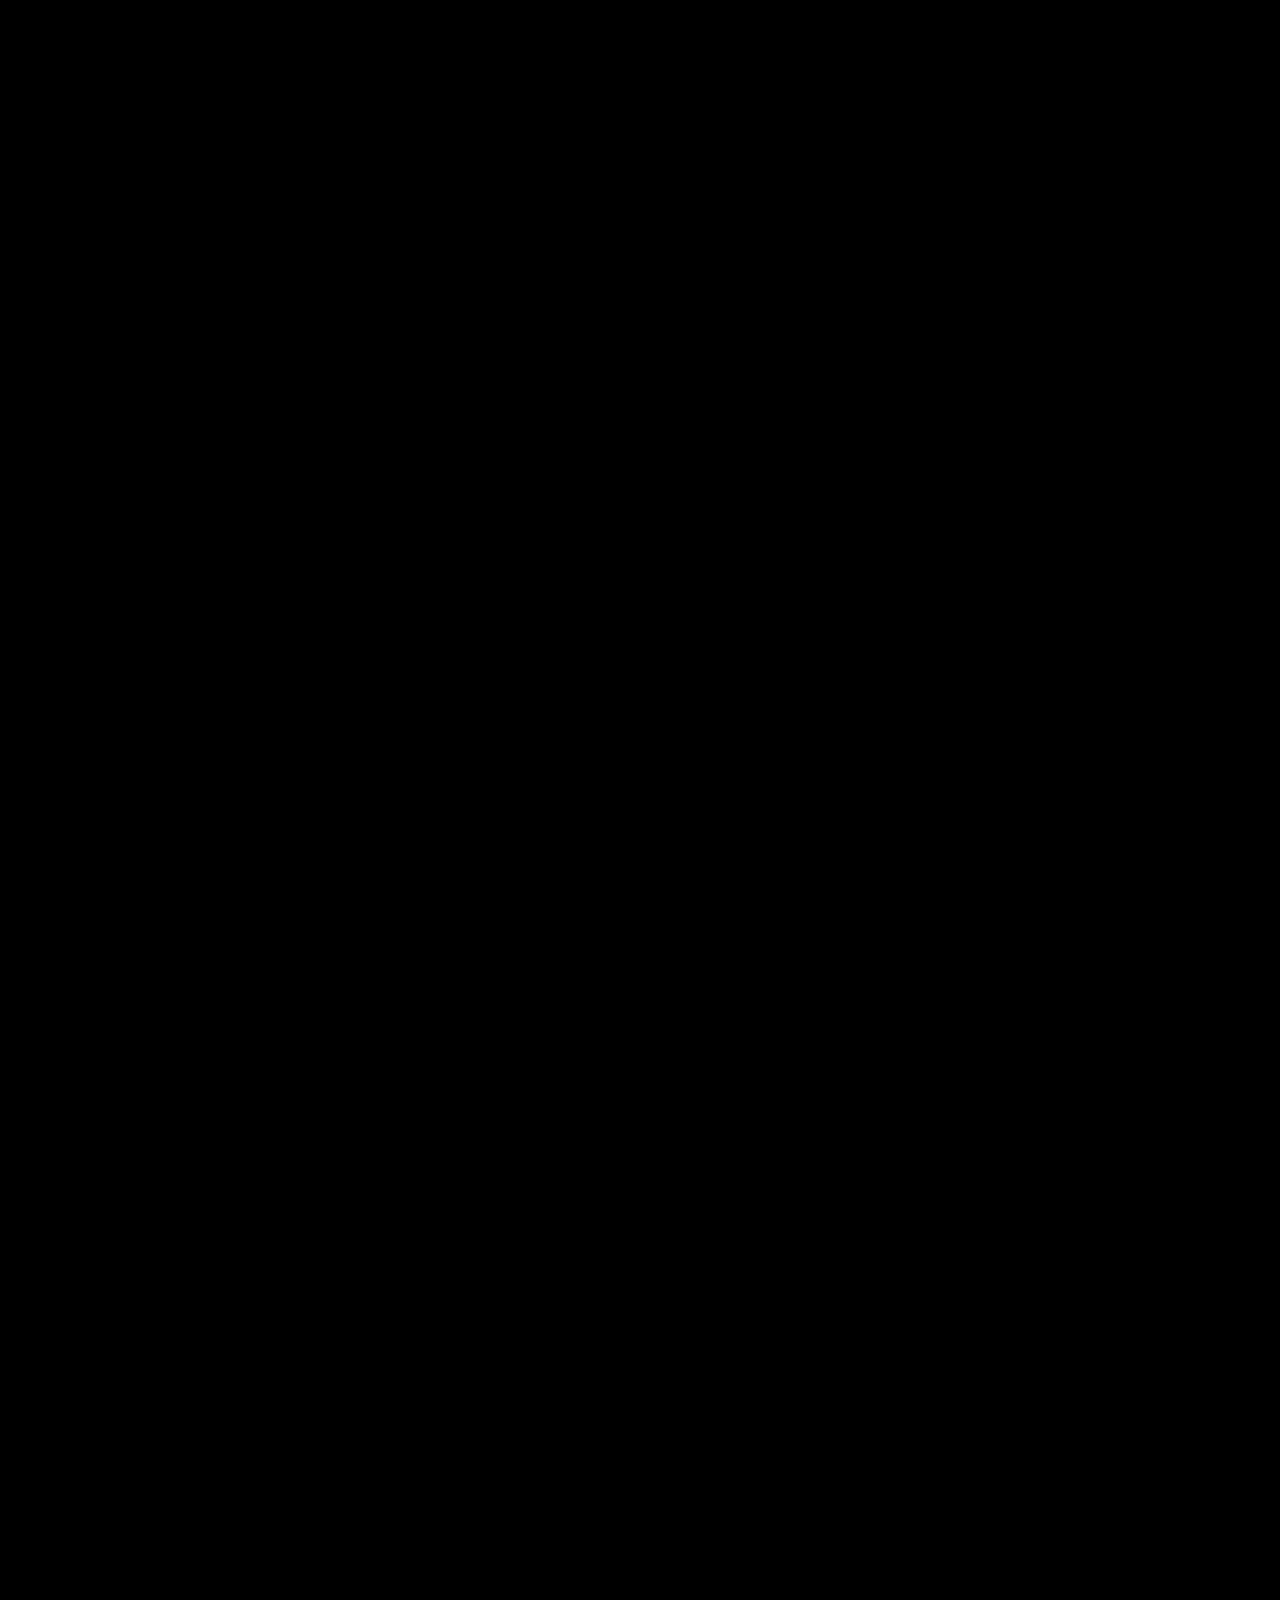
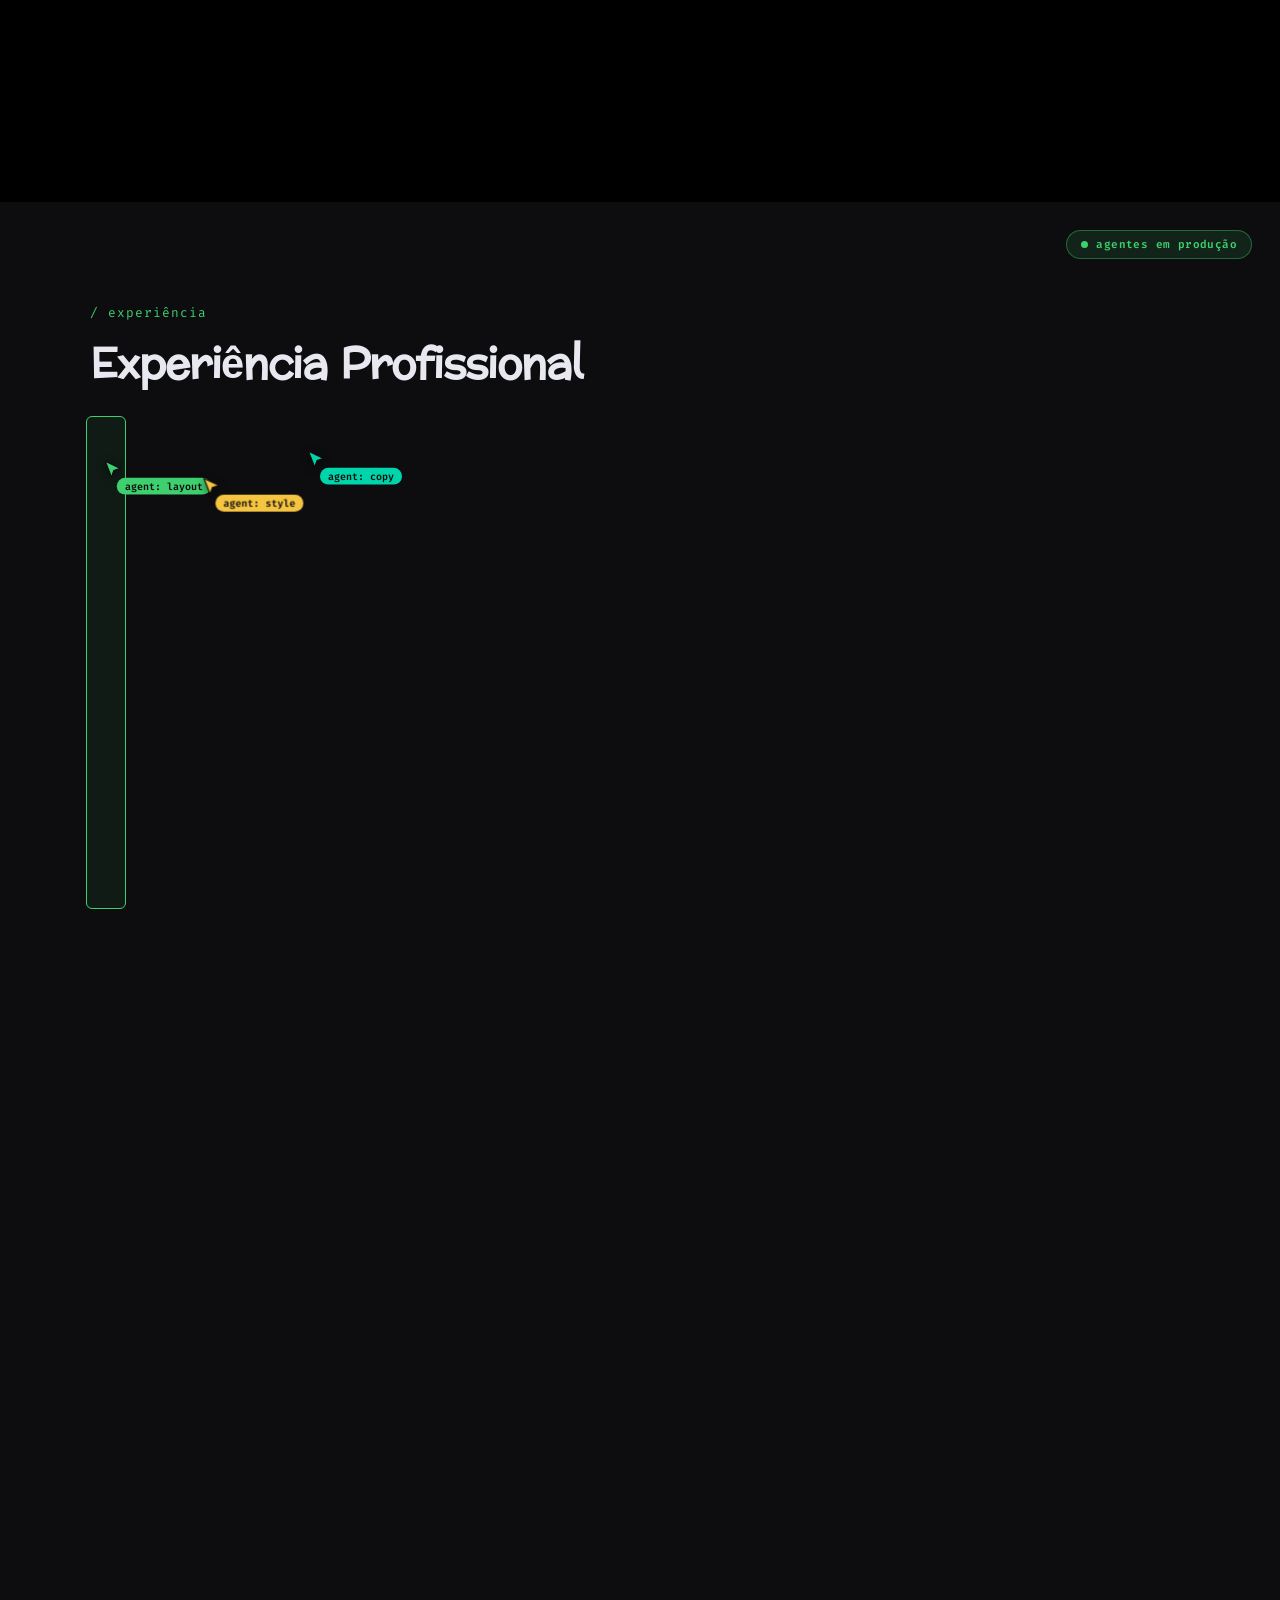
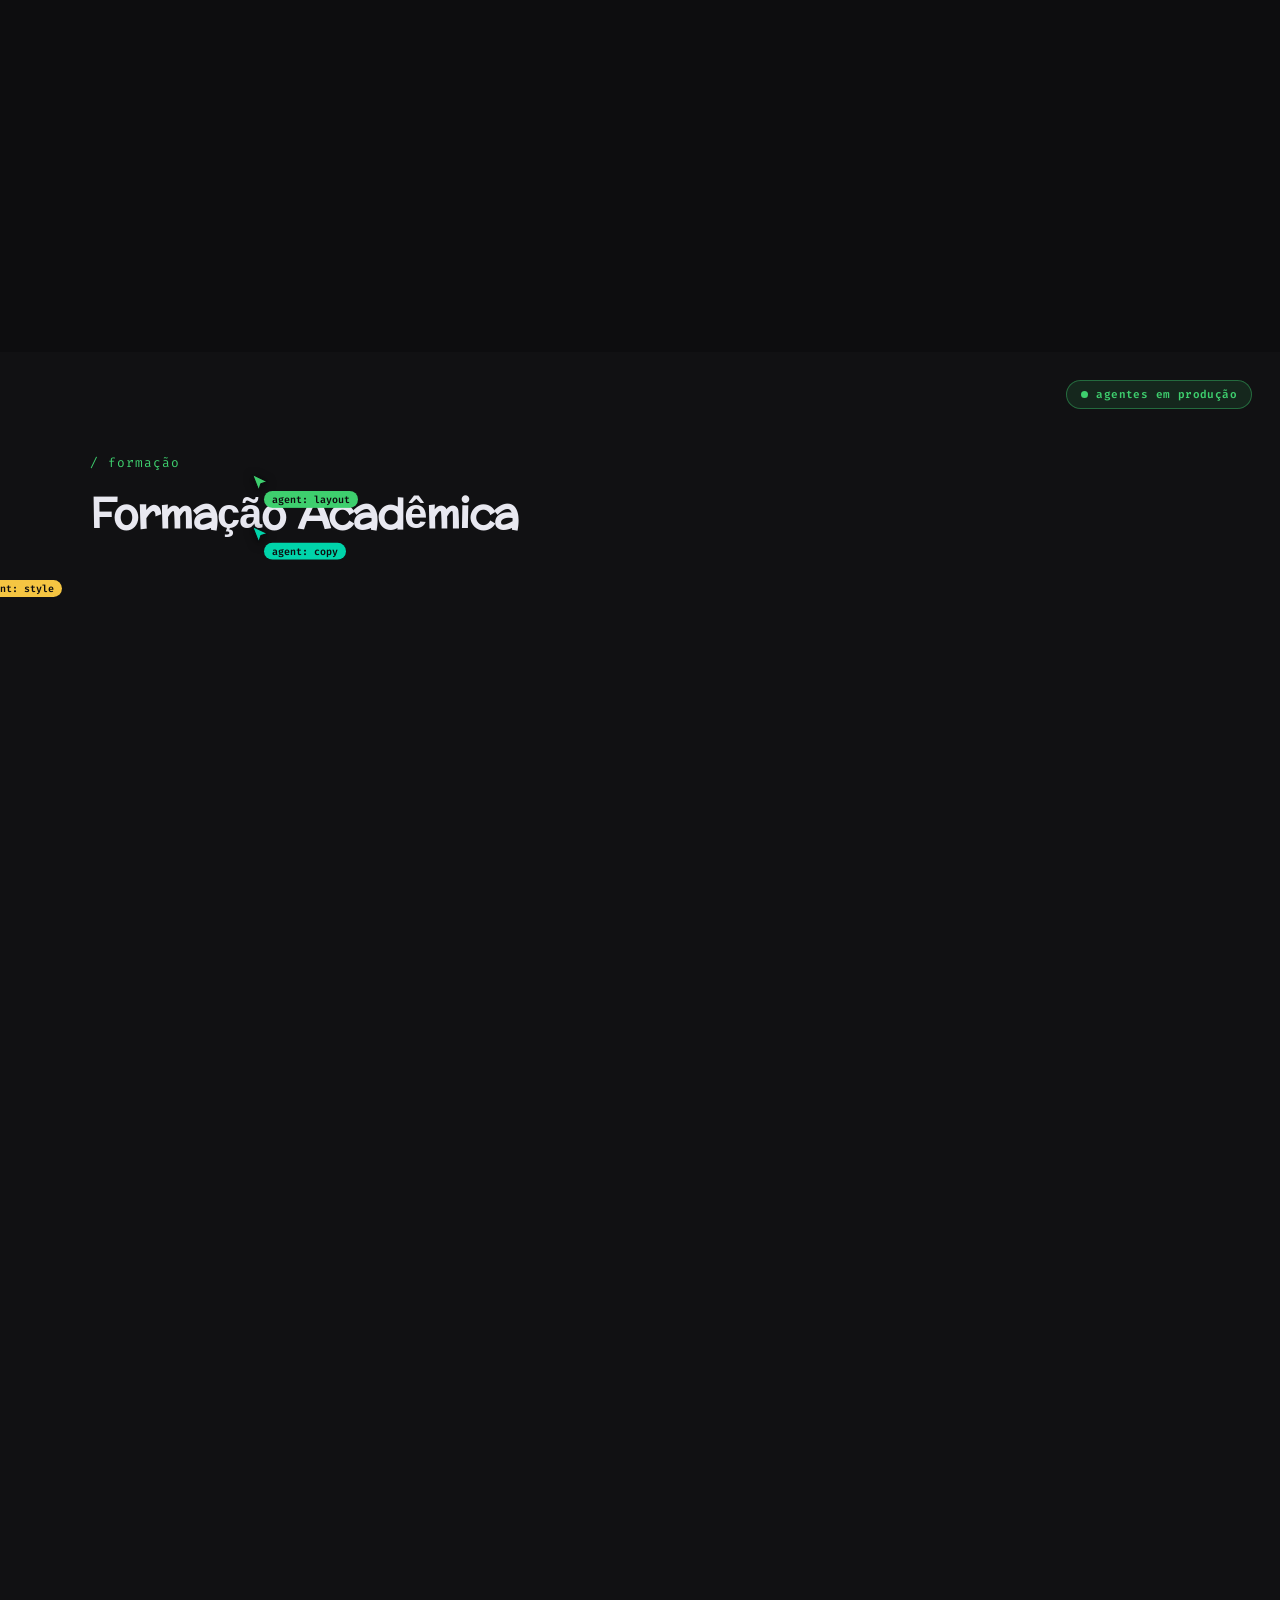
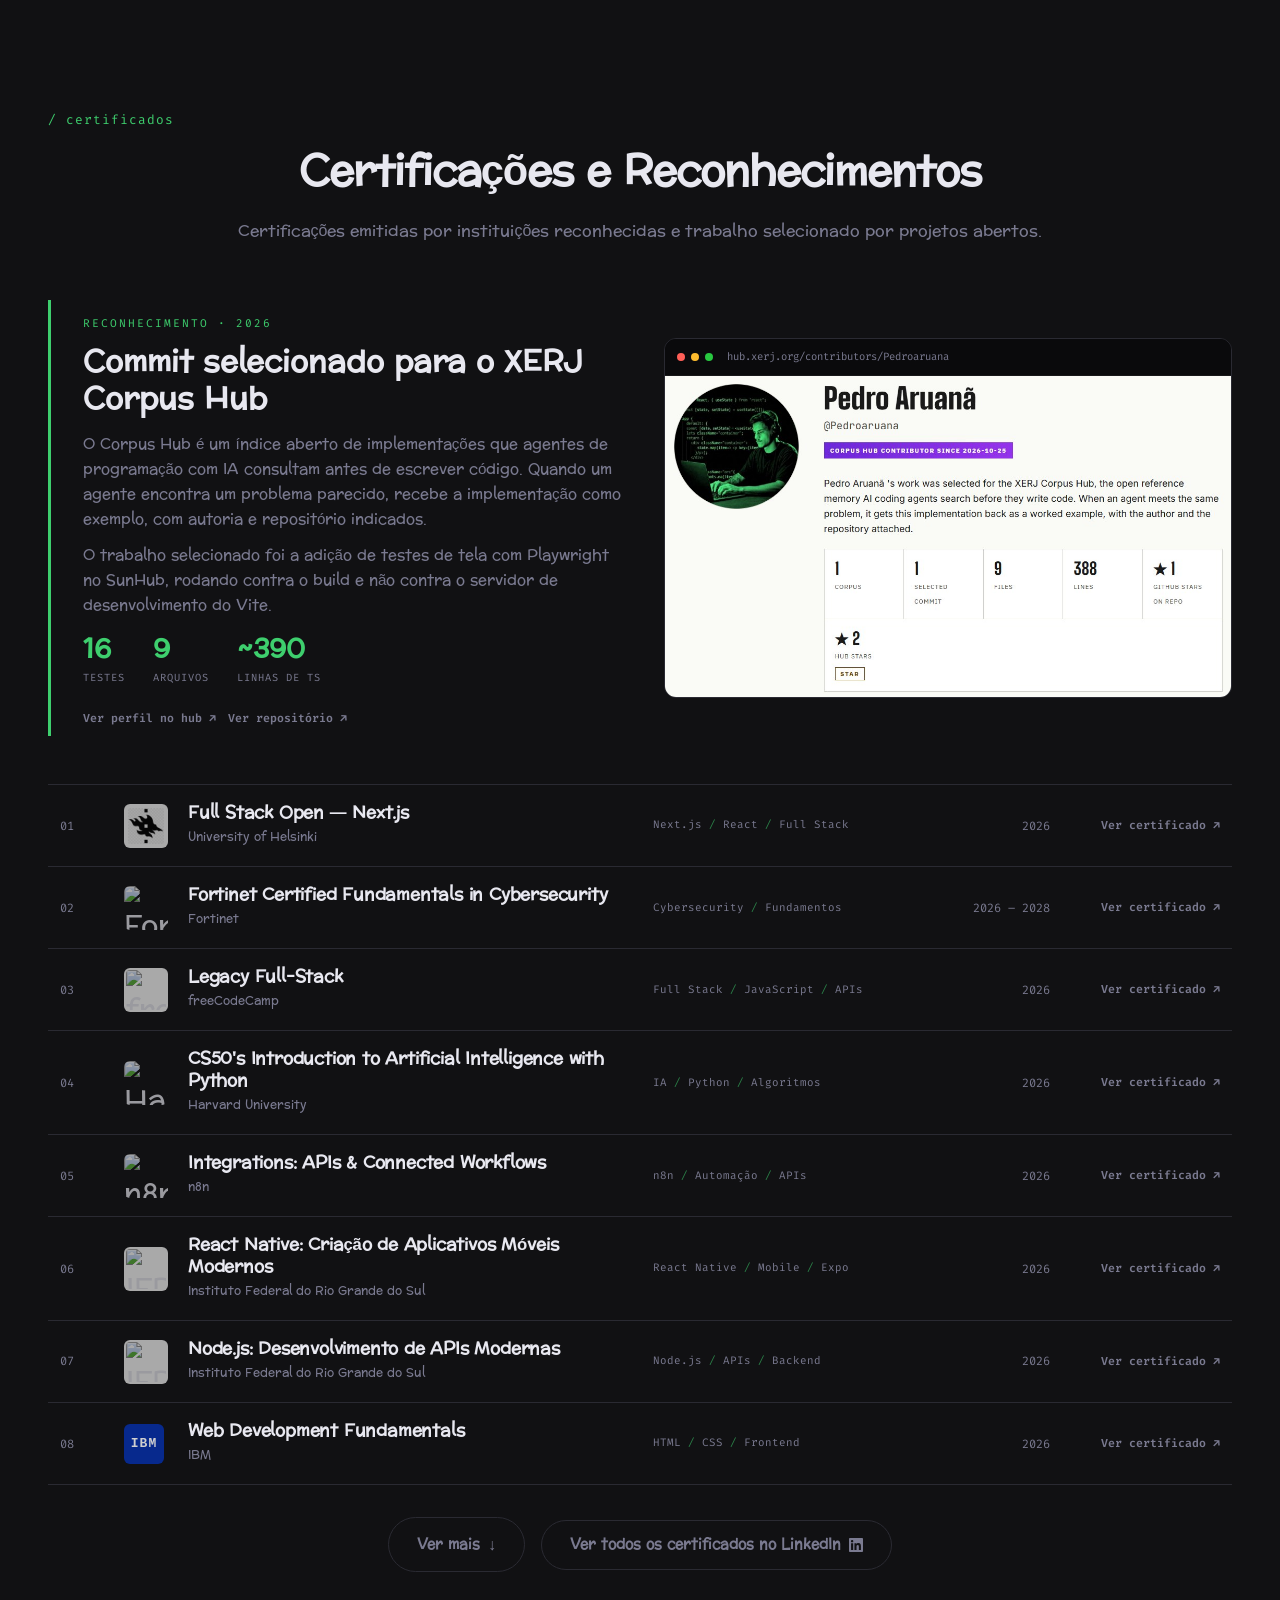
==== commit d25795c2: "repositorios 42+" ====
--- a/index.html
+++ b/index.html
@@ -185,7 +185,7 @@
           </p>
           <div class="about-stats" id="aboutStats">
             <div class="stat">
-              <span class="stat-num" data-count-to="41" data-suffix="+">0+</span>
+              <span class="stat-num" data-count-to="42" data-suffix="+">0+</span>
               <span class="stat-label" data-i18n="about.stat1">Repositórios no ar</span>
             </div>
             <div class="stat">
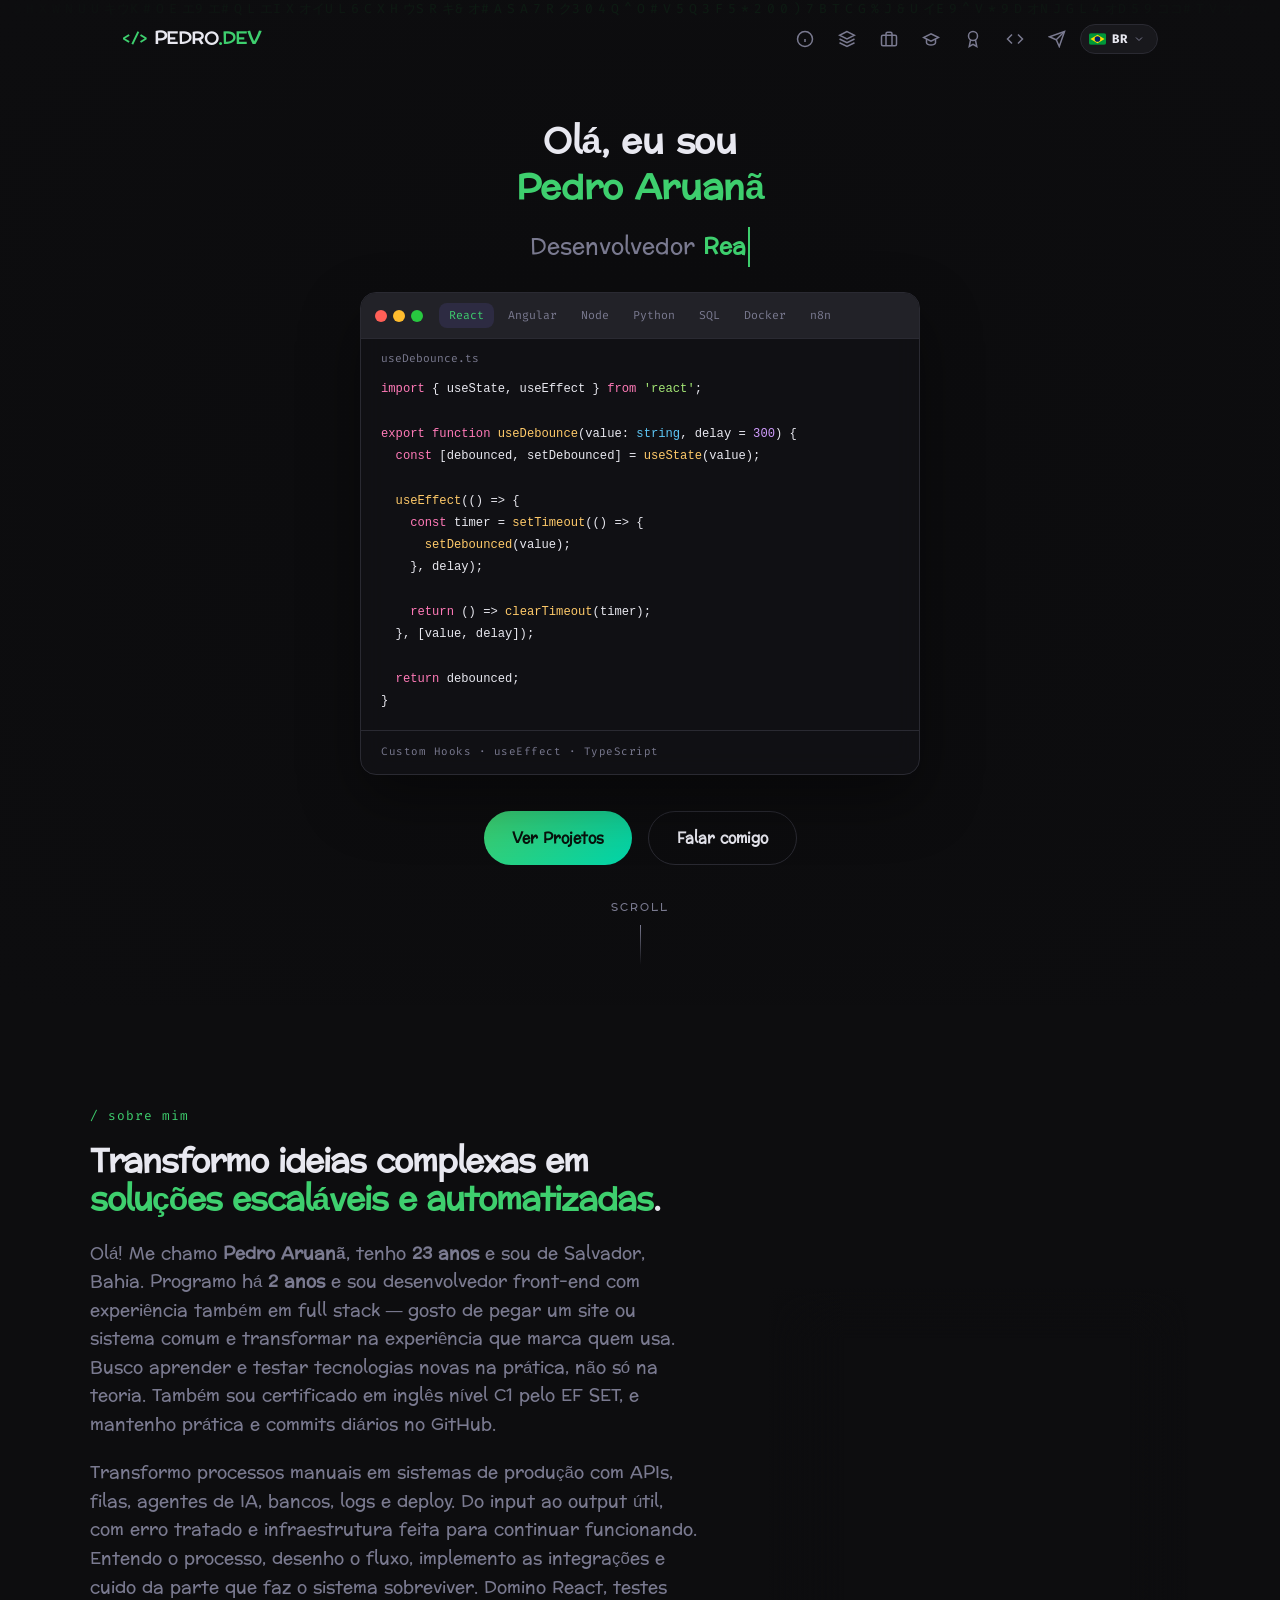
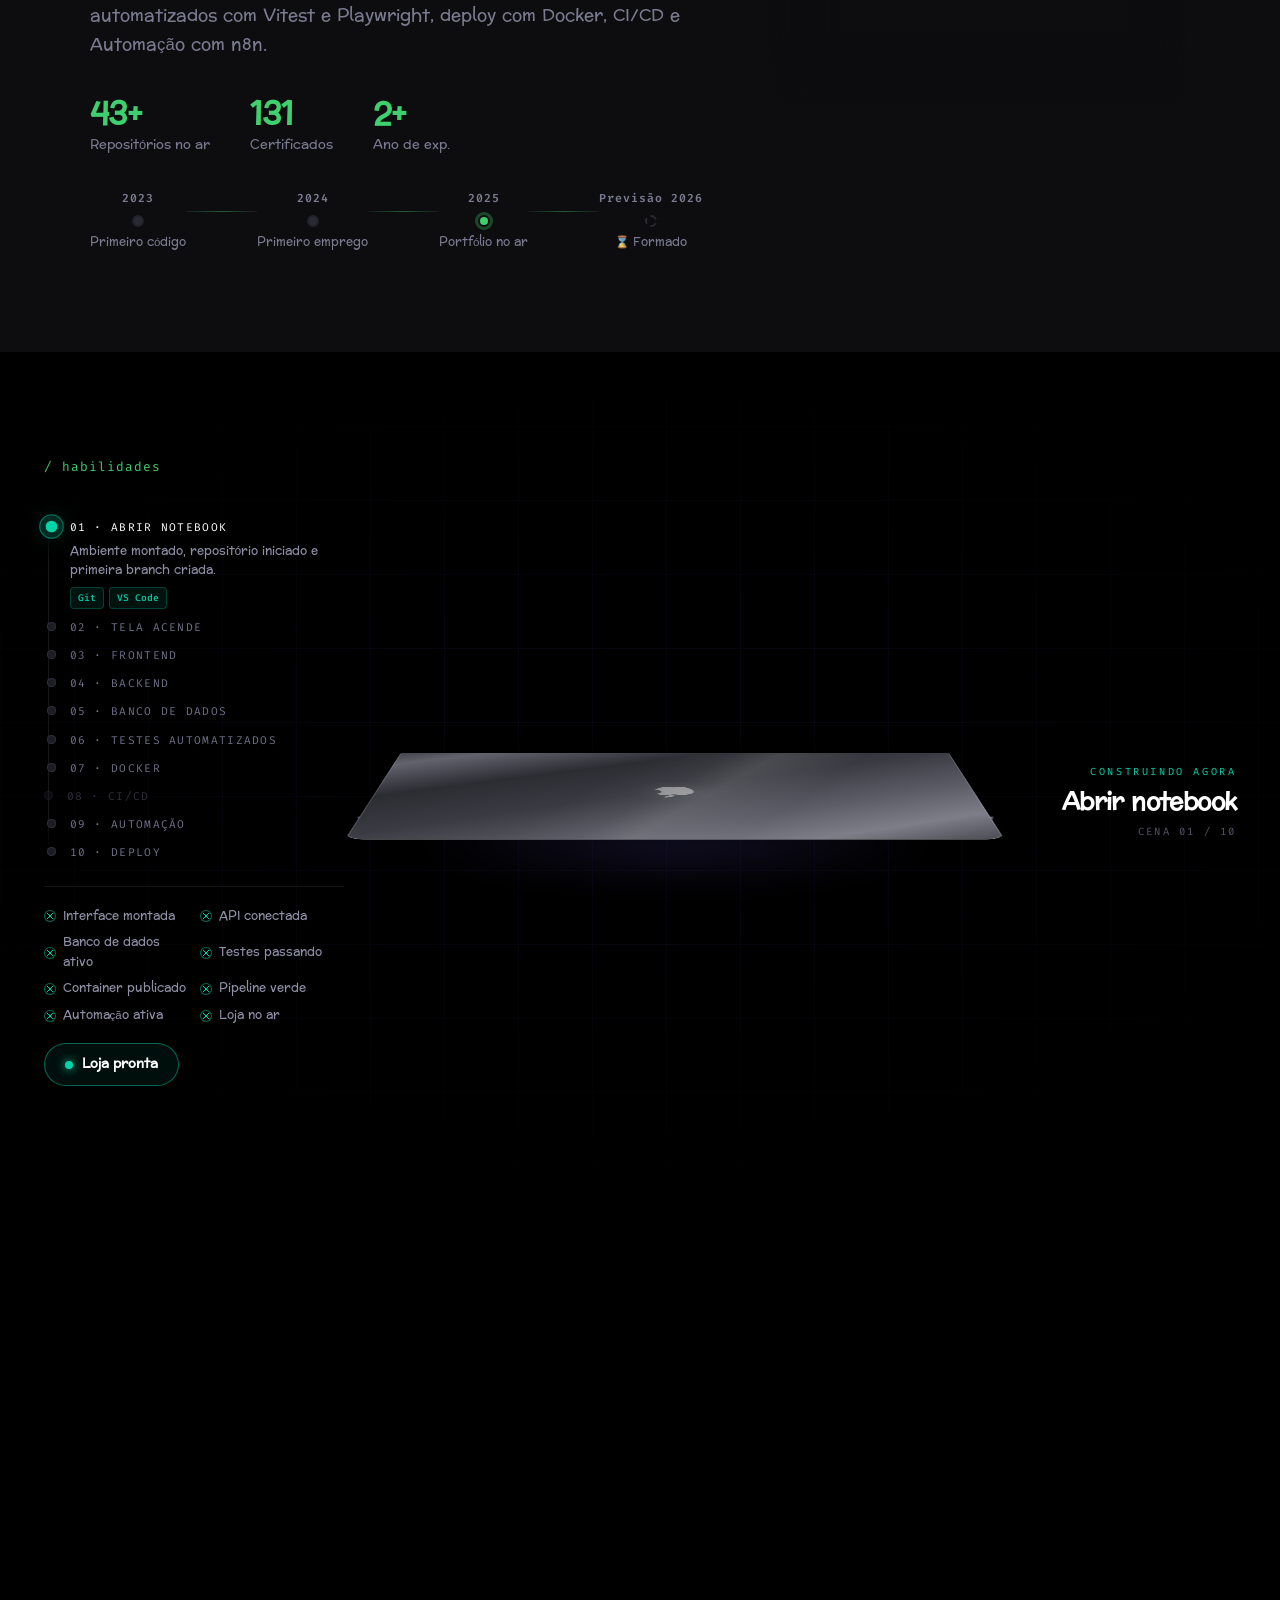
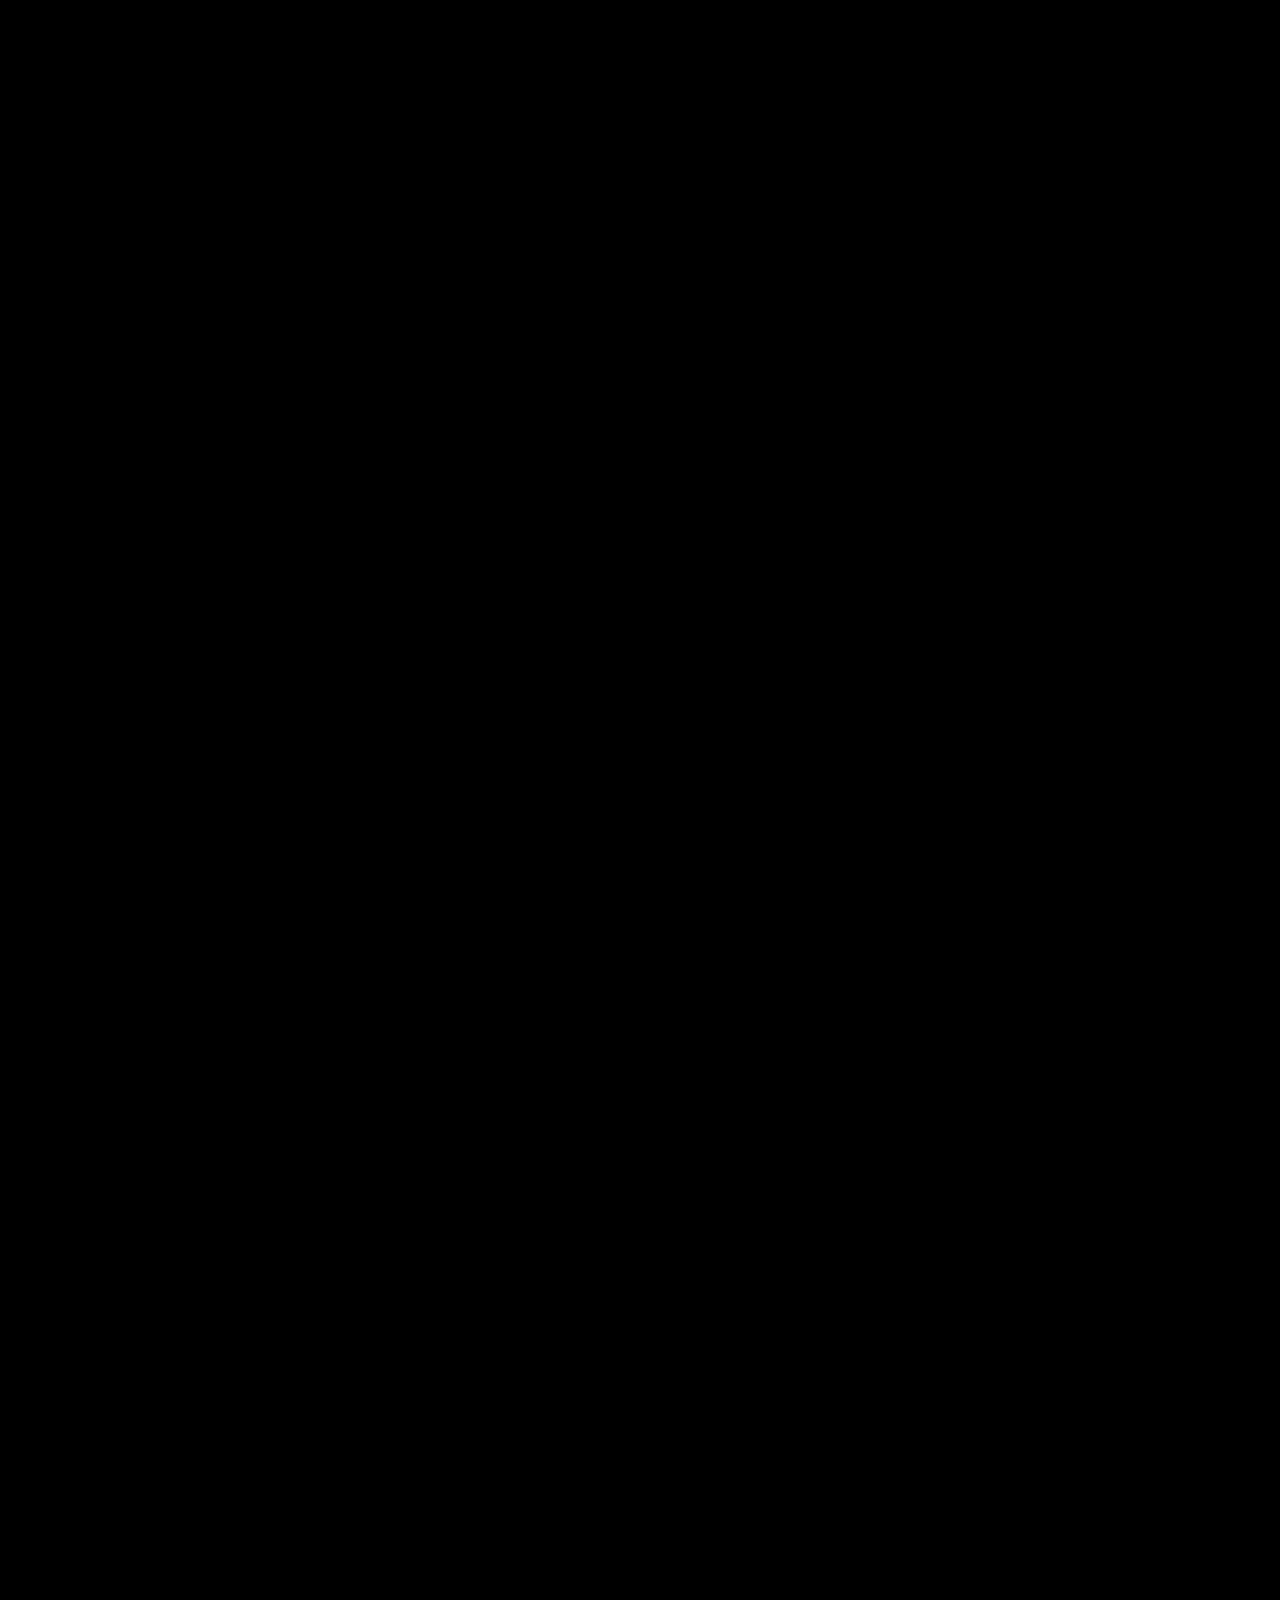
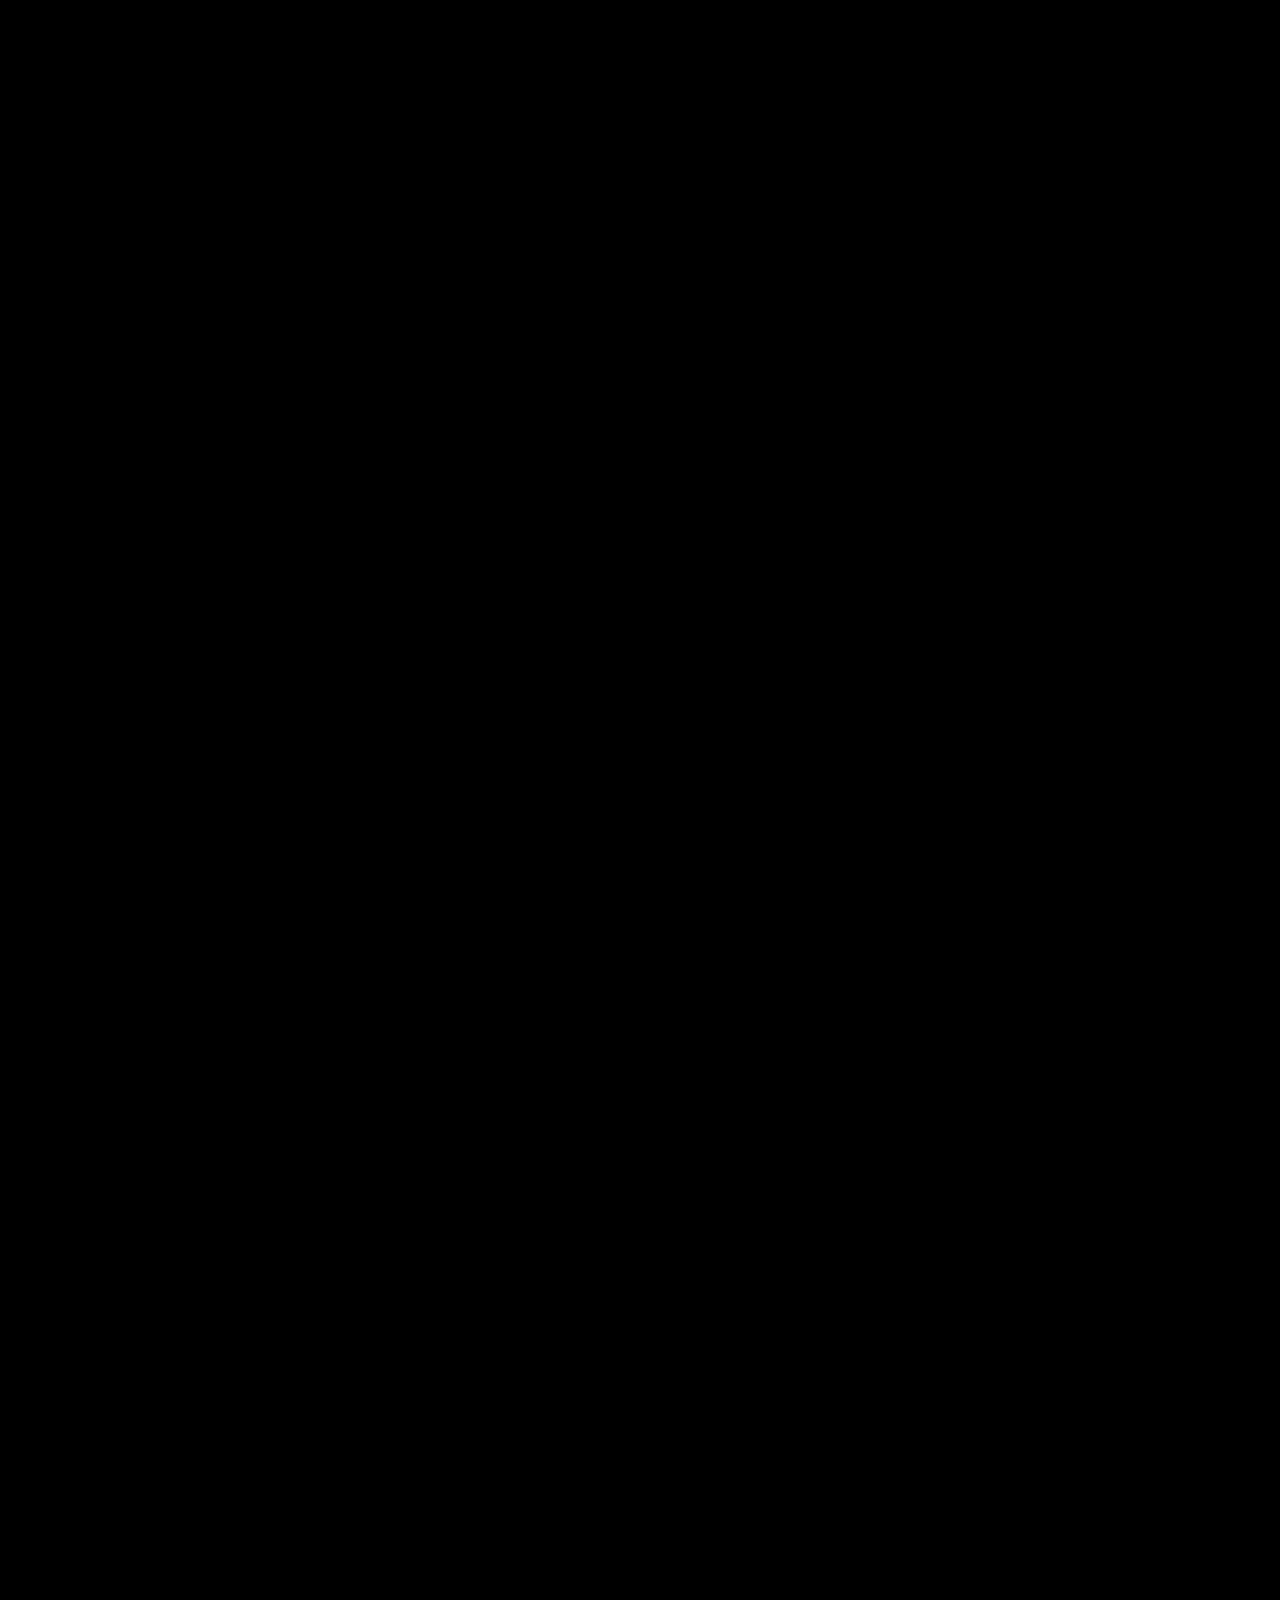
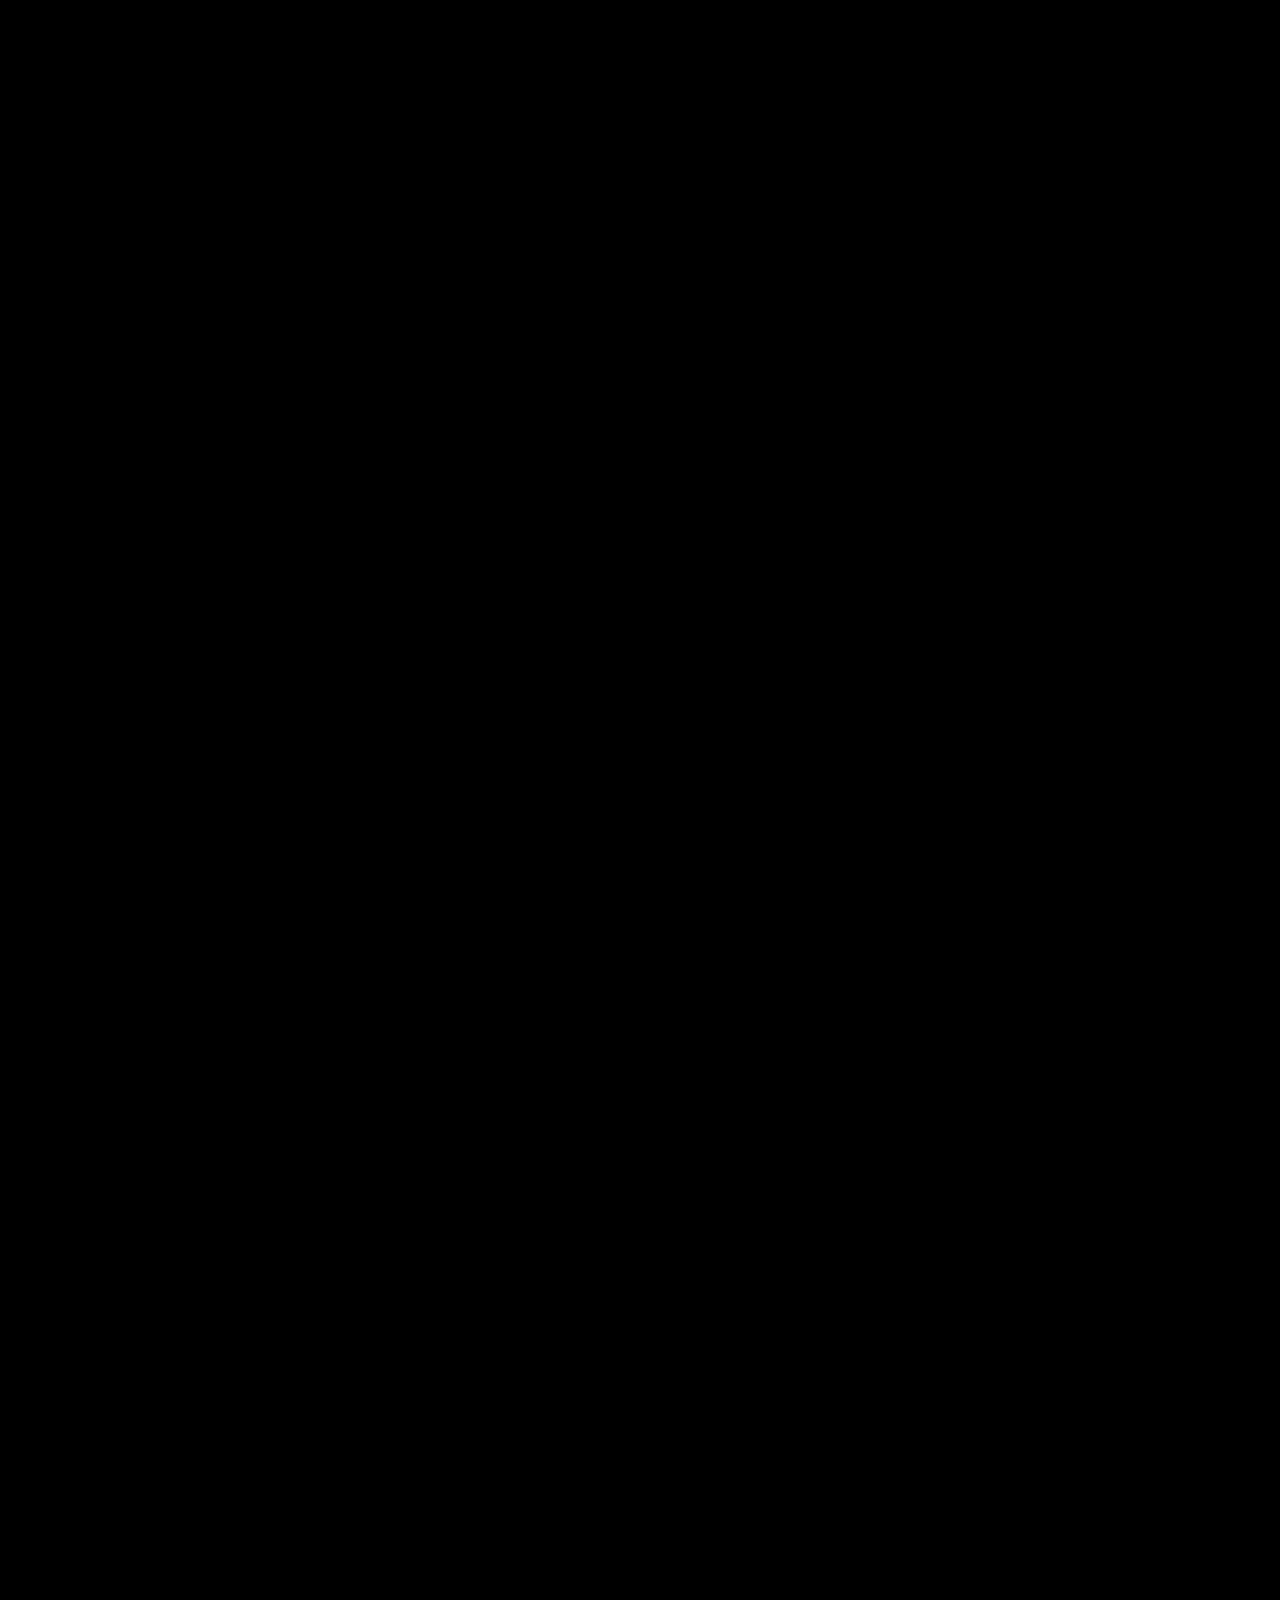
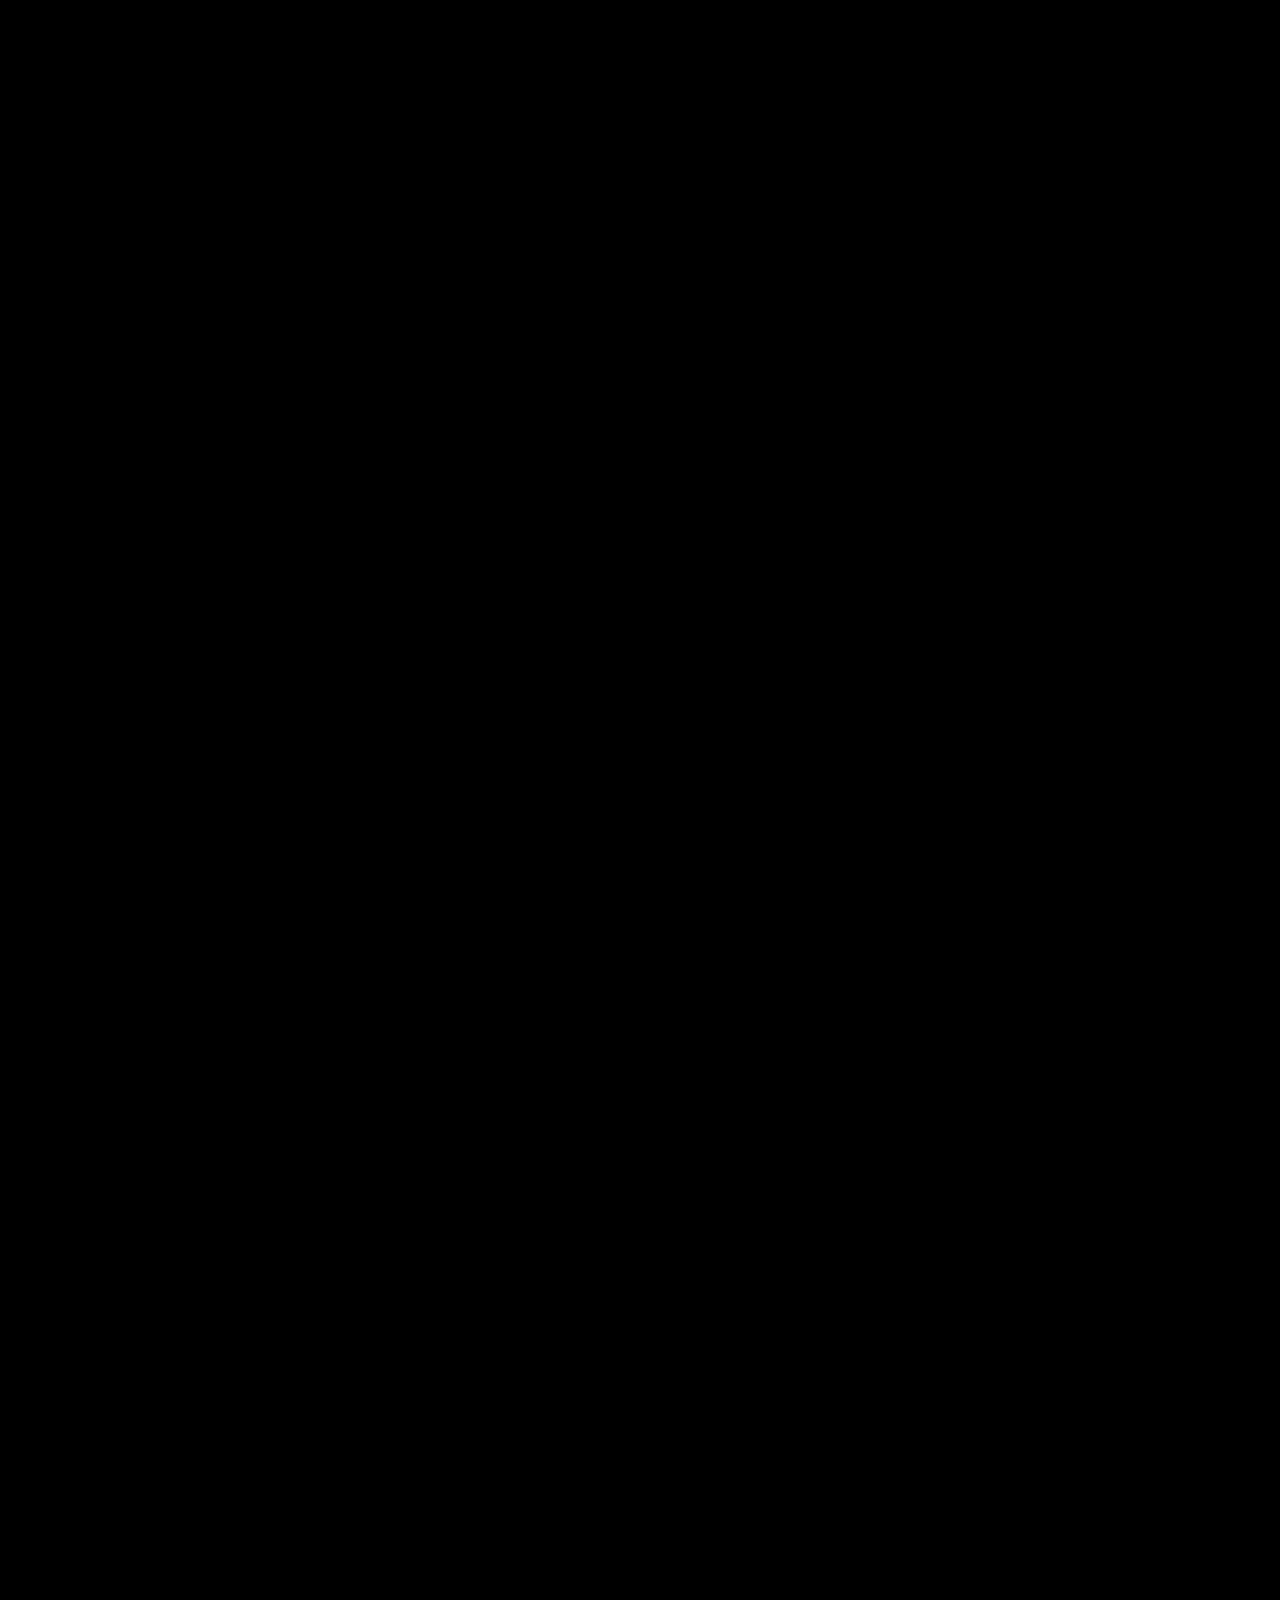
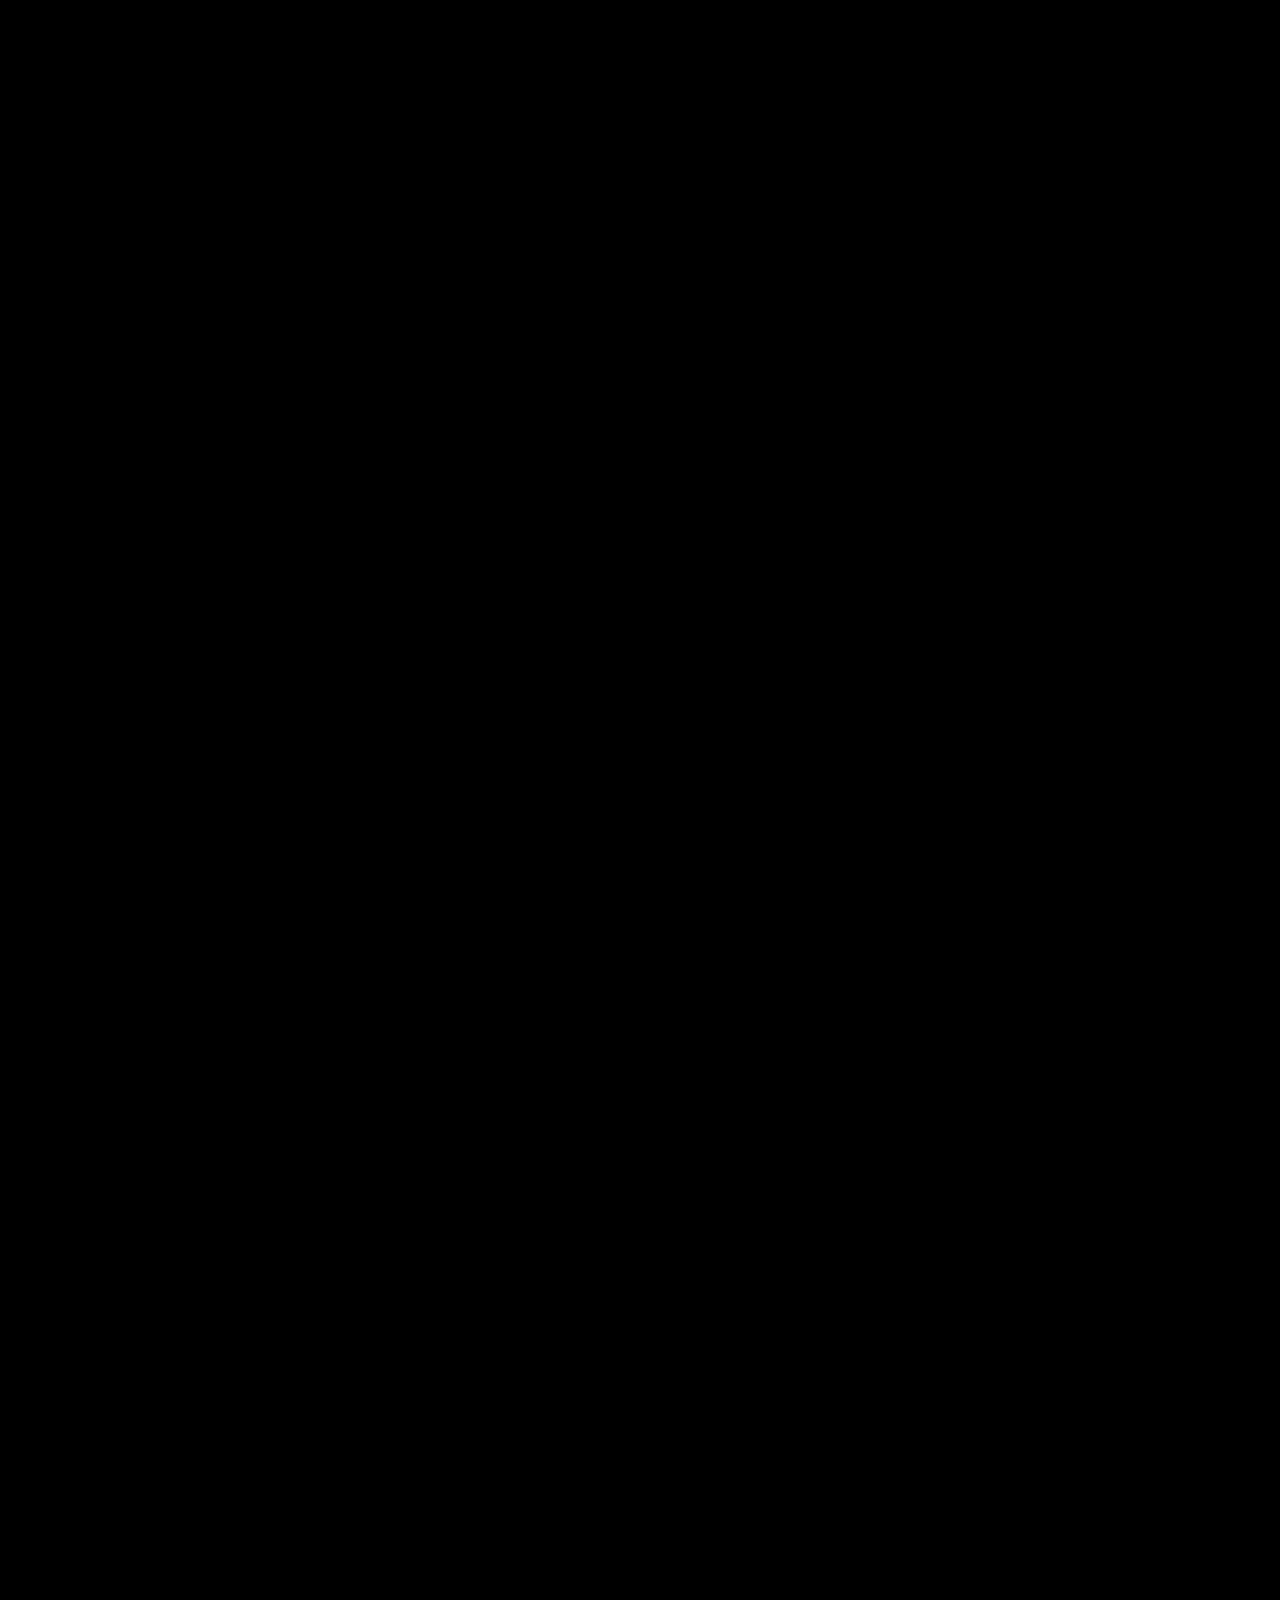
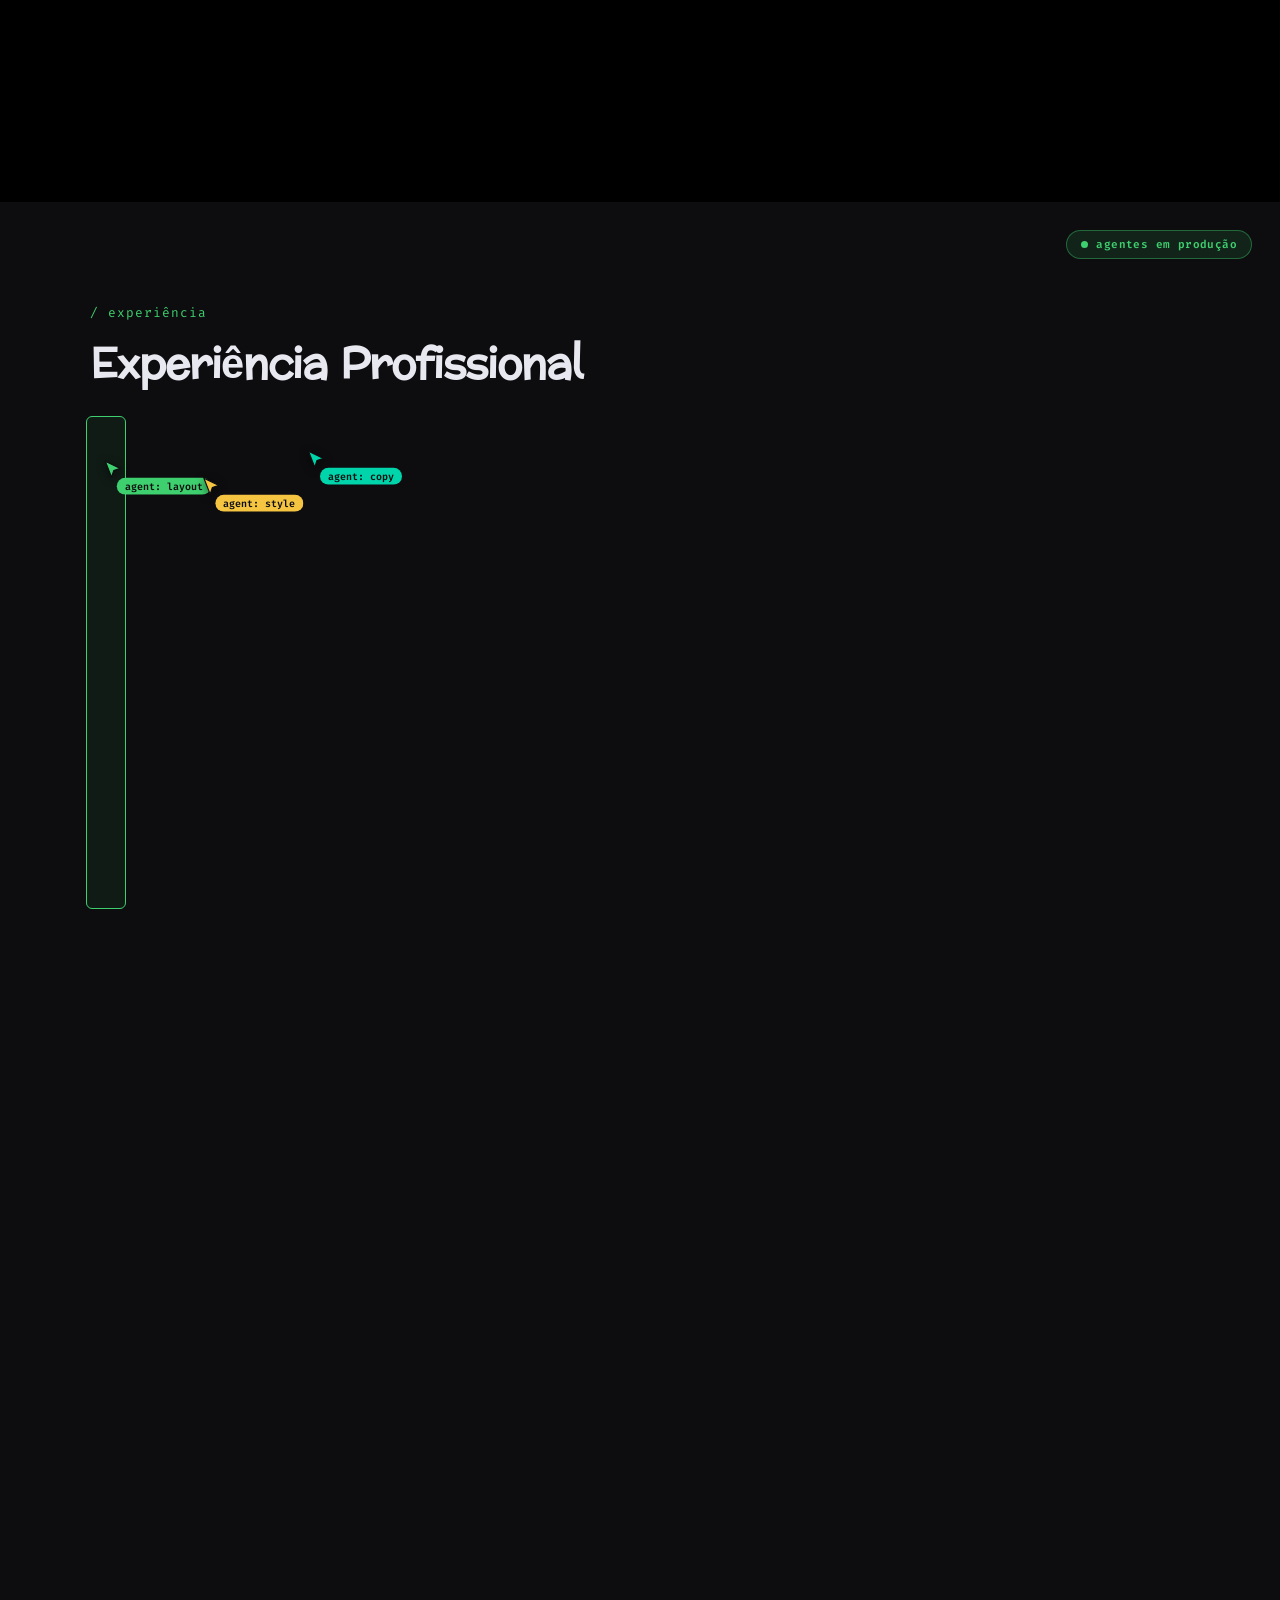
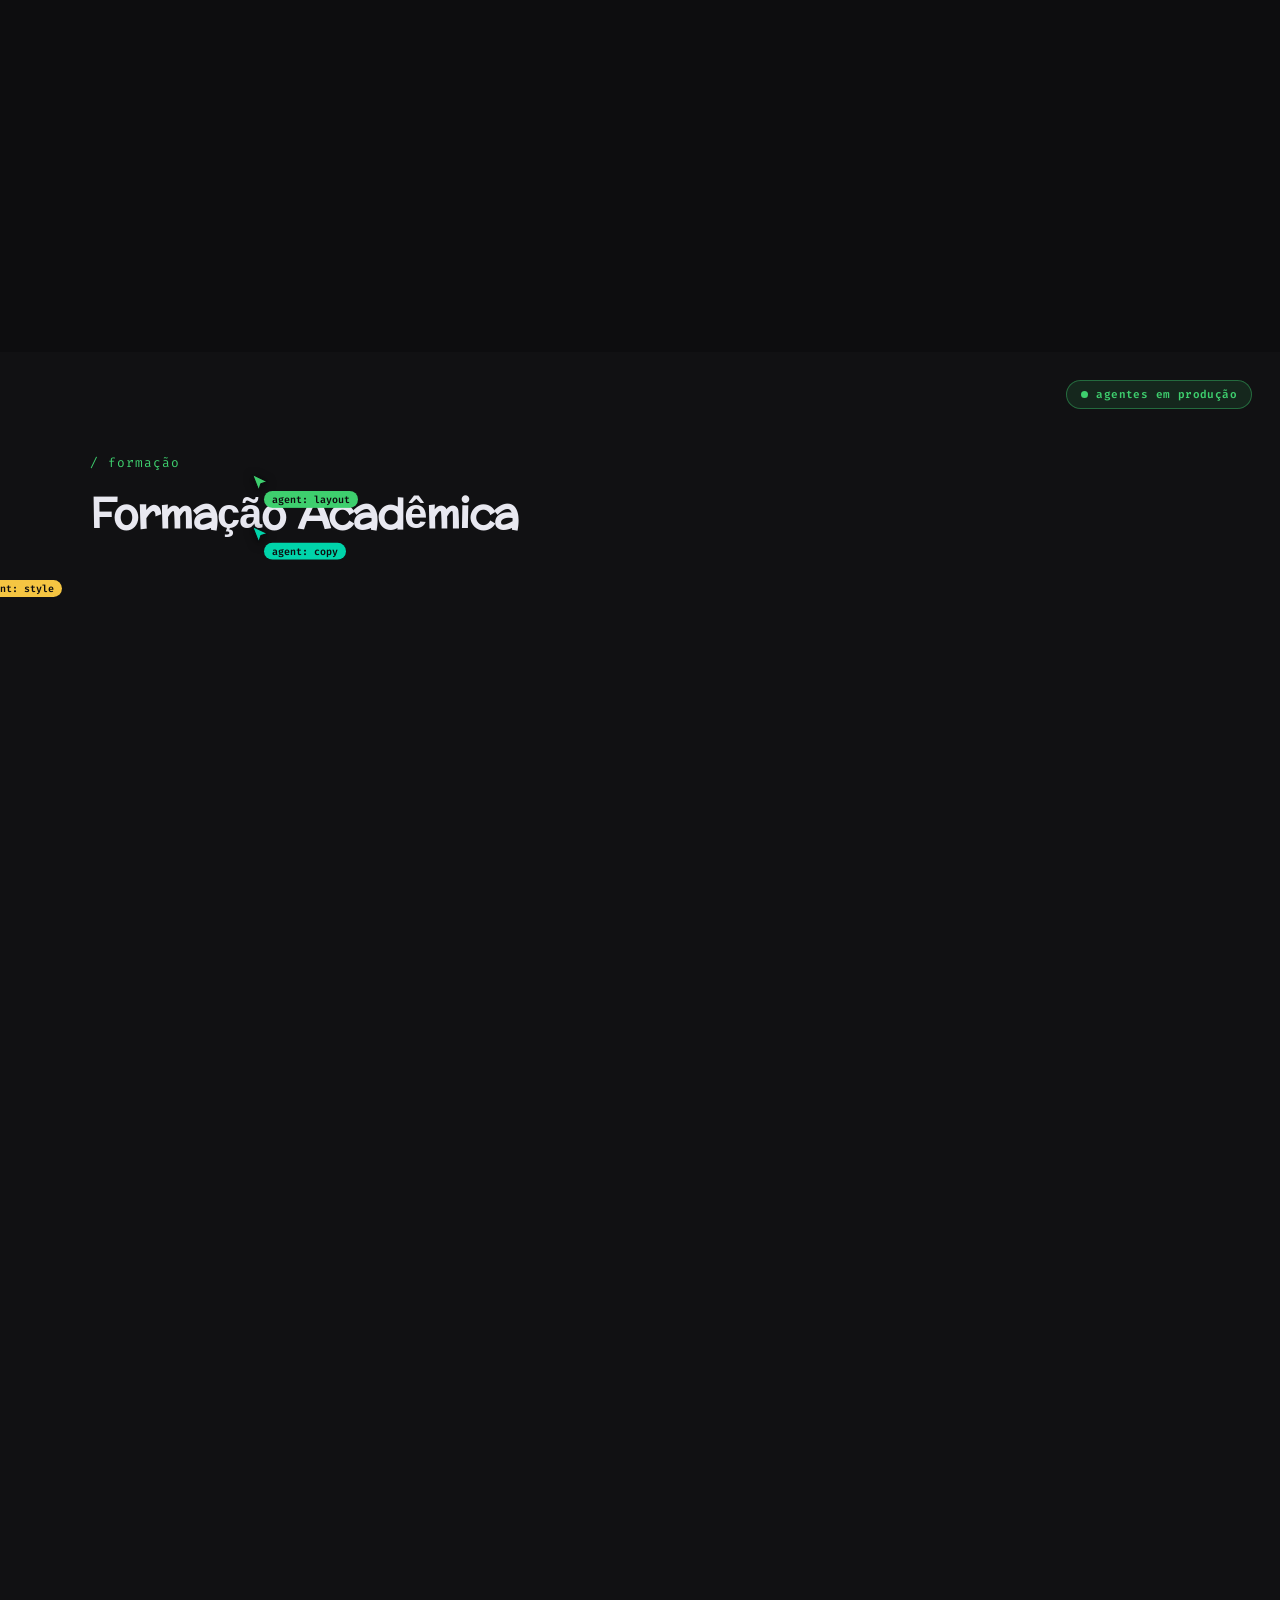
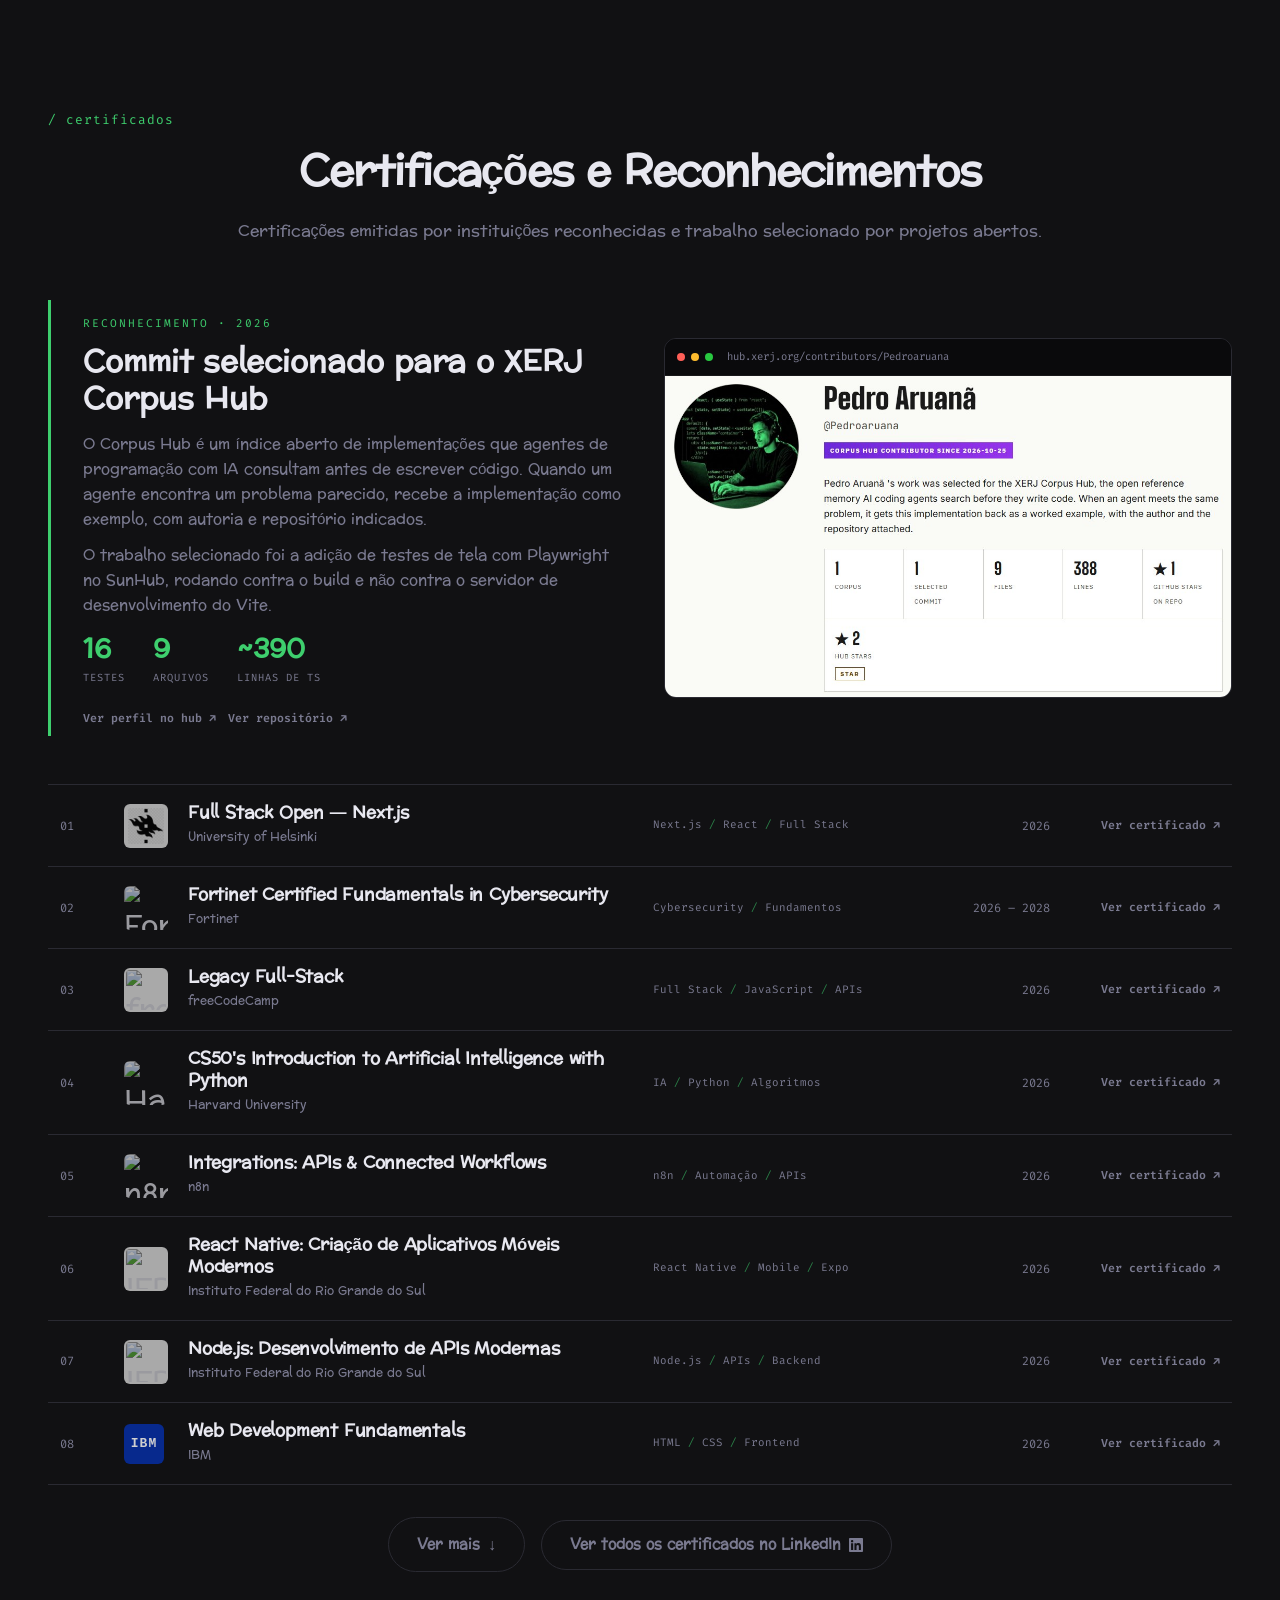
==== commit 9293516e: "repositorios 43+" ====
--- a/index.html
+++ b/index.html
@@ -185,7 +185,7 @@
           </p>
           <div class="about-stats" id="aboutStats">
             <div class="stat">
-              <span class="stat-num" data-count-to="42" data-suffix="+">0+</span>
+              <span class="stat-num" data-count-to="43" data-suffix="+">0+</span>
               <span class="stat-label" data-i18n="about.stat1">Repositórios no ar</span>
             </div>
             <div class="stat">
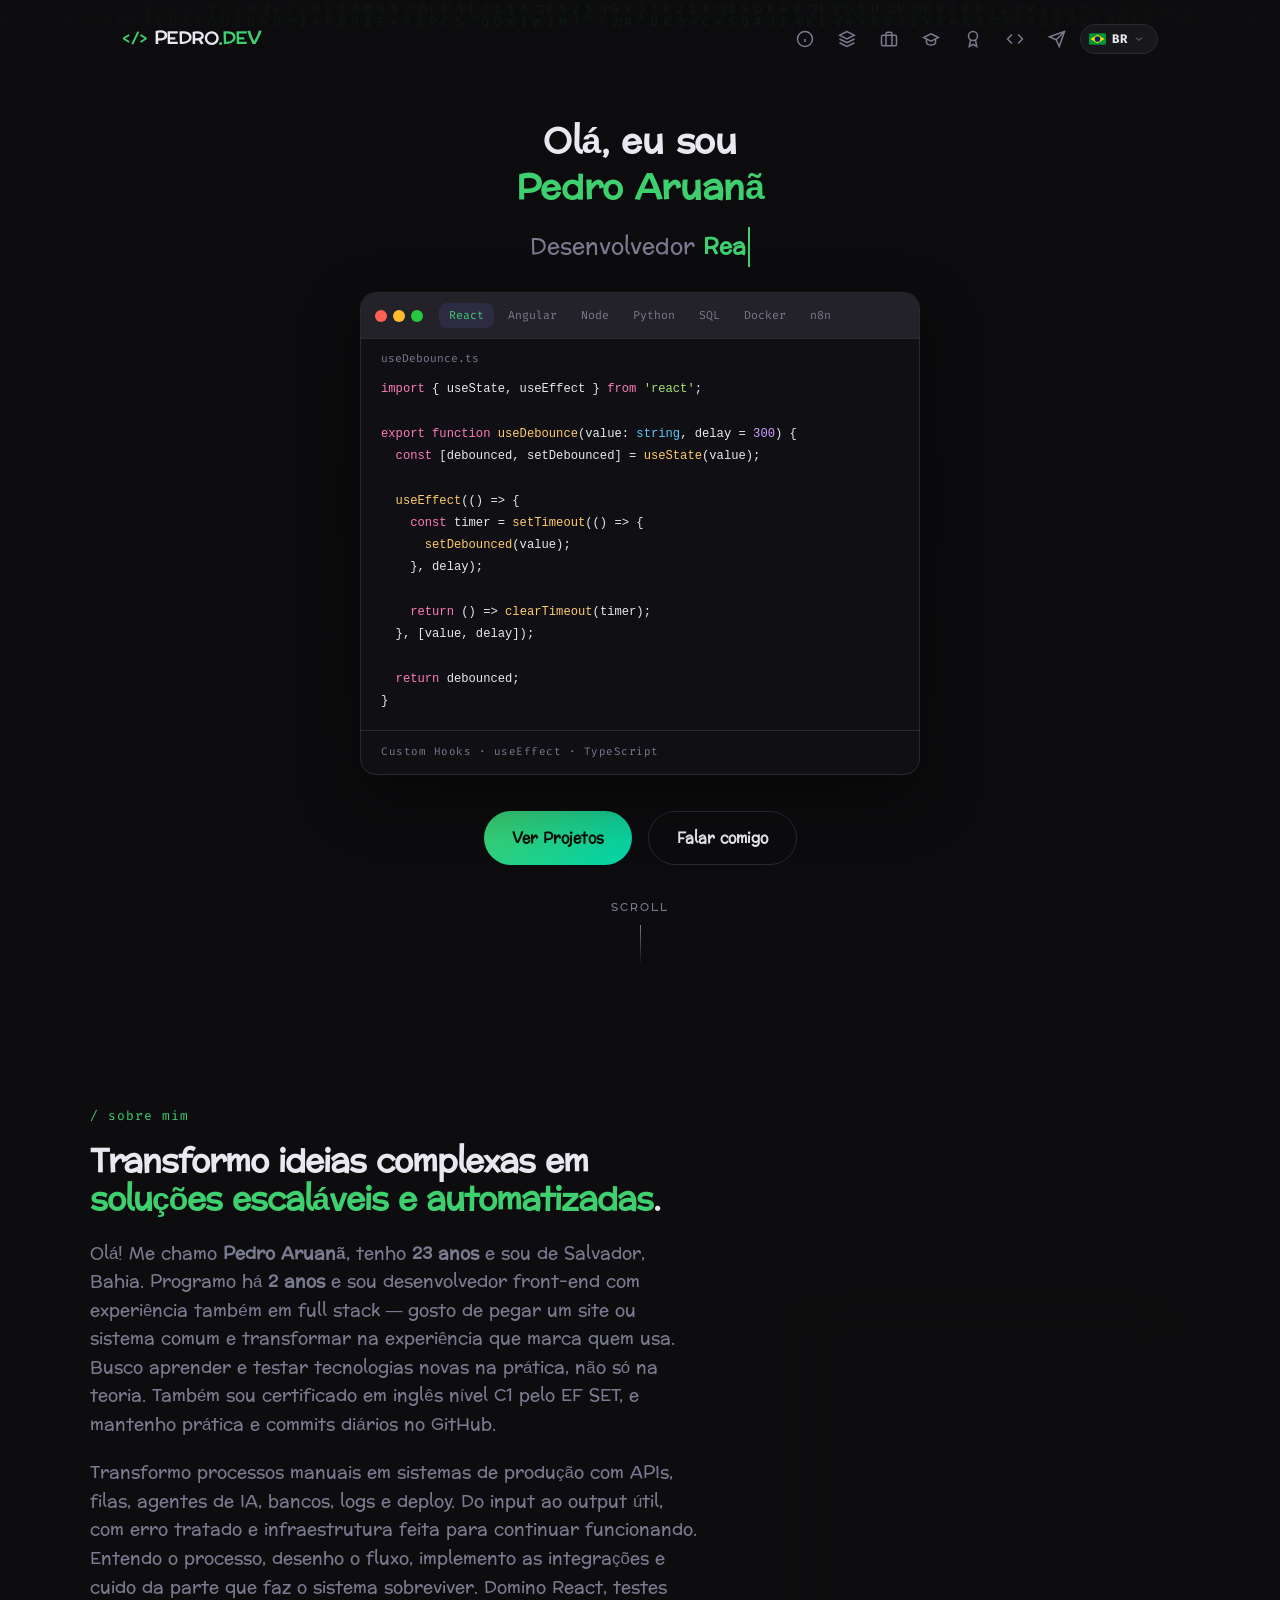
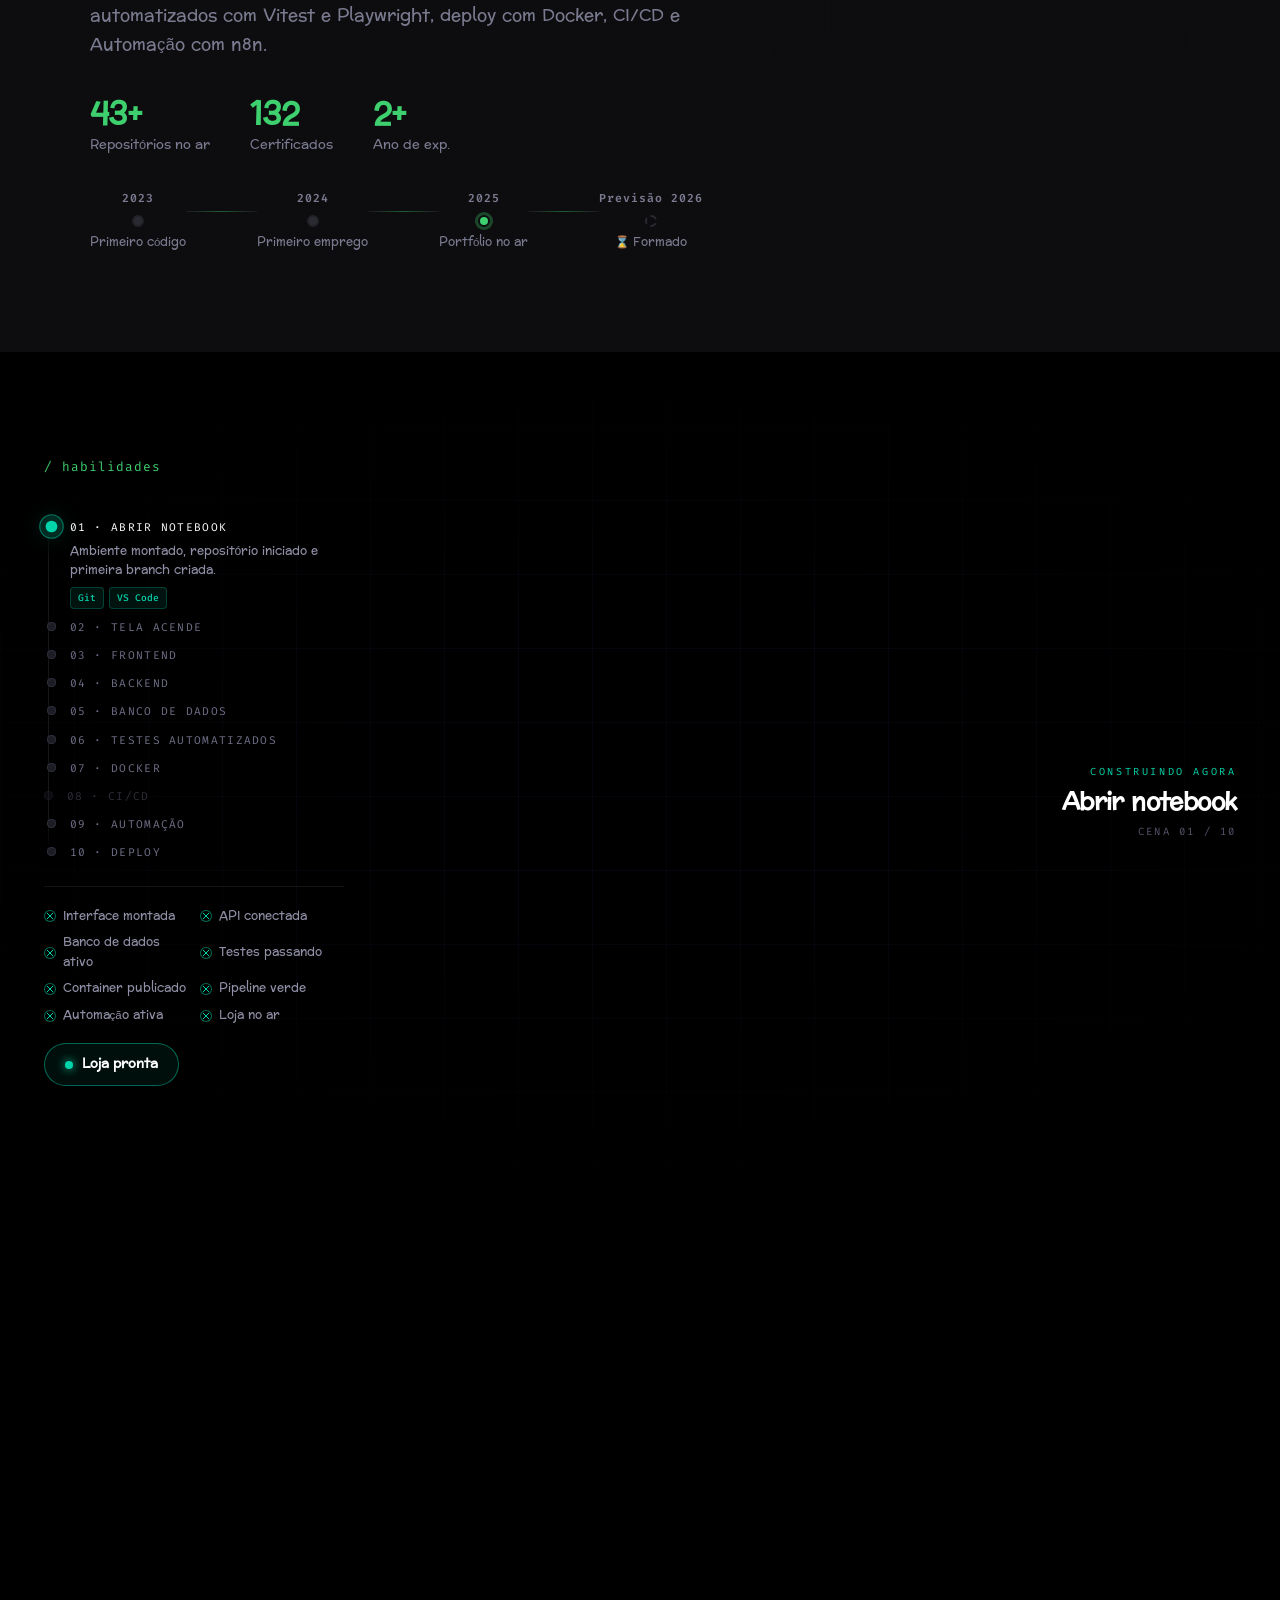
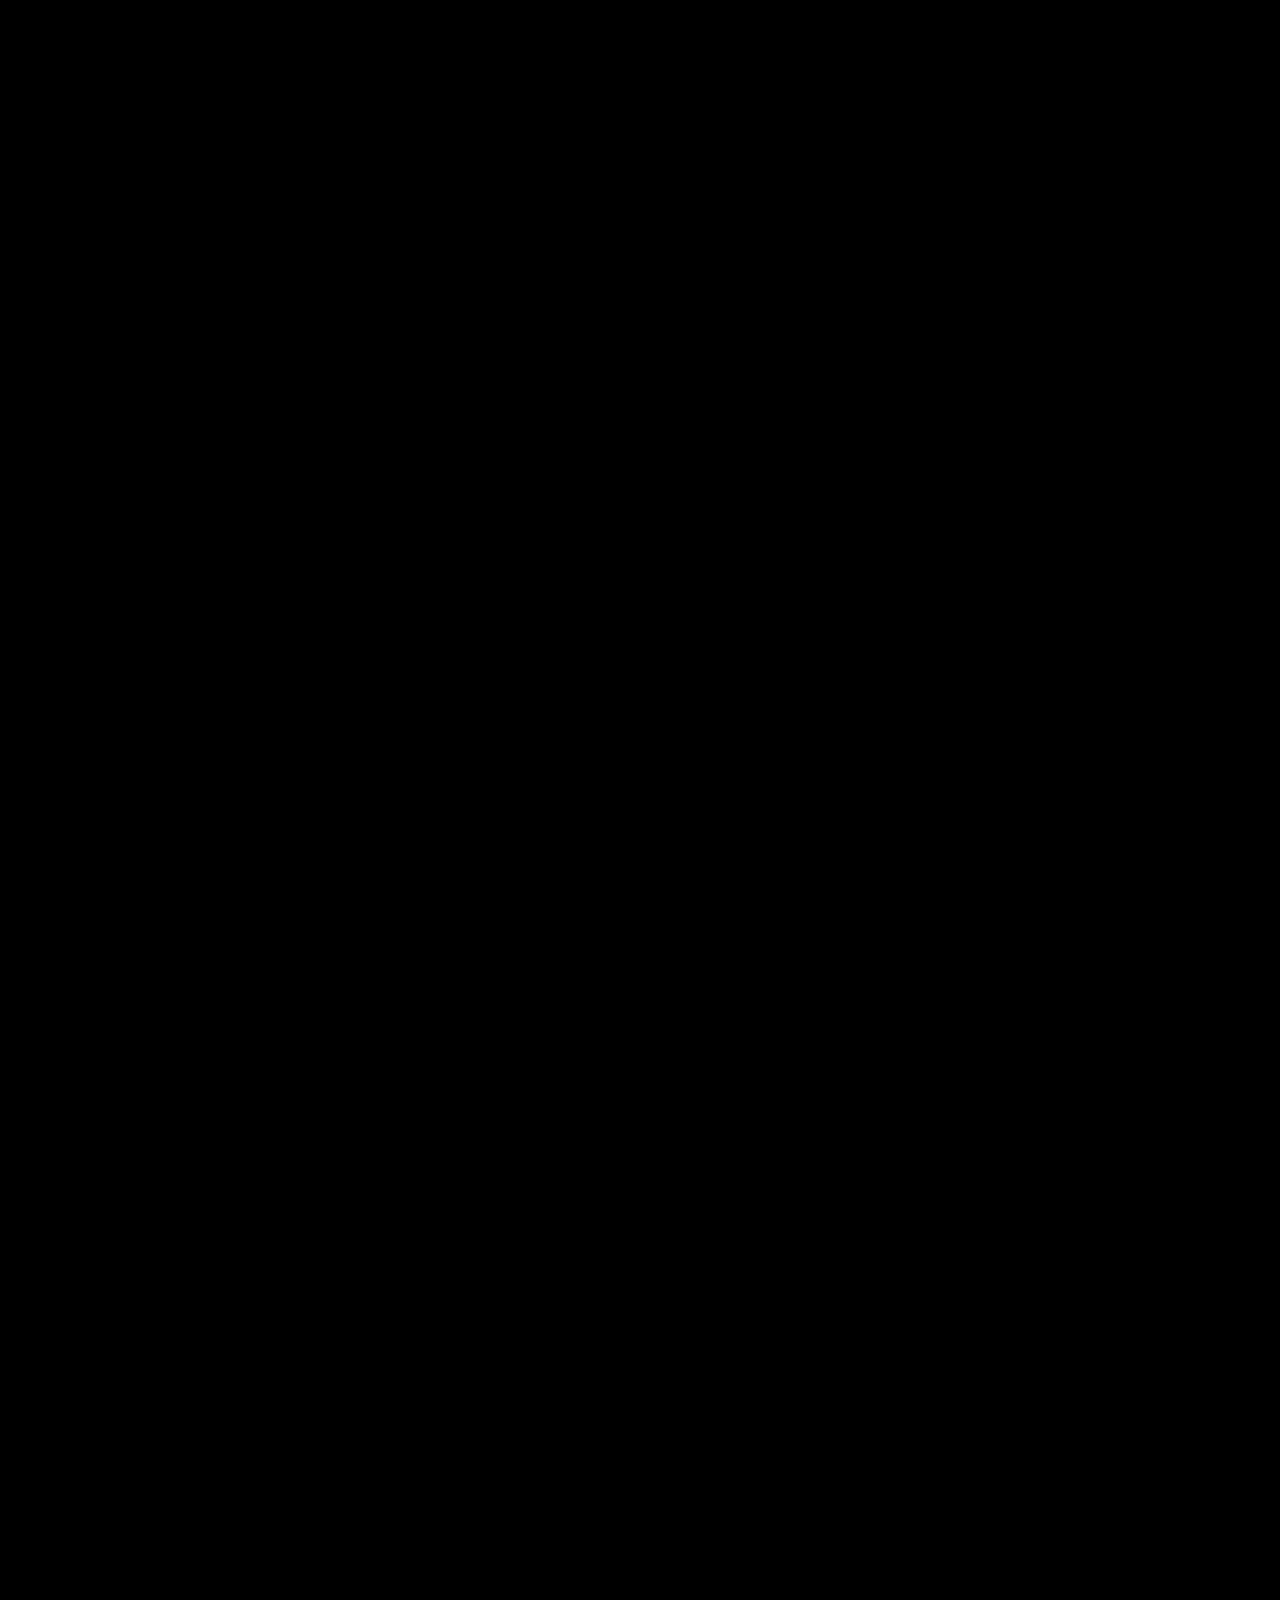
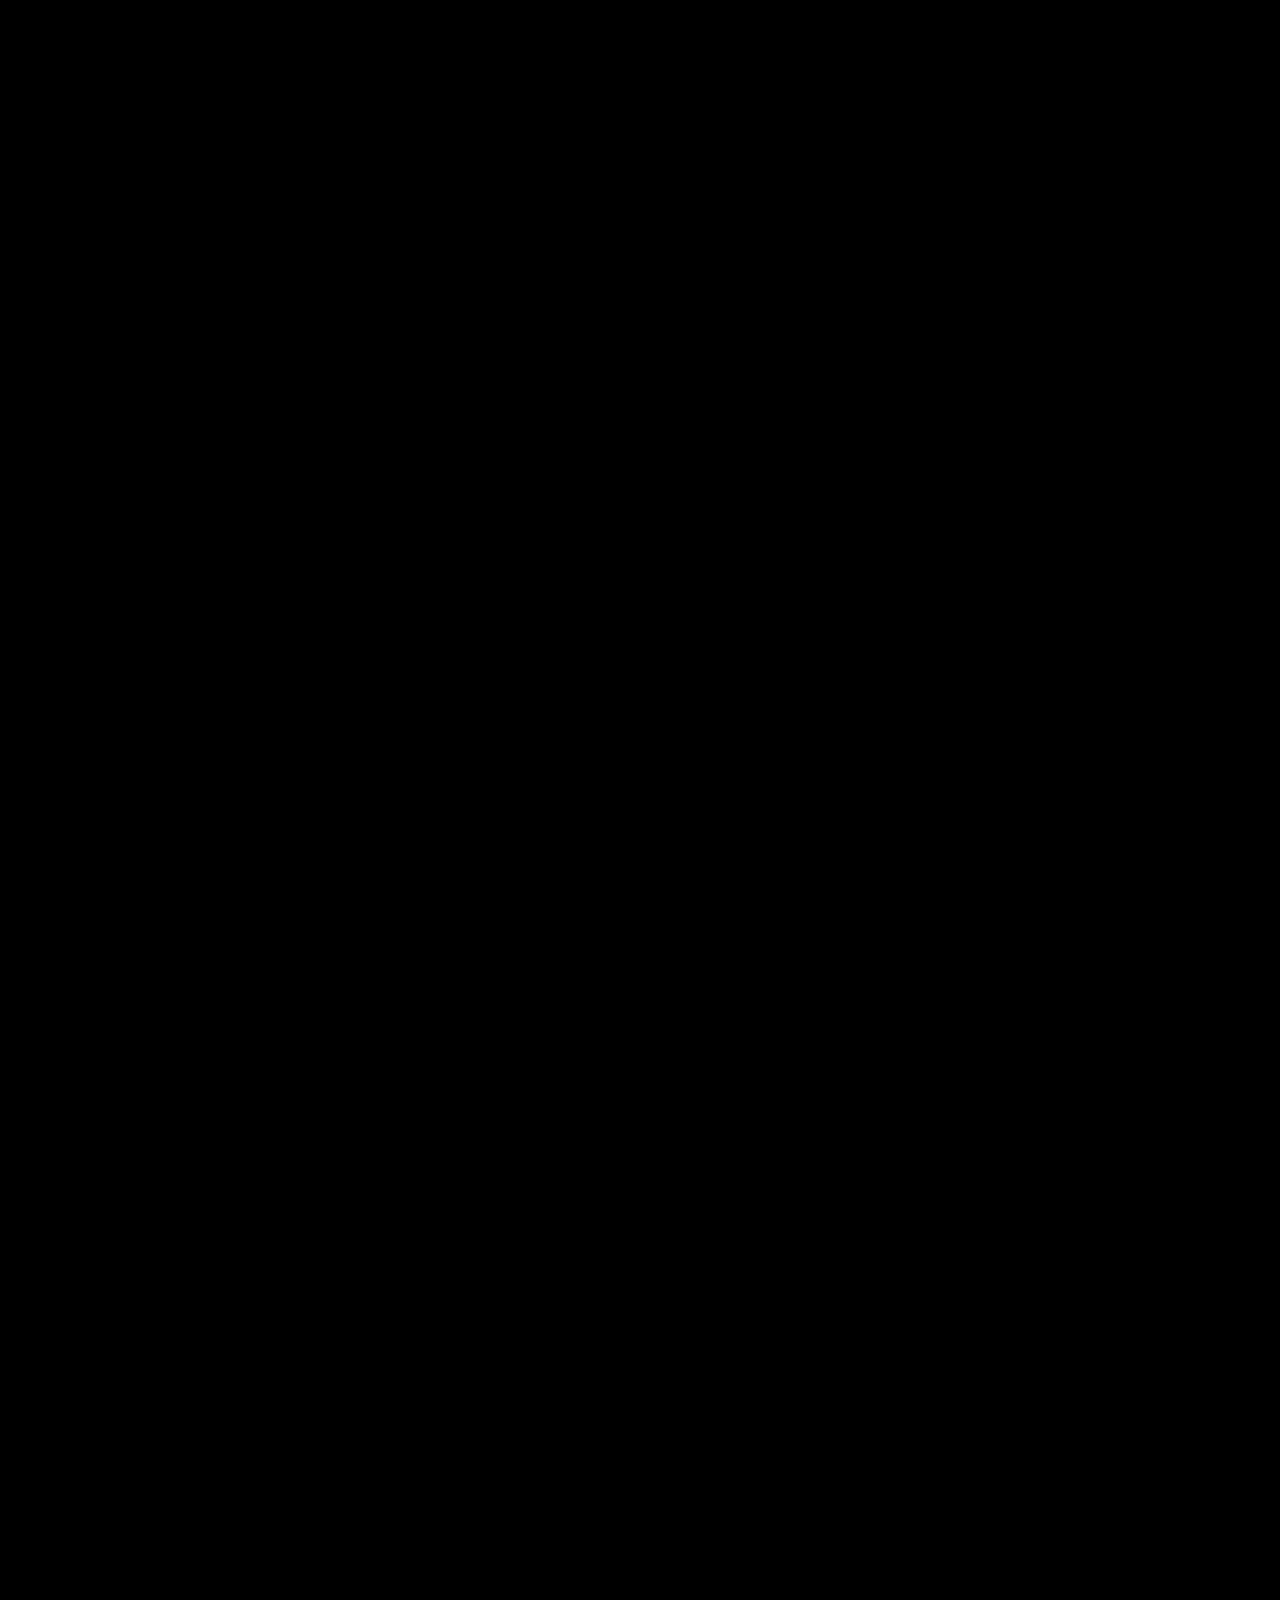
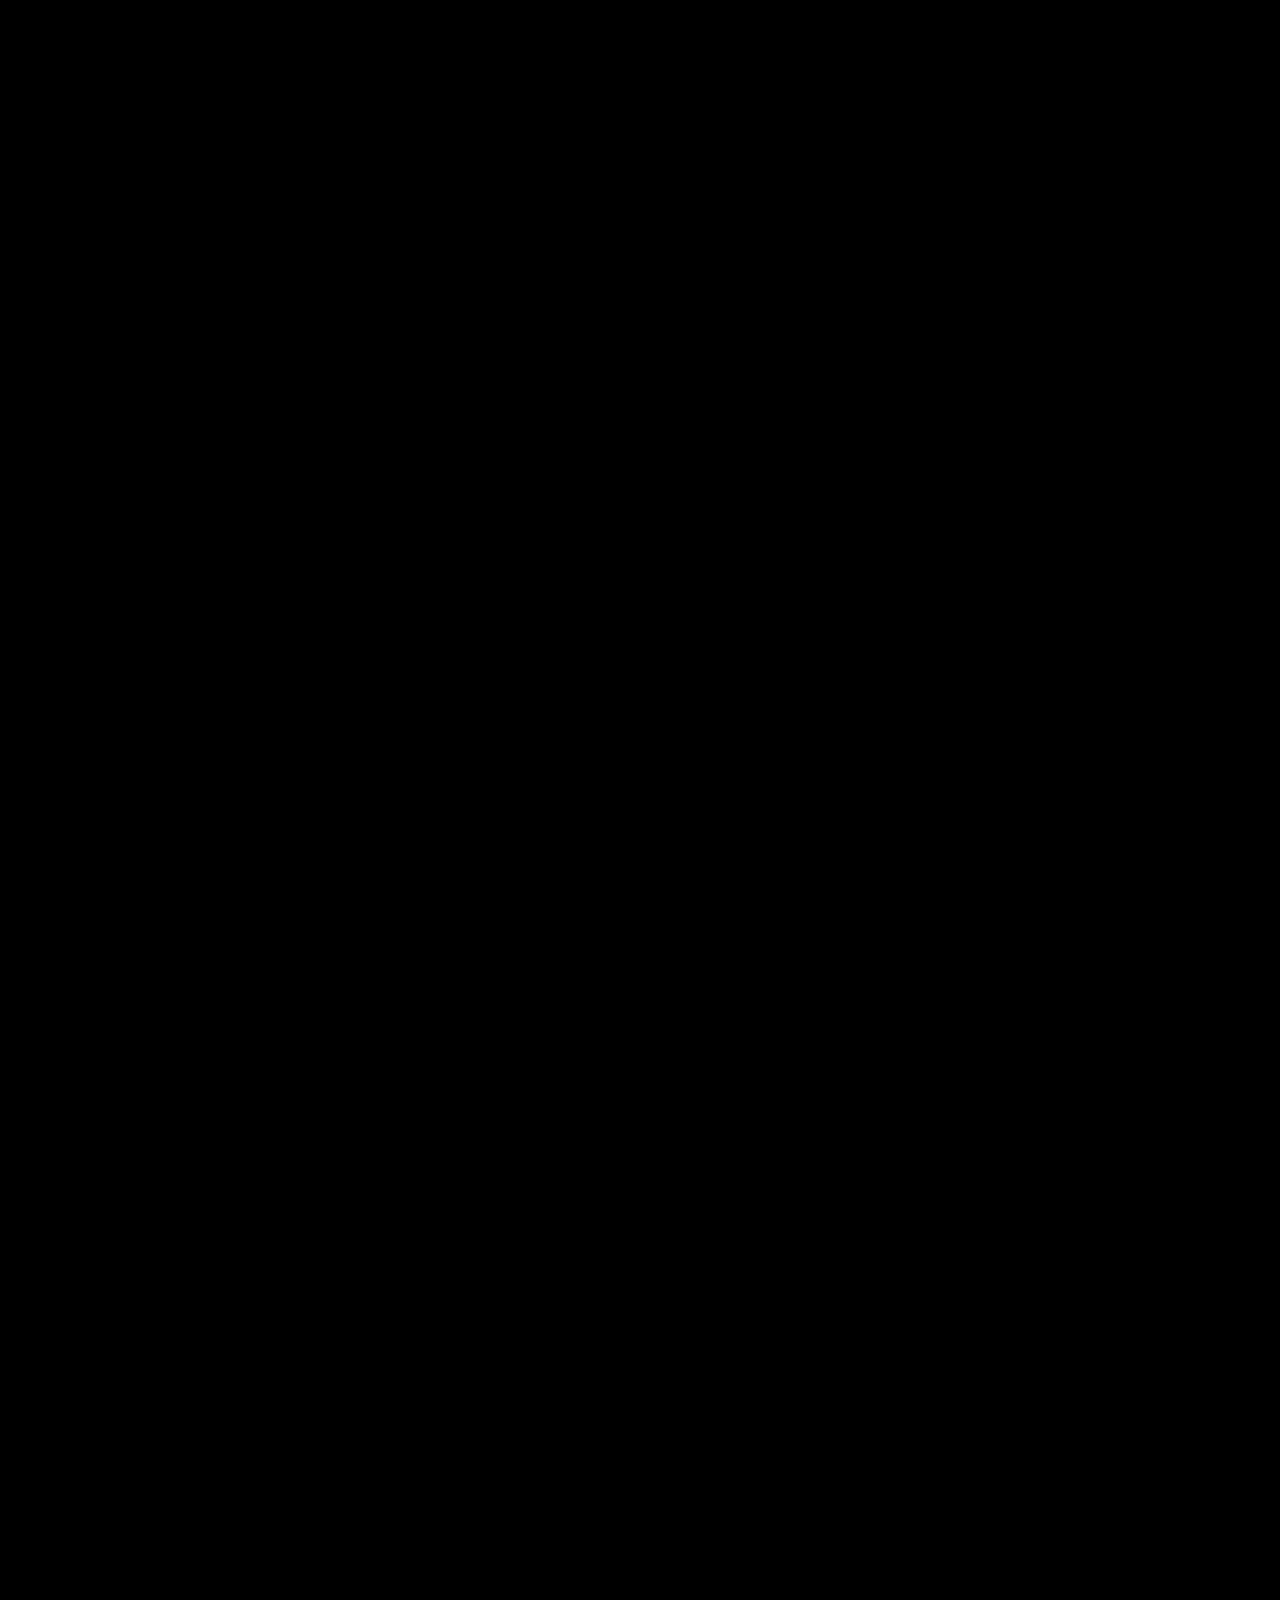
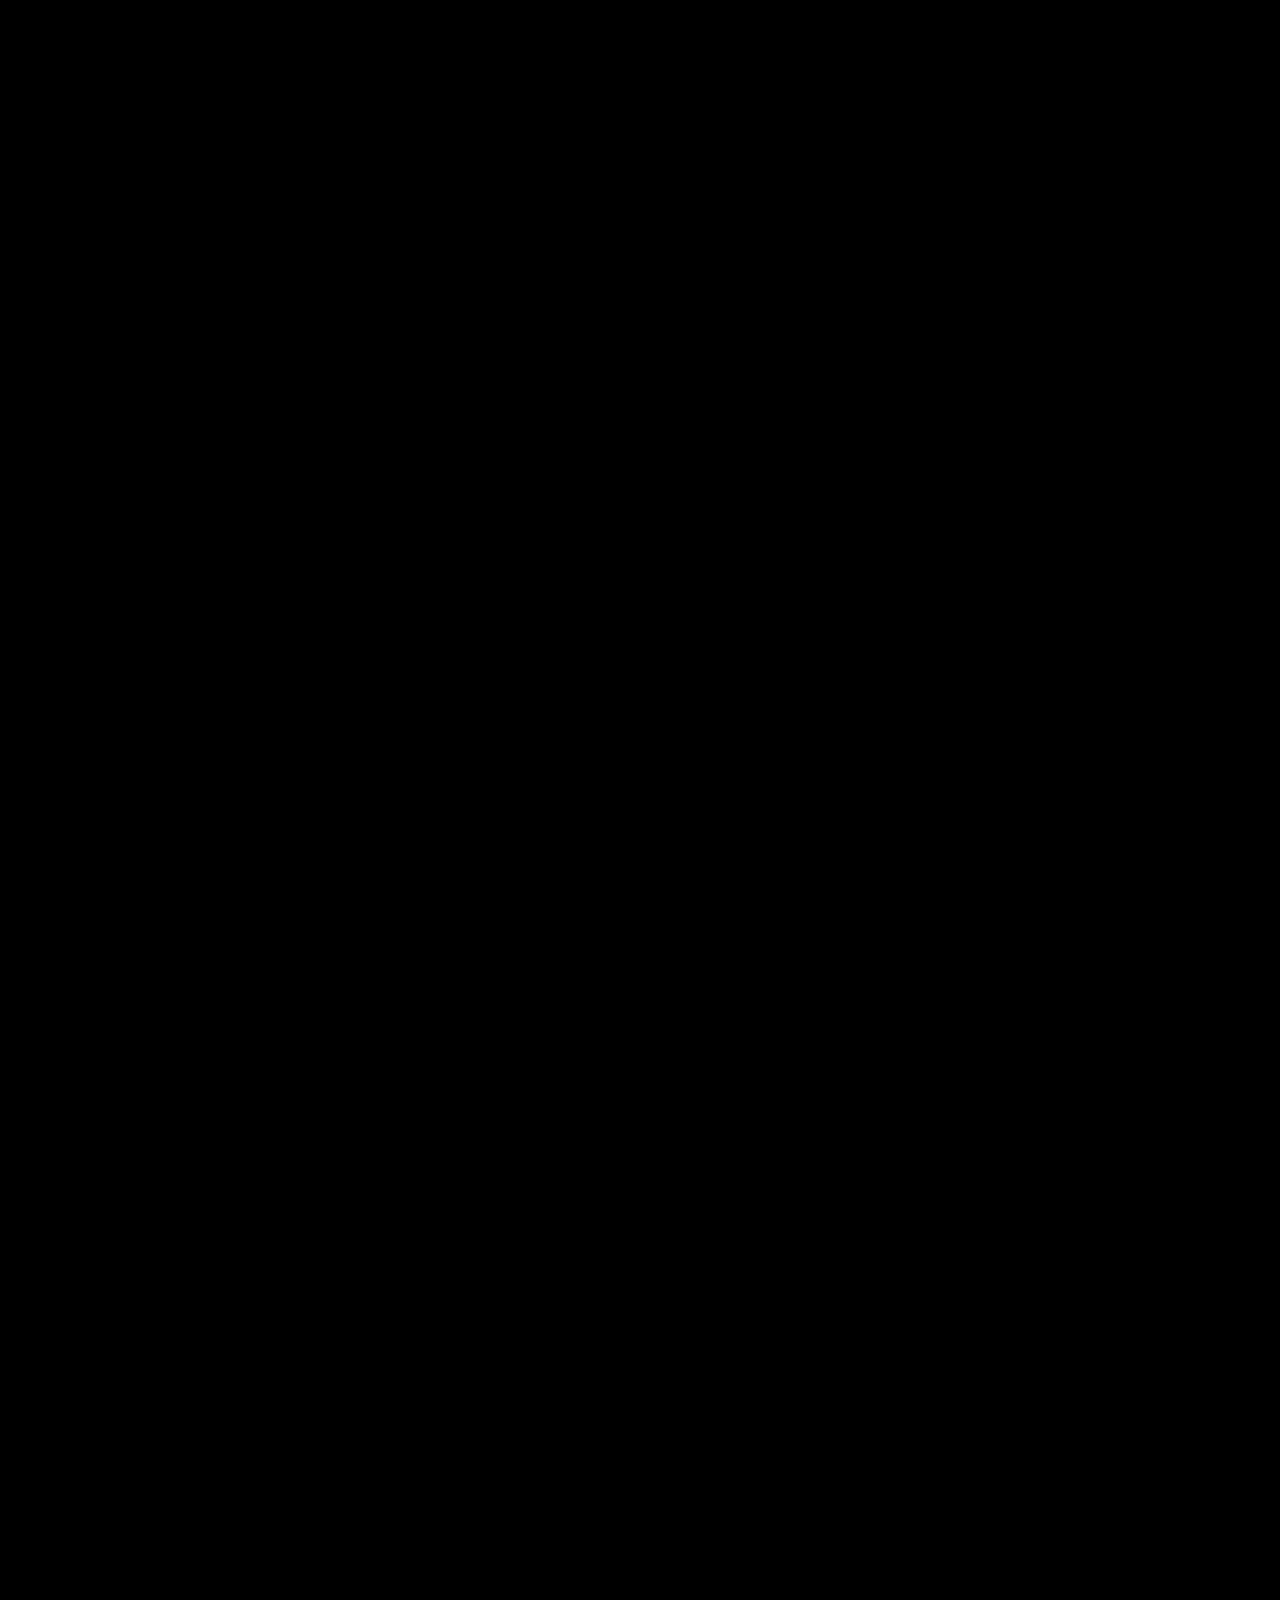
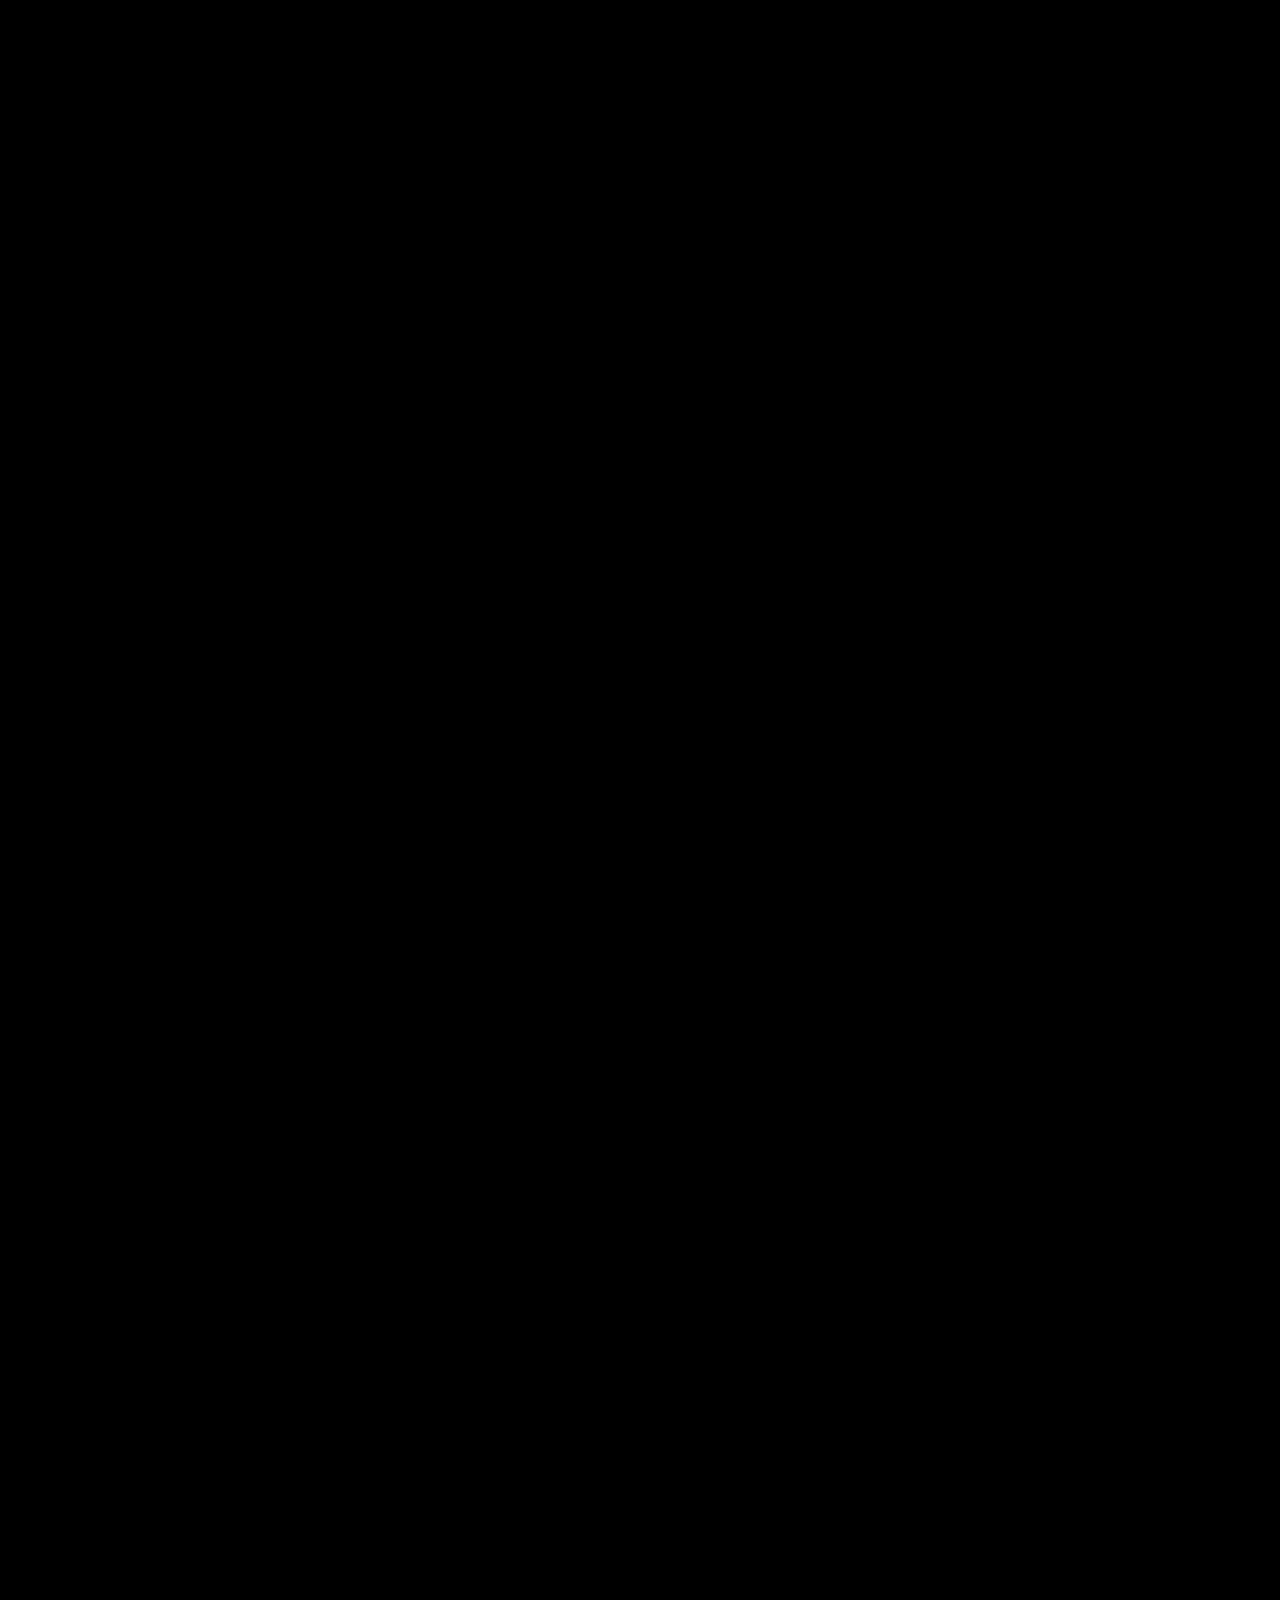
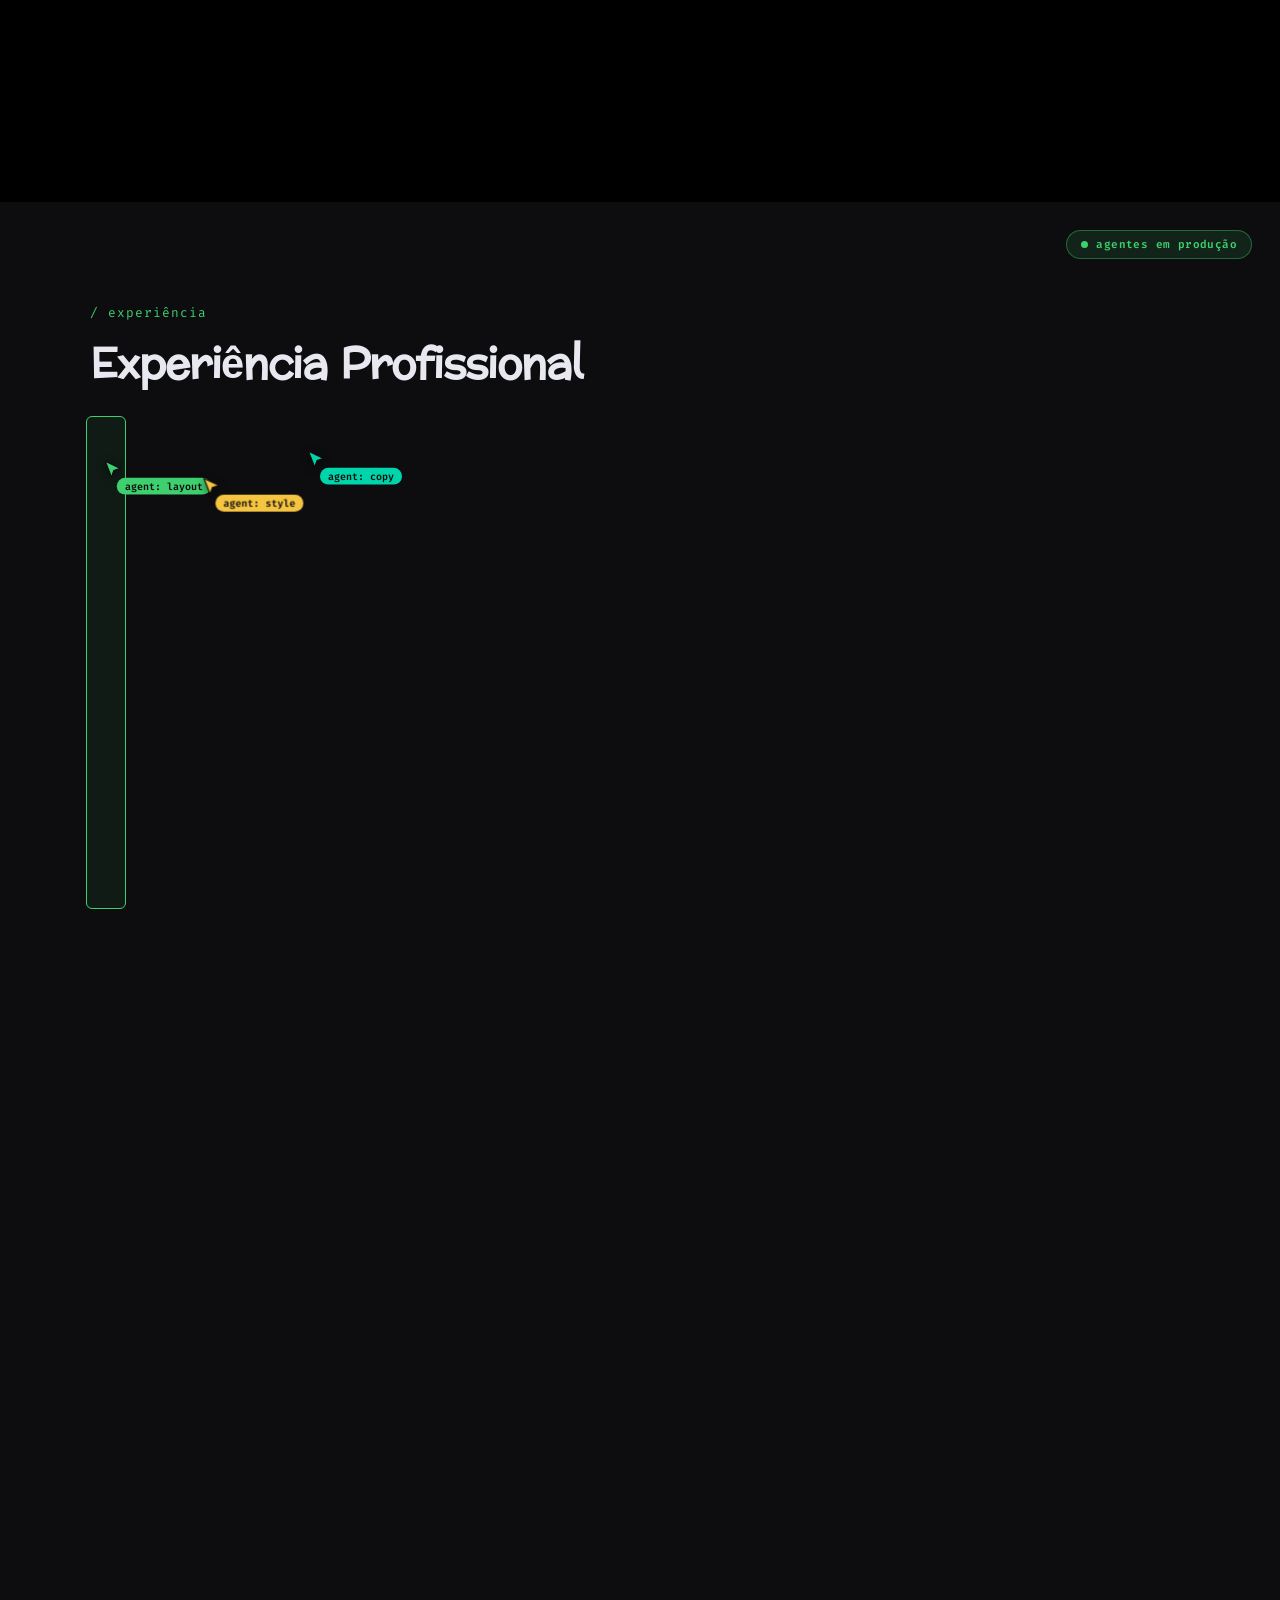
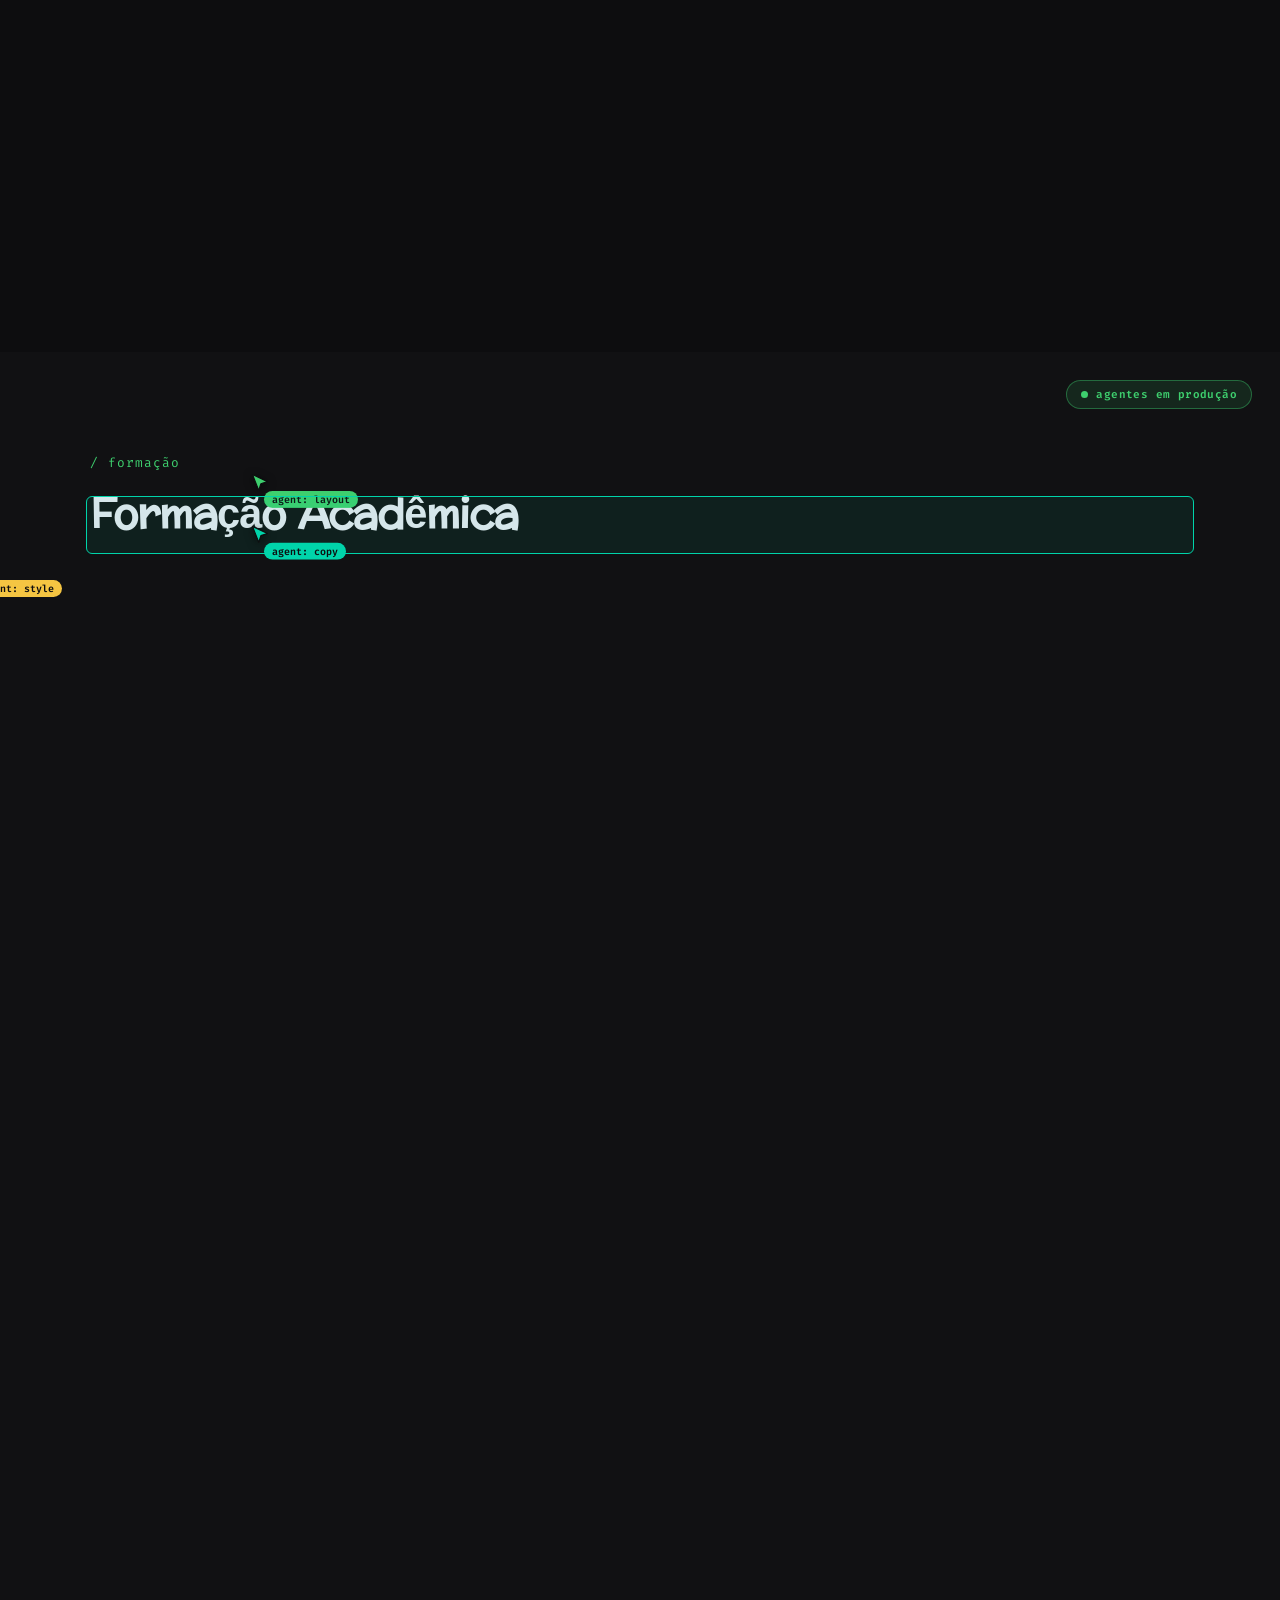
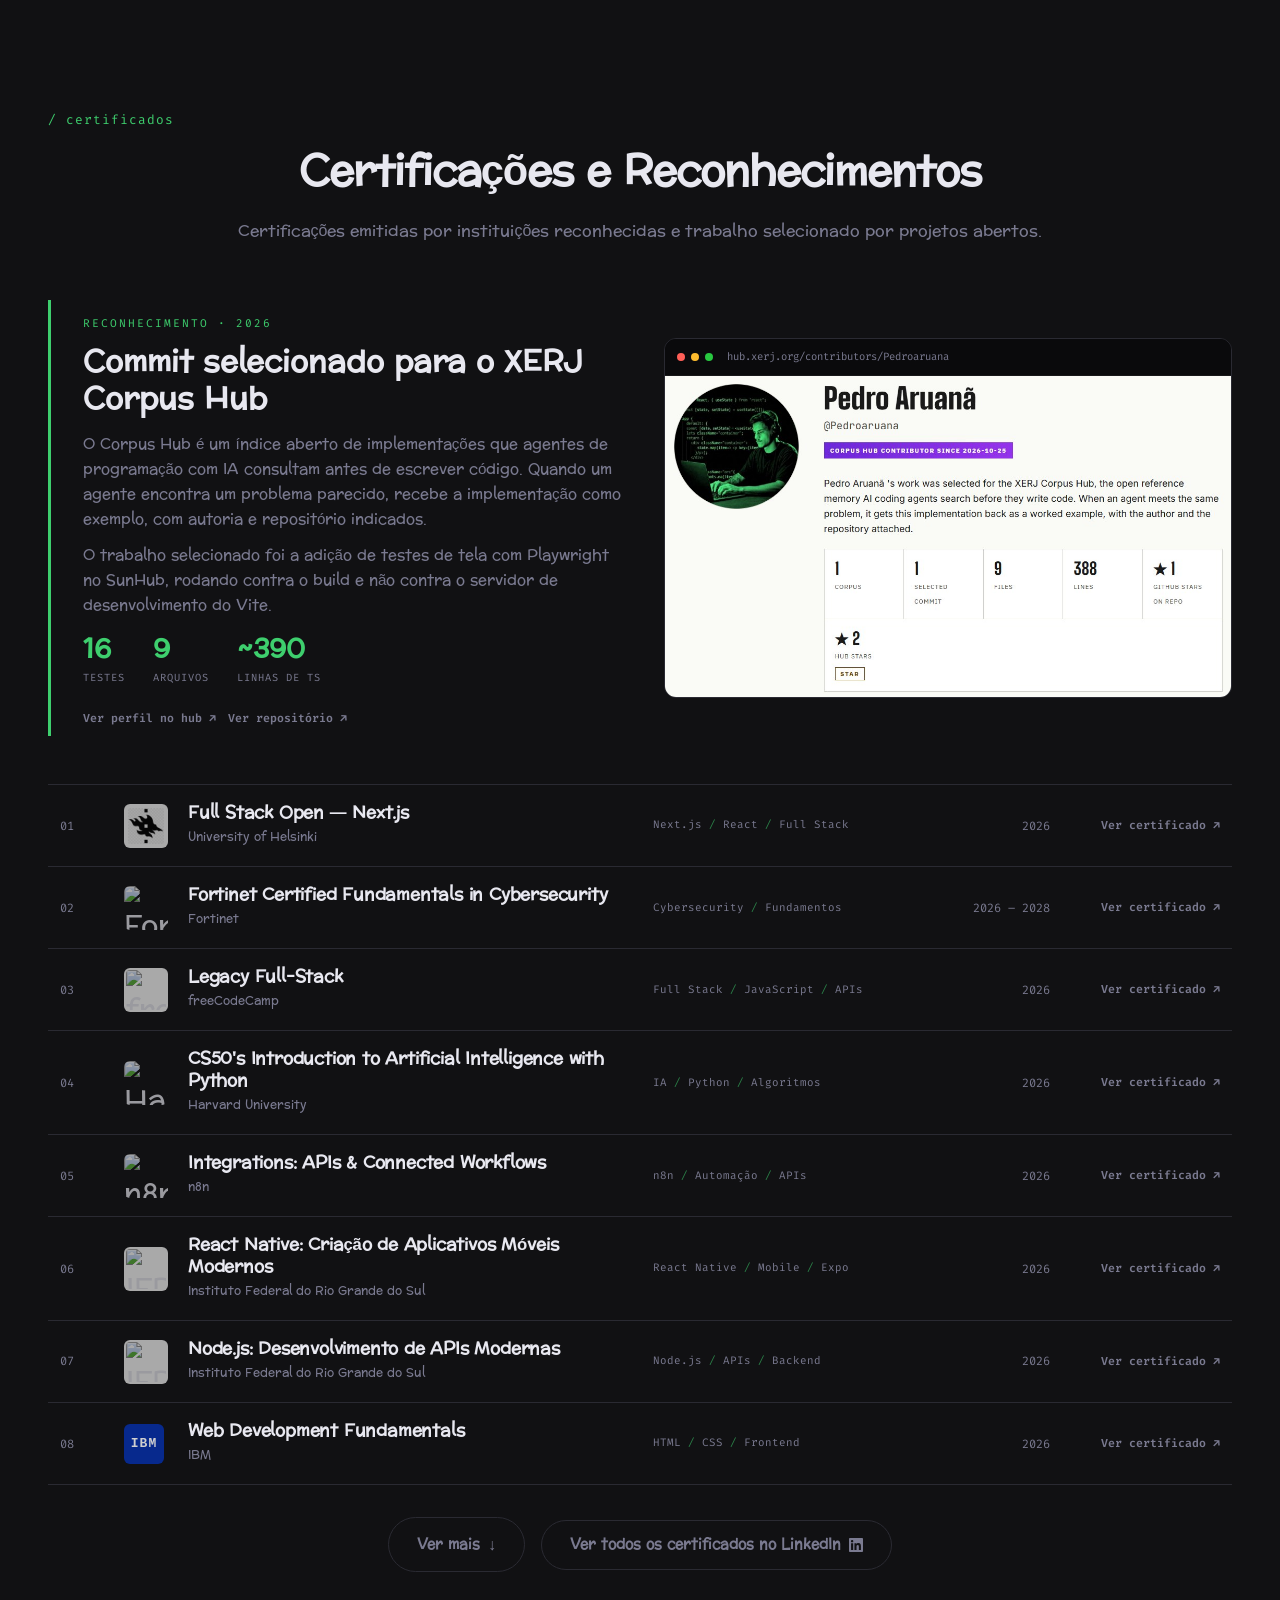
==== commit d8d26a75: "certificados 132" ====
--- a/index.html
+++ b/index.html
@@ -189,7 +189,7 @@
               <span class="stat-label" data-i18n="about.stat1">Repositórios no ar</span>
             </div>
             <div class="stat">
-              <span class="stat-num" data-count-to="131" data-suffix="">0</span>
+              <span class="stat-num" data-count-to="132" data-suffix="">0</span>
               <span class="stat-label" data-i18n="about.stat2">Certificados</span>
             </div>
 <div class="stat">
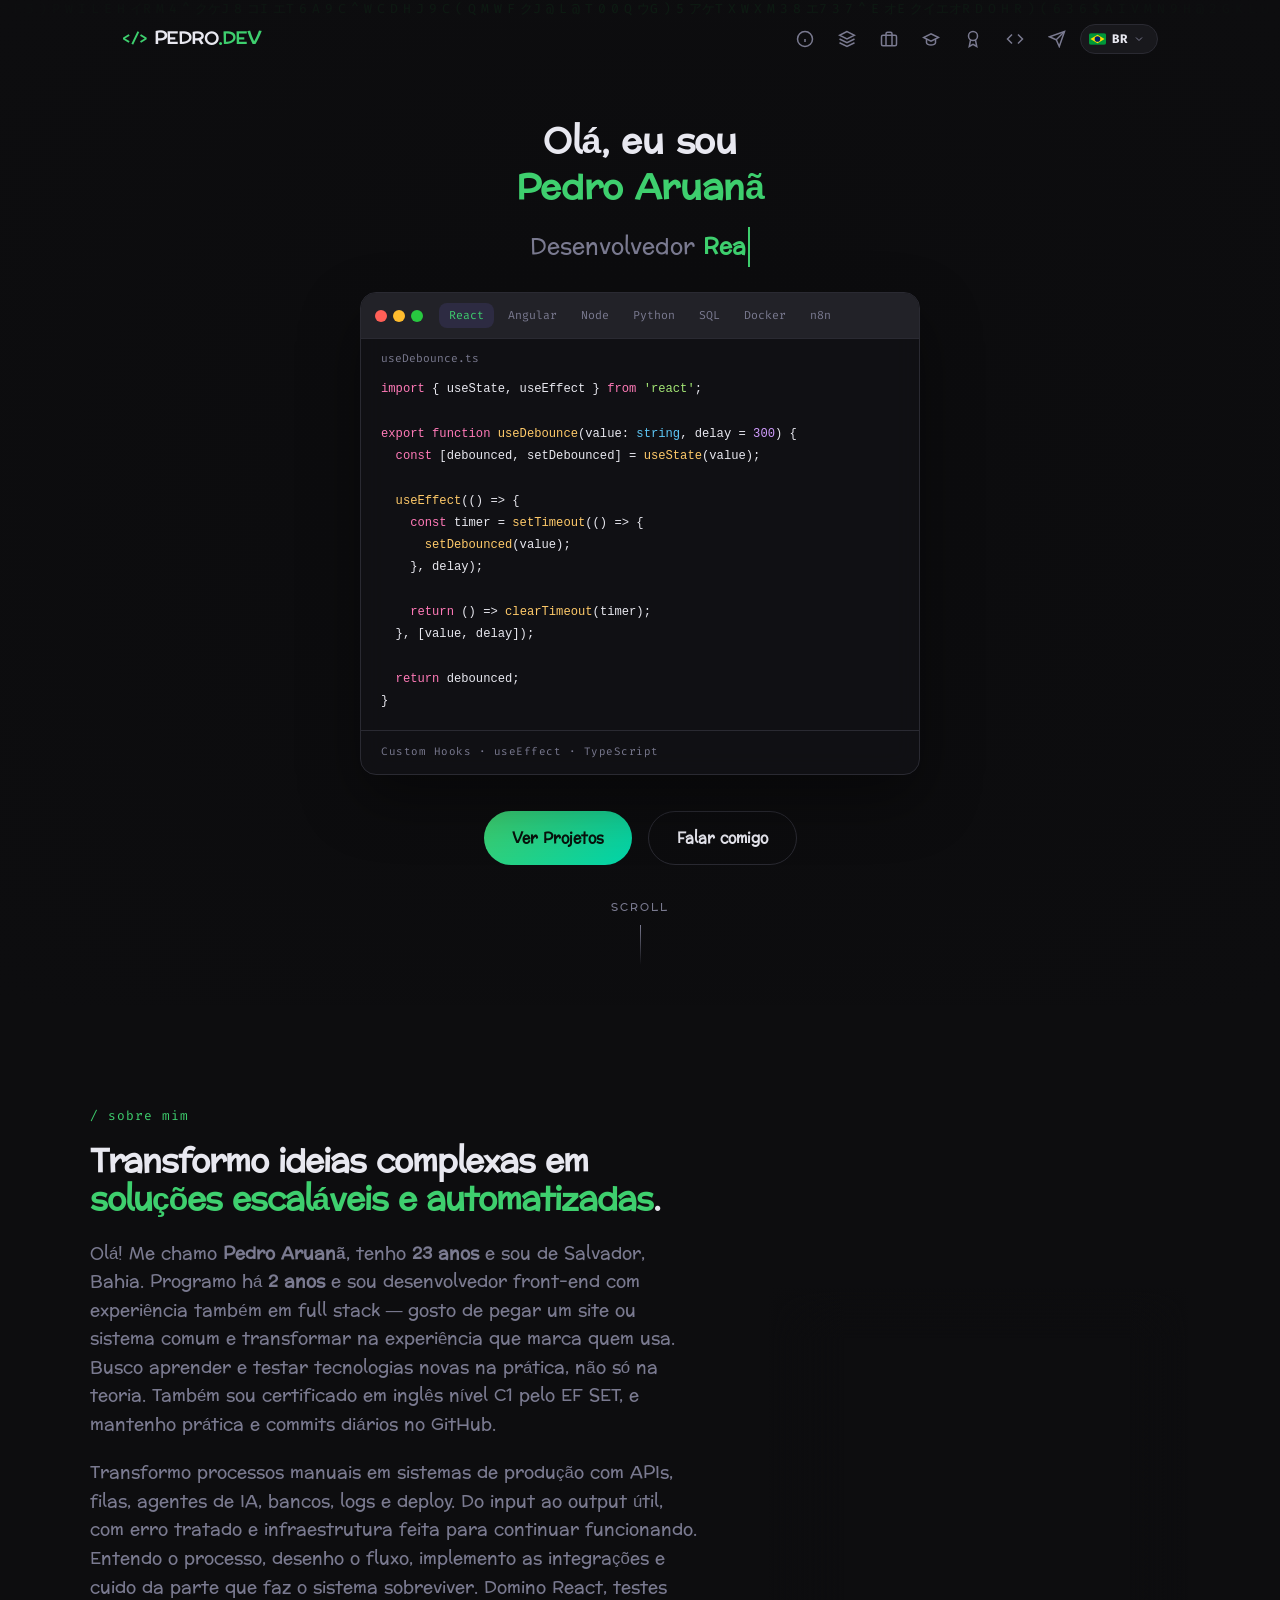
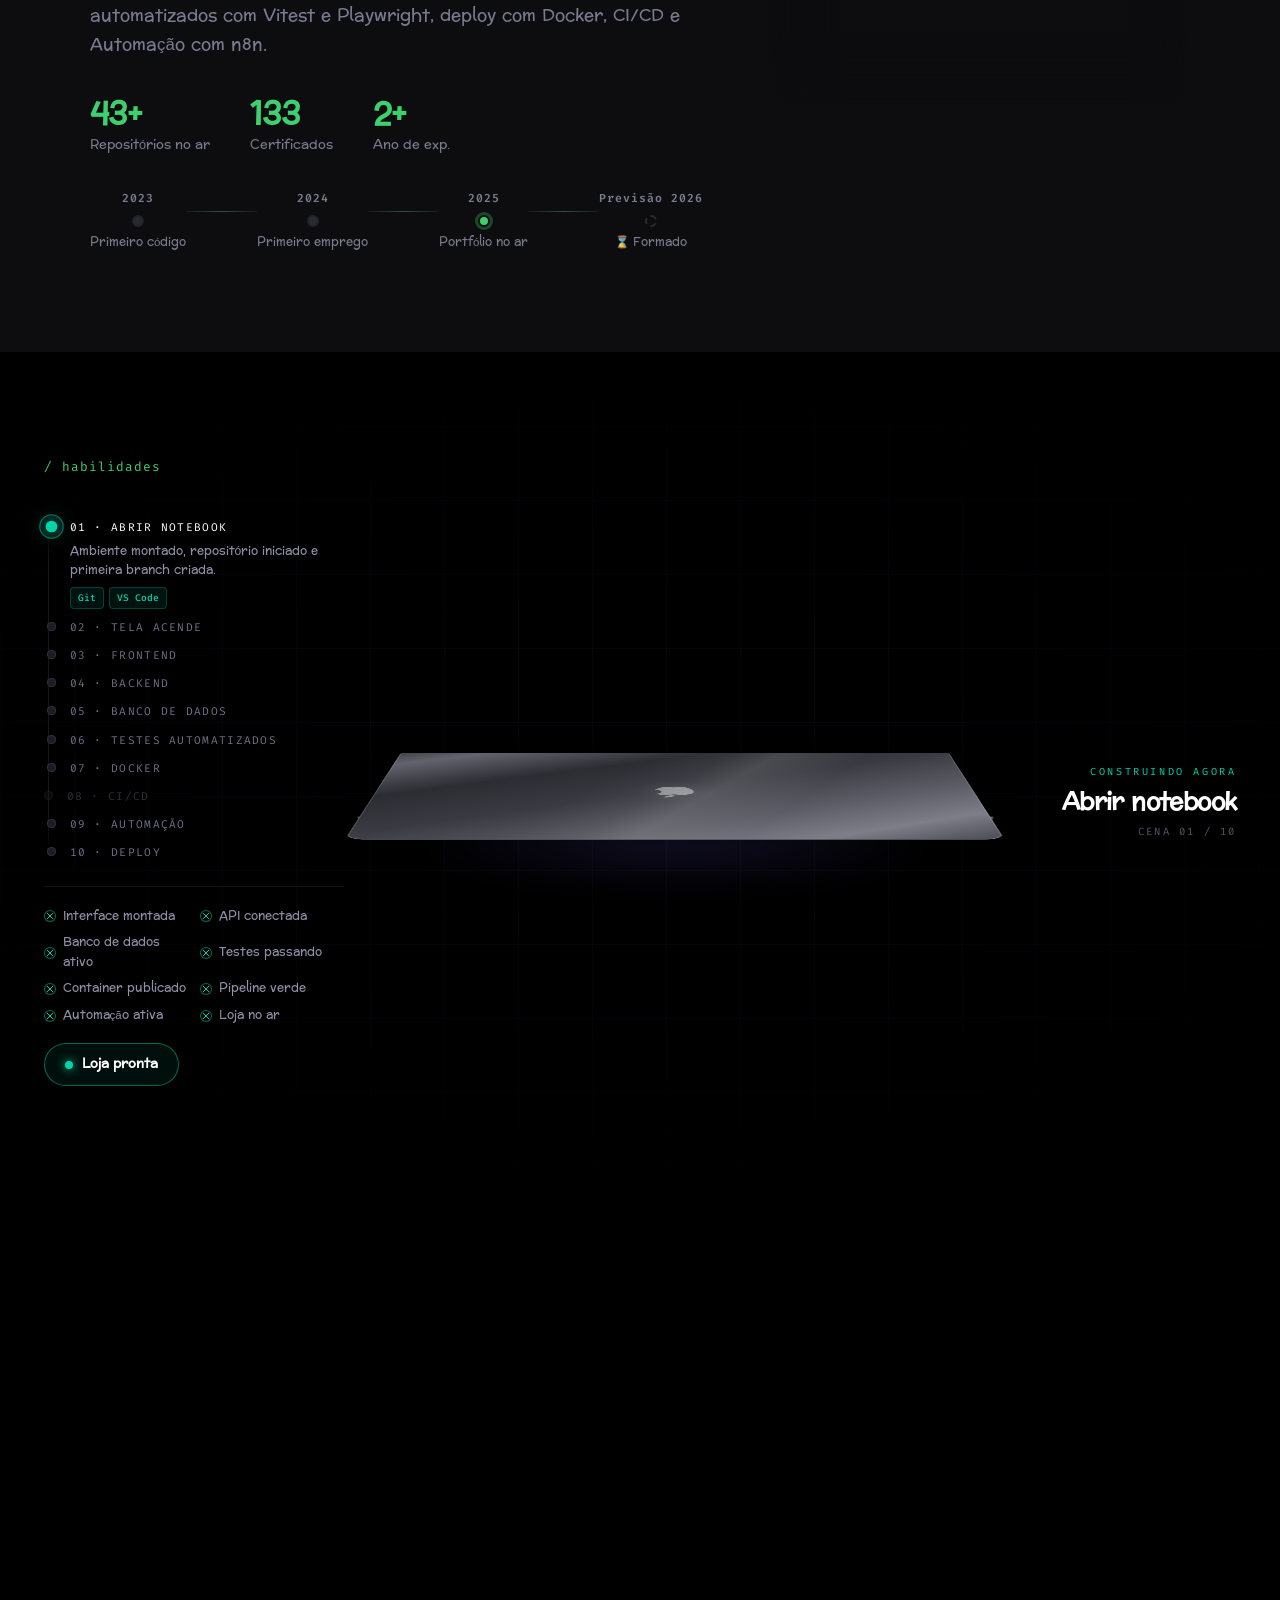
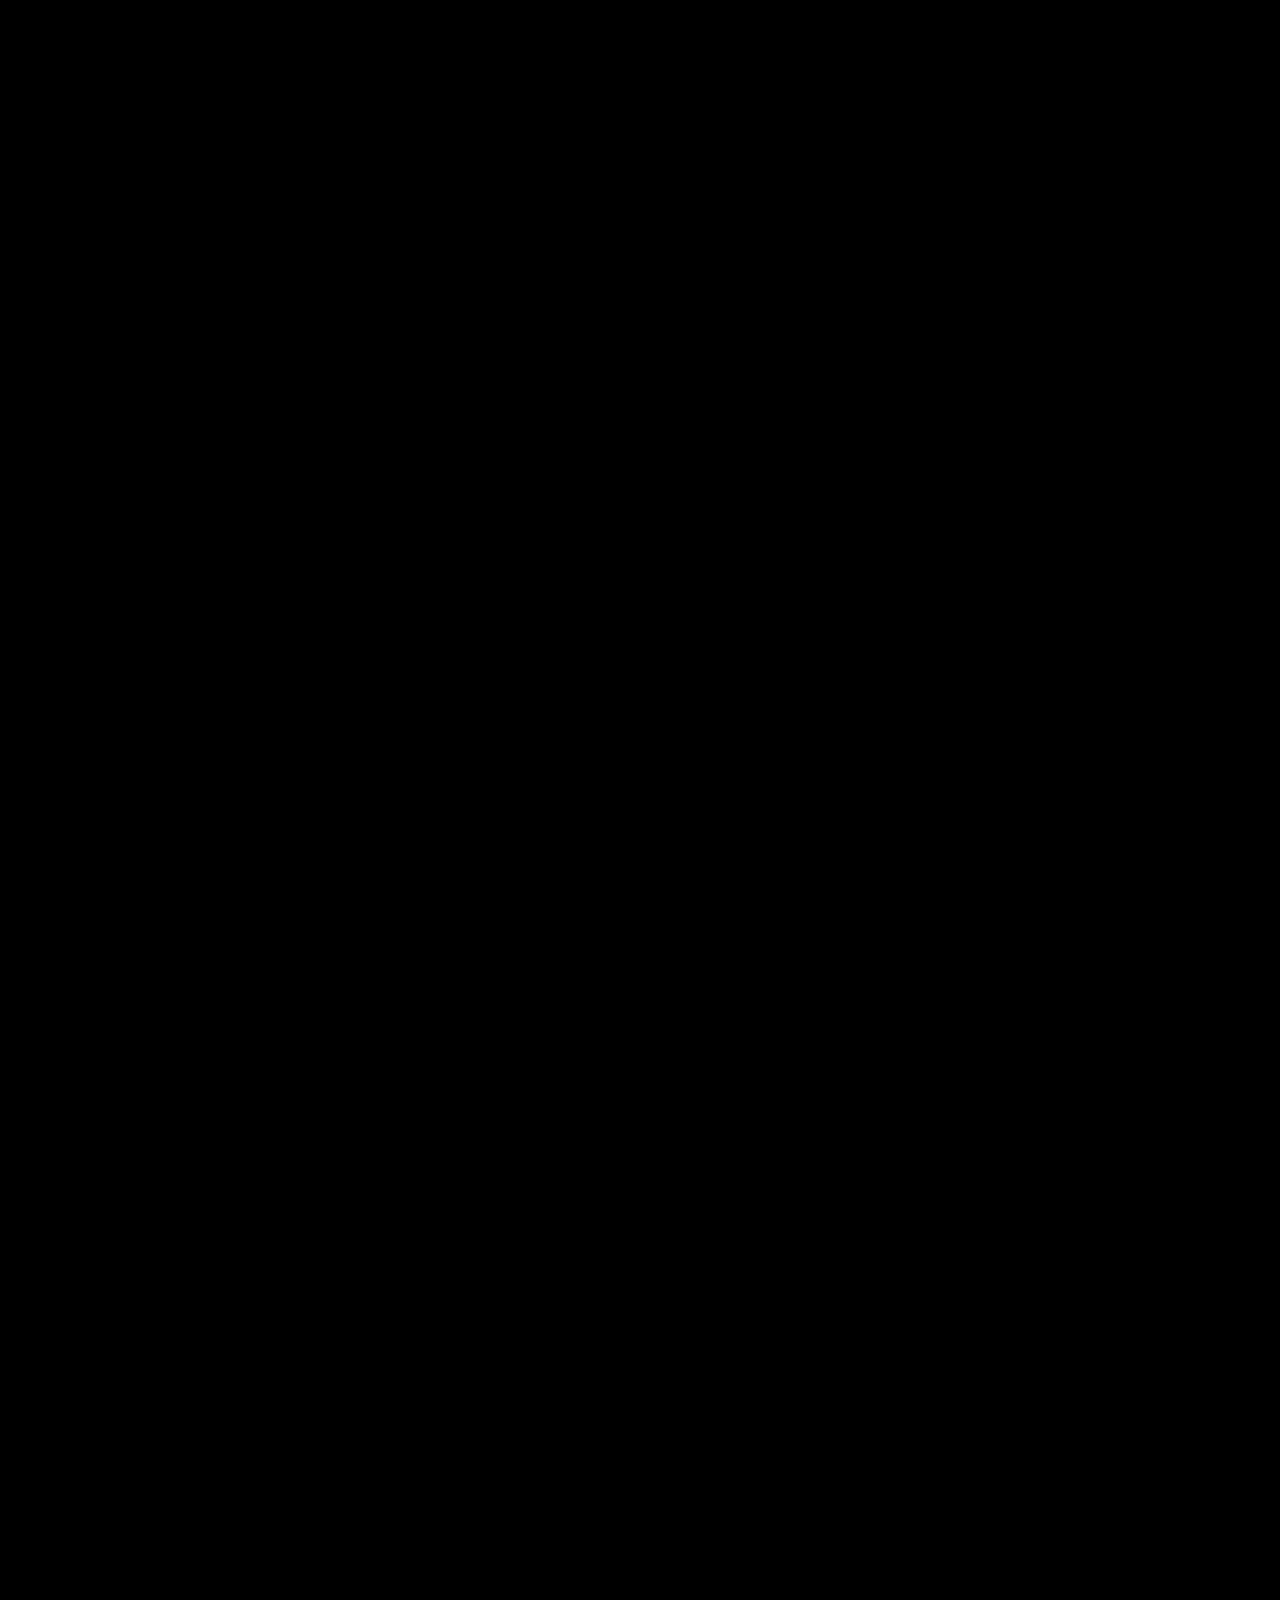
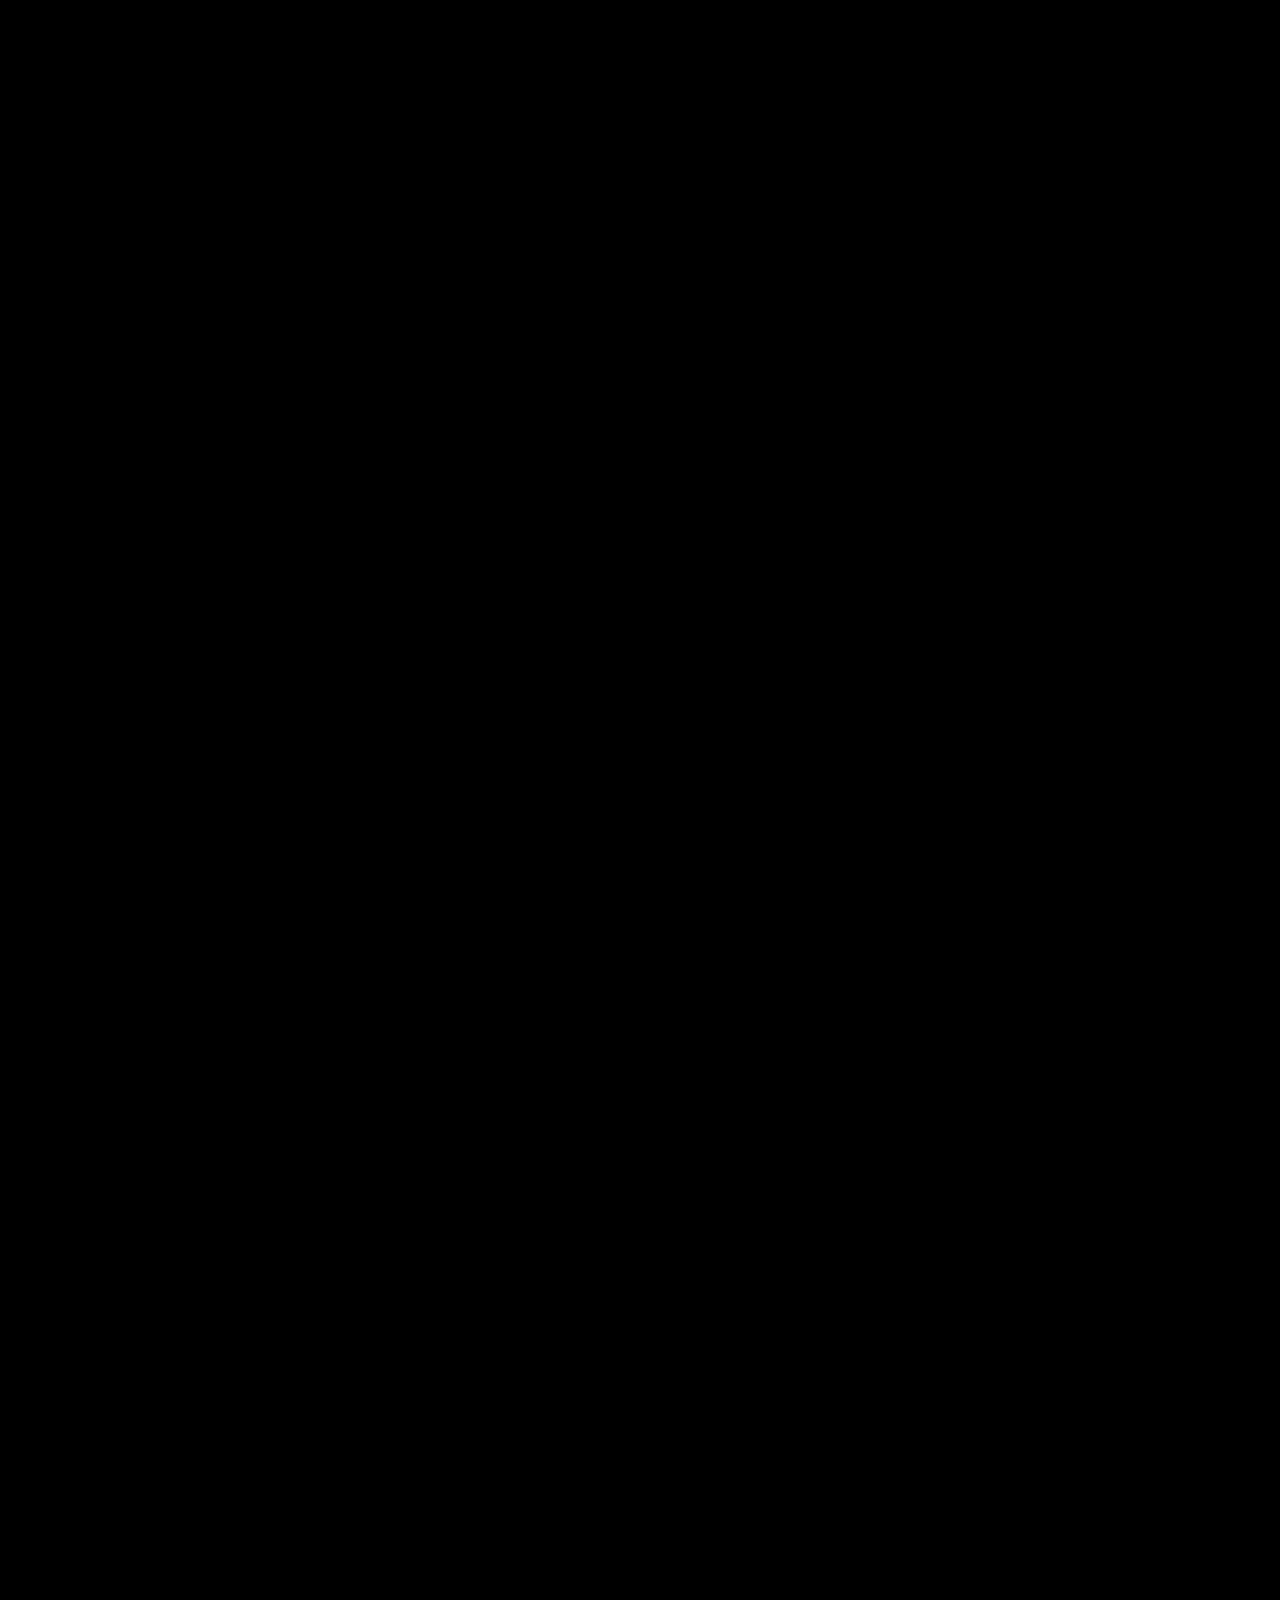
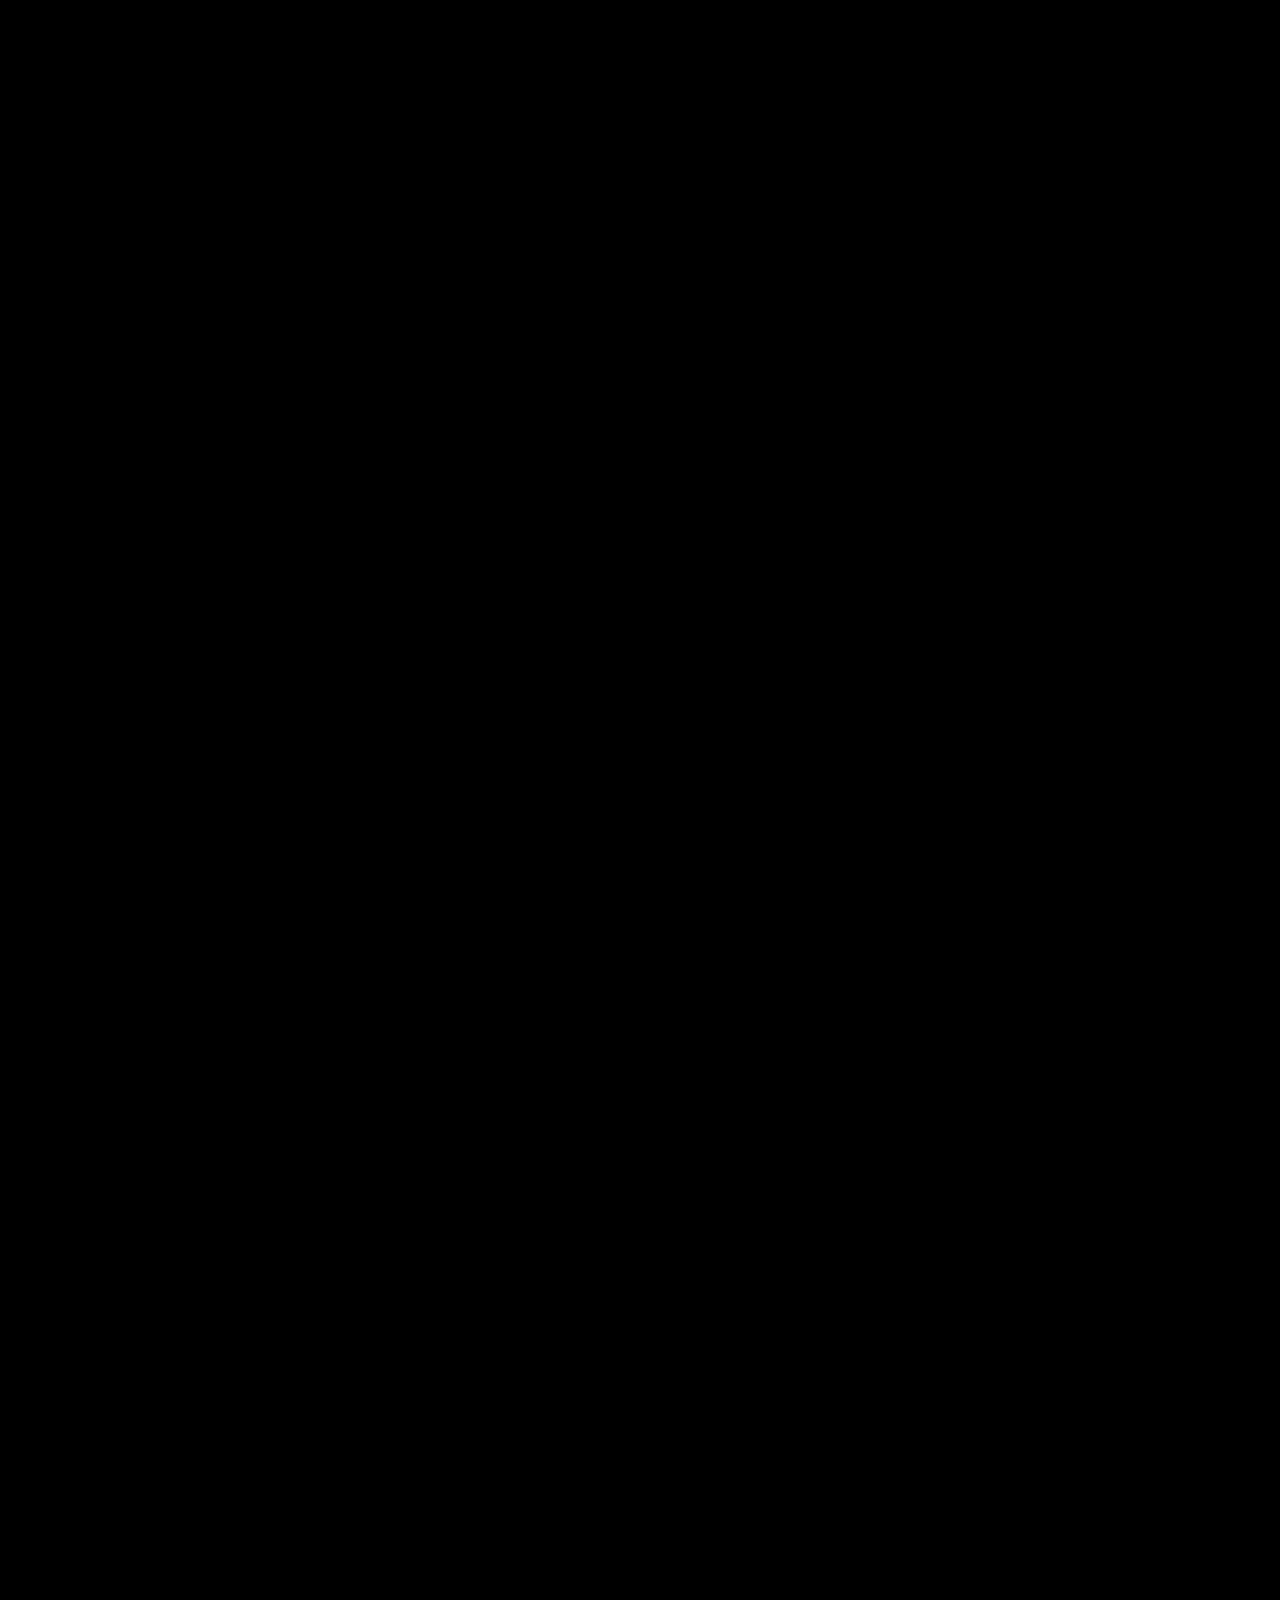
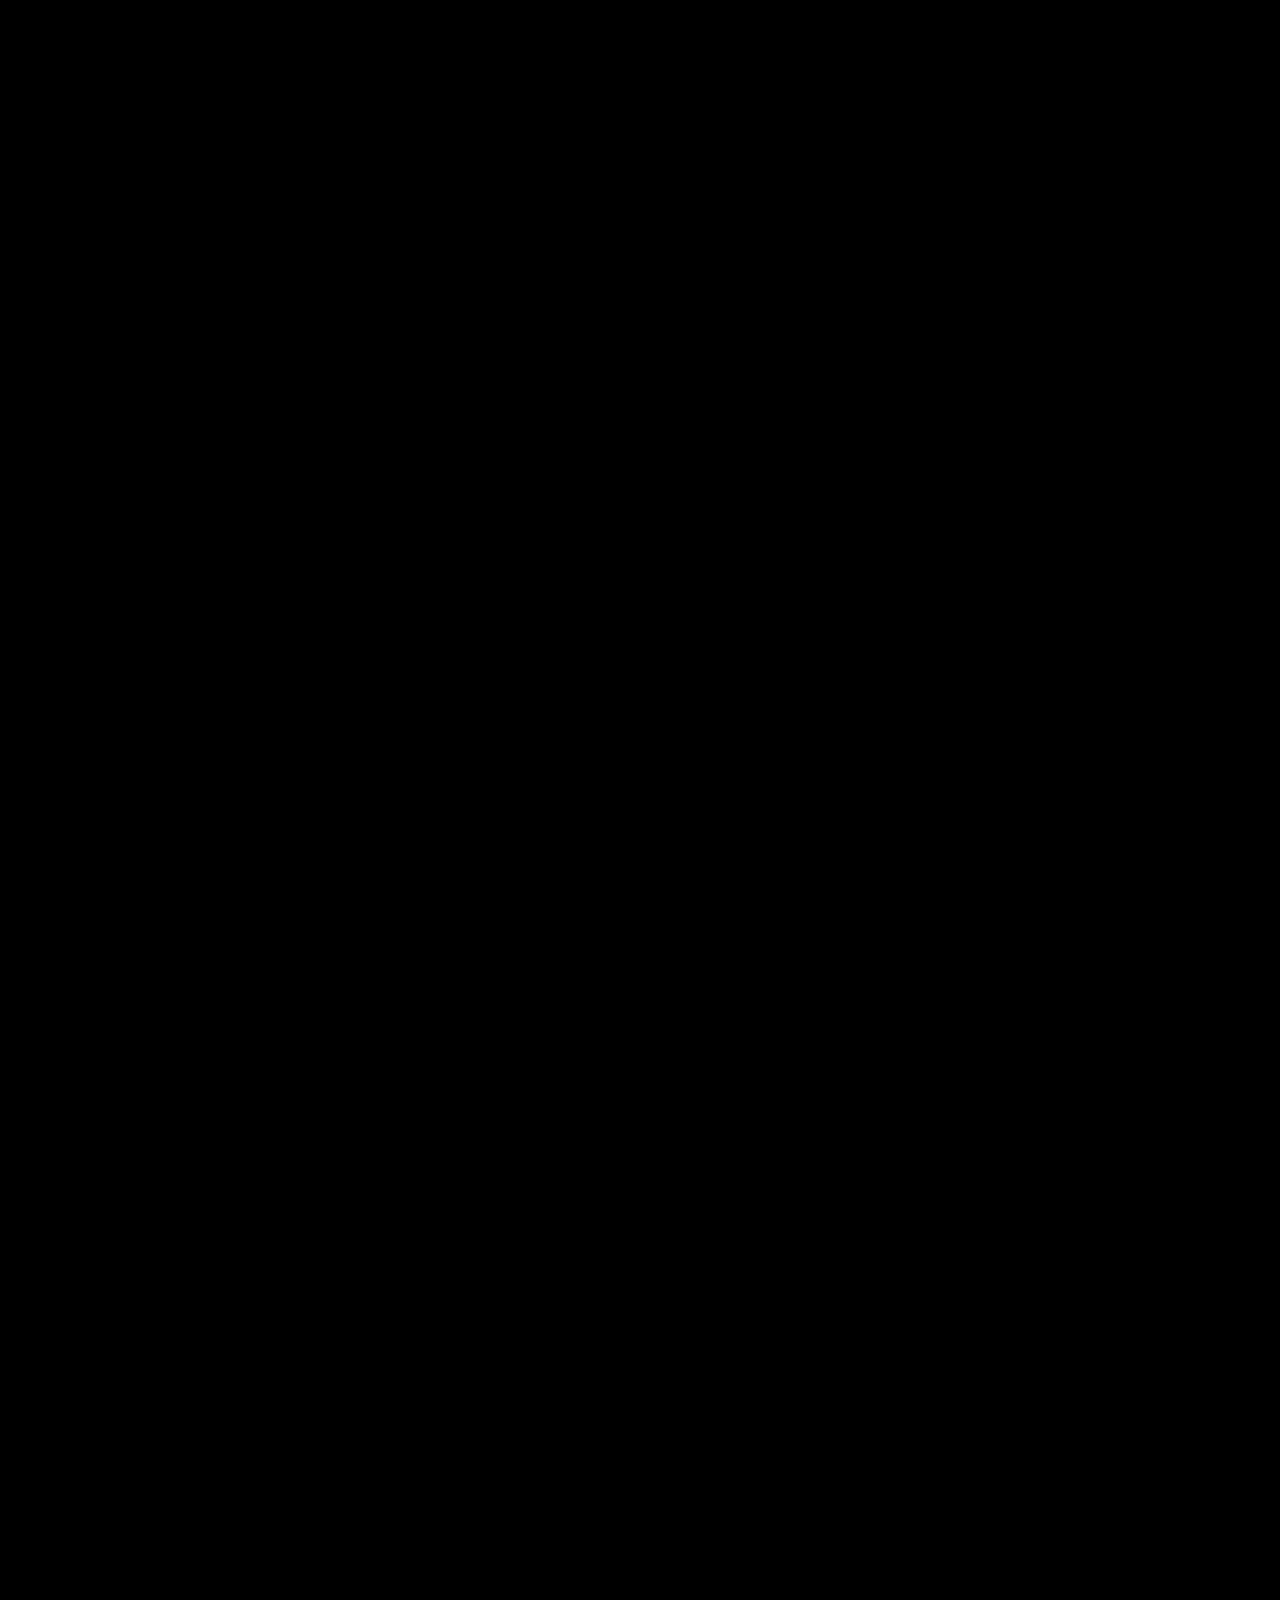
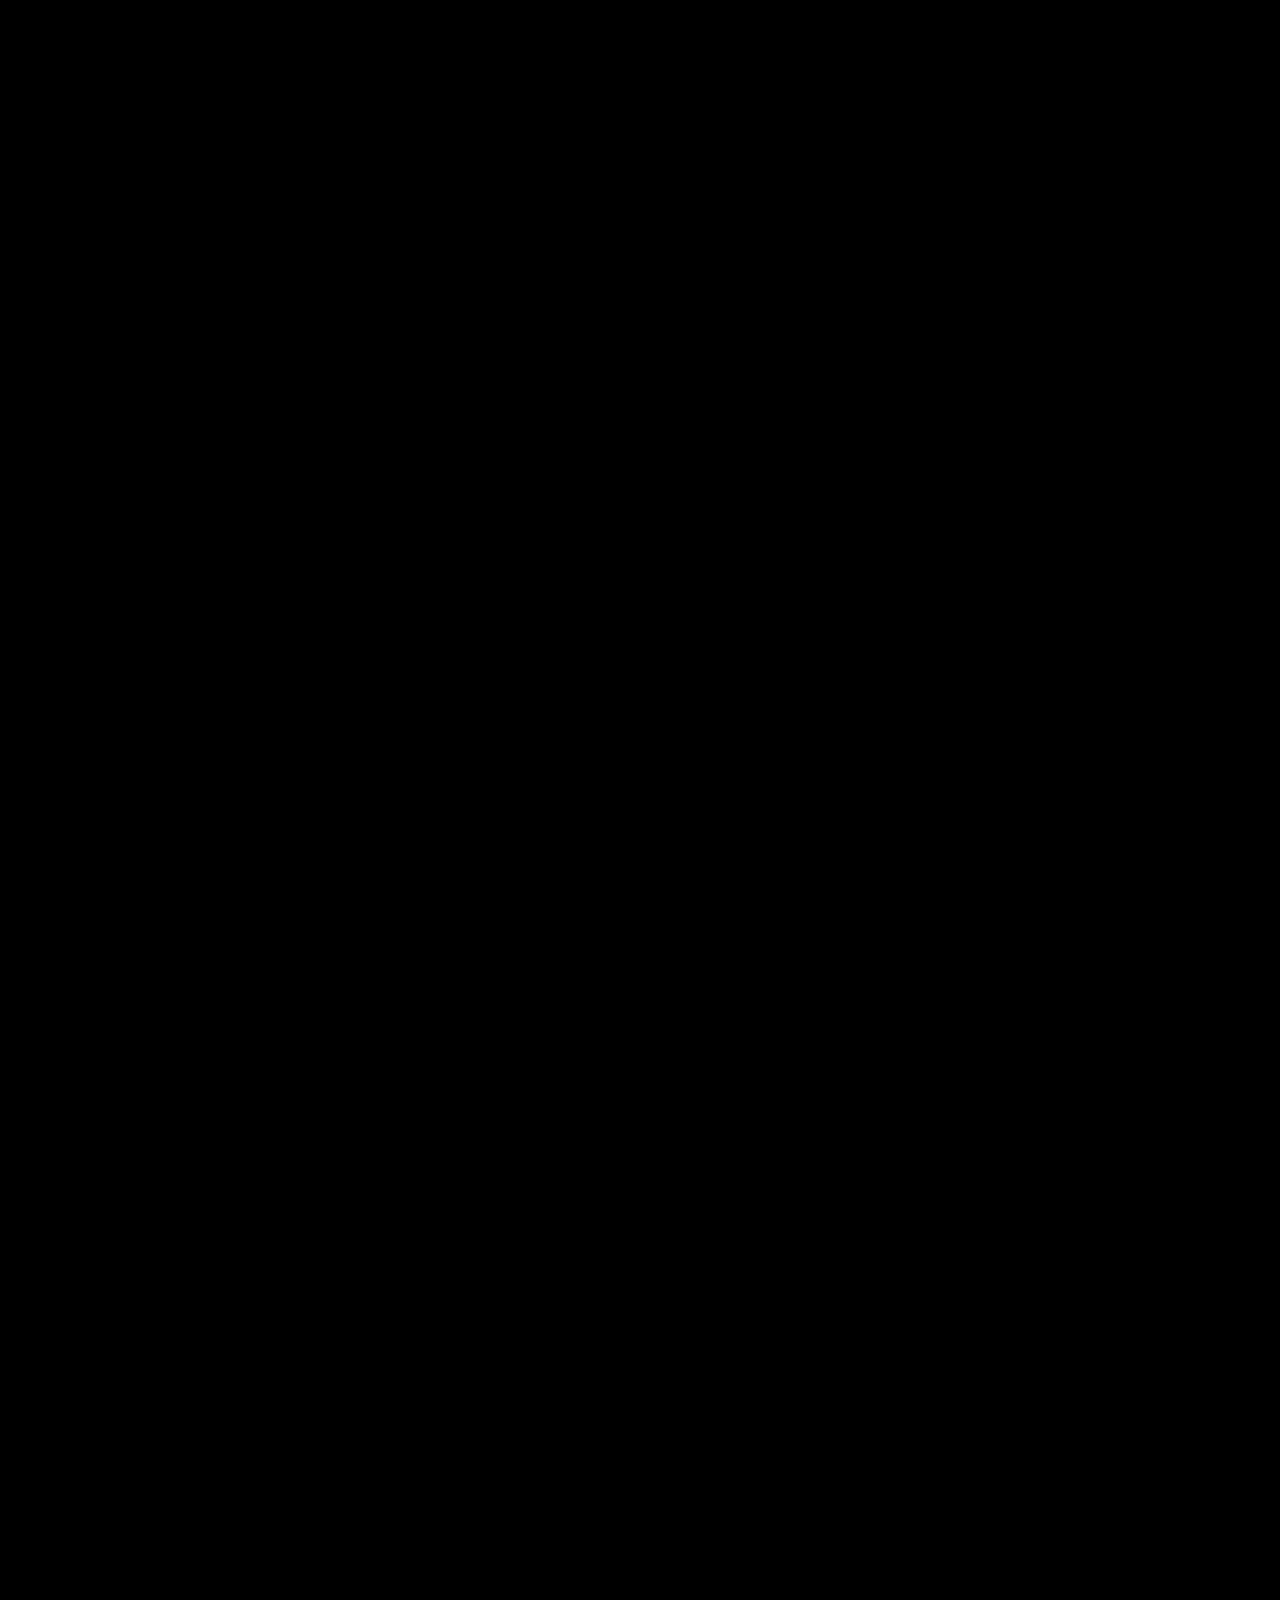
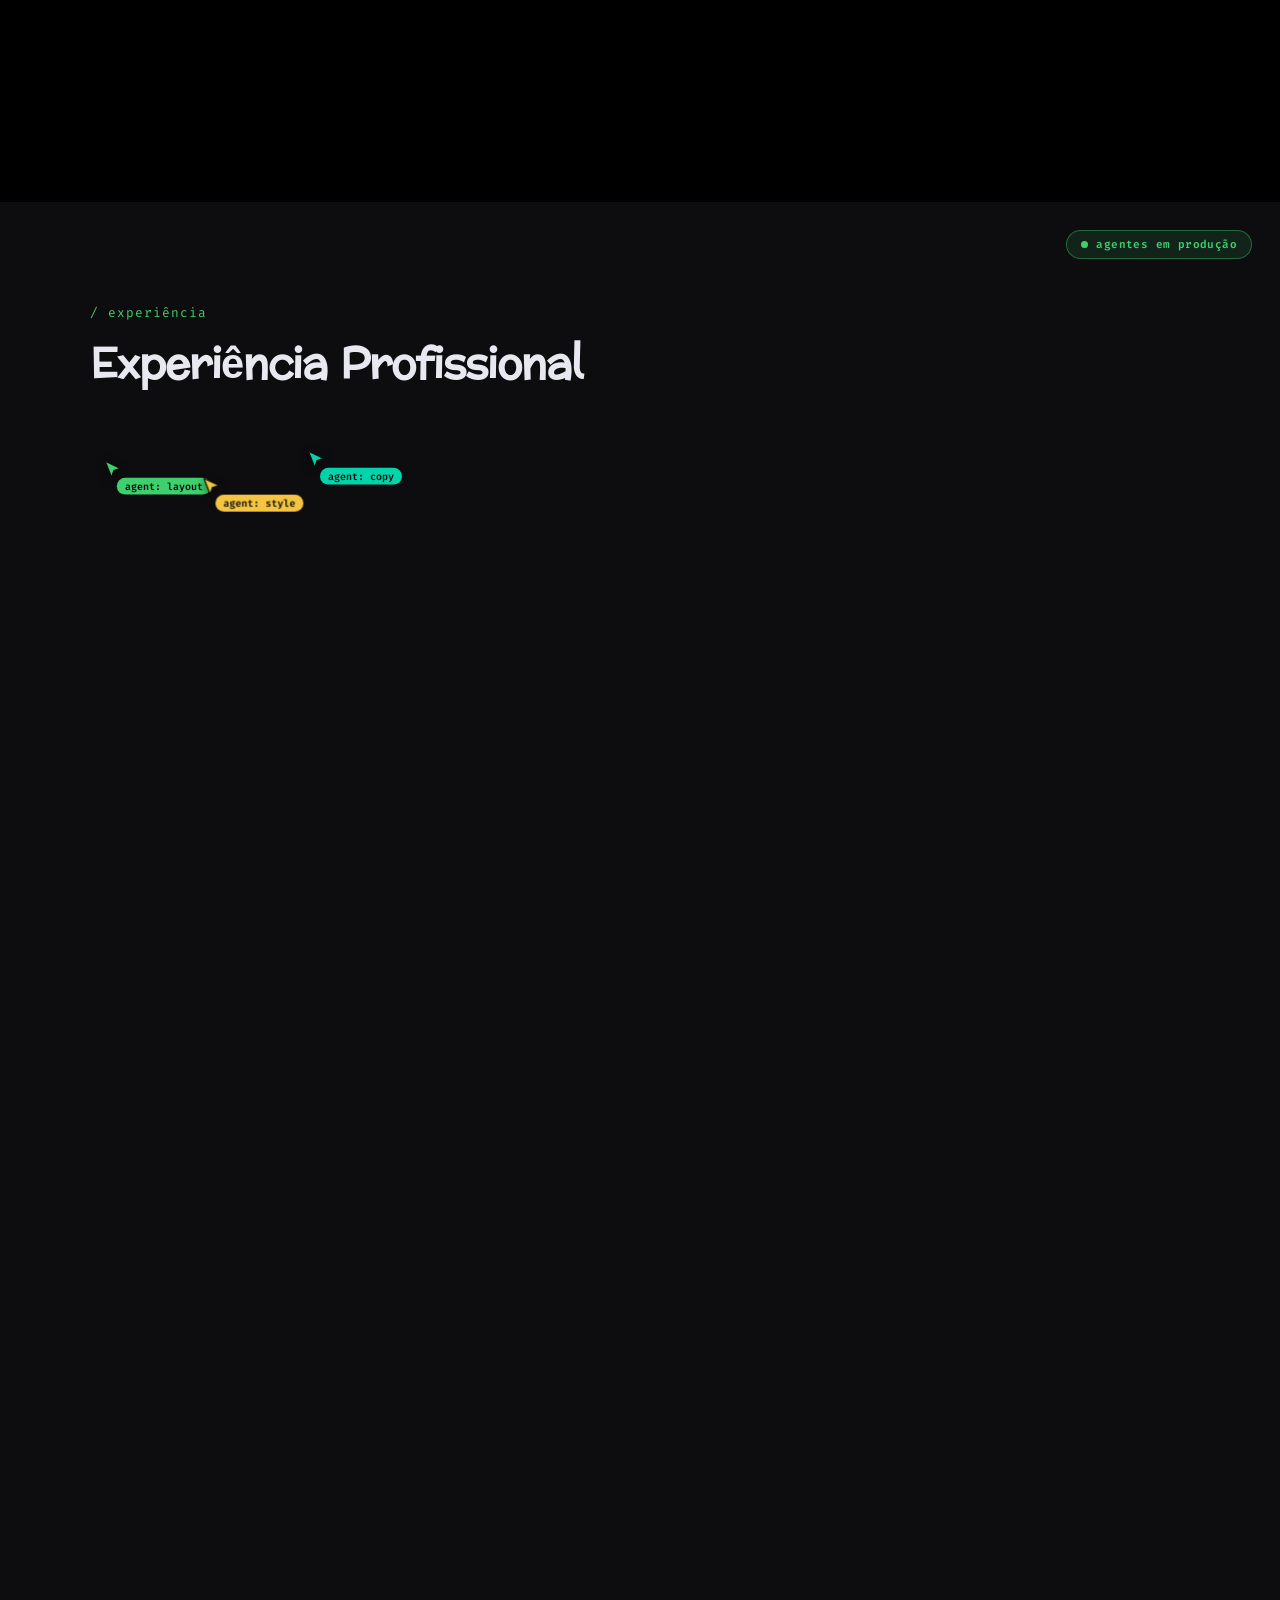
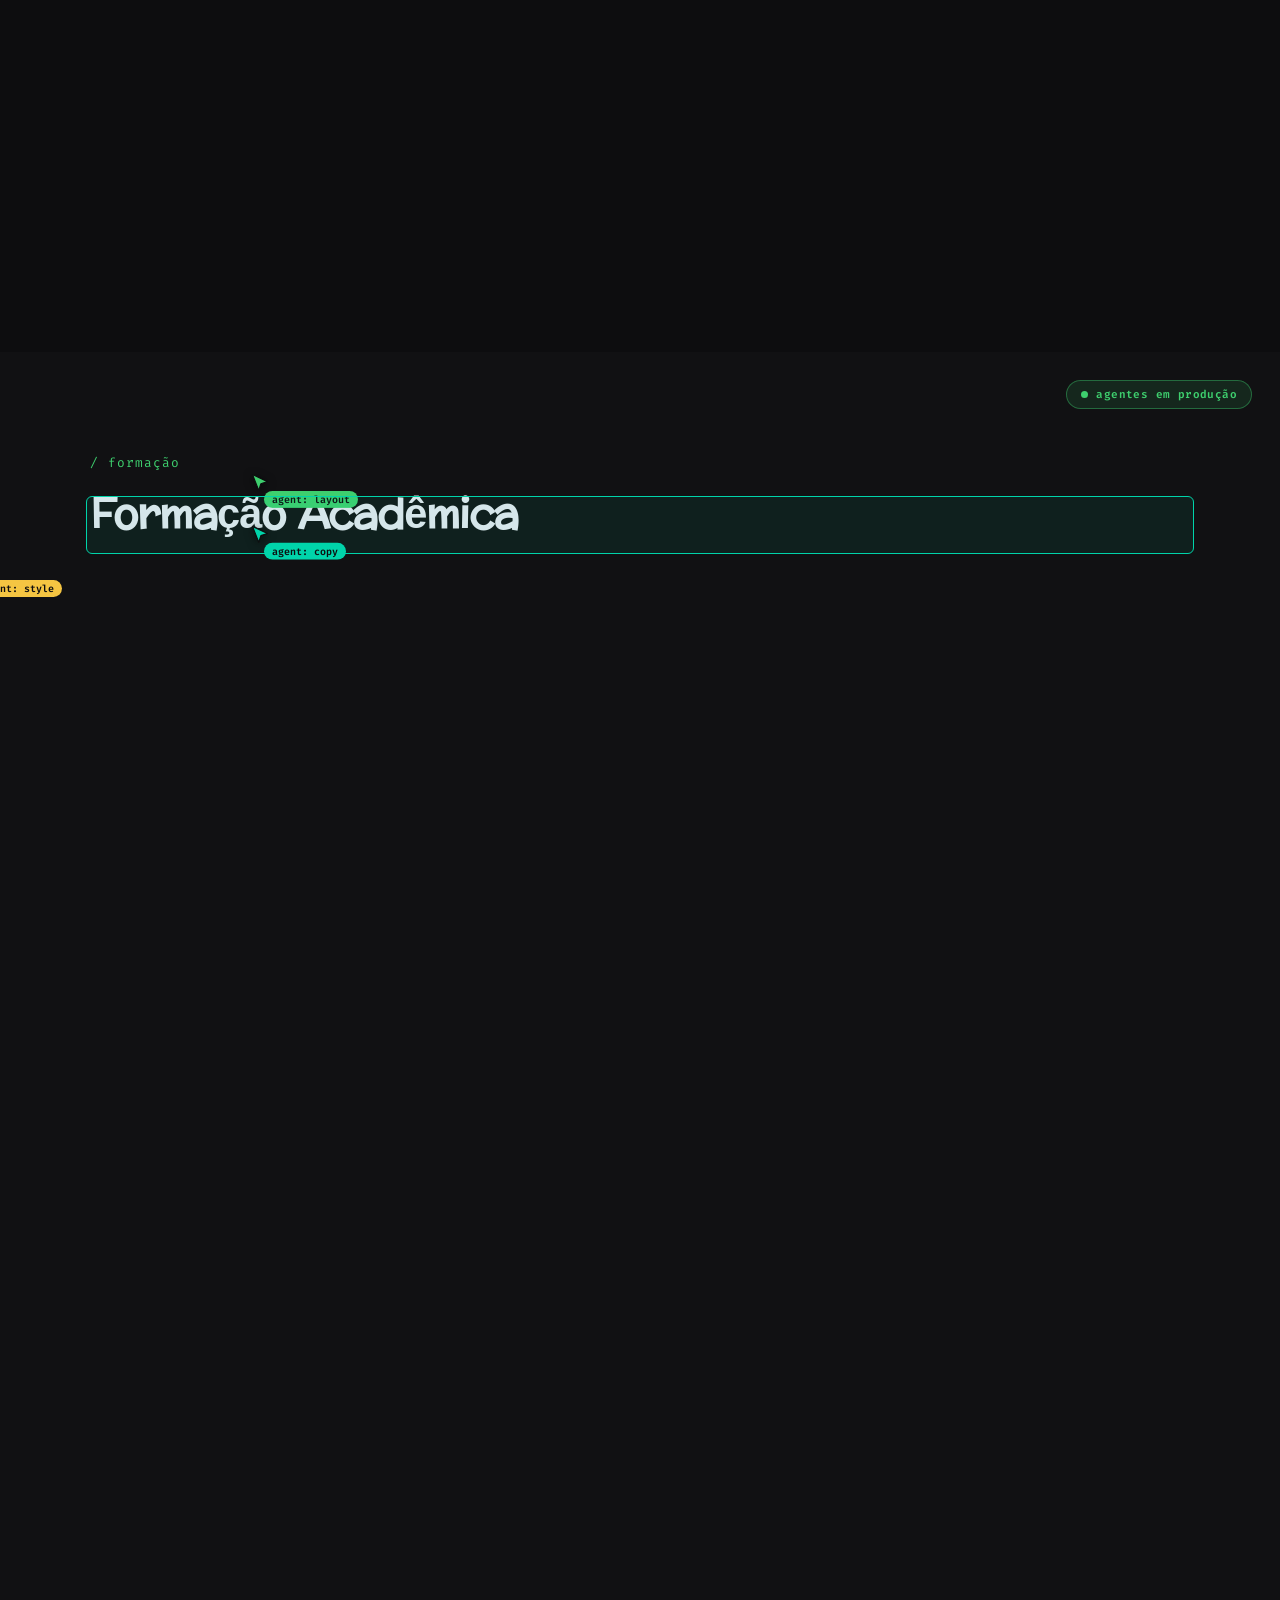
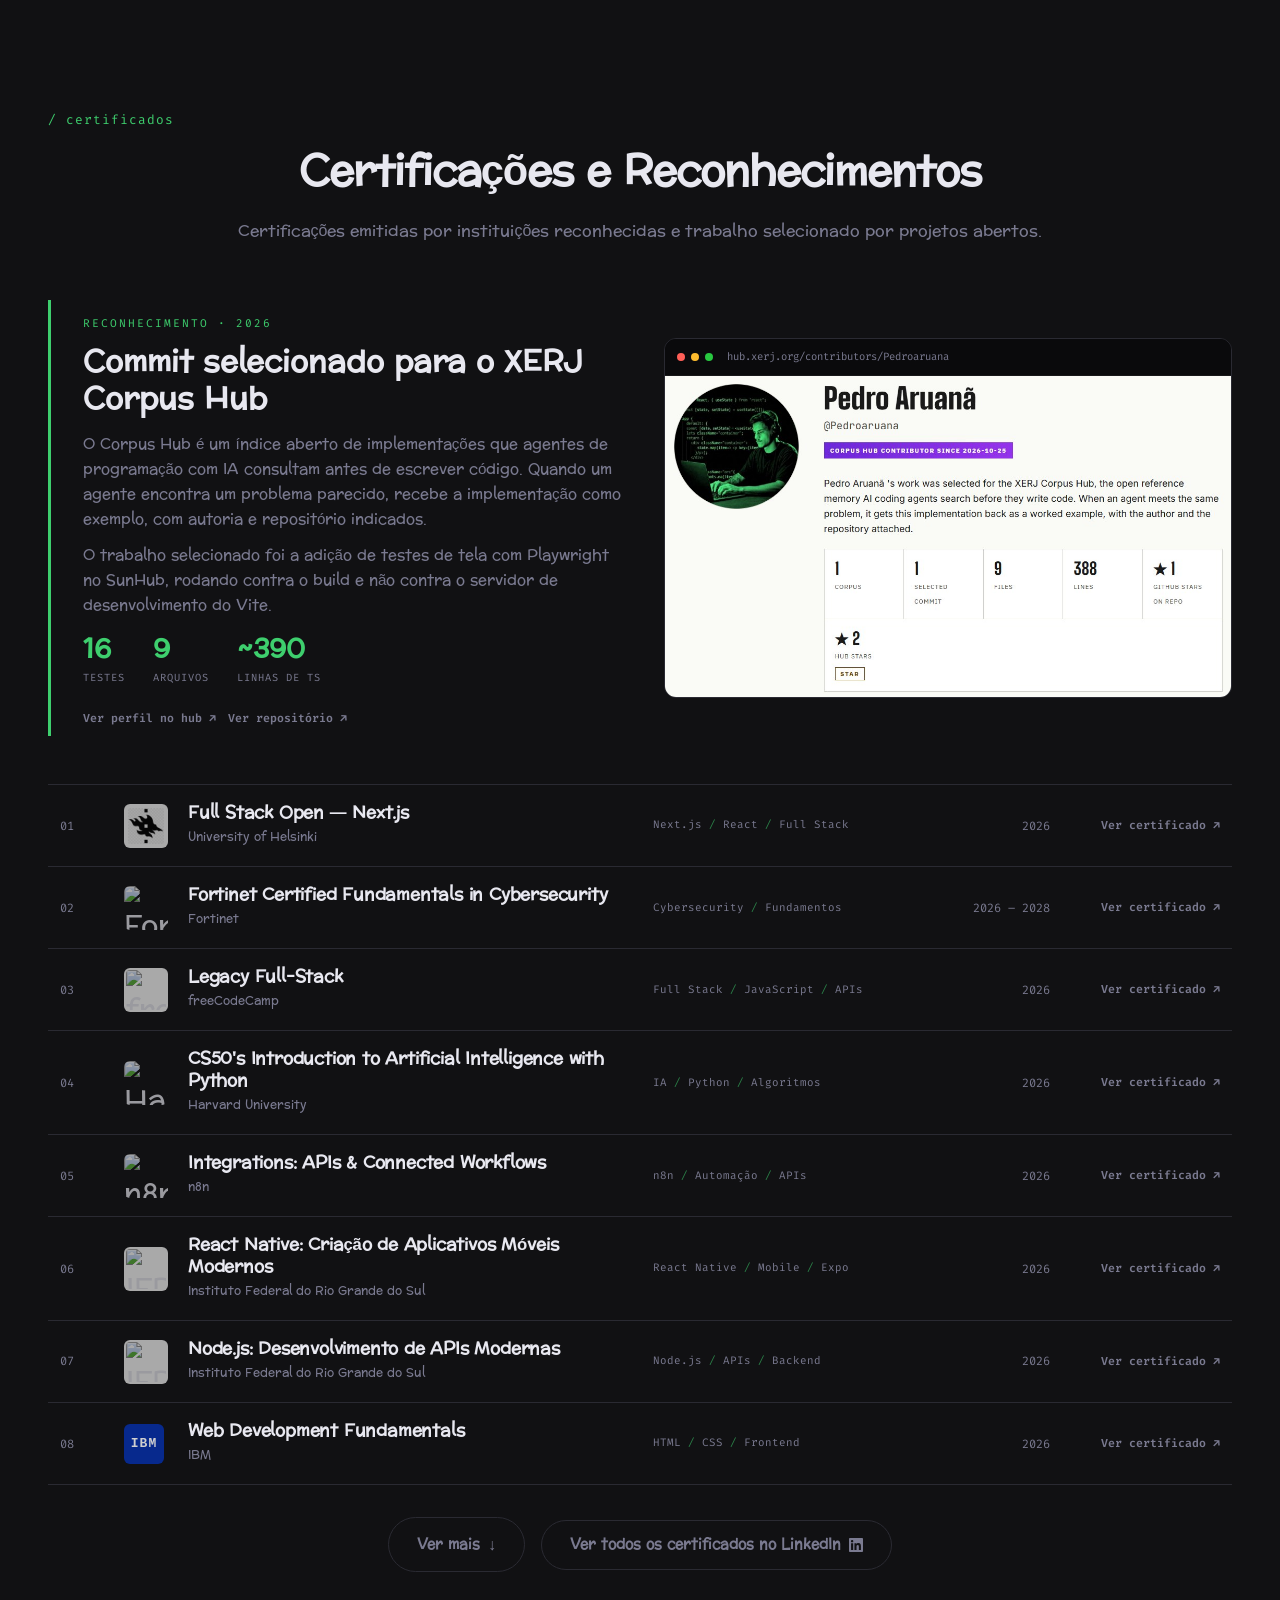
==== commit af2ac489: "certificados 133" ====
--- a/index.html
+++ b/index.html
@@ -189,7 +189,7 @@
               <span class="stat-label" data-i18n="about.stat1">Repositórios no ar</span>
             </div>
             <div class="stat">
-              <span class="stat-num" data-count-to="132" data-suffix="">0</span>
+              <span class="stat-num" data-count-to="133" data-suffix="">0</span>
               <span class="stat-label" data-i18n="about.stat2">Certificados</span>
             </div>
 <div class="stat">
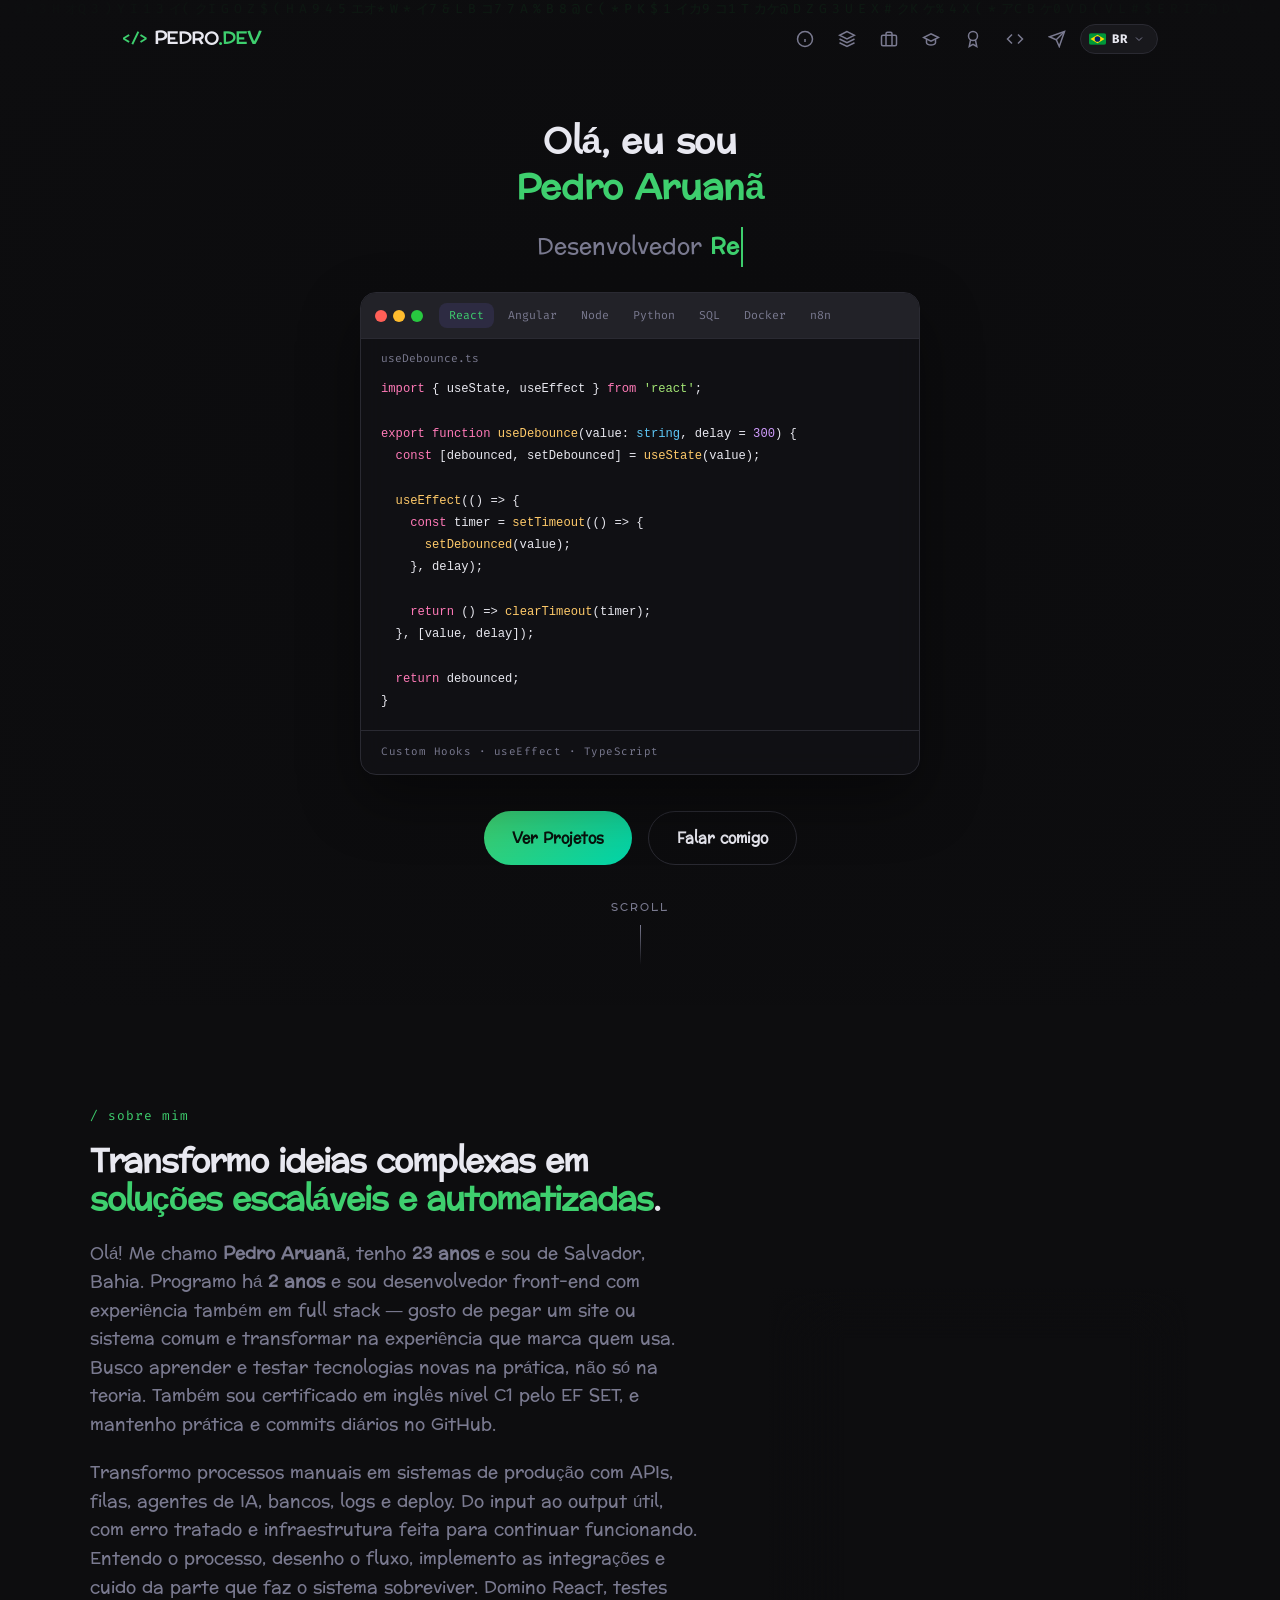
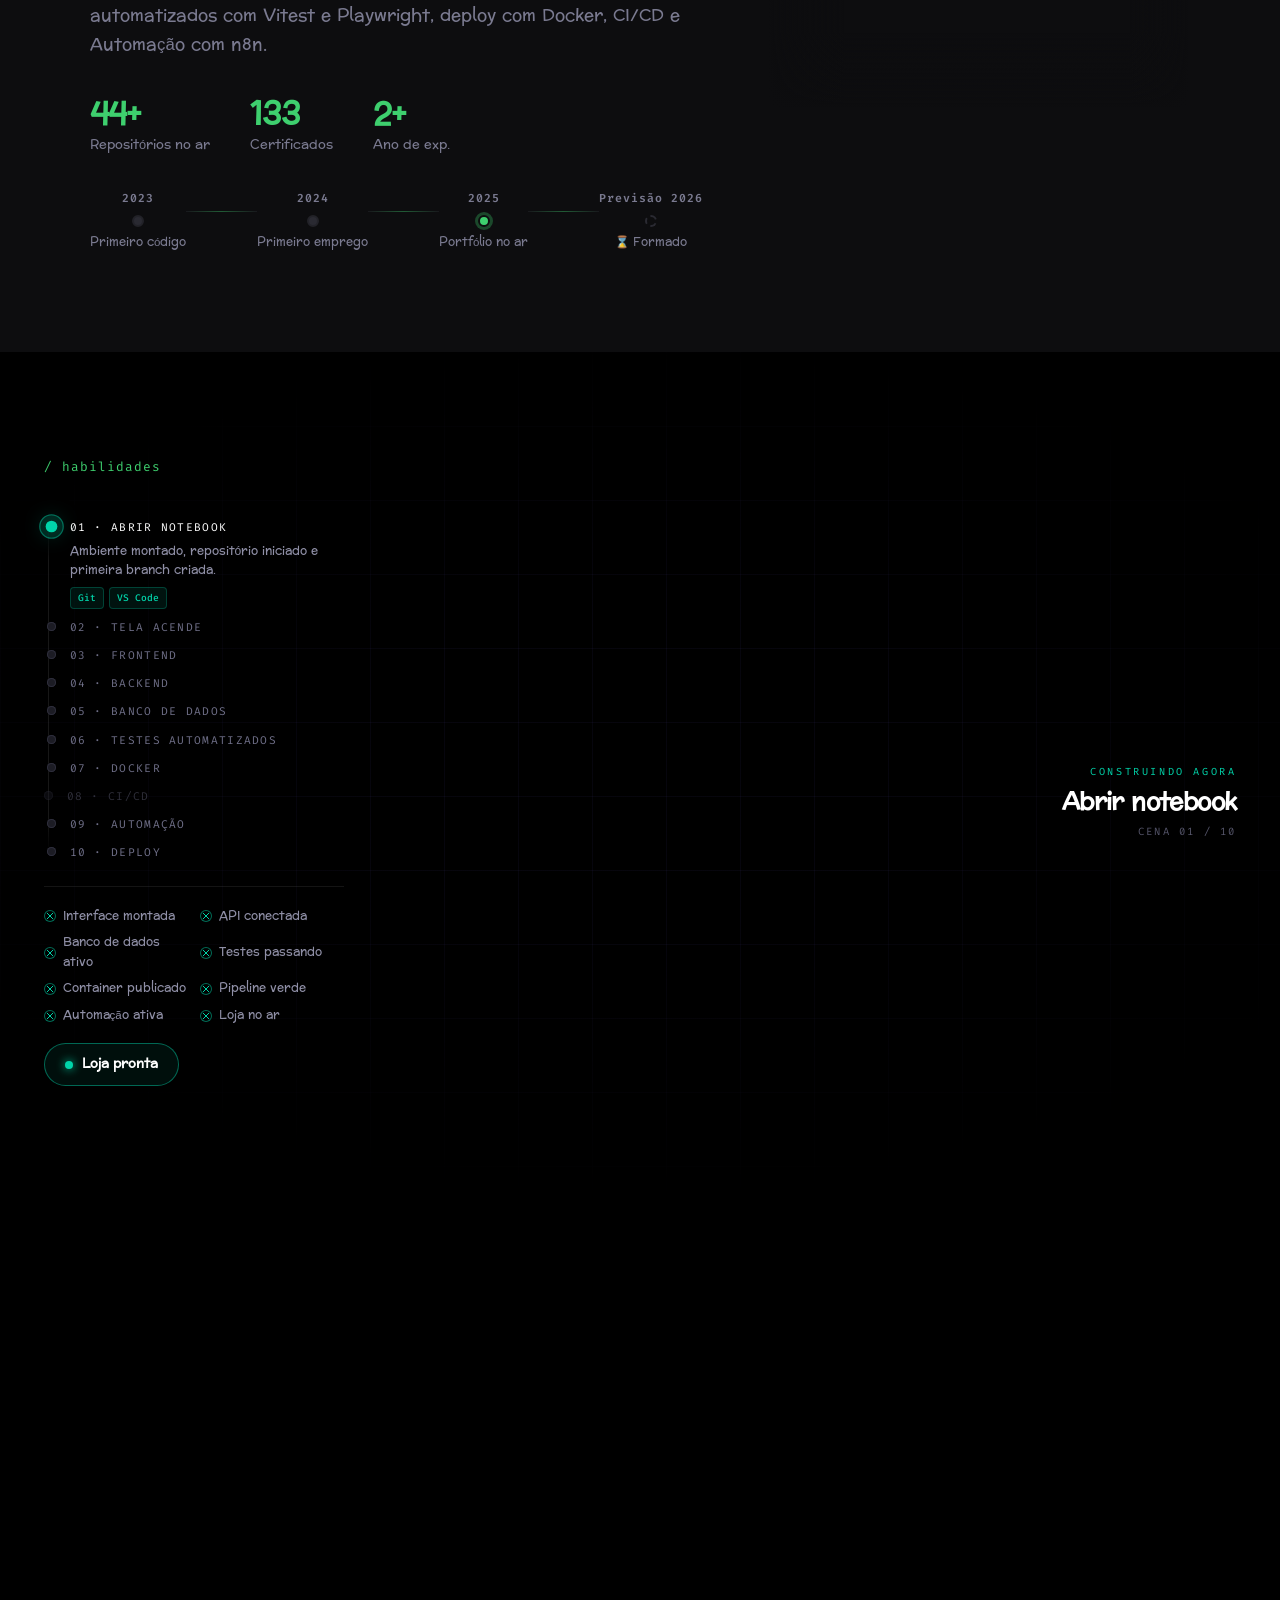
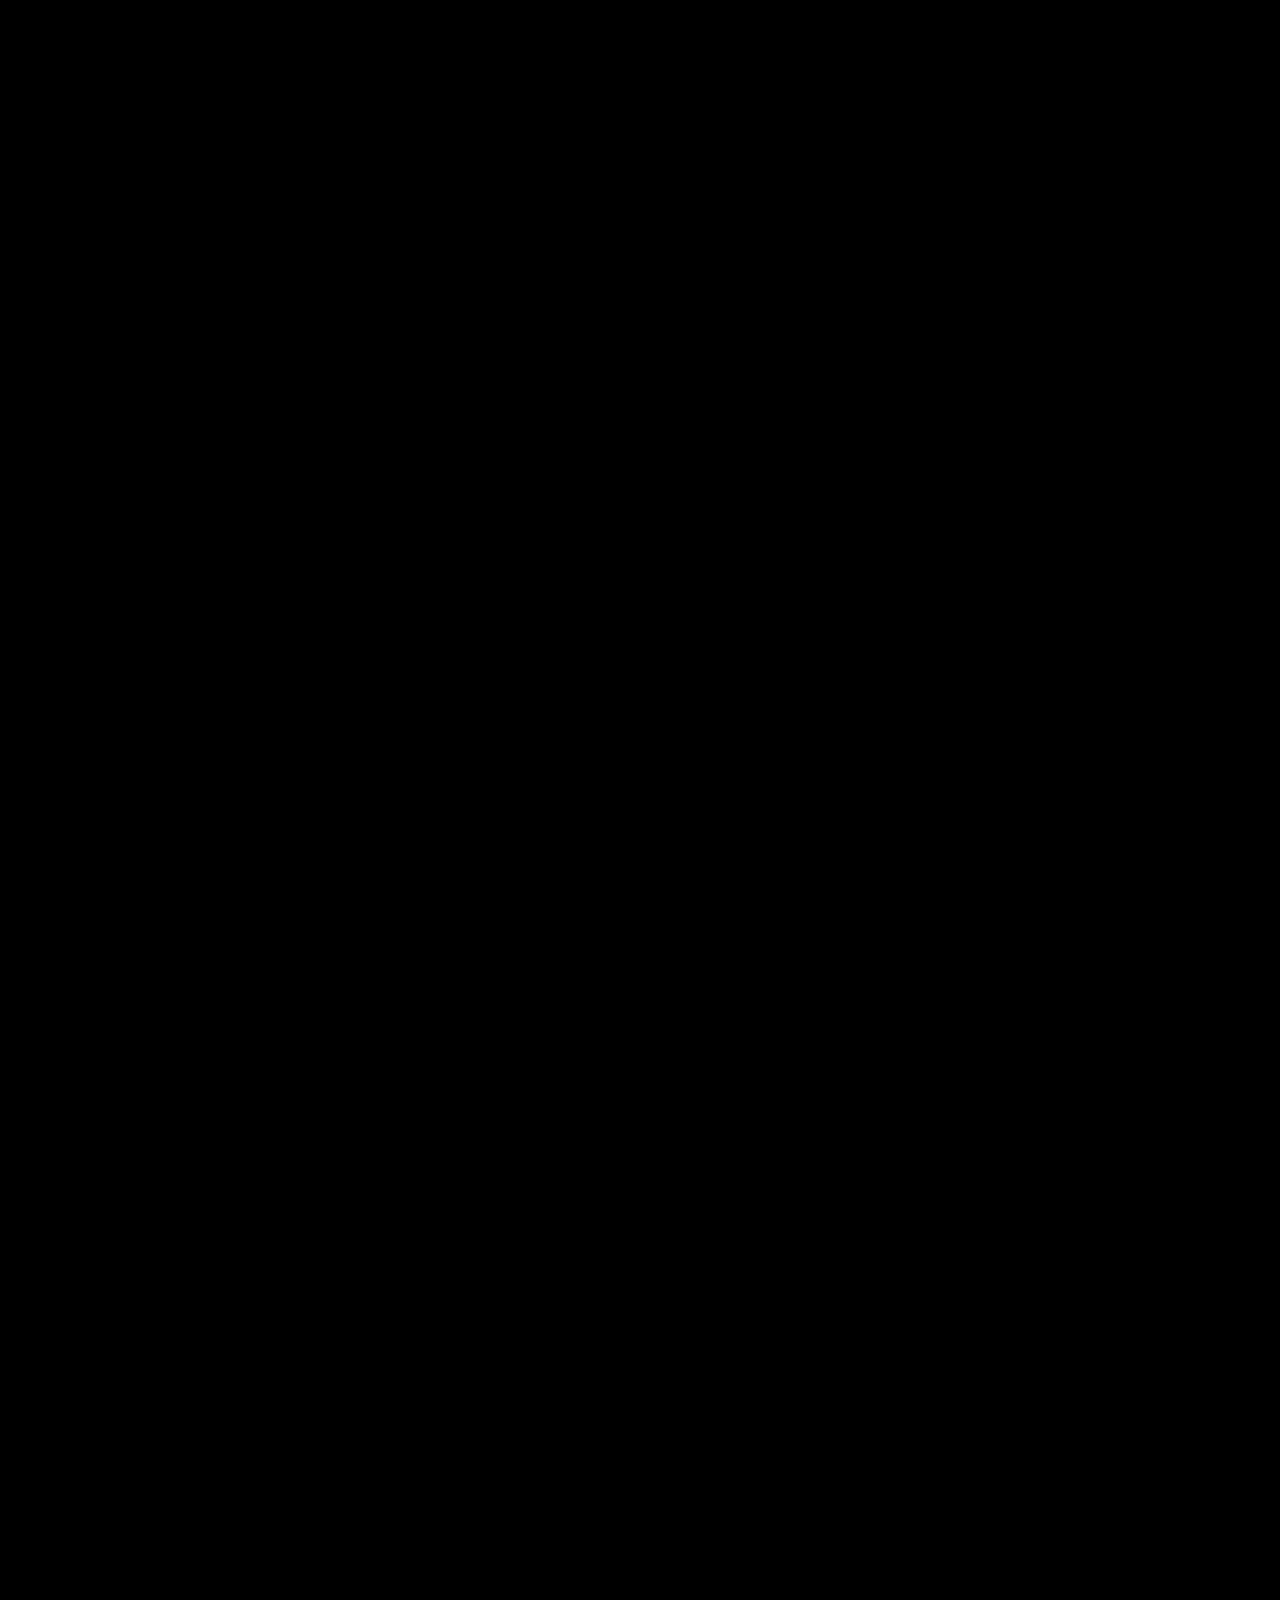
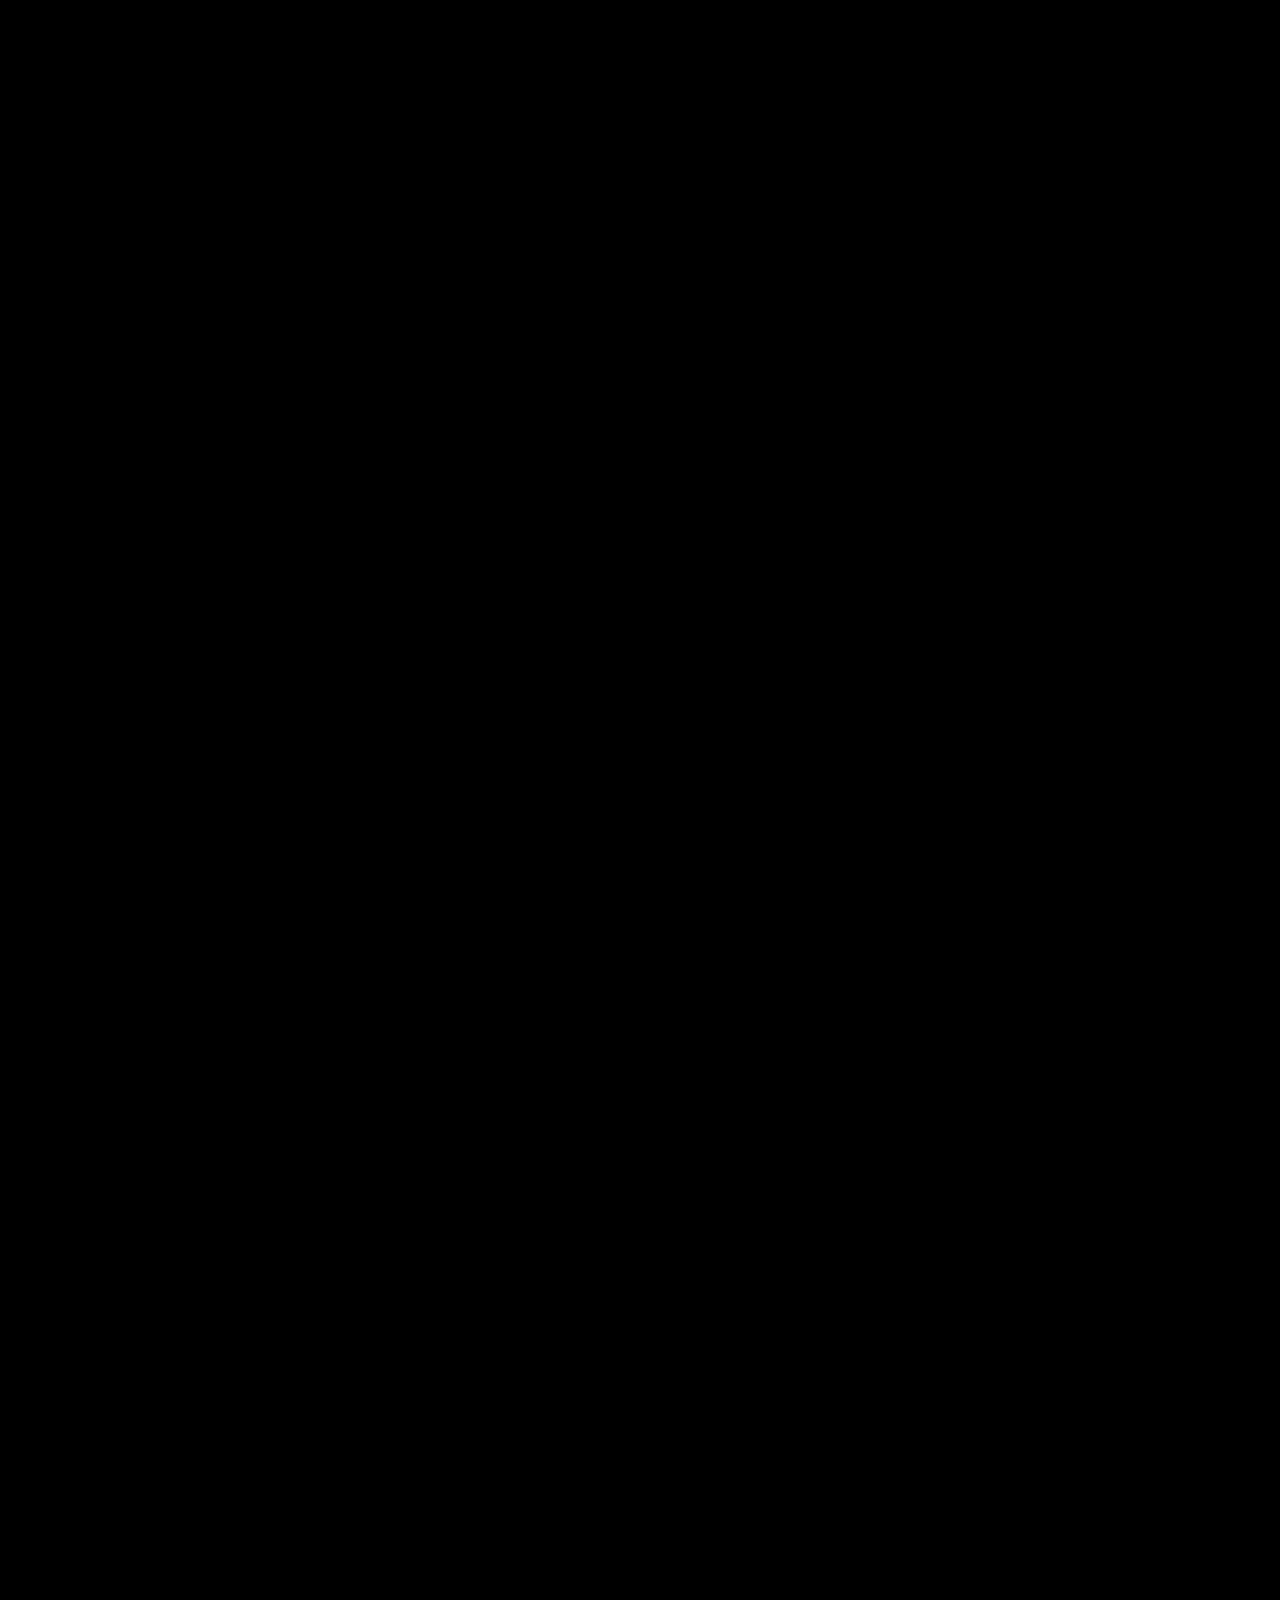
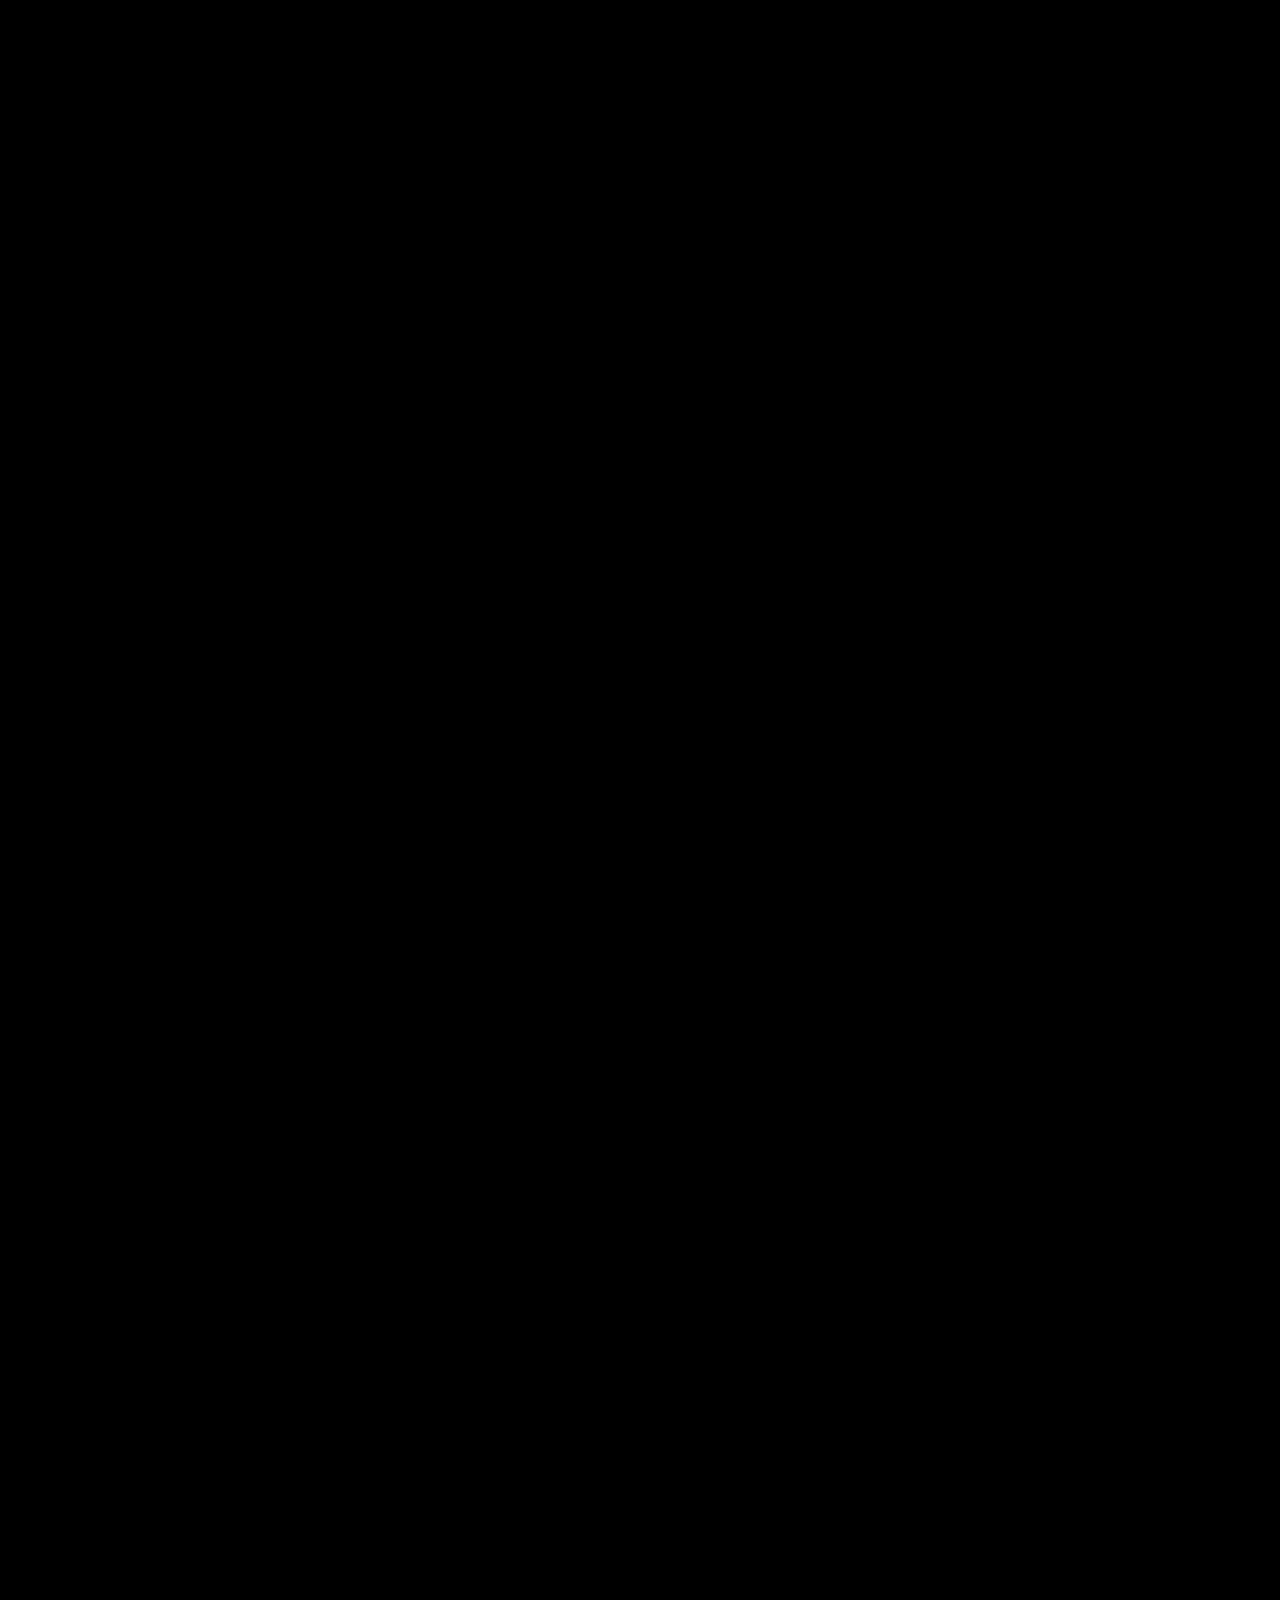
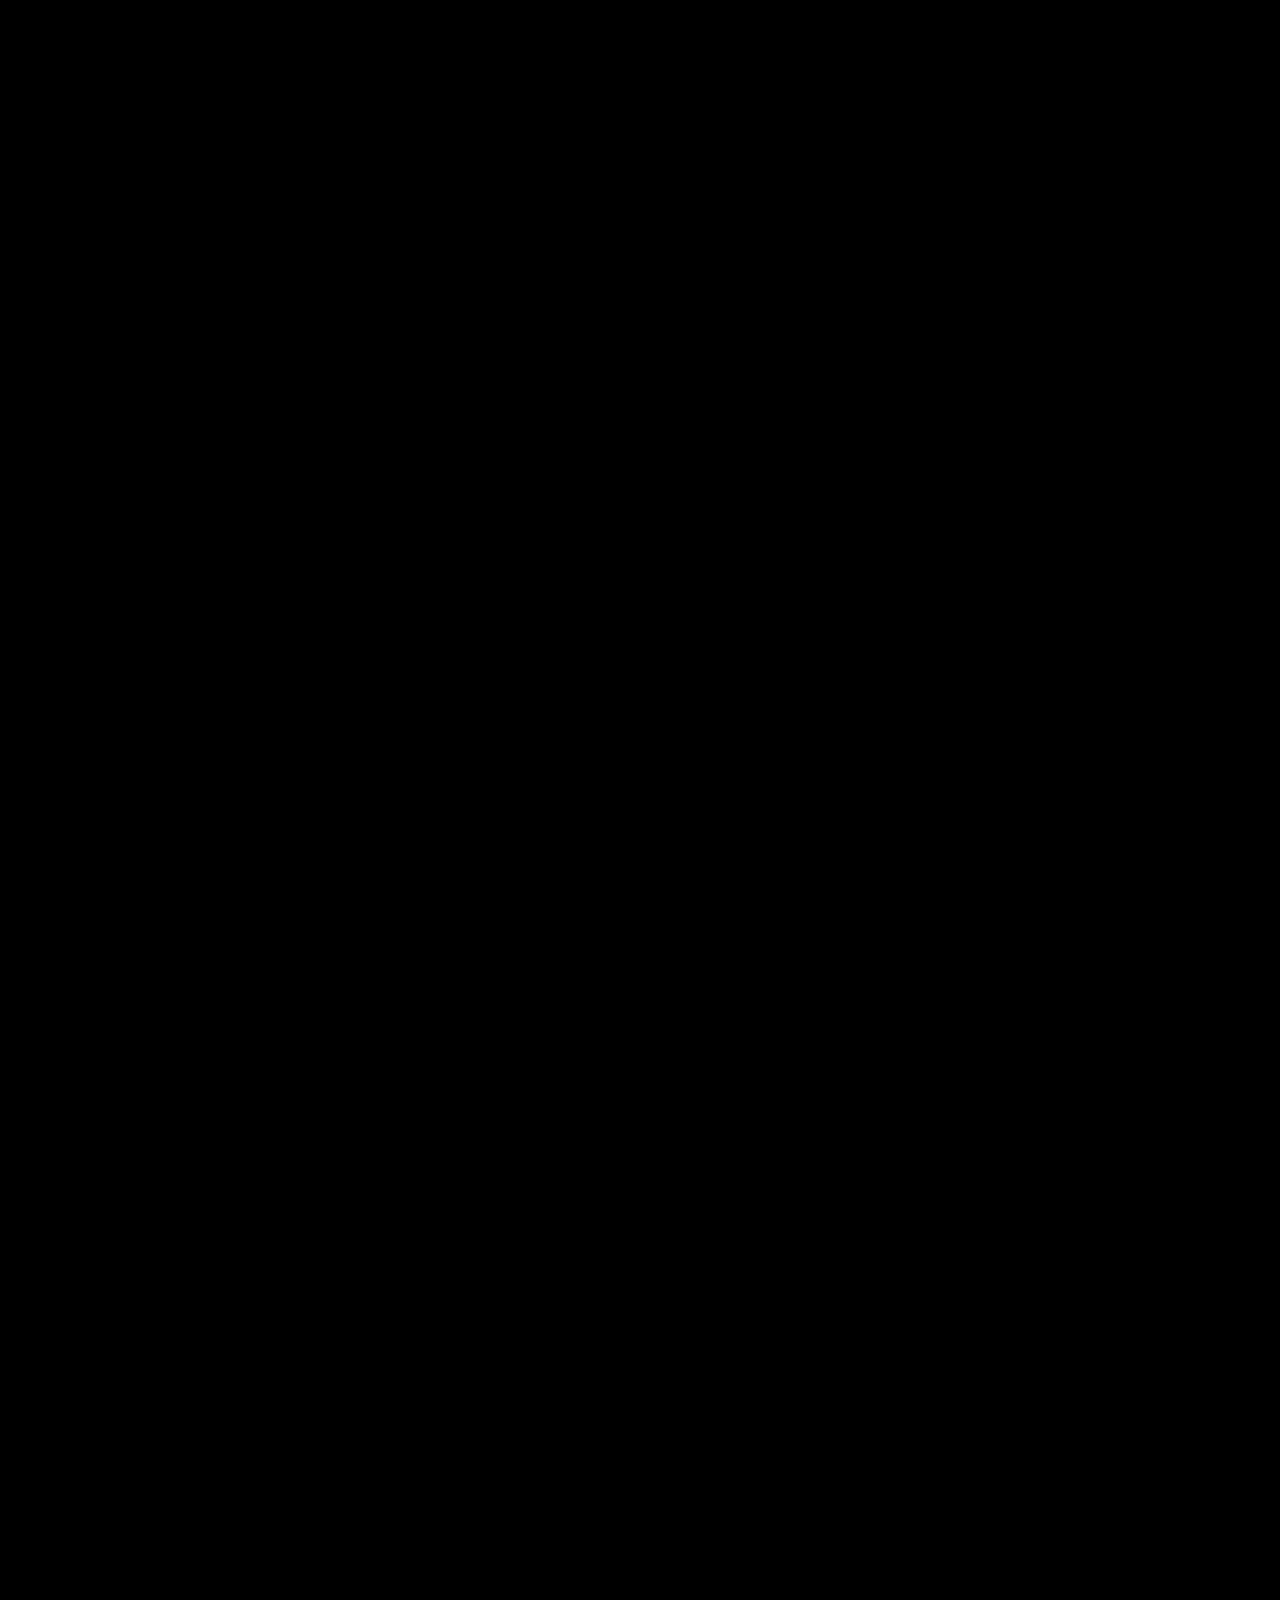
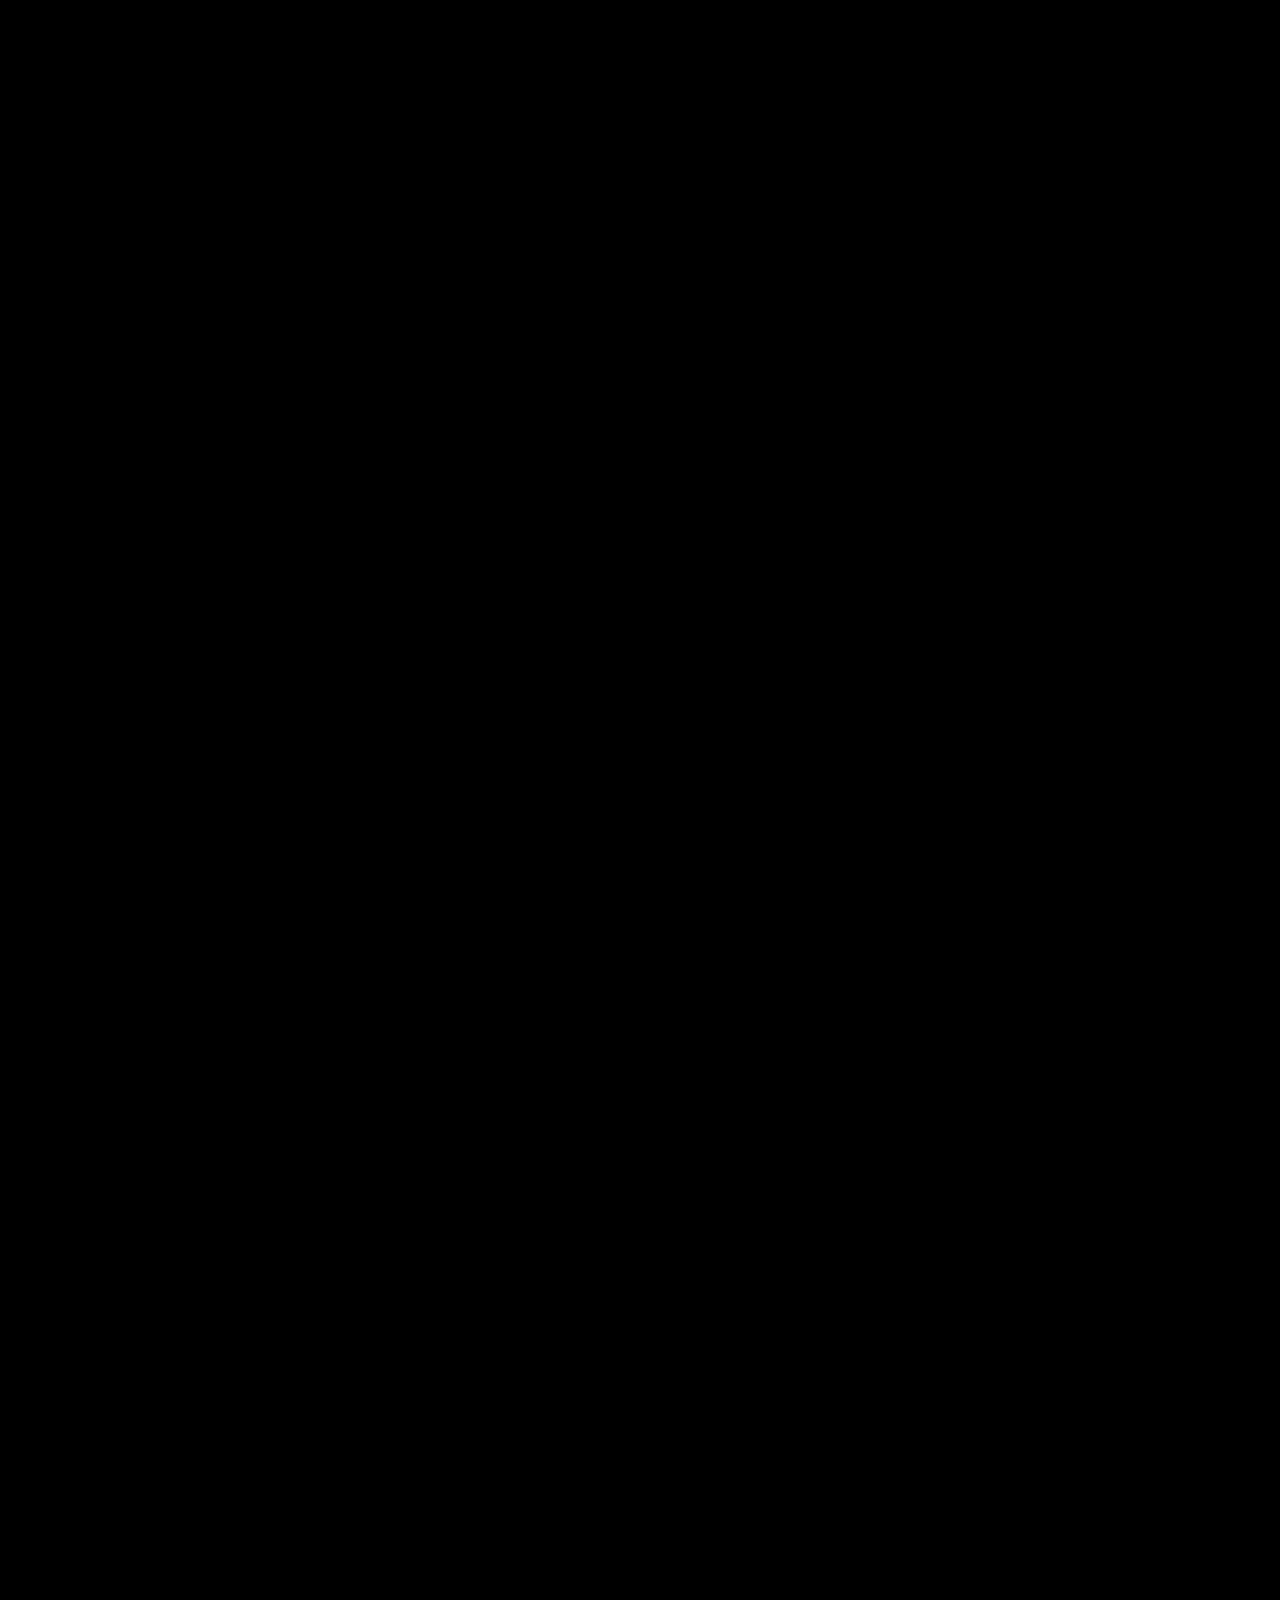
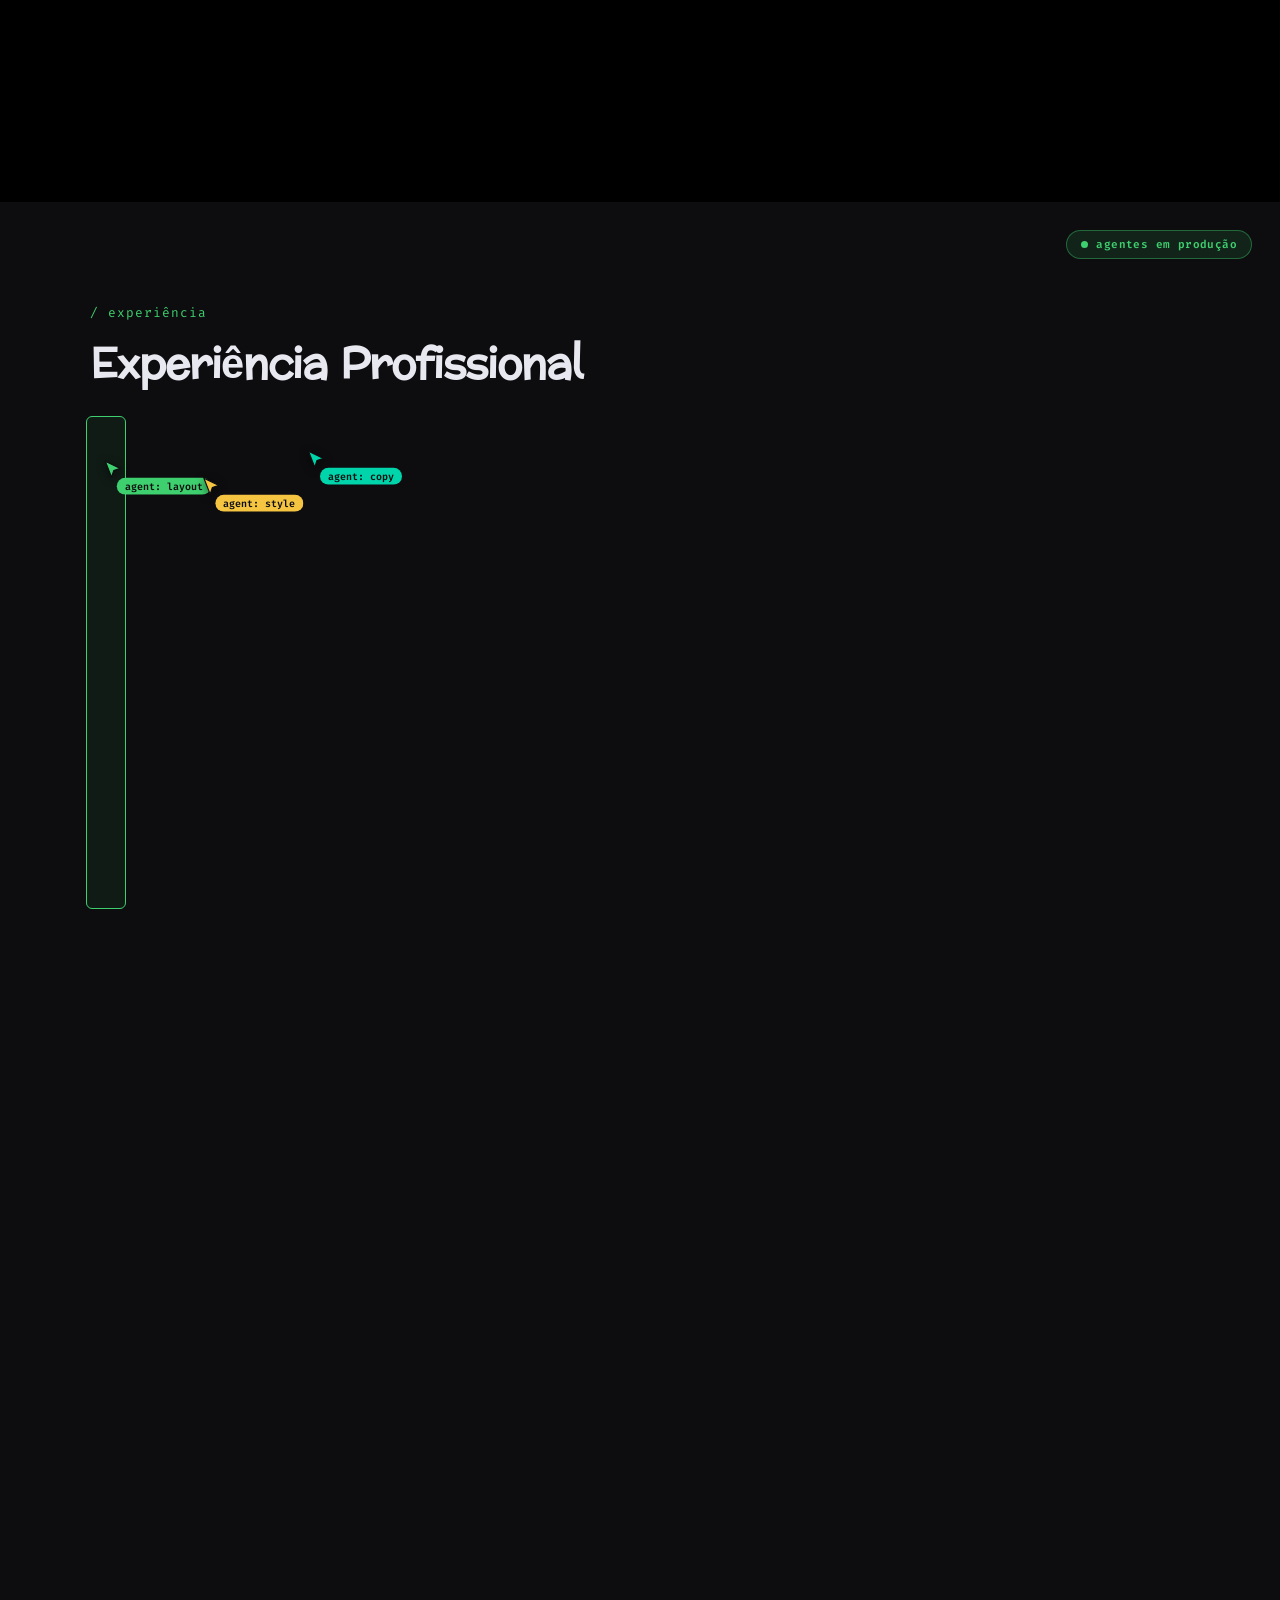
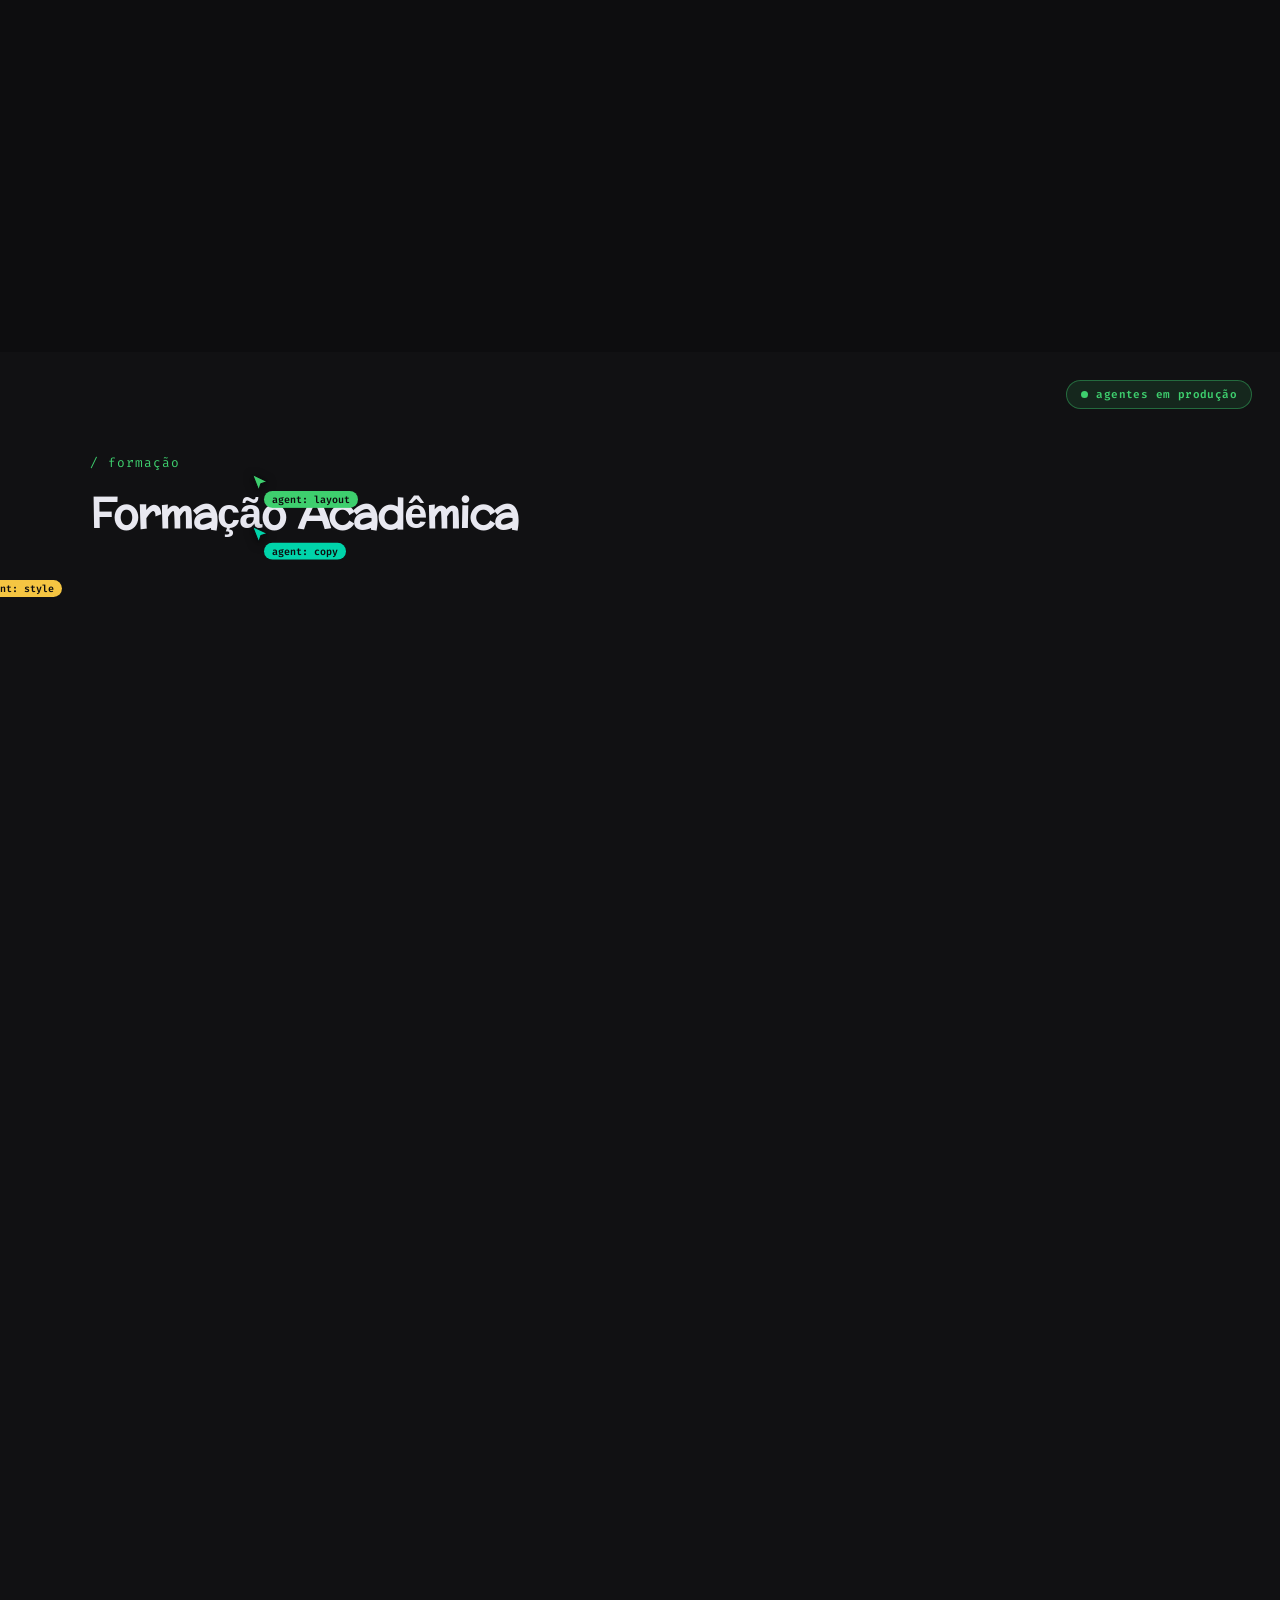
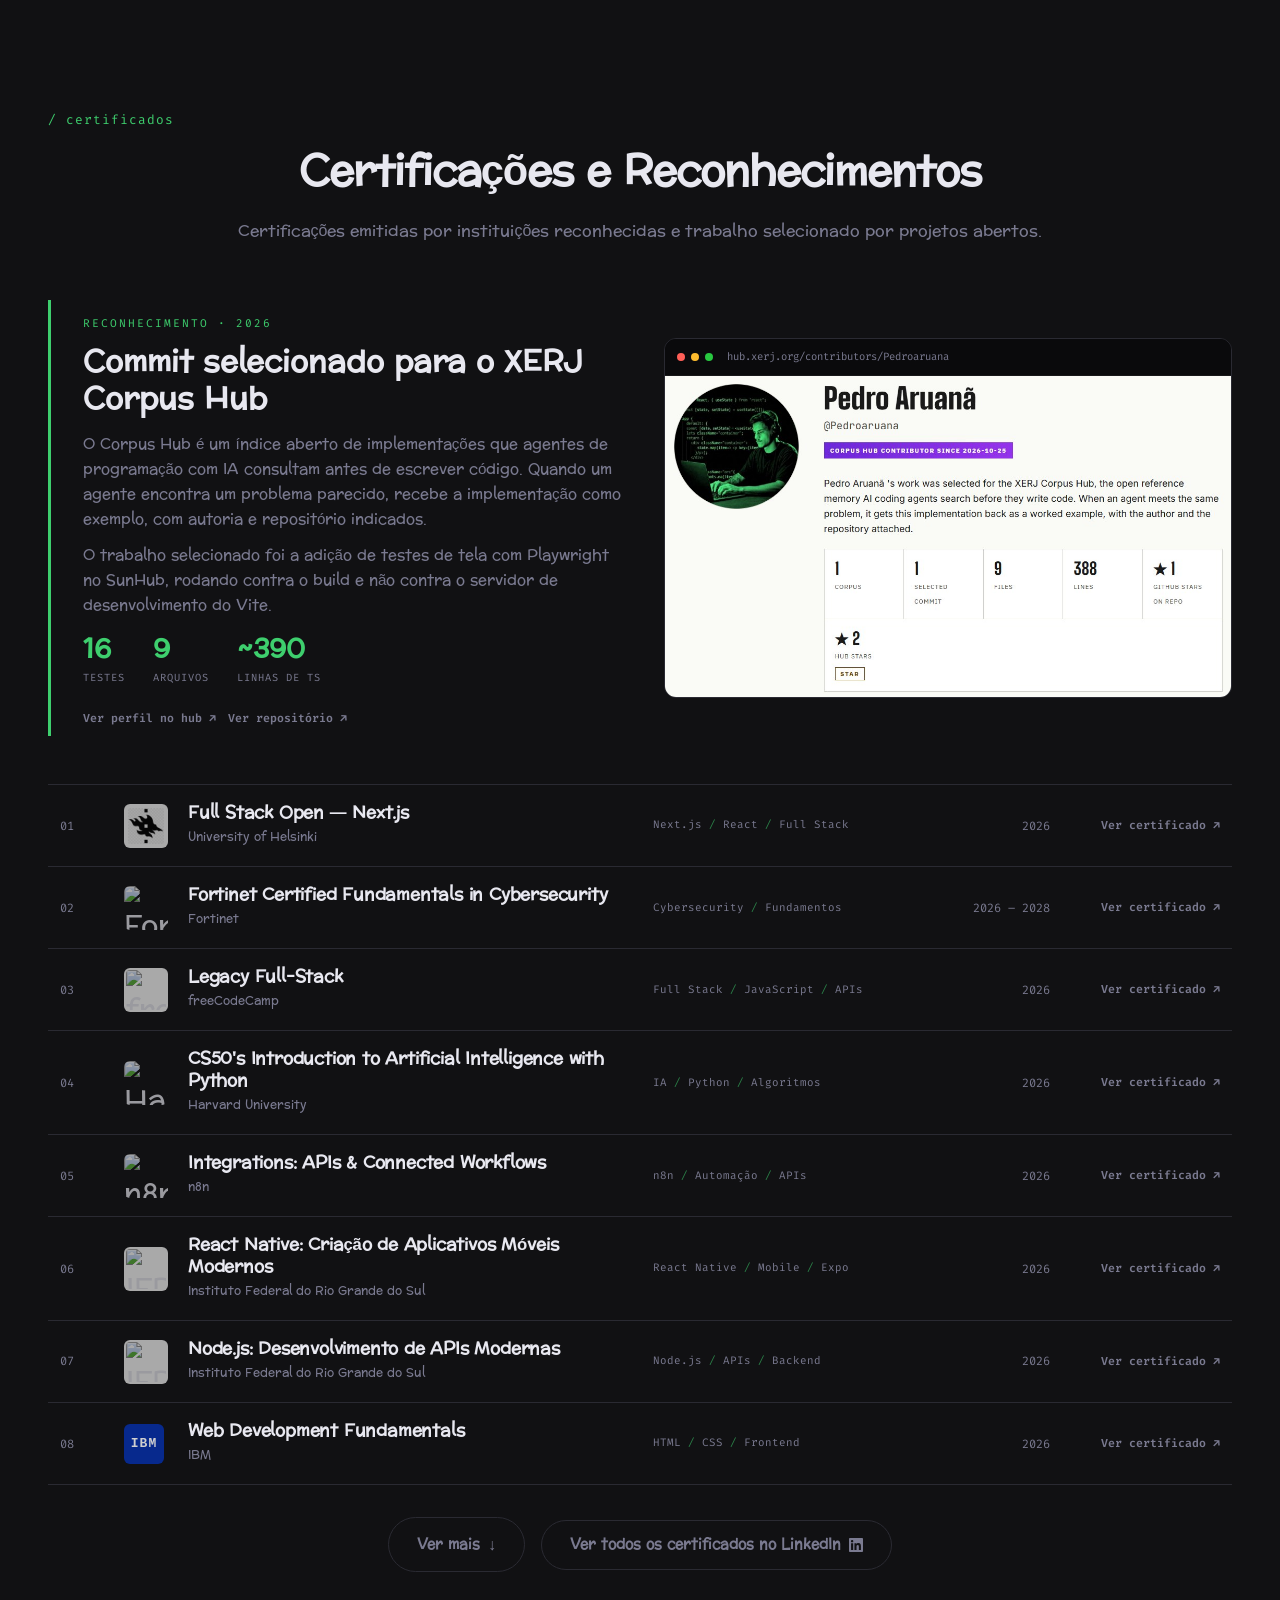
==== commit 82cf72df: "repositorios 44+" ====
--- a/index.html
+++ b/index.html
@@ -185,7 +185,7 @@
           </p>
           <div class="about-stats" id="aboutStats">
             <div class="stat">
-              <span class="stat-num" data-count-to="43" data-suffix="+">0+</span>
+              <span class="stat-num" data-count-to="44" data-suffix="+">0+</span>
               <span class="stat-label" data-i18n="about.stat1">Repositórios no ar</span>
             </div>
             <div class="stat">
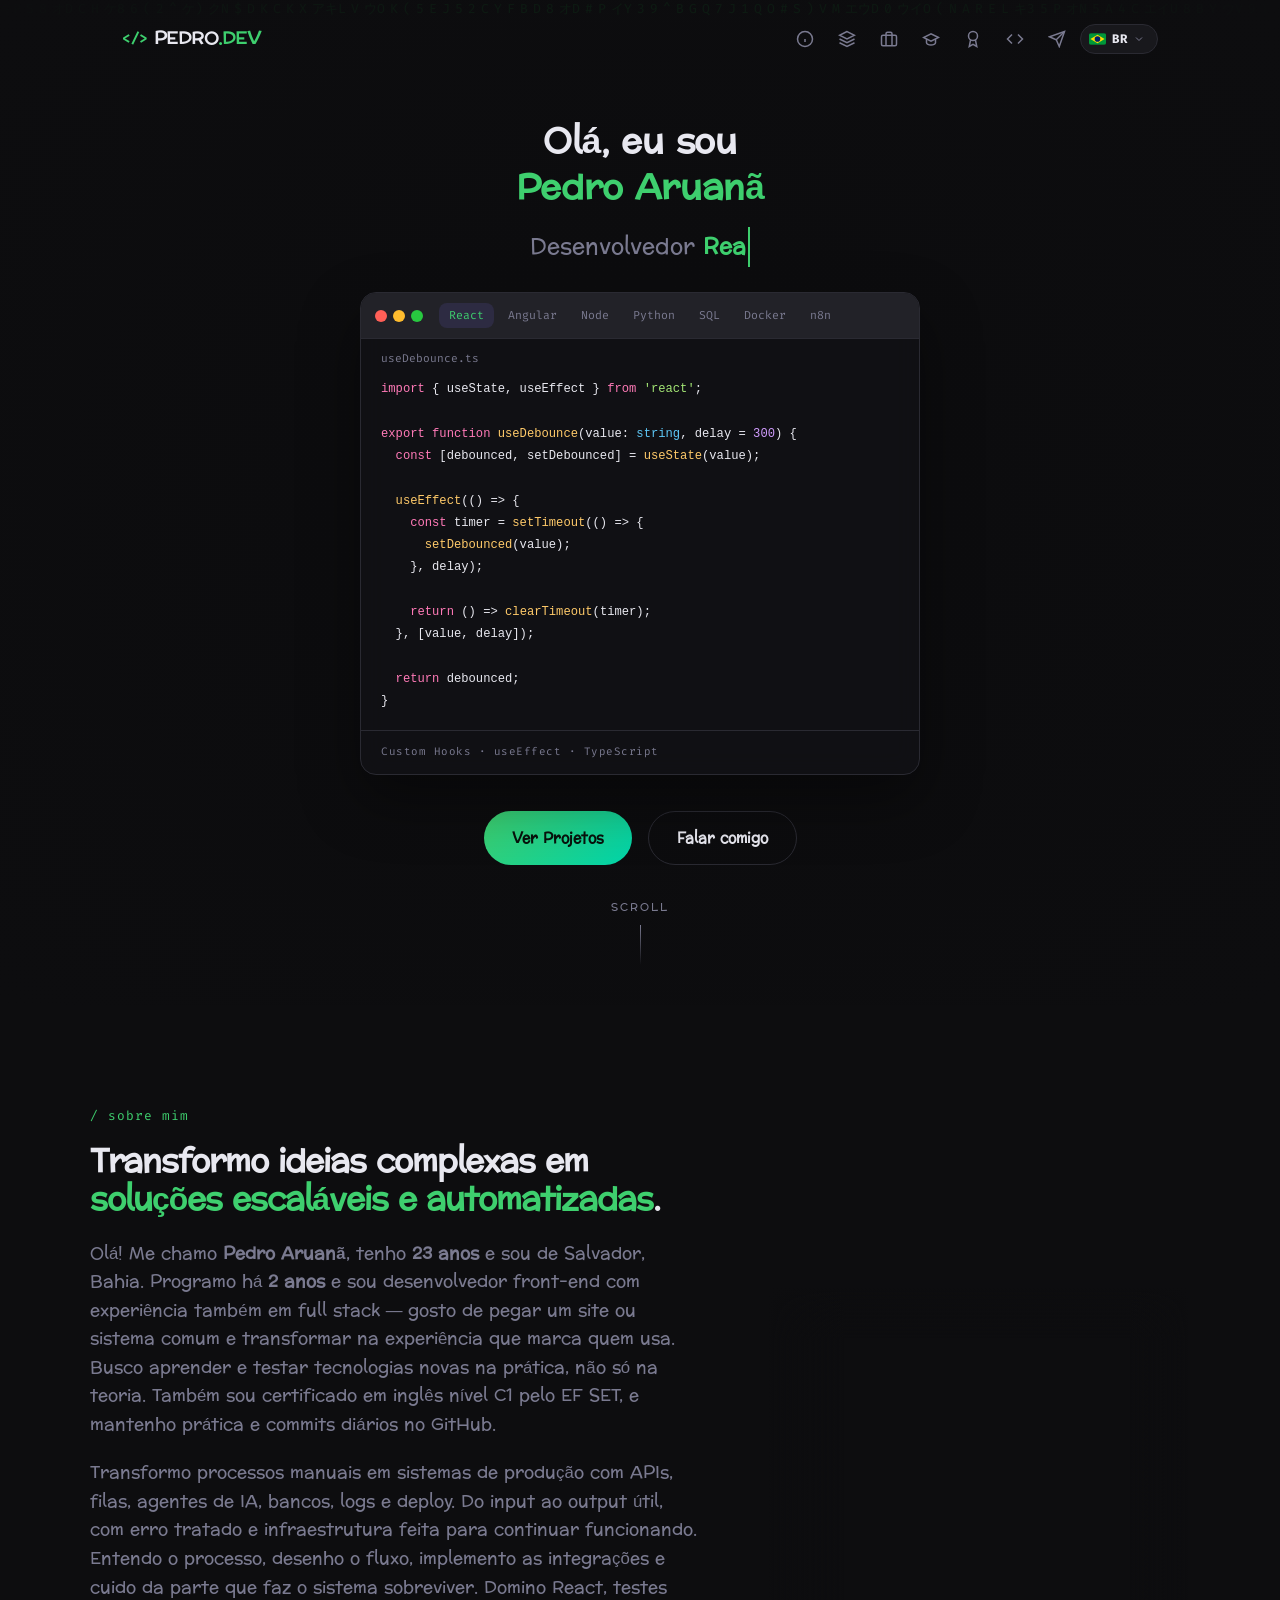
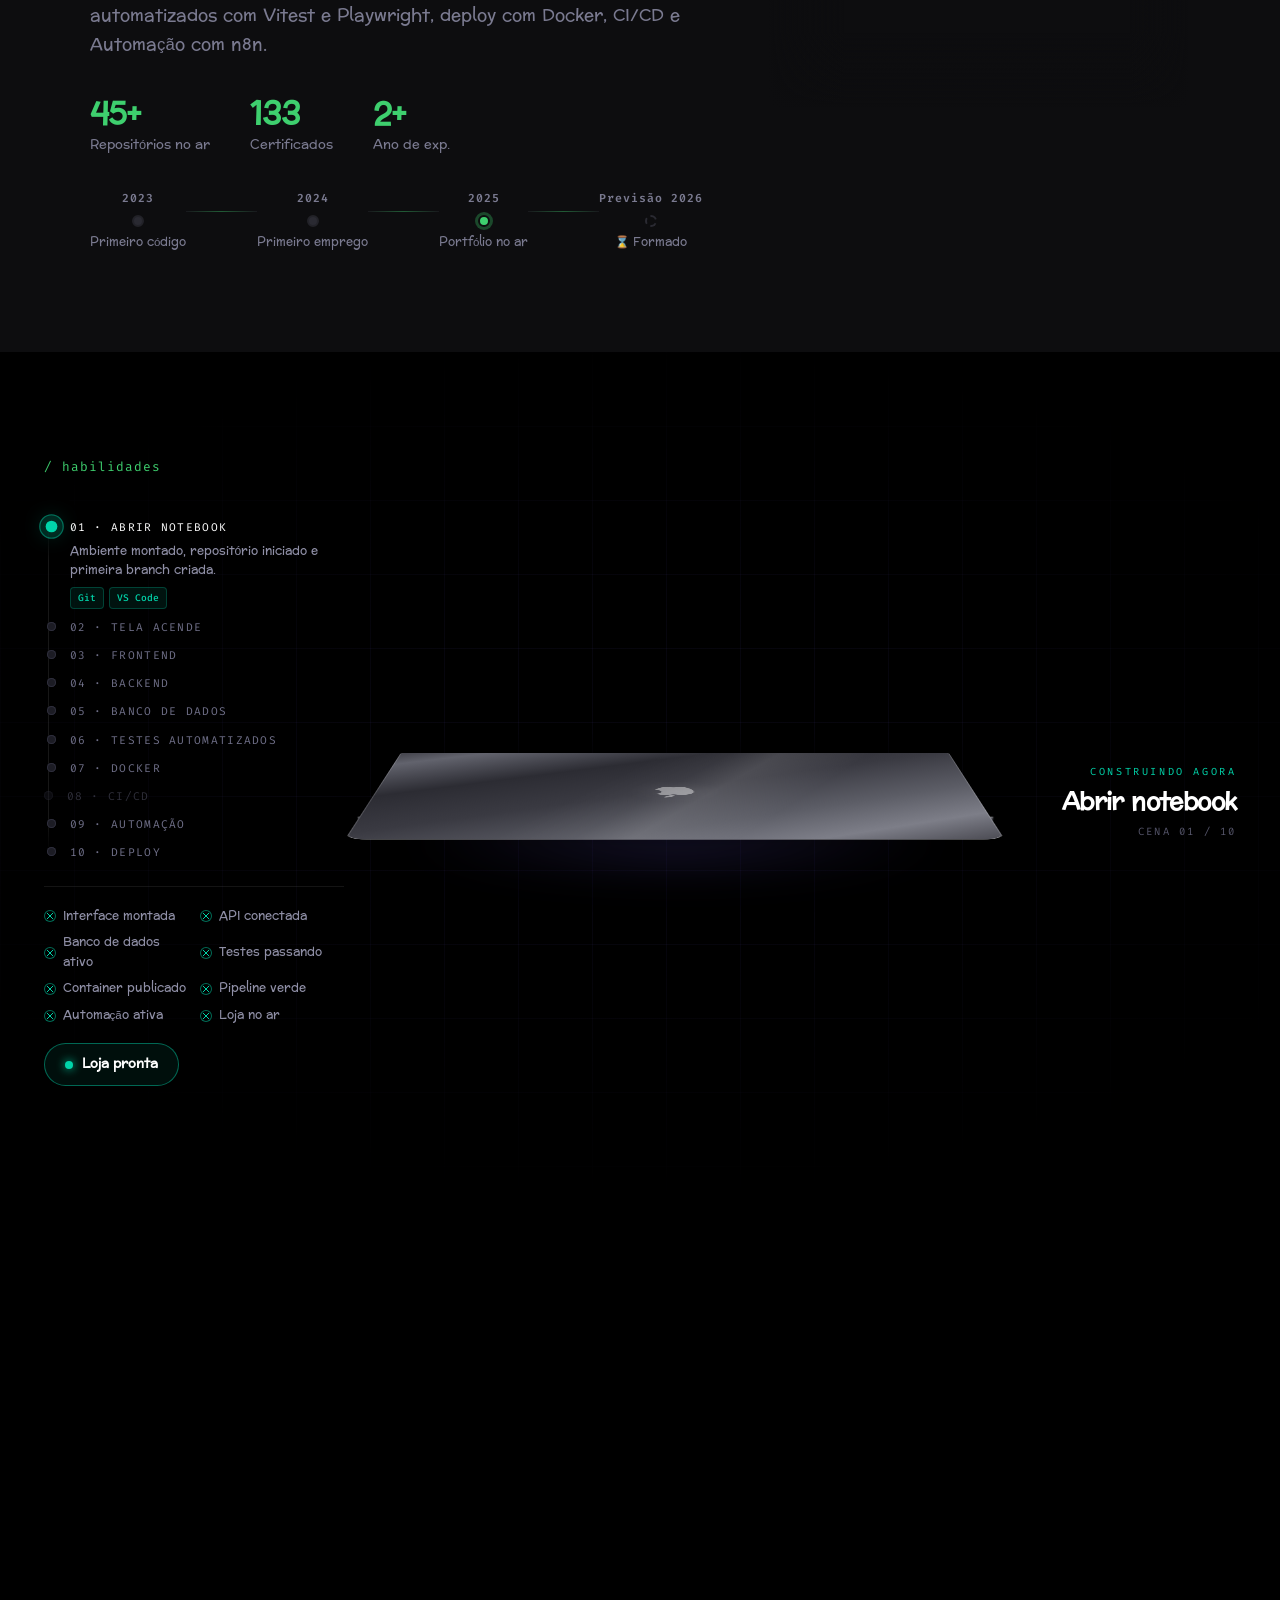
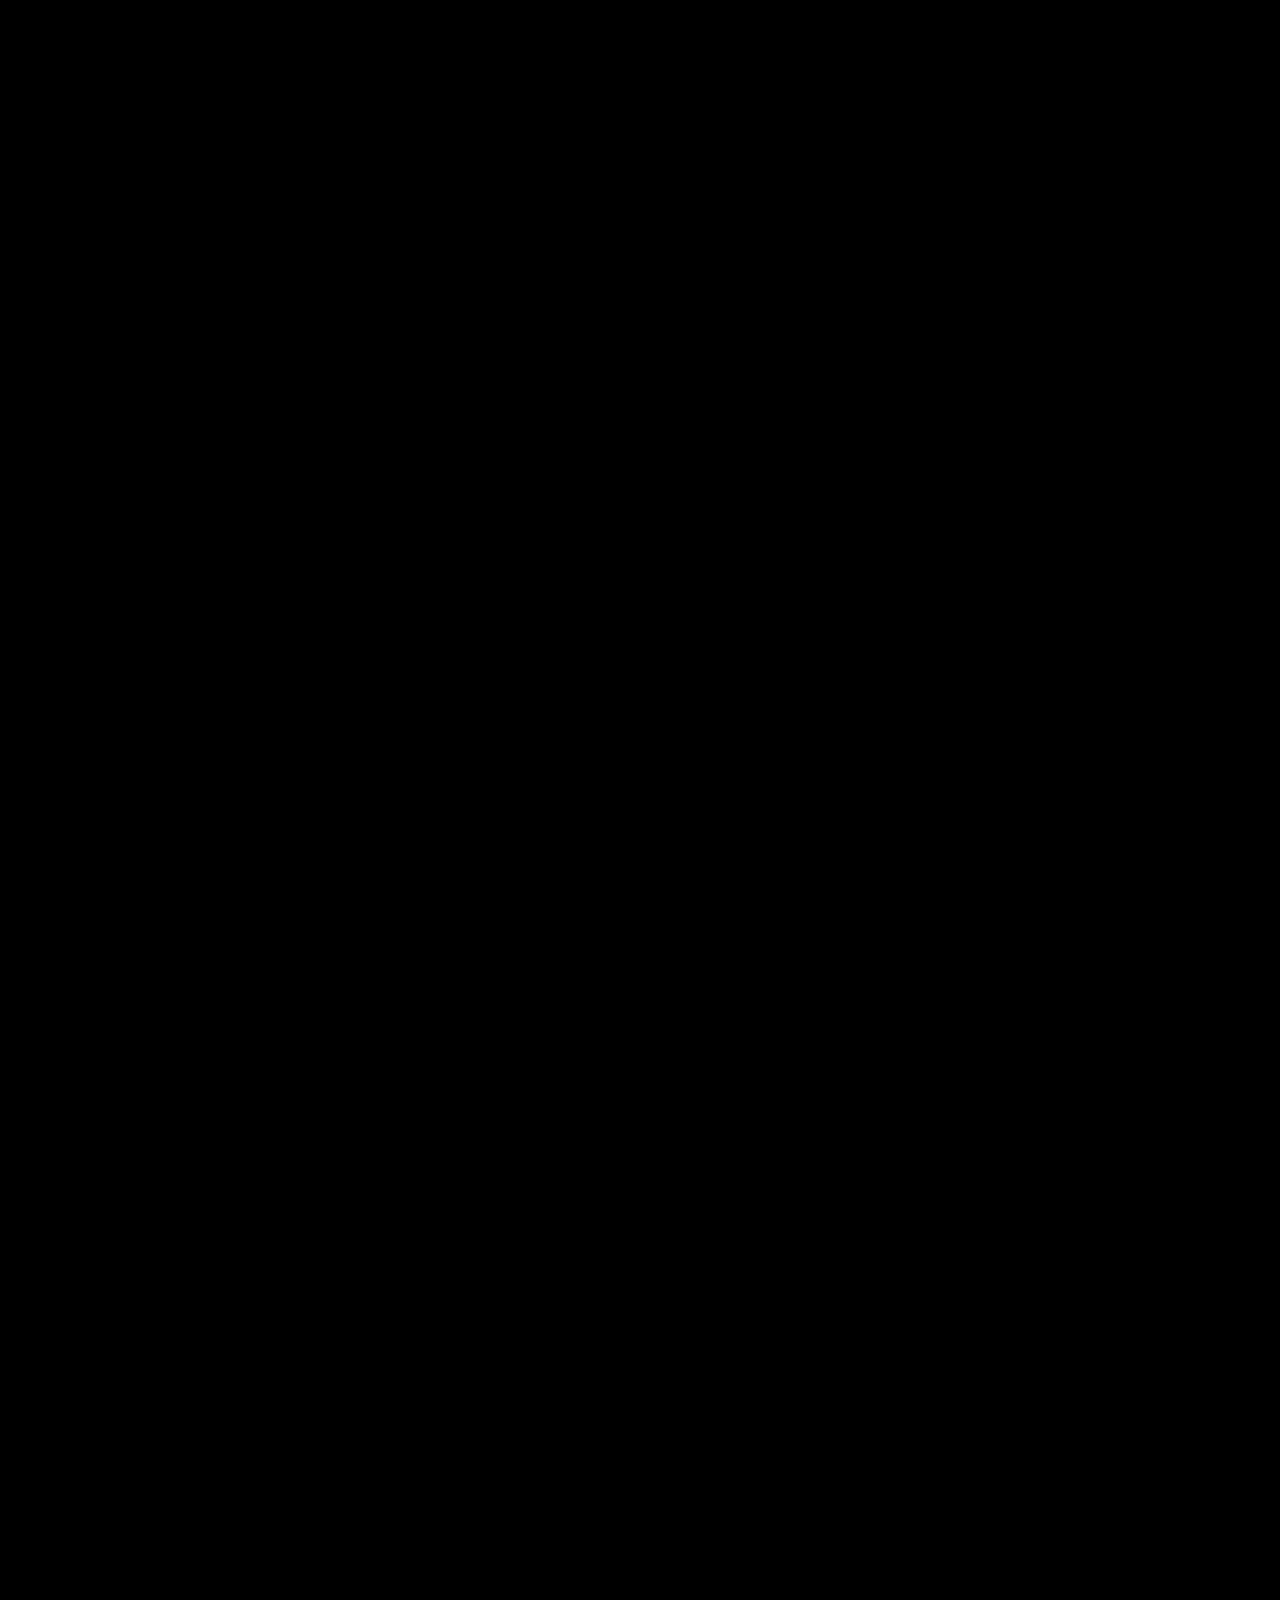
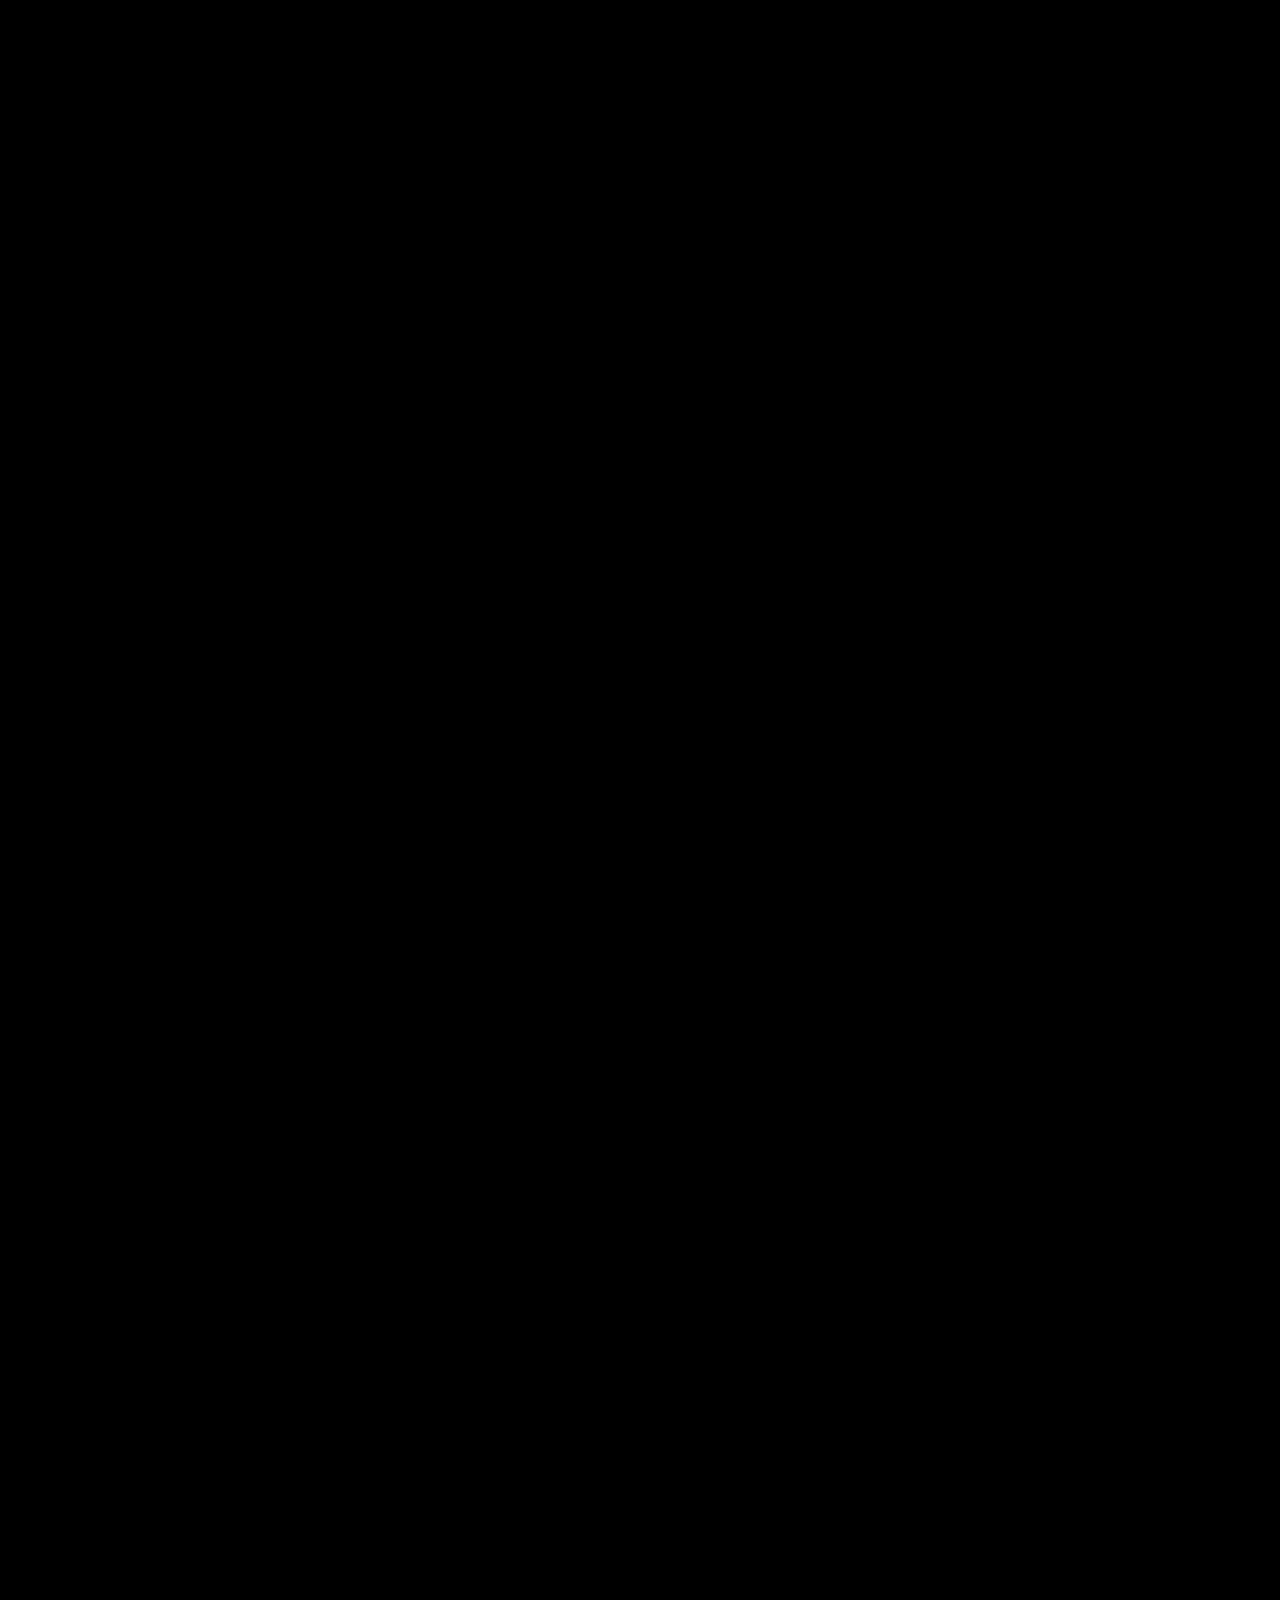
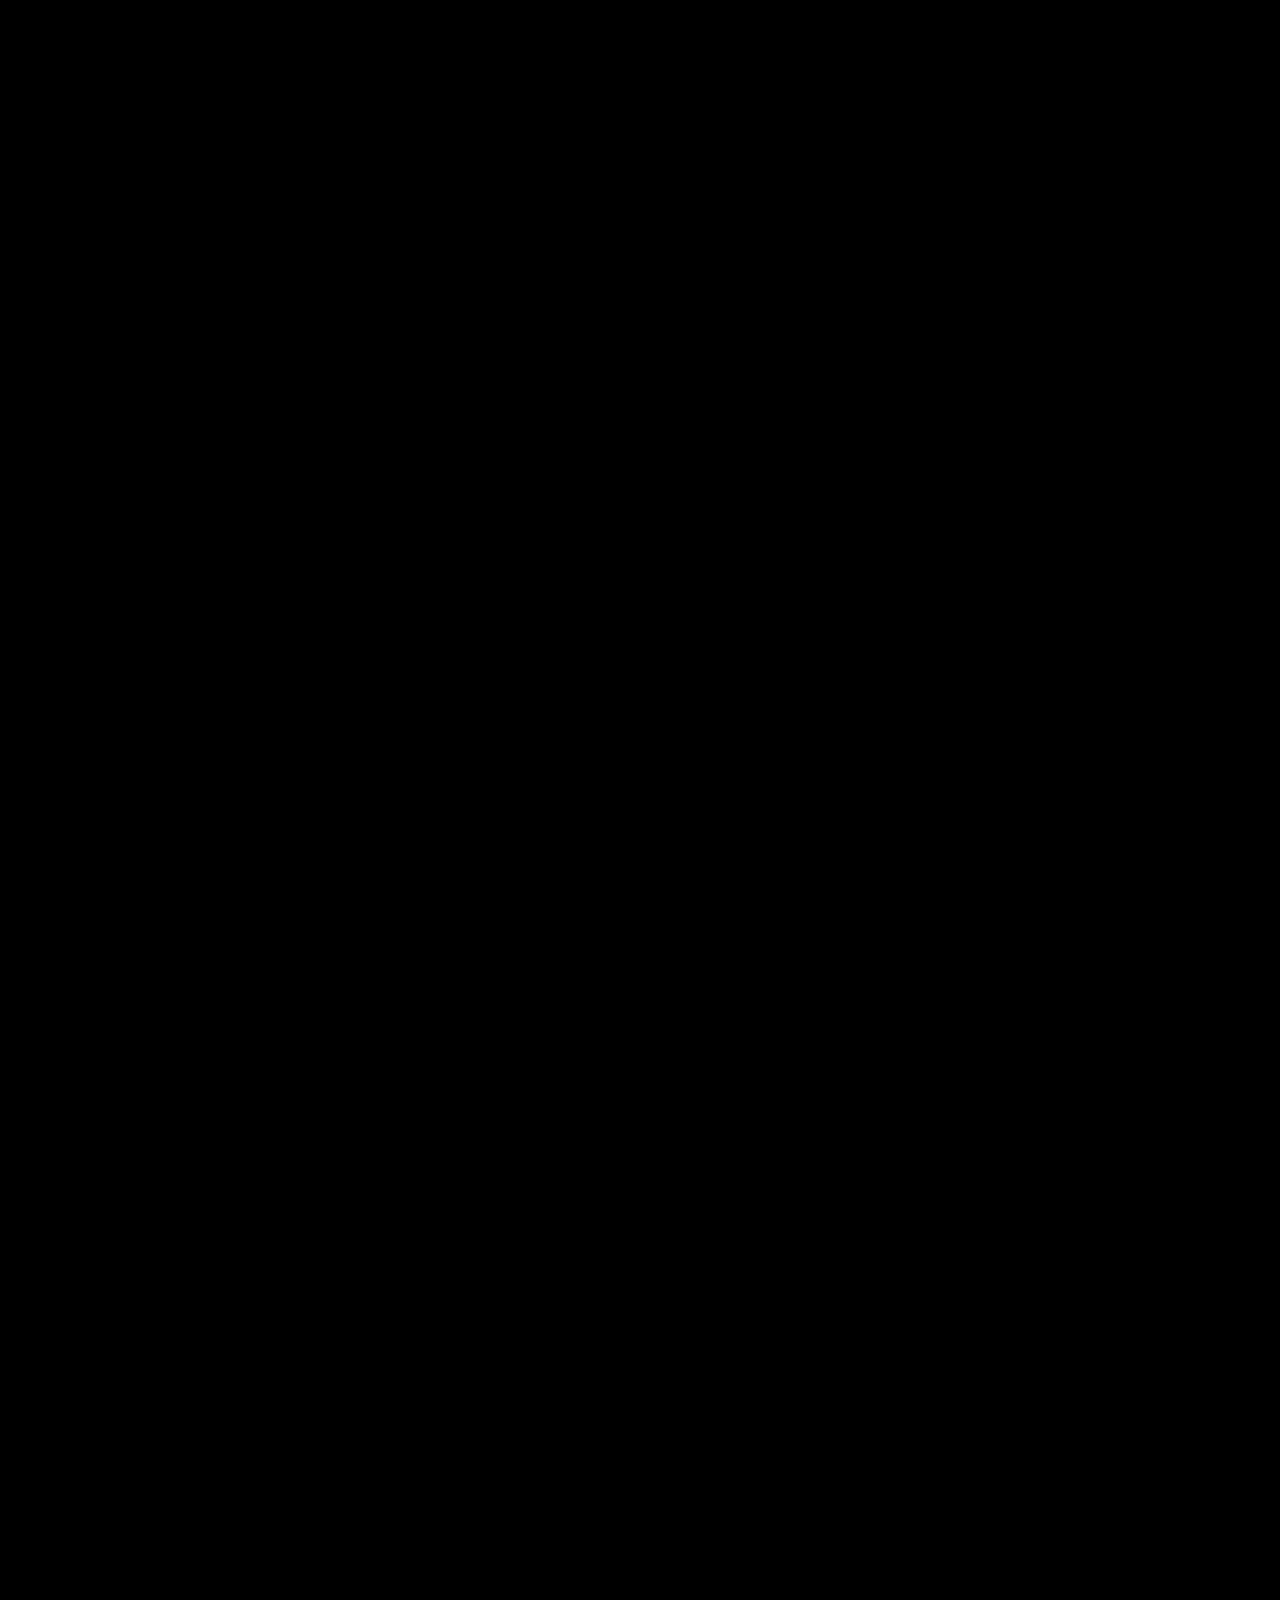
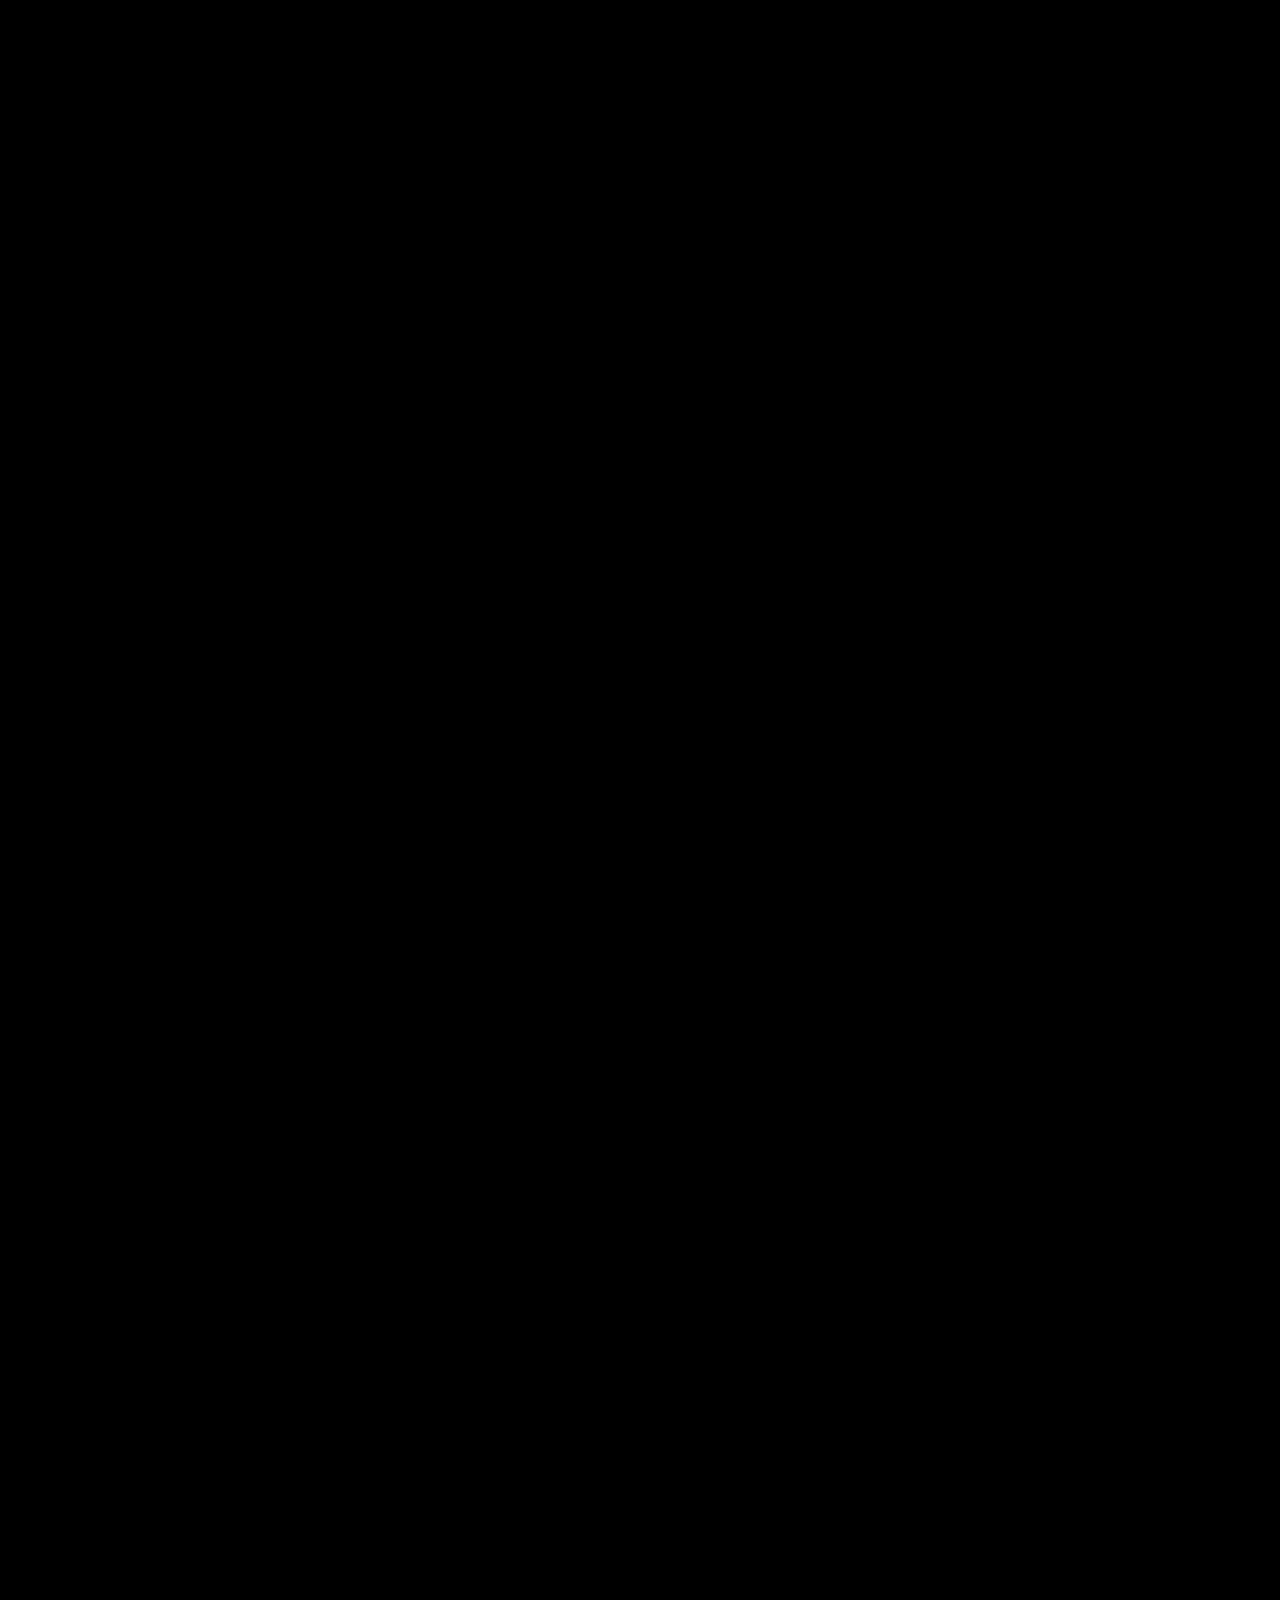
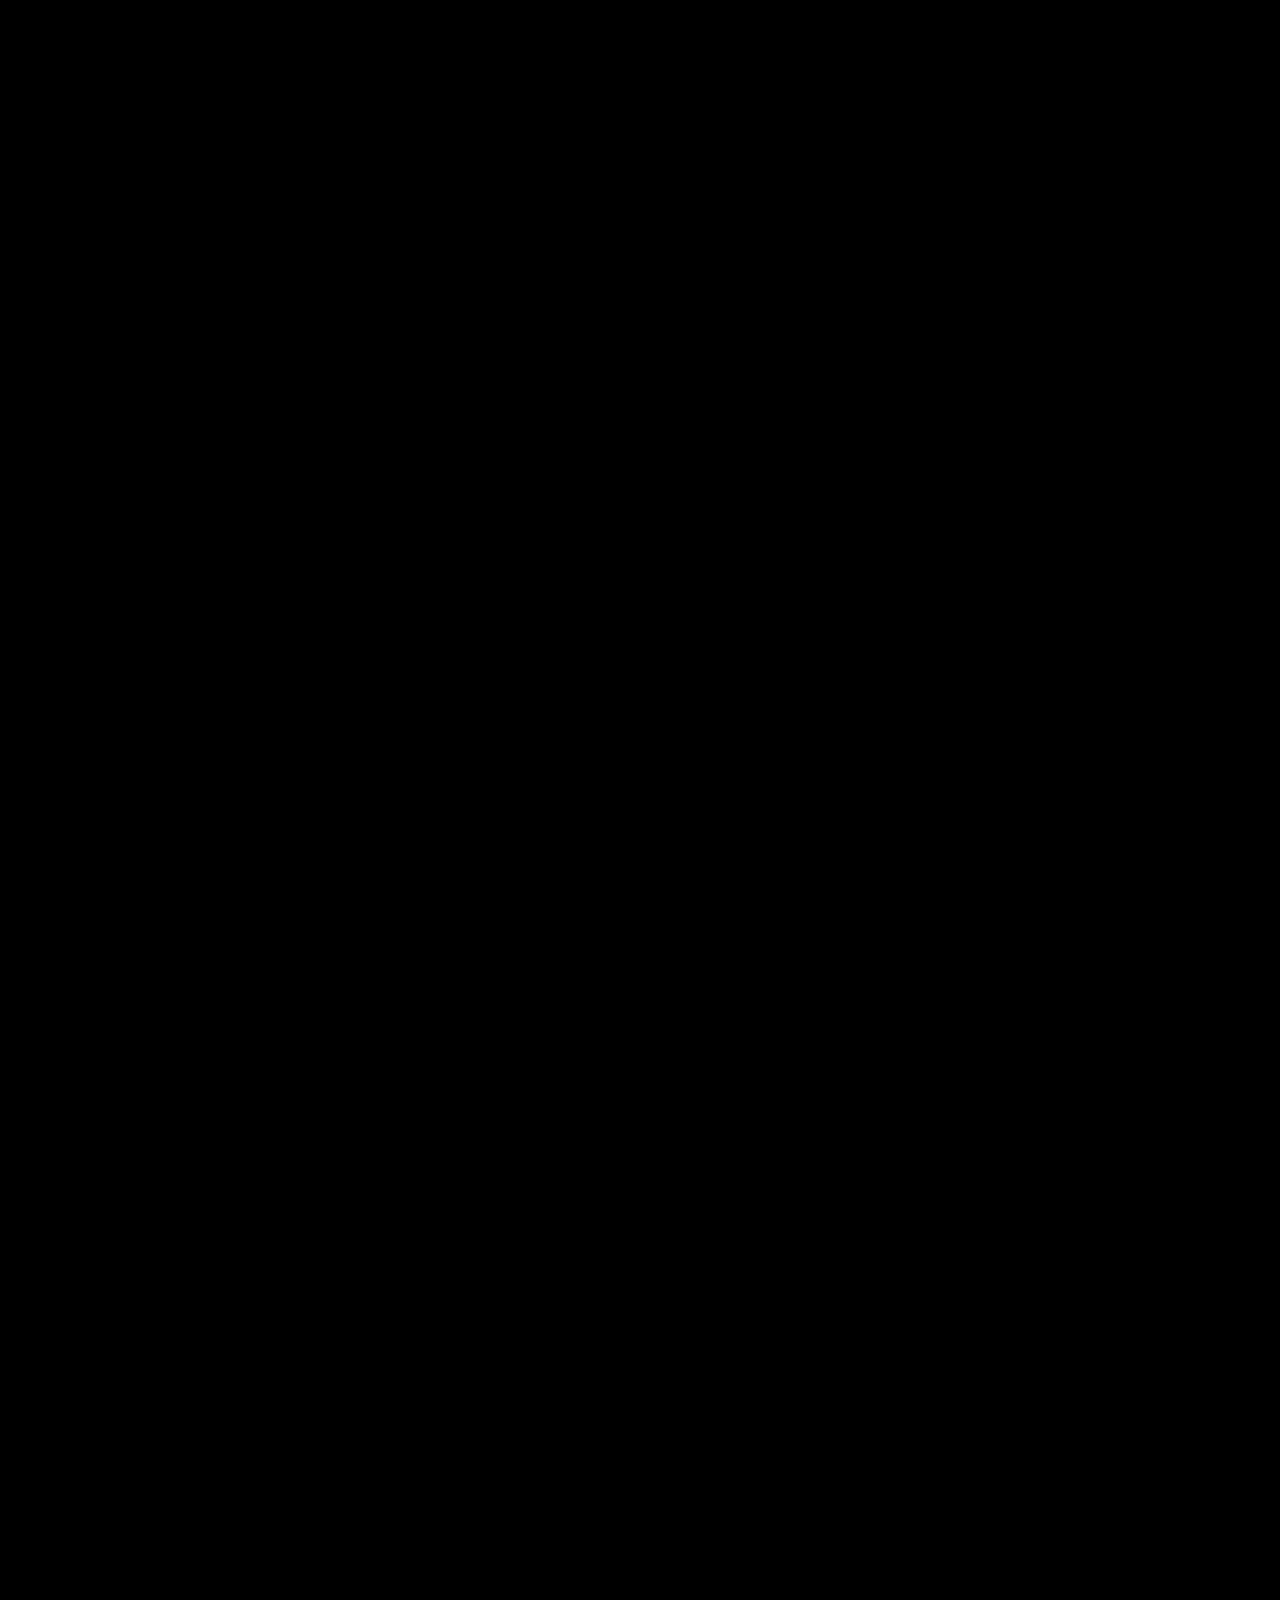
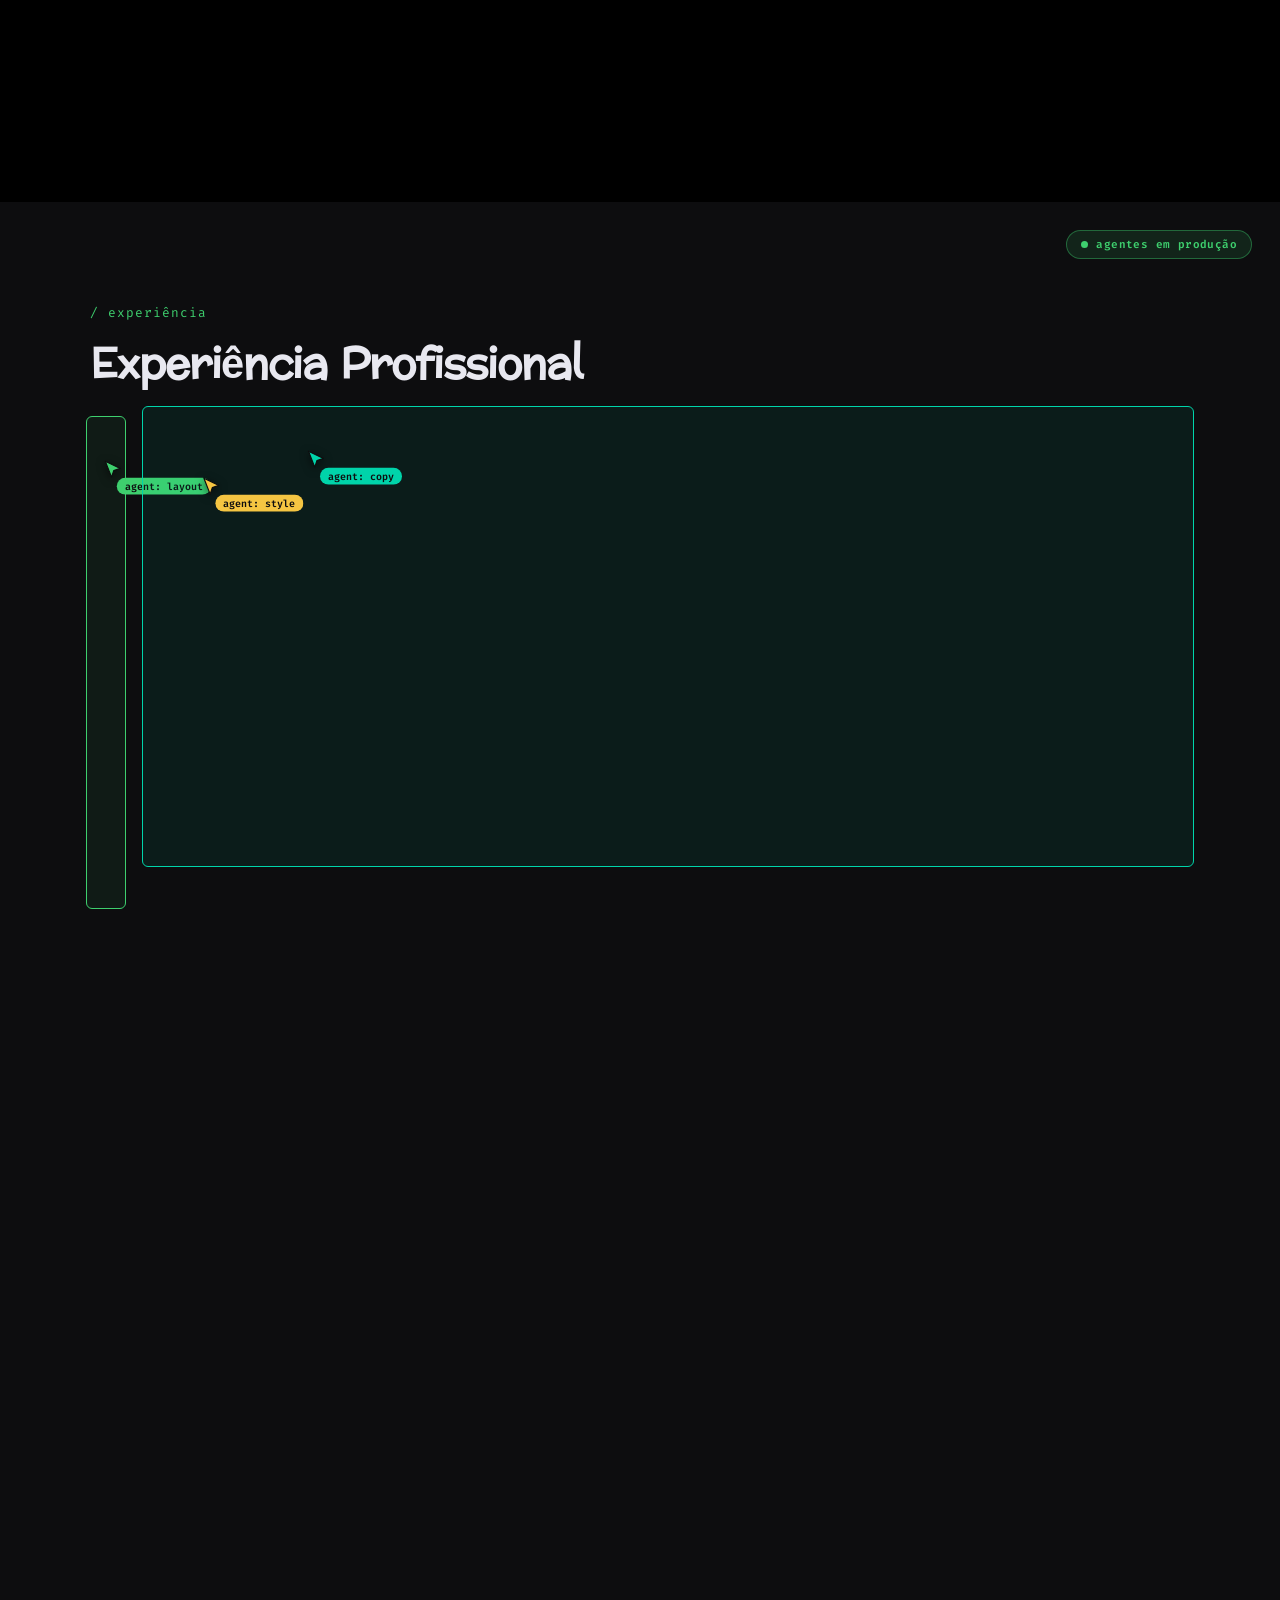
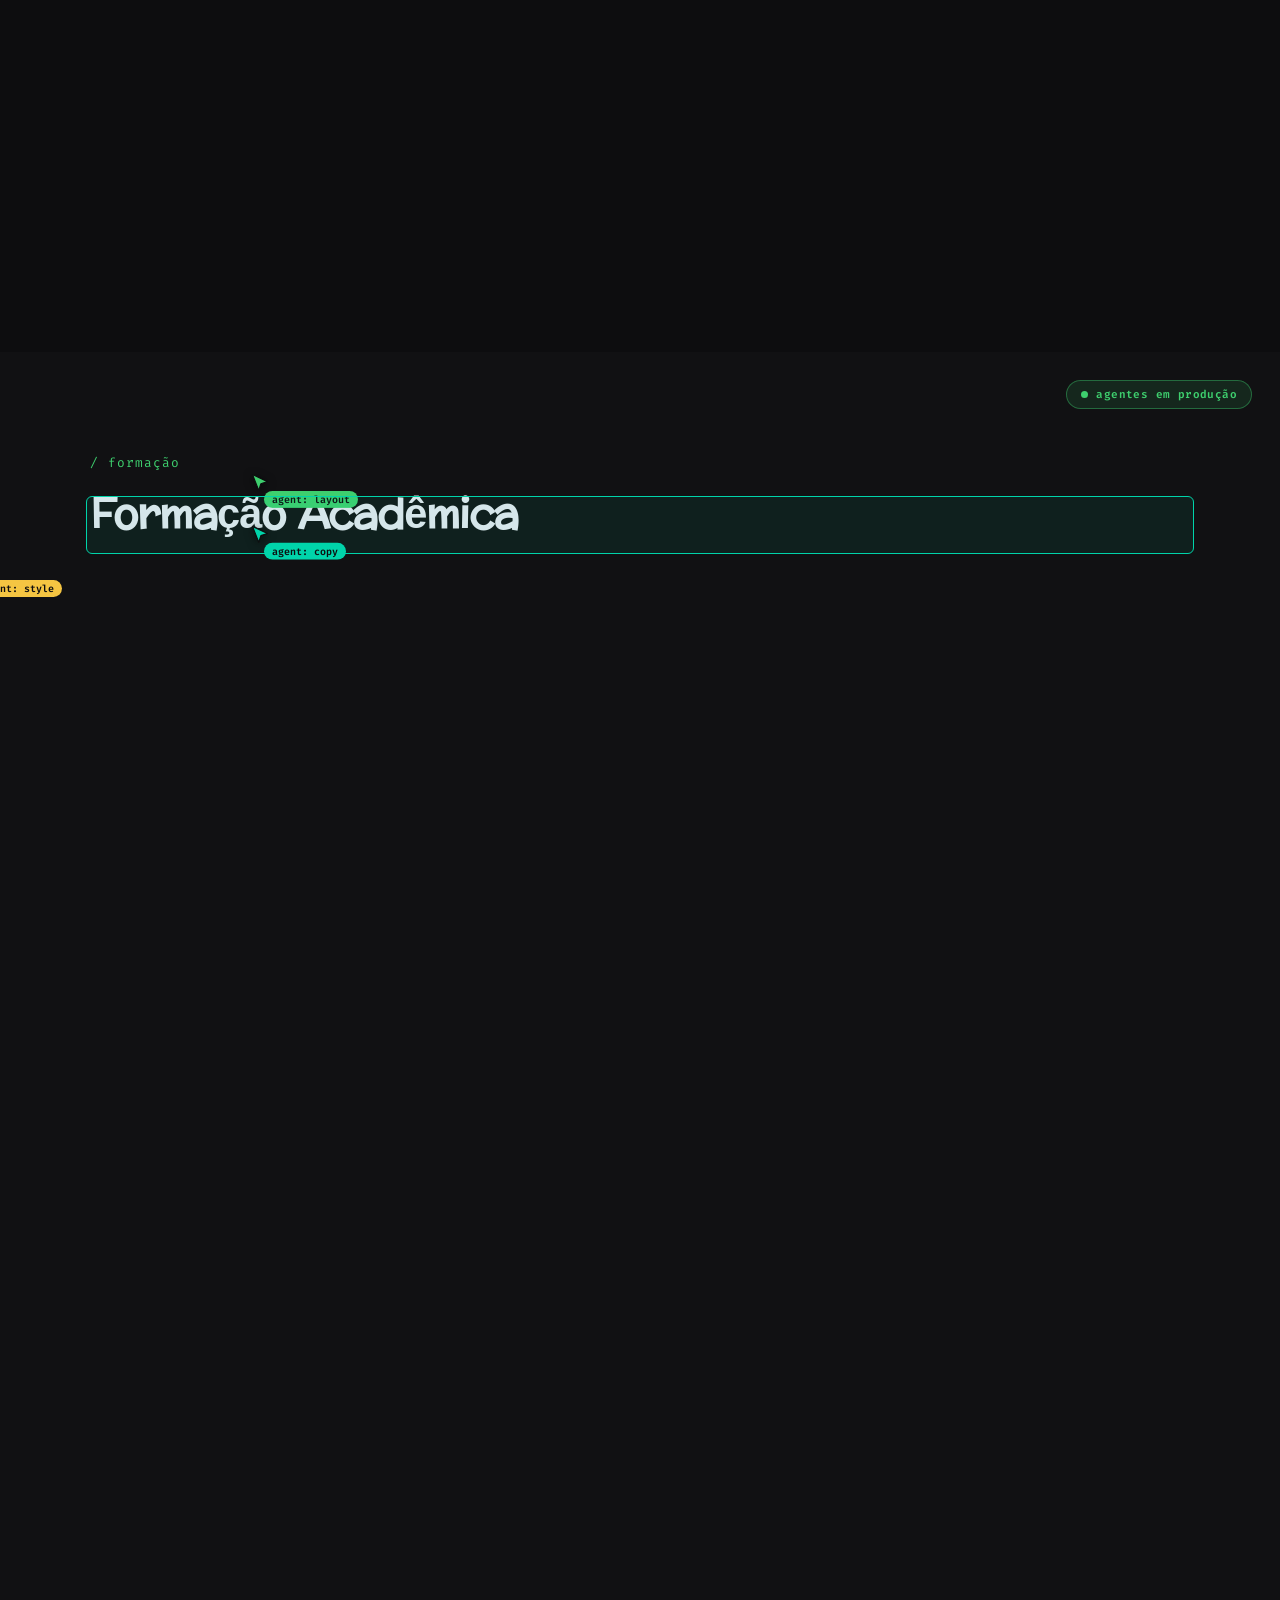
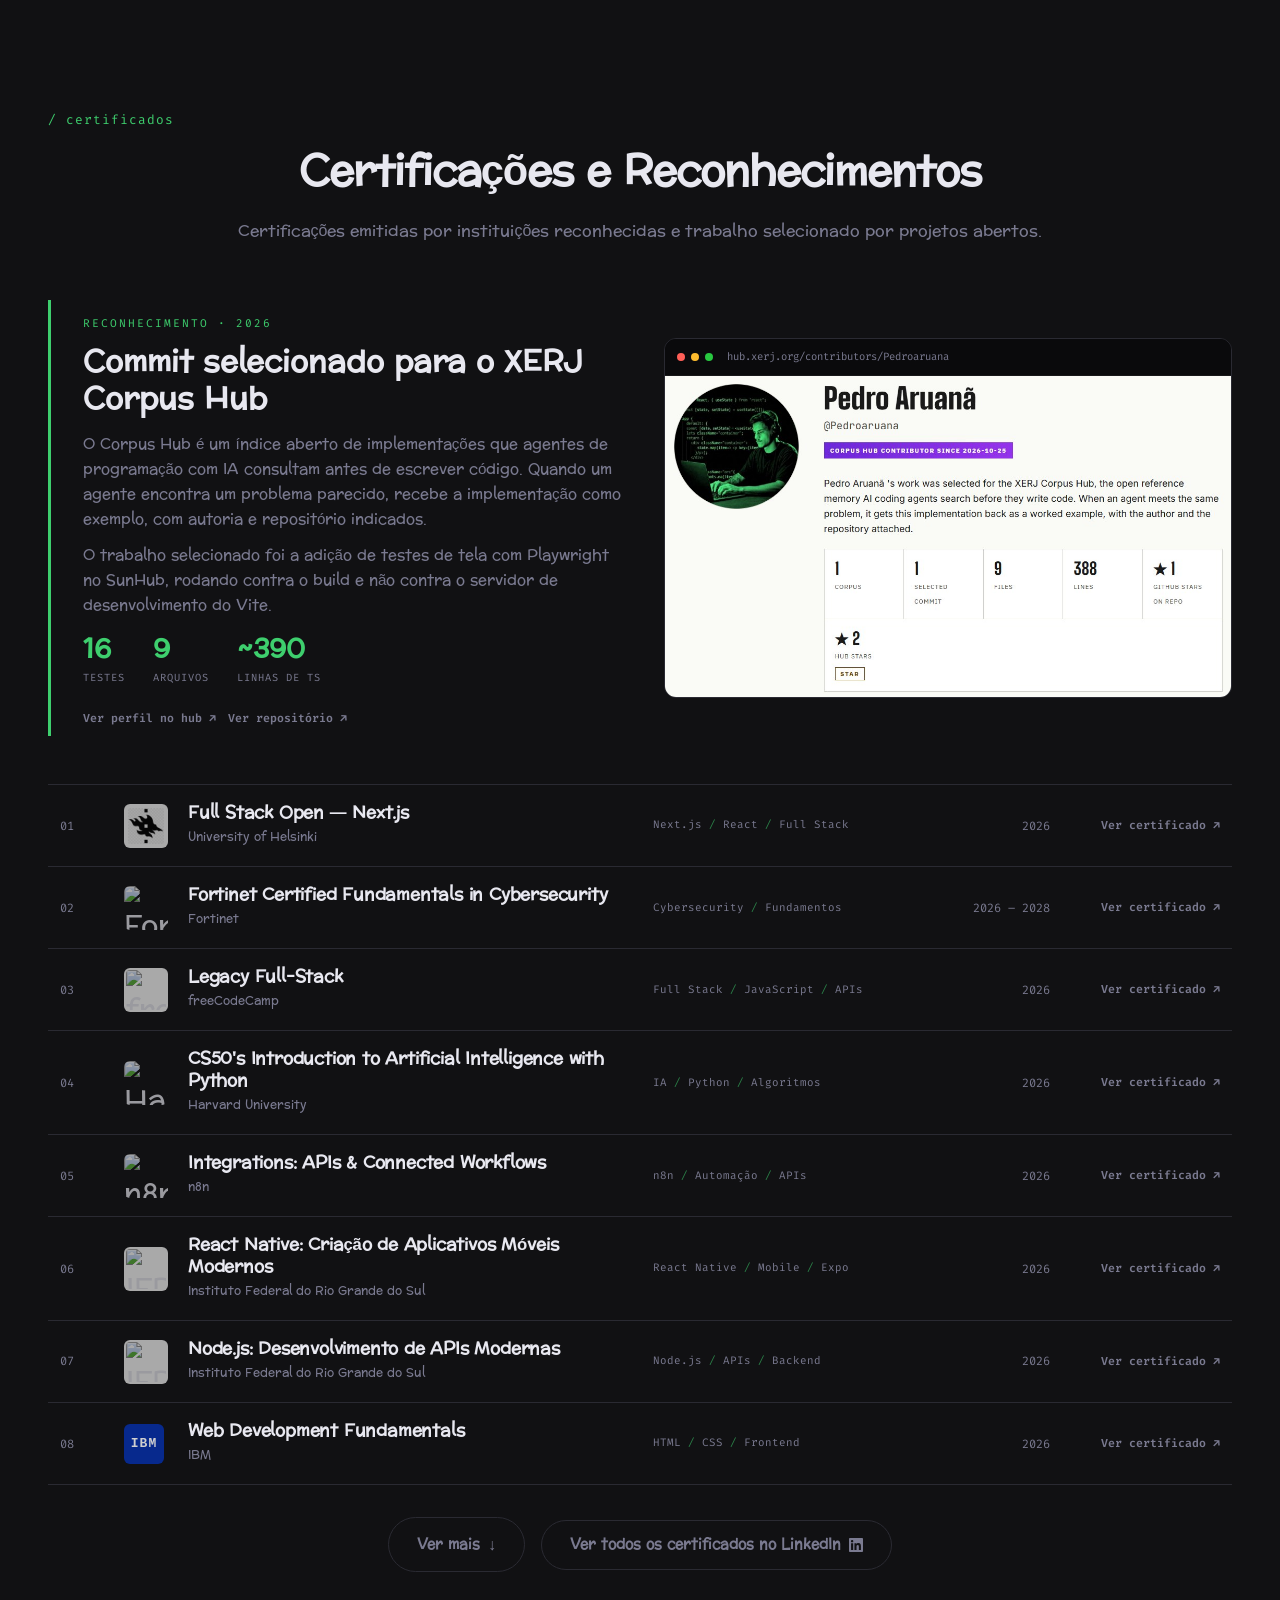
==== commit 9a24a3c7: "adicionar projeto skunkscan e repositorios 45+" ====
--- a/index.html
+++ b/index.html
@@ -185,7 +185,7 @@
           </p>
           <div class="about-stats" id="aboutStats">
             <div class="stat">
-              <span class="stat-num" data-count-to="44" data-suffix="+">0+</span>
+              <span class="stat-num" data-count-to="45" data-suffix="+">0+</span>
               <span class="stat-label" data-i18n="about.stat1">Repositórios no ar</span>
             </div>
             <div class="stat">
@@ -977,7 +977,7 @@
             </div>
             <img class="project-thumb" src="screenshots/wasteland-garden.png" alt="" loading="lazy" />
             <div class="project-overlay">
-              <span class="project-caption">01 / 13 &middot; <span data-i18n="proj.cap1">GESTAO GAMIFICADA</span></span>
+              <span class="project-caption">01 / 14 &middot; <span data-i18n="proj.cap1">GESTAO GAMIFICADA</span></span>
               <h3 class="project-title">Wasteland Garden</h3>
               <p class="project-desc" data-i18n="proj.wasteland-desc">Gerenciador de tarefas gamificado em pixel art, ambientado em 2056 num mundo sem ar. Cada tarefa é uma semente que você rega e colhe pra gerar oxigênio. Modo visitante via localStorage, autenticação JWT e testes automatizados com Vitest e Playwright.</p>
             </div>
@@ -997,7 +997,7 @@
             </div>
             <img class="project-thumb" src="screenshots/cryptographer.jpg" alt="" loading="lazy" />
             <div class="project-overlay">
-              <span class="project-caption">02 / 13 &middot; <span data-i18n="proj.cap-crypto">CRIPTOGRAFIA CLIENT-SIDE</span></span>
+              <span class="project-caption">02 / 14 &middot; <span data-i18n="proj.cap-crypto">CRIPTOGRAFIA CLIENT-SIDE</span></span>
               <h3 class="project-title">Cryptographer</h3>
               <p class="project-desc" data-i18n="proj.cryptographer-desc">Ferramentas de criptografia 100% no navegador: lacrar arquivos com AES-256, chaveiro com troca de chaves e assinatura, esconder segredos em fotos e áudio, e simuladores de cifras clássicas.</p>
             </div>
@@ -1017,7 +1017,7 @@
             </div>
             <img class="project-thumb" src="screenshots/scannerbuild.png" alt="" loading="lazy" />
             <div class="project-overlay">
-              <span class="project-caption">03 / 13 &middot; <span data-i18n="proj.cap2">VISUALIZACAO 3D</span></span>
+              <span class="project-caption">03 / 14 &middot; <span data-i18n="proj.cap2">VISUALIZACAO 3D</span></span>
               <h3 class="project-title">ScannerBuild</h3>
               <p class="project-desc" data-i18n="proj.scannerbuild-desc">Selecione um ponto qualquer no mapa e o ScannerBuild traça o contorno real do prédio via OpenStreetMap, estima altura, andares e entradas, e monta um modelo 3D navegável — com cache, rate-limit e retry em paralelo pra lidar com a instabilidade do serviço externo.</p>
             </div>
@@ -1037,7 +1037,7 @@
             </div>
             <img class="project-thumb" src="screenshots/cicada.png" alt="" loading="lazy" />
             <div class="project-overlay">
-              <span class="project-caption">04 / 13 &middot; <span data-i18n="proj.cap3">PUZZLE INTERATIVO</span></span>
+              <span class="project-caption">04 / 14 &middot; <span data-i18n="proj.cap3">PUZZLE INTERATIVO</span></span>
               <h3 class="project-title">Cicada 3301</h3>
               <p class="project-desc" data-i18n="proj.cicada-desc">Puzzle web interativo inspirado no enigma Cicada 3301. Cinco fases, cada uma com uma técnica diferente de criptografia e investigação — incluindo esteganografia LSB implementada do zero com Pillow. No final, um certificado personalizado em PDF.</p>
             </div>
@@ -1057,11 +1057,31 @@
             </div>
             <img class="project-thumb" src="screenshots/sunhub.png" alt="" loading="lazy" />
             <div class="project-overlay">
-              <span class="project-caption">05 / 13 &middot; <span data-i18n="proj.cap-sunhub">SIMULADOR ORBITAL</span></span>
+              <span class="project-caption">05 / 14 &middot; <span data-i18n="proj.cap-sunhub">SIMULADOR ORBITAL</span></span>
               <h3 class="project-title">SunHub</h3>
               <p class="project-desc" data-i18n="proj.sunhub-desc">Simulador de compra de luz do Sol refletida por satélite depois do anoitecer: gire o globo até o terreno, veja a passagem do refletor e feche um orçamento simulado.</p>
             </div>
             <a href="https://sunhub.aruanapedro.workers.dev/" target="_blank" rel="noopener" class="project-view-btn" onclick="event.stopPropagation()">
+              <span data-i18n="proj.view-project">Ver Projeto</span>
+              <svg viewBox="0 0 24 24" fill="none" stroke="currentColor" stroke-width="2" width="14" height="14"><path d="M18 13v6a2 2 0 0 1-2 2H5a2 2 0 0 1-2-2V8a2 2 0 0 1 2-2h6"/><polyline points="15 3 21 3 21 9"/><line x1="10" y1="14" x2="21" y2="3"/></svg>
+            </a>
+          </div>
+        </div>
+
+        <div class="project-card" onclick="openProject('skunkscan')">
+          <div class="project-thumb-wrap">
+            <div class="project-browser-bar">
+              <span class="pb-dot pb-red"></span><span class="pb-dot pb-yellow"></span><span class="pb-dot pb-green"></span>
+              <span class="pb-url">pedroaruana.github.io/Skunk-Scan</span>
+              <span class="pb-live"><i></i>LIVE</span>
+            </div>
+            <img class="project-thumb" src="screenshots/skunk-scan.png" alt="" loading="lazy" />
+            <div class="project-overlay">
+              <span class="project-caption">06 / 14 &middot; <span data-i18n="proj.cap-skunkscan">CIBERSEGURANÇA</span></span>
+              <h3 class="project-title">SkunkScan</h3>
+              <p class="project-desc" data-i18n="proj.skunkscan-desc">Auditoria passiva de segurança num terminal no navegador: digite /scan com o domínio e receba uma nota de A a D, os problemas por gravidade e a correção pronta para cada um.</p>
+            </div>
+            <a href="https://pedroaruana.github.io/Skunk-Scan/" target="_blank" rel="noopener" class="project-view-btn" onclick="event.stopPropagation()">
               <span data-i18n="proj.view-project">Ver Projeto</span>
               <svg viewBox="0 0 24 24" fill="none" stroke="currentColor" stroke-width="2" width="14" height="14"><path d="M18 13v6a2 2 0 0 1-2 2H5a2 2 0 0 1-2-2V8a2 2 0 0 1 2-2h6"/><polyline points="15 3 21 3 21 9"/><line x1="10" y1="14" x2="21" y2="3"/></svg>
             </a>
@@ -1077,7 +1097,7 @@
             </div>
             <img class="project-thumb" src="screenshots/create-your-language.png" alt="" loading="lazy" />
             <div class="project-overlay">
-              <span class="project-caption">06 / 13 &middot; <span data-i18n="proj.cap4">FERRAMENTA DEV</span></span>
+              <span class="project-caption">07 / 14 &middot; <span data-i18n="proj.cap4">FERRAMENTA DEV</span></span>
               <h3 class="project-title">Create Your Language</h3>
               <p class="project-desc" data-i18n="proj.createlanguage-desc">Wizard de 7 etapas sobre como você imagina sua linguagem de programação, com uma animação de "construção" numa IDE simulada — e no final você baixa um interpretador de verdade (lexer, parser e interpretador), roda com node cli.js run.</p>
             </div>
@@ -1097,7 +1117,7 @@
             </div>
             <img class="project-thumb" src="screenshots/world-skunks.png" alt="" loading="lazy" />
             <div class="project-overlay">
-              <span class="project-caption">07 / 13 &middot; <span data-i18n="proj.cap5">RASTREAMENTO ORBITAL</span></span>
+              <span class="project-caption">08 / 14 &middot; <span data-i18n="proj.cap5">RASTREAMENTO ORBITAL</span></span>
               <h3 class="project-title">World Skunks</h3>
               <p class="project-desc" data-i18n="proj.worldskunks-desc">Rastreamento orbital de satélites em tempo real, com sincronização TLE, contagem de satélites ativos e status de propulsão numa interface estilo painel de controle espacial.</p>
             </div>
@@ -1117,7 +1137,7 @@
             </div>
             <img class="project-thumb" src="screenshots/botgram.png" alt="" loading="lazy" />
             <div class="project-overlay">
-              <span class="project-caption">08 / 13 &middot; <span data-i18n="proj.cap6">AUTOMACAO</span></span>
+              <span class="project-caption">09 / 14 &middot; <span data-i18n="proj.cap6">AUTOMACAO</span></span>
               <h3 class="project-title">BotGram</h3>
               <p class="project-desc" data-i18n="proj.botgram-desc">Construtor visual de bots de venda para o Telegram. Configura produtos, preços e mensagens pelo site e recebe o código do bot pronto pra rodar — sem saber programar. Preview em tempo real simulando uma conversa no Telegram.</p>
             </div>
@@ -1137,7 +1157,7 @@
             </div>
             <img class="project-thumb" src="screenshots/cpu-master.png" alt="" loading="lazy" />
             <div class="project-overlay">
-              <span class="project-caption">09 / 13 &middot; <span data-i18n="proj.cap7">SIMULADOR 3D</span></span>
+              <span class="project-caption">10 / 14 &middot; <span data-i18n="proj.cap7">SIMULADOR 3D</span></span>
               <h3 class="project-title">CPU Master</h3>
               <p class="project-desc" data-i18n="proj.cpumaster-desc">Simulador de montagem de PC com checagem de compatibilidade em tempo real — soquete, tipo de memória, tamanho da GPU, radiador do cooler — e visualização 3D do gabinete. Estimativa de FPS e builds prontas de custo-benefício a extremo.</p>
             </div>
@@ -1157,7 +1177,7 @@
             </div>
             <img class="project-thumb" src="screenshots/gamehub.png" alt="" loading="lazy" />
             <div class="project-overlay">
-              <span class="project-caption">10 / 13 &middot; <span data-i18n="proj.cap8">E-COMMERCE DE JOGOS</span></span>
+              <span class="project-caption">11 / 14 &middot; <span data-i18n="proj.cap8">E-COMMERCE DE JOGOS</span></span>
               <h3 class="project-title">GameHub</h3>
               <p class="project-desc" data-i18n="proj.gamehub-desc">Plataforma de jogos digitais inspirada na Steam. Login com animação 3D em Three.js, catálogo com busca, carrinho, favoritos e checkout com múltiplas formas de pagamento. Deploy em 3 serviços diferentes.</p>
             </div>
@@ -1177,7 +1197,7 @@
             </div>
             <img class="project-thumb" src="screenshots/hiremind.png" alt="" loading="lazy" />
             <div class="project-overlay">
-              <span class="project-caption">11 / 13 &middot; <span data-i18n="proj.cap9">IA / RECRUTAMENTO</span></span>
+              <span class="project-caption">12 / 14 &middot; <span data-i18n="proj.cap9">IA / RECRUTAMENTO</span></span>
               <h3 class="project-title">HireMind AI</h3>
               <p class="project-desc" data-i18n="proj.hiremind-desc">Sobe um currículo em PDF e em segundos recebe um score de 0 a 100, as habilidades extraídas automaticamente e dicas de melhoria. Backend em FastAPI com autenticação JWT e banco PostgreSQL real.</p>
             </div>
@@ -1197,7 +1217,7 @@
             </div>
             <img class="project-thumb" src="screenshots/e-meu-dente.png" alt="" loading="lazy" />
             <div class="project-overlay">
-              <span class="project-caption">12 / 13 &middot; <span data-i18n="proj.cap10">TRIAGEM ODONTOLOGICA 3D</span></span>
+              <span class="project-caption">13 / 14 &middot; <span data-i18n="proj.cap10">TRIAGEM ODONTOLOGICA 3D</span></span>
               <h3 class="project-title">E Meu Dente?</h3>
               <p class="project-desc" data-i18n="proj.emeudente-desc">Aponte o dente que está incomodando num modelo 3D, responda 3 perguntas rápidas e descubra o que pode estar acontecendo — depois encontre uma clínica perto de você.</p>
             </div>
@@ -1217,7 +1237,7 @@
             </div>
             <img class="project-thumb" src="screenshots/guru-das-vendas.png" alt="" loading="lazy" />
             <div class="project-overlay">
-              <span class="project-caption">13 / 13 &middot; <span data-i18n="proj.cap11">MONITORAMENTO DE PRECOS</span></span>
+              <span class="project-caption">14 / 14 &middot; <span data-i18n="proj.cap11">MONITORAMENTO DE PRECOS</span></span>
               <h3 class="project-title">Guru das Vendas</h3>
               <p class="project-desc" data-i18n="proj.gurudasvendas-desc">Acompanha preços de eletrônicos em lojas como Kabum, Amazon e Mercado Livre e avisa por WhatsApp assim que alguém erra o preço a seu favor.</p>
             </div>
